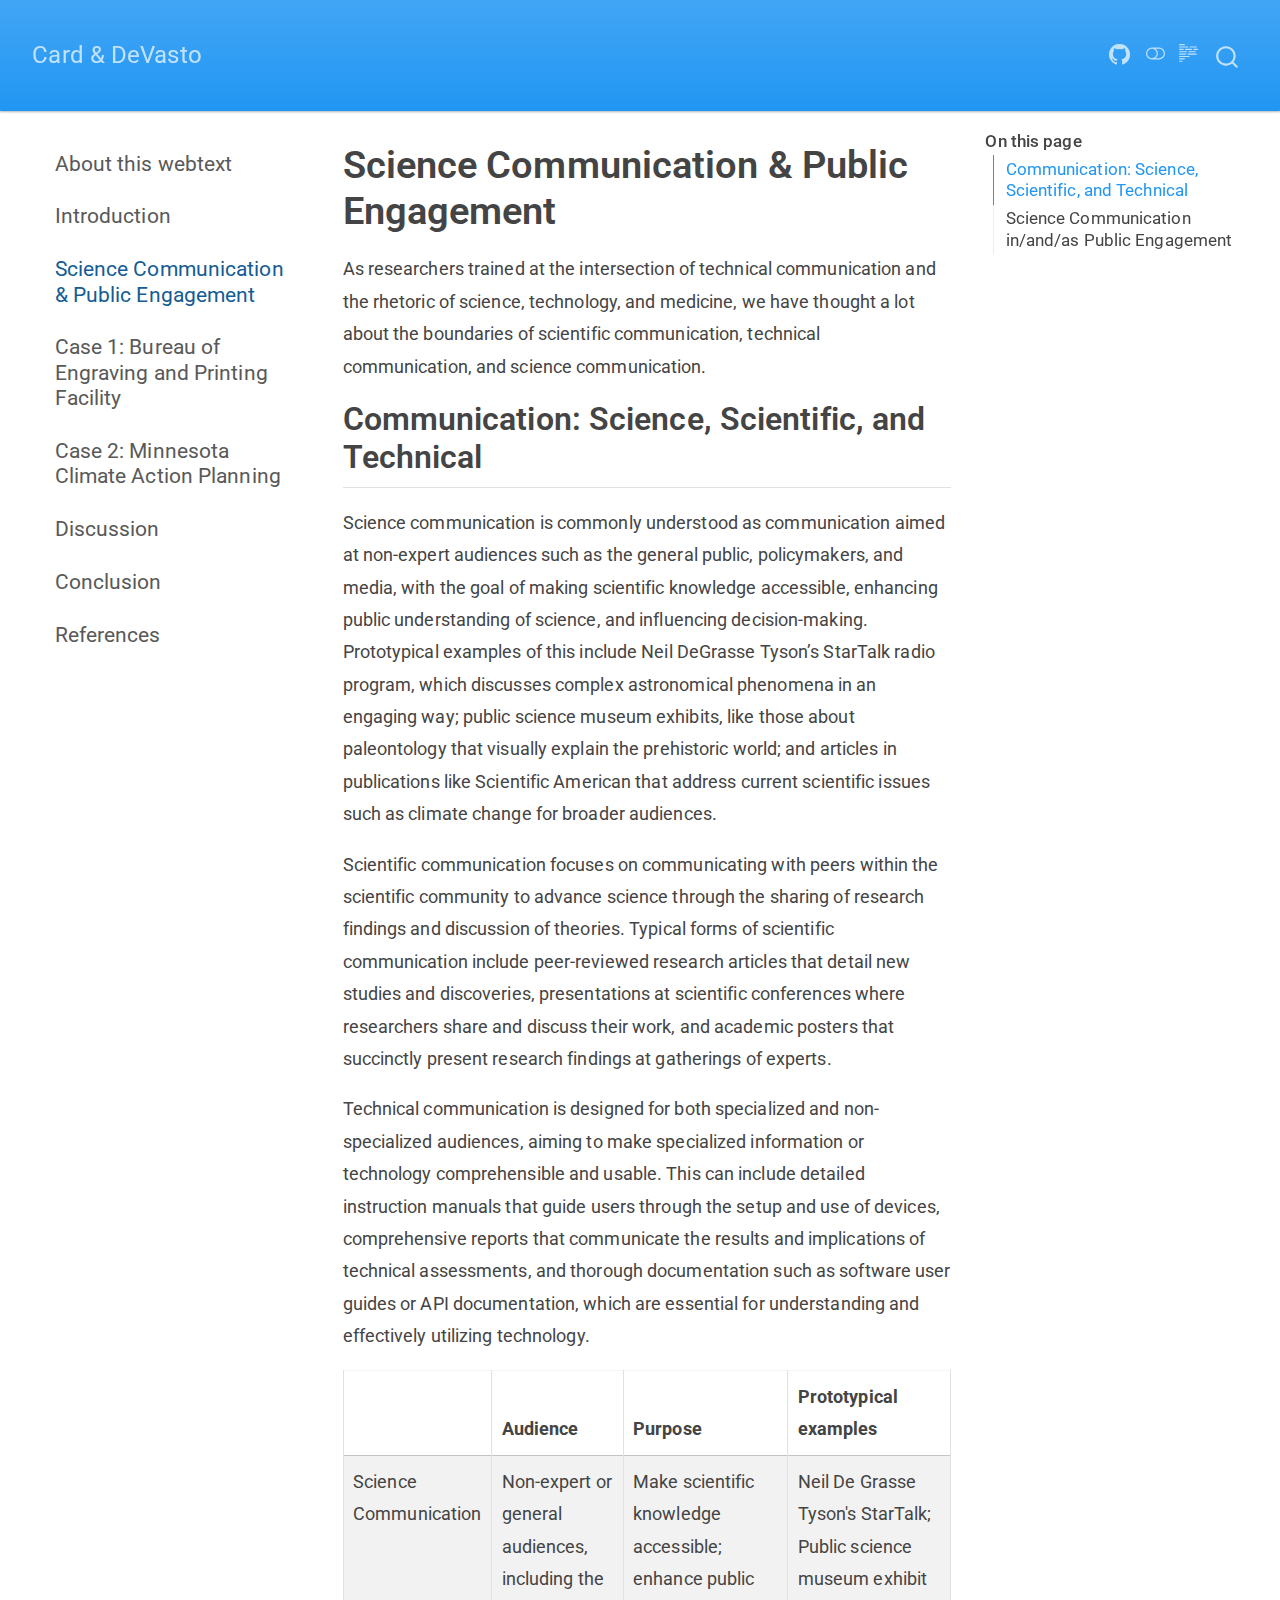
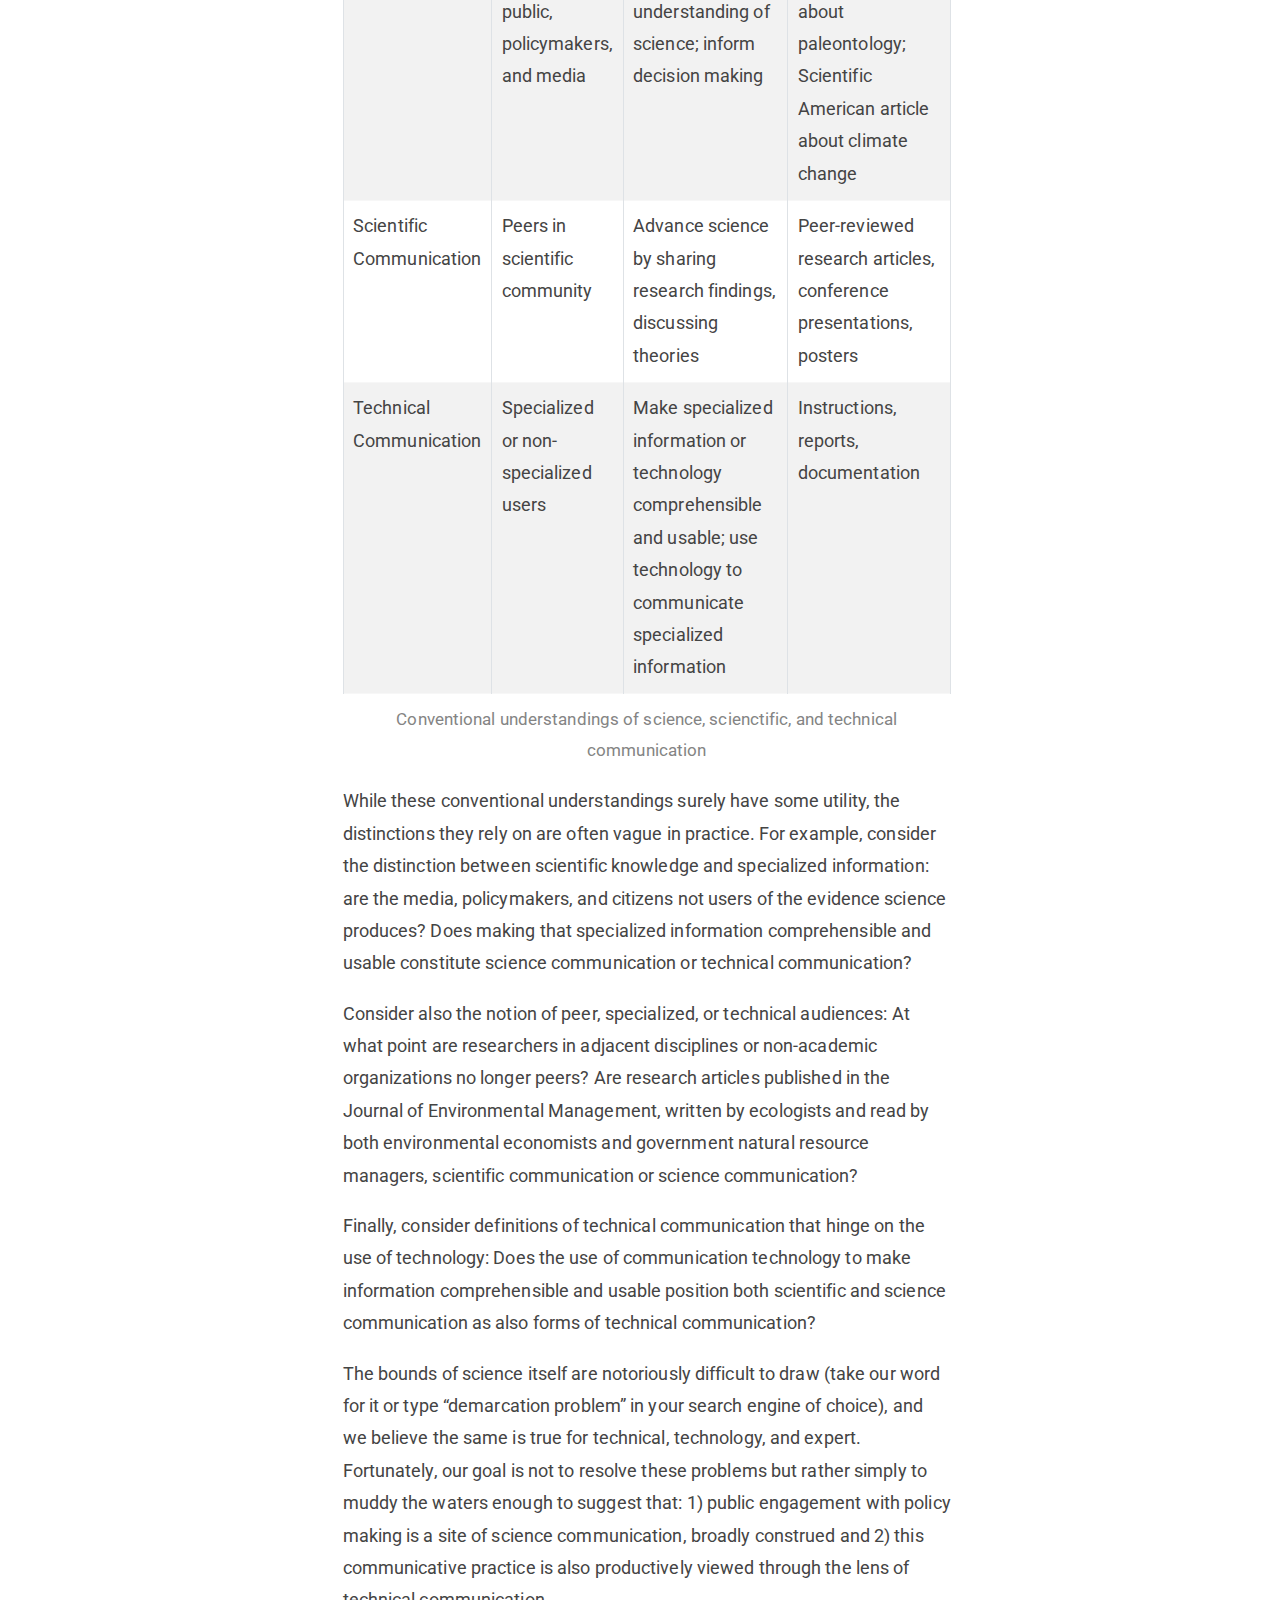
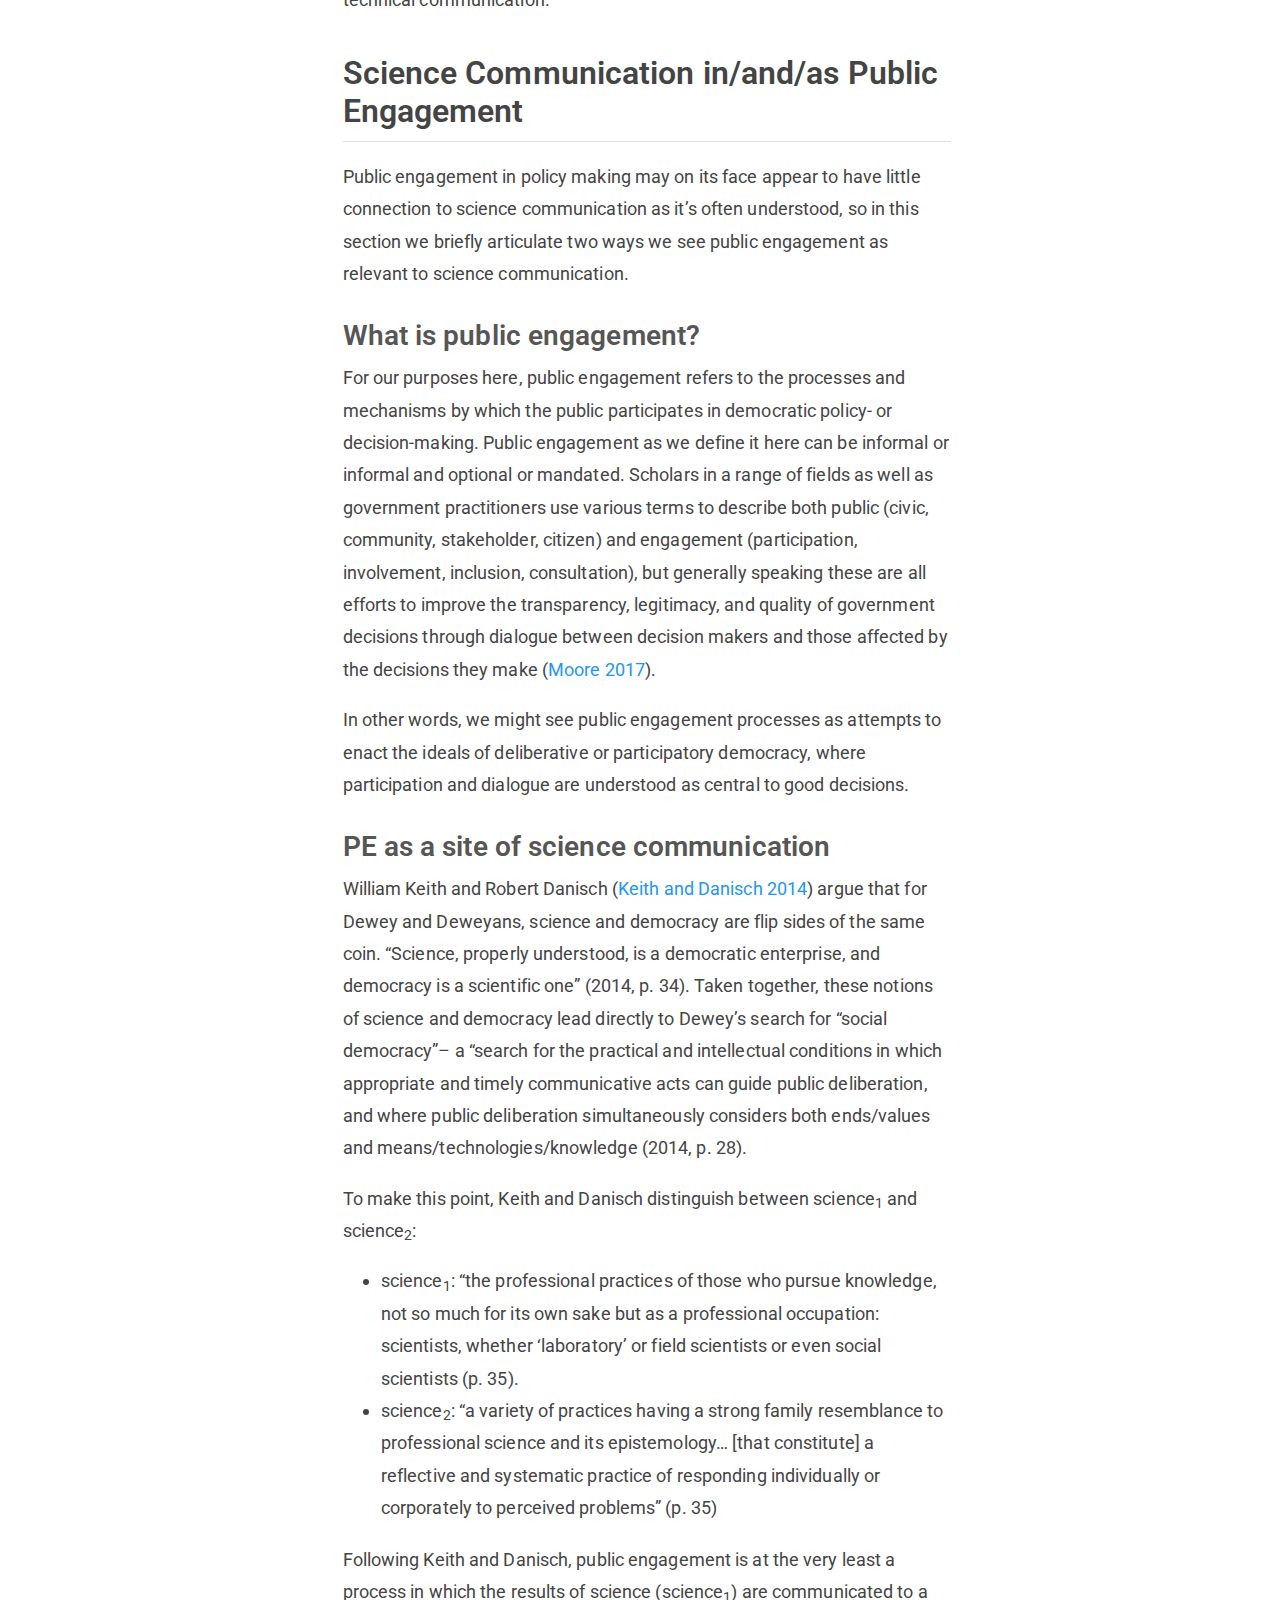
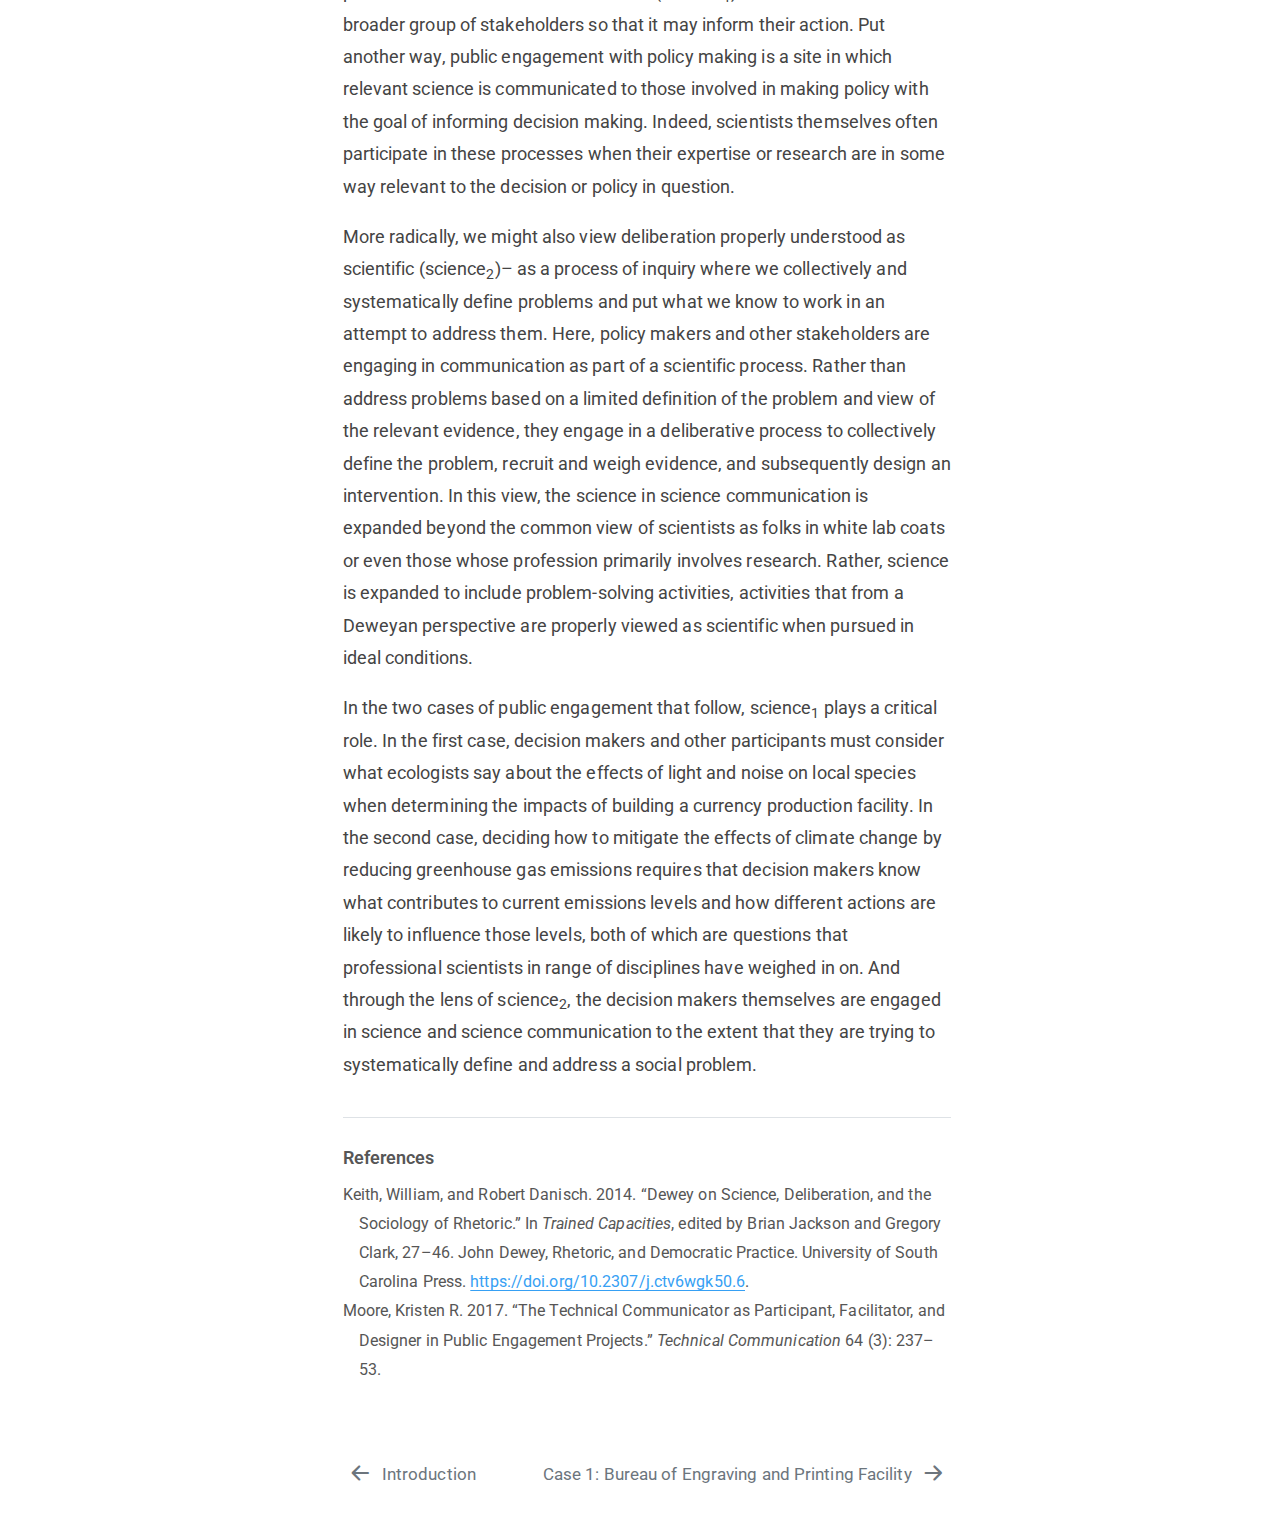
==== docs/article/a02_background.html @ 02004da0 "added docs" ====
<!DOCTYPE html>
<html xmlns="http://www.w3.org/1999/xhtml" lang="en" xml:lang="en"><head>

<meta charset="utf-8">
<meta name="generator" content="quarto-1.4.553">

<meta name="viewport" content="width=device-width, initial-scale=1.0, user-scalable=yes">


<title>Card &amp; DeVasto - Science Communication &amp; Public Engagement</title>
<style>
code{white-space: pre-wrap;}
span.smallcaps{font-variant: small-caps;}
div.columns{display: flex; gap: min(4vw, 1.5em);}
div.column{flex: auto; overflow-x: auto;}
div.hanging-indent{margin-left: 1.5em; text-indent: -1.5em;}
ul.task-list{list-style: none;}
ul.task-list li input[type="checkbox"] {
  width: 0.8em;
  margin: 0 0.8em 0.2em -1em; /* quarto-specific, see https://github.com/quarto-dev/quarto-cli/issues/4556 */ 
  vertical-align: middle;
}
/* CSS for citations */
div.csl-bib-body { }
div.csl-entry {
  clear: both;
  margin-bottom: 0em;
}
.hanging-indent div.csl-entry {
  margin-left:2em;
  text-indent:-2em;
}
div.csl-left-margin {
  min-width:2em;
  float:left;
}
div.csl-right-inline {
  margin-left:2em;
  padding-left:1em;
}
div.csl-indent {
  margin-left: 2em;
}</style>


<script src="../site_libs/quarto-nav/quarto-nav.js"></script>
<script src="../site_libs/clipboard/clipboard.min.js"></script>
<script src="../site_libs/quarto-search/autocomplete.umd.js"></script>
<script src="../site_libs/quarto-search/fuse.min.js"></script>
<script src="../site_libs/quarto-search/quarto-search.js"></script>
<meta name="quarto:offset" content="../">
<link href="../article/a04_case1.html" rel="next">
<link href="../article/a01_intro.html" rel="prev">
<script src="../site_libs/quarto-html/quarto.js"></script>
<script src="../site_libs/quarto-html/popper.min.js"></script>
<script src="../site_libs/quarto-html/tippy.umd.min.js"></script>
<script src="../site_libs/quarto-html/anchor.min.js"></script>
<link href="../site_libs/quarto-html/tippy.css" rel="stylesheet">
<link href="../site_libs/quarto-html/quarto-syntax-highlighting.css" rel="stylesheet" class="quarto-color-scheme" id="quarto-text-highlighting-styles">
<link href="../site_libs/quarto-html/quarto-syntax-highlighting-dark.css" rel="prefetch" class="quarto-color-scheme quarto-color-alternate" id="quarto-text-highlighting-styles">
<script src="../site_libs/bootstrap/bootstrap.min.js"></script>
<link href="../site_libs/bootstrap/bootstrap-icons.css" rel="stylesheet">
<link href="../site_libs/bootstrap/bootstrap.min.css" rel="stylesheet" class="quarto-color-scheme" id="quarto-bootstrap" data-mode="light">
<link href="../site_libs/bootstrap/bootstrap-dark.min.css" rel="prefetch" class="quarto-color-scheme quarto-color-alternate" id="quarto-bootstrap" data-mode="dark">
<script id="quarto-search-options" type="application/json">{
  "location": "navbar",
  "copy-button": false,
  "collapse-after": 3,
  "panel-placement": "end",
  "type": "overlay",
  "limit": 50,
  "keyboard-shortcut": [
    "f",
    "/",
    "s"
  ],
  "show-item-context": false,
  "language": {
    "search-no-results-text": "No results",
    "search-matching-documents-text": "matching documents",
    "search-copy-link-title": "Copy link to search",
    "search-hide-matches-text": "Hide additional matches",
    "search-more-match-text": "more match in this document",
    "search-more-matches-text": "more matches in this document",
    "search-clear-button-title": "Clear",
    "search-text-placeholder": "",
    "search-detached-cancel-button-title": "Cancel",
    "search-submit-button-title": "Submit",
    "search-label": "Search"
  }
}</script>


<link rel="stylesheet" href="../custom.css">
</head>

<body class="nav-sidebar floating nav-fixed">

<div id="quarto-search-results"></div>
  <header id="quarto-header" class="headroom fixed-top">
    <nav class="navbar navbar-expand-lg " data-bs-theme="dark">
      <div class="navbar-container container-fluid">
      <div class="navbar-brand-container mx-auto">
    <a class="navbar-brand" href="../index.html">
    <span class="navbar-title">Card &amp; DeVasto</span>
    </a>
  </div>
            <div id="quarto-search" class="" title="Search"></div>
          <button class="navbar-toggler" type="button" data-bs-toggle="collapse" data-bs-target="#navbarCollapse" aria-controls="navbarCollapse" aria-expanded="false" aria-label="Toggle navigation" onclick="if (window.quartoToggleHeadroom) { window.quartoToggleHeadroom(); }">
  <span class="navbar-toggler-icon"></span>
</button>
          <div class="collapse navbar-collapse" id="navbarCollapse">
            <ul class="navbar-nav navbar-nav-scroll ms-auto">
  <li class="nav-item compact">
    <a class="nav-link" href="https://danieljcard1.github.io/card-devasto_kairos-submission/"> <i class="bi bi-github" role="img" aria-label="Github">
</i> 
<span class="menu-text"></span></a>
  </li>  
</ul>
          </div> <!-- /navcollapse -->
          <div class="quarto-navbar-tools">
  <a href="" class="quarto-color-scheme-toggle quarto-navigation-tool  px-1" onclick="window.quartoToggleColorScheme(); return false;" title="Toggle dark mode"><i class="bi"></i></a>
  <a href="" class="quarto-reader-toggle quarto-navigation-tool px-1" onclick="window.quartoToggleReader(); return false;" title="Toggle reader mode">
  <div class="quarto-reader-toggle-btn">
  <i class="bi"></i>
  </div>
</a>
</div>
      </div> <!-- /container-fluid -->
    </nav>
  <nav class="quarto-secondary-nav">
    <div class="container-fluid d-flex">
      <button type="button" class="quarto-btn-toggle btn" data-bs-toggle="collapse" data-bs-target=".quarto-sidebar-collapse-item" aria-controls="quarto-sidebar" aria-expanded="false" aria-label="Toggle sidebar navigation" onclick="if (window.quartoToggleHeadroom) { window.quartoToggleHeadroom(); }">
        <i class="bi bi-layout-text-sidebar-reverse"></i>
      </button>
        <nav class="quarto-page-breadcrumbs" aria-label="breadcrumb"><ol class="breadcrumb"><li class="breadcrumb-item"><a href="../article/a02_background.html">Science Communication &amp; Public Engagement</a></li></ol></nav>
        <a class="flex-grow-1" role="button" data-bs-toggle="collapse" data-bs-target=".quarto-sidebar-collapse-item" aria-controls="quarto-sidebar" aria-expanded="false" aria-label="Toggle sidebar navigation" onclick="if (window.quartoToggleHeadroom) { window.quartoToggleHeadroom(); }">      
        </a>
    </div>
  </nav>
</header>
<!-- content -->
<div id="quarto-content" class="quarto-container page-columns page-rows-contents page-layout-article page-navbar">
<!-- sidebar -->
  <nav id="quarto-sidebar" class="sidebar collapse collapse-horizontal quarto-sidebar-collapse-item sidebar-navigation floating overflow-auto">
    <div class="sidebar-menu-container"> 
    <ul class="list-unstyled mt-1">
        <li class="sidebar-item">
  <div class="sidebar-item-container"> 
  <a href="../index.html" class="sidebar-item-text sidebar-link">
 <span class="menu-text">About this webtext</span></a>
  </div>
</li>
        <li class="sidebar-item">
  <div class="sidebar-item-container"> 
  <a href="../article/a01_intro.html" class="sidebar-item-text sidebar-link">
 <span class="menu-text">Introduction</span></a>
  </div>
</li>
        <li class="sidebar-item">
  <div class="sidebar-item-container"> 
  <a href="../article/a02_background.html" class="sidebar-item-text sidebar-link active">
 <span class="menu-text">Science Communication &amp; Public Engagement</span></a>
  </div>
</li>
        <li class="sidebar-item">
  <div class="sidebar-item-container"> 
  <a href="../article/a04_case1.html" class="sidebar-item-text sidebar-link">
 <span class="menu-text">Case 1: Bureau of Engraving and Printing Facility</span></a>
  </div>
</li>
        <li class="sidebar-item">
  <div class="sidebar-item-container"> 
  <a href="../article/a05_case2.html" class="sidebar-item-text sidebar-link">
 <span class="menu-text">Case 2: Minnesota Climate Action Planning</span></a>
  </div>
</li>
        <li class="sidebar-item">
  <div class="sidebar-item-container"> 
  <a href="../article/a06_discussion.html" class="sidebar-item-text sidebar-link">
 <span class="menu-text">Discussion</span></a>
  </div>
</li>
        <li class="sidebar-item">
  <div class="sidebar-item-container"> 
  <a href="../article/a07_conclusion.html" class="sidebar-item-text sidebar-link">
 <span class="menu-text">Conclusion</span></a>
  </div>
</li>
        <li class="sidebar-item">
  <div class="sidebar-item-container"> 
  <a href="../article/a08_references.html" class="sidebar-item-text sidebar-link">
 <span class="menu-text">References</span></a>
  </div>
</li>
    </ul>
    </div>
</nav>
<div id="quarto-sidebar-glass" class="quarto-sidebar-collapse-item" data-bs-toggle="collapse" data-bs-target=".quarto-sidebar-collapse-item"></div>
<!-- margin-sidebar -->
    <div id="quarto-margin-sidebar" class="sidebar margin-sidebar">
        <nav id="TOC" role="doc-toc" class="toc-active">
    <h2 id="toc-title">On this page</h2>
   
  <ul>
  <li><a href="#communication-science-scientific-and-technical" id="toc-communication-science-scientific-and-technical" class="nav-link active" data-scroll-target="#communication-science-scientific-and-technical">Communication: Science, Scientific, and Technical</a></li>
  <li><a href="#science-communication-inandas-public-engagement" id="toc-science-communication-inandas-public-engagement" class="nav-link" data-scroll-target="#science-communication-inandas-public-engagement">Science Communication in/and/as Public Engagement</a>
  <ul class="collapse">
  <li><a href="#what-is-public-engagement" id="toc-what-is-public-engagement" class="nav-link" data-scroll-target="#what-is-public-engagement">What is public engagement?</a></li>
  <li><a href="#pe-as-a-site-of-science-communication" id="toc-pe-as-a-site-of-science-communication" class="nav-link" data-scroll-target="#pe-as-a-site-of-science-communication">PE as a site of science communication</a></li>
  </ul></li>
  </ul>
</nav>
    </div>
<!-- main -->
<main class="content" id="quarto-document-content">

<header id="title-block-header" class="quarto-title-block default">
<div class="quarto-title">
<h1 class="title">Science Communication &amp; Public Engagement</h1>
</div>



<div class="quarto-title-meta">

    
  
    
  </div>
  


</header>


<p>As researchers trained at the intersection of technical communication and the rhetoric of science, technology, and medicine, we have thought a lot about the boundaries of scientific communication, technical communication, and science communication.</p>
<section id="communication-science-scientific-and-technical" class="level2">
<h2 class="anchored" data-anchor-id="communication-science-scientific-and-technical">Communication: Science, Scientific, and Technical</h2>
<p>Science communication is commonly understood as communication aimed at non-expert audiences such as the general public, policymakers, and media, with the goal of making scientific knowledge accessible, enhancing public understanding of science, and influencing decision-making. Prototypical examples of this include Neil DeGrasse Tyson’s StarTalk radio program, which discusses complex astronomical phenomena in an engaging way; public science museum exhibits, like those about paleontology that visually explain the prehistoric world; and articles in publications like Scientific American that address current scientific issues such as climate change for broader audiences.</p>
<p>Scientific communication focuses on communicating with peers within the scientific community to advance science through the sharing of research findings and discussion of theories. Typical forms of scientific communication include peer-reviewed research articles that detail new studies and discoveries, presentations at scientific conferences where researchers share and discuss their work, and academic posters that succinctly present research findings at gatherings of experts.</p>
<p>Technical communication is designed for both specialized and non-specialized audiences, aiming to make specialized information or technology comprehensible and usable. This can include detailed instruction manuals that guide users through the setup and use of devices, comprehensive reports that communicate the results and implications of technical assessments, and thorough documentation such as software user guides or API documentation, which are essential for understanding and effectively utilizing technology.</p>
<table class="table-striped table-hover table-bordered table">
<caption>Conventional understandings of science, scienctific, and technical communication</caption>
<colgroup>
<col style="width: 7%">
<col style="width: 21%">
<col style="width: 34%">
<col style="width: 36%">
</colgroup>
<thead>
<tr class="header">
<th></th>
<th>Audience</th>
<th>Purpose</th>
<th>Prototypical examples</th>
</tr>
</thead>
<tbody>
<tr class="odd">
<td>Science Communication</td>
<td>Non-expert or general audiences, including the public, policymakers, and media</td>
<td>Make scientific knowledge accessible; enhance public understanding of science; inform decision making</td>
<td>Neil De Grasse Tyson's StarTalk; Public science museum exhibit about paleontology; Scientific American article about climate change</td>
</tr>
<tr class="even">
<td>Scientific Communication</td>
<td>Peers in scientific community</td>
<td>Advance science by sharing research findings, discussing theories</td>
<td>Peer-reviewed research articles, conference presentations, posters</td>
</tr>
<tr class="odd">
<td>Technical Communication</td>
<td>Specialized or non-specialized users</td>
<td>Make specialized information or technology comprehensible and usable; use technology to communicate specialized information</td>
<td>Instructions, reports, documentation</td>
</tr>
</tbody>
</table>
<p>While these conventional understandings surely have some utility, the distinctions they rely on are often vague in practice. For example, consider the distinction between scientific knowledge and specialized information: are the media, policymakers, and citizens not users of the evidence science produces? Does making that specialized information comprehensible and usable constitute science communication or technical communication?</p>
<p>Consider also the notion of peer, specialized, or technical audiences: At what point are researchers in adjacent disciplines or non-academic organizations no longer peers? Are research articles published in the Journal of Environmental Management, written by ecologists and read by both environmental economists and government natural resource managers, scientific communication or science communication?</p>
<p>Finally, consider definitions of technical communication that hinge on the use of technology: Does the use of communication technology to make information comprehensible and usable position both scientific and science communication as also forms of technical communication?</p>
<p>The bounds of science itself are notoriously difficult to draw (take our word for it or type “demarcation problem” in your search engine of choice), and we believe the same is true for technical, technology, and expert. Fortunately, our goal is not to resolve these problems but rather simply to muddy the waters enough to suggest that: 1) public engagement with policy making is a site of science communication, broadly construed and 2) this communicative practice is also productively viewed through the lens of technical communication.</p>
</section>
<section id="science-communication-inandas-public-engagement" class="level2">
<h2 class="anchored" data-anchor-id="science-communication-inandas-public-engagement">Science Communication in/and/as Public Engagement</h2>
<p>Public engagement in policy making may on its face appear to have little connection to science communication as it’s often understood, so in this section we briefly articulate two ways we see public engagement as relevant to science communication.</p>
<section id="what-is-public-engagement" class="level3">
<h3 class="anchored" data-anchor-id="what-is-public-engagement">What is public engagement?</h3>
<p>For our purposes here, public engagement refers to the processes and mechanisms by which the public participates in democratic policy- or decision-making. Public engagement as we define it here can be informal or informal and optional or mandated. Scholars in a range of fields as well as government practitioners use various terms to describe both public (civic, community, stakeholder, citizen) and engagement (participation, involvement, inclusion, consultation), but generally speaking these are all efforts to improve the transparency, legitimacy, and quality of government decisions through dialogue between decision makers and those affected by the decisions they make <span class="citation" data-cites="moore2017">(<a href="#ref-moore2017" role="doc-biblioref">Moore 2017</a>)</span>.</p>
<p>In other words, we might see public engagement processes as attempts to enact the ideals of deliberative or participatory democracy, where participation and dialogue are understood as central to good decisions.</p>
</section>
<section id="pe-as-a-site-of-science-communication" class="level3">
<h3 class="anchored" data-anchor-id="pe-as-a-site-of-science-communication">PE as a site of science communication</h3>
<p>William Keith and Robert Danisch <span class="citation" data-cites="keith2014">(<a href="#ref-keith2014" role="doc-biblioref">Keith and Danisch 2014</a>)</span> argue that for Dewey and Deweyans, science and democracy are flip sides of the same coin. “Science, properly understood, is a democratic enterprise, and democracy is a scientific one” (2014, p.&nbsp;34). Taken together, these notions of science and democracy lead directly to Dewey’s search for “social democracy”– a “search for the practical and intellectual conditions in which appropriate and timely communicative acts can guide public deliberation, and where public deliberation simultaneously considers both ends/values and means/technologies/knowledge (2014, p.&nbsp;28).</p>
<p>To make this point, Keith and Danisch distinguish between science<sub>1</sub> and science<sub>2</sub>:</p>
<ul>
<li>science<sub>1</sub>: “the professional practices of those who pursue knowledge, not so much for its own sake but as a professional occupation: scientists, whether ‘laboratory’ or field scientists or even social scientists (p.&nbsp;35).</li>
<li>science<sub>2</sub>: “a variety of practices having a strong family resemblance to professional science and its epistemology… [that constitute] a reflective and systematic practice of responding individually or corporately to perceived problems” (p.&nbsp;35)</li>
</ul>
<p>Following Keith and Danisch, public engagement is at the very least a process in which the results of science (science<sub>1</sub>) are communicated to a broader group of stakeholders so that it may inform their action. Put another way, public engagement with policy making is a site in which relevant science is communicated to those involved in making policy with the goal of informing decision making. Indeed, scientists themselves often participate in these processes when their expertise or research are in some way relevant to the decision or policy in question.</p>
<p>More radically, we might also view deliberation properly understood as scientific (science<sub>2</sub>)– as a process of inquiry where we collectively and systematically define problems and put what we know to work in an attempt to address them. Here, policy makers and other stakeholders are engaging in communication as part of a scientific process. Rather than address problems based on a limited definition of the problem and view of the relevant evidence, they engage in a deliberative process to collectively define the problem, recruit and weigh evidence, and subsequently design an intervention. In this view, the science in science communication is expanded beyond the common view of scientists as folks in white lab coats or even those whose profession primarily involves research. Rather, science is expanded to include problem-solving activities, activities that from a Deweyan perspective are properly viewed as scientific when pursued in ideal conditions.</p>
<p>In the two cases of public engagement that follow, science<sub>1</sub> plays a critical role. In the first case, decision makers and other participants must consider what ecologists say about the effects of light and noise on local species when determining the impacts of building a currency production facility. In the second case, deciding how to mitigate the effects of climate change by reducing greenhouse gas emissions requires that decision makers know what contributes to current emissions levels and how different actions are likely to influence those levels, both of which are questions that professional scientists in range of disciplines have weighed in on. And through the lens of science<sub>2</sub>, the decision makers themselves are engaged in science and science communication to the extent that they are trying to systematically define and address a social problem.</p>



</section>
</section>

<div id="quarto-appendix" class="default"><section class="quarto-appendix-contents" role="doc-bibliography" id="quarto-bibliography"><h2 class="anchored quarto-appendix-heading">References</h2><div id="refs" class="references csl-bib-body hanging-indent" data-entry-spacing="0" role="list">
<div id="ref-keith2014" class="csl-entry" role="listitem">
Keith, William, and Robert Danisch. 2014. <span>“Dewey on <span>Science</span>, <span>Deliberation</span>, and the <span>Sociology</span> of <span>Rhetoric</span>.”</span> In <em>Trained <span>Capacities</span></em>, edited by Brian Jackson and Gregory Clark, 27–46. John <span>Dewey</span>, <span>Rhetoric</span>, and <span>Democratic Practice</span>. University of South Carolina Press. <a href="https://doi.org/10.2307/j.ctv6wgk50.6">https://doi.org/10.2307/j.ctv6wgk50.6</a>.
</div>
<div id="ref-moore2017" class="csl-entry" role="listitem">
Moore, Kristen R. 2017. <span>“The <span>Technical Communicator</span> as <span>Participant</span>, <span>Facilitator</span>, and <span>Designer</span> in <span>Public Engagement Projects</span>.”</span> <em>Technical Communication</em> 64 (3): 237–53.
</div>
</div></section></div></main> <!-- /main -->
<script id="quarto-html-after-body" type="application/javascript">
window.document.addEventListener("DOMContentLoaded", function (event) {
  const toggleBodyColorMode = (bsSheetEl) => {
    const mode = bsSheetEl.getAttribute("data-mode");
    const bodyEl = window.document.querySelector("body");
    if (mode === "dark") {
      bodyEl.classList.add("quarto-dark");
      bodyEl.classList.remove("quarto-light");
    } else {
      bodyEl.classList.add("quarto-light");
      bodyEl.classList.remove("quarto-dark");
    }
  }
  const toggleBodyColorPrimary = () => {
    const bsSheetEl = window.document.querySelector("link#quarto-bootstrap");
    if (bsSheetEl) {
      toggleBodyColorMode(bsSheetEl);
    }
  }
  toggleBodyColorPrimary();  
  const disableStylesheet = (stylesheets) => {
    for (let i=0; i < stylesheets.length; i++) {
      const stylesheet = stylesheets[i];
      stylesheet.rel = 'prefetch';
    }
  }
  const enableStylesheet = (stylesheets) => {
    for (let i=0; i < stylesheets.length; i++) {
      const stylesheet = stylesheets[i];
      stylesheet.rel = 'stylesheet';
    }
  }
  const manageTransitions = (selector, allowTransitions) => {
    const els = window.document.querySelectorAll(selector);
    for (let i=0; i < els.length; i++) {
      const el = els[i];
      if (allowTransitions) {
        el.classList.remove('notransition');
      } else {
        el.classList.add('notransition');
      }
    }
  }
  const toggleGiscusIfUsed = (isAlternate, darkModeDefault) => {
    const baseTheme = document.querySelector('#giscus-base-theme')?.value ?? 'light';
    const alternateTheme = document.querySelector('#giscus-alt-theme')?.value ?? 'dark';
    let newTheme = '';
    if(darkModeDefault) {
      newTheme = isAlternate ? baseTheme : alternateTheme;
    } else {
      newTheme = isAlternate ? alternateTheme : baseTheme;
    }
    const changeGiscusTheme = () => {
      // From: https://github.com/giscus/giscus/issues/336
      const sendMessage = (message) => {
        const iframe = document.querySelector('iframe.giscus-frame');
        if (!iframe) return;
        iframe.contentWindow.postMessage({ giscus: message }, 'https://giscus.app');
      }
      sendMessage({
        setConfig: {
          theme: newTheme
        }
      });
    }
    const isGiscussLoaded = window.document.querySelector('iframe.giscus-frame') !== null;
    if (isGiscussLoaded) {
      changeGiscusTheme();
    }
  }
  const toggleColorMode = (alternate) => {
    // Switch the stylesheets
    const alternateStylesheets = window.document.querySelectorAll('link.quarto-color-scheme.quarto-color-alternate');
    manageTransitions('#quarto-margin-sidebar .nav-link', false);
    if (alternate) {
      enableStylesheet(alternateStylesheets);
      for (const sheetNode of alternateStylesheets) {
        if (sheetNode.id === "quarto-bootstrap") {
          toggleBodyColorMode(sheetNode);
        }
      }
    } else {
      disableStylesheet(alternateStylesheets);
      toggleBodyColorPrimary();
    }
    manageTransitions('#quarto-margin-sidebar .nav-link', true);
    // Switch the toggles
    const toggles = window.document.querySelectorAll('.quarto-color-scheme-toggle');
    for (let i=0; i < toggles.length; i++) {
      const toggle = toggles[i];
      if (toggle) {
        if (alternate) {
          toggle.classList.add("alternate");     
        } else {
          toggle.classList.remove("alternate");
        }
      }
    }
    // Hack to workaround the fact that safari doesn't
    // properly recolor the scrollbar when toggling (#1455)
    if (navigator.userAgent.indexOf('Safari') > 0 && navigator.userAgent.indexOf('Chrome') == -1) {
      manageTransitions("body", false);
      window.scrollTo(0, 1);
      setTimeout(() => {
        window.scrollTo(0, 0);
        manageTransitions("body", true);
      }, 40);  
    }
  }
  const isFileUrl = () => { 
    return window.location.protocol === 'file:';
  }
  const hasAlternateSentinel = () => {  
    let styleSentinel = getColorSchemeSentinel();
    if (styleSentinel !== null) {
      return styleSentinel === "alternate";
    } else {
      return false;
    }
  }
  const setStyleSentinel = (alternate) => {
    const value = alternate ? "alternate" : "default";
    if (!isFileUrl()) {
      window.localStorage.setItem("quarto-color-scheme", value);
    } else {
      localAlternateSentinel = value;
    }
  }
  const getColorSchemeSentinel = () => {
    if (!isFileUrl()) {
      const storageValue = window.localStorage.getItem("quarto-color-scheme");
      return storageValue != null ? storageValue : localAlternateSentinel;
    } else {
      return localAlternateSentinel;
    }
  }
  const darkModeDefault = false;
  let localAlternateSentinel = darkModeDefault ? 'alternate' : 'default';
  // Dark / light mode switch
  window.quartoToggleColorScheme = () => {
    // Read the current dark / light value 
    let toAlternate = !hasAlternateSentinel();
    toggleColorMode(toAlternate);
    setStyleSentinel(toAlternate);
    toggleGiscusIfUsed(toAlternate, darkModeDefault);
  };
  // Ensure there is a toggle, if there isn't float one in the top right
  if (window.document.querySelector('.quarto-color-scheme-toggle') === null) {
    const a = window.document.createElement('a');
    a.classList.add('top-right');
    a.classList.add('quarto-color-scheme-toggle');
    a.href = "";
    a.onclick = function() { try { window.quartoToggleColorScheme(); } catch {} return false; };
    const i = window.document.createElement("i");
    i.classList.add('bi');
    a.appendChild(i);
    window.document.body.appendChild(a);
  }
  // Switch to dark mode if need be
  if (hasAlternateSentinel()) {
    toggleColorMode(true);
  } else {
    toggleColorMode(false);
  }
  const icon = "";
  const anchorJS = new window.AnchorJS();
  anchorJS.options = {
    placement: 'right',
    icon: icon
  };
  anchorJS.add('.anchored');
  const isCodeAnnotation = (el) => {
    for (const clz of el.classList) {
      if (clz.startsWith('code-annotation-')) {                     
        return true;
      }
    }
    return false;
  }
  const clipboard = new window.ClipboardJS('.code-copy-button', {
    text: function(trigger) {
      const codeEl = trigger.previousElementSibling.cloneNode(true);
      for (const childEl of codeEl.children) {
        if (isCodeAnnotation(childEl)) {
          childEl.remove();
        }
      }
      return codeEl.innerText;
    }
  });
  clipboard.on('success', function(e) {
    // button target
    const button = e.trigger;
    // don't keep focus
    button.blur();
    // flash "checked"
    button.classList.add('code-copy-button-checked');
    var currentTitle = button.getAttribute("title");
    button.setAttribute("title", "Copied!");
    let tooltip;
    if (window.bootstrap) {
      button.setAttribute("data-bs-toggle", "tooltip");
      button.setAttribute("data-bs-placement", "left");
      button.setAttribute("data-bs-title", "Copied!");
      tooltip = new bootstrap.Tooltip(button, 
        { trigger: "manual", 
          customClass: "code-copy-button-tooltip",
          offset: [0, -8]});
      tooltip.show();    
    }
    setTimeout(function() {
      if (tooltip) {
        tooltip.hide();
        button.removeAttribute("data-bs-title");
        button.removeAttribute("data-bs-toggle");
        button.removeAttribute("data-bs-placement");
      }
      button.setAttribute("title", currentTitle);
      button.classList.remove('code-copy-button-checked');
    }, 1000);
    // clear code selection
    e.clearSelection();
  });
    var localhostRegex = new RegExp(/^(?:http|https):\/\/localhost\:?[0-9]*\//);
    var mailtoRegex = new RegExp(/^mailto:/);
      var filterRegex = new RegExp('/' + window.location.host + '/');
    var isInternal = (href) => {
        return filterRegex.test(href) || localhostRegex.test(href) || mailtoRegex.test(href);
    }
    // Inspect non-navigation links and adorn them if external
 	var links = window.document.querySelectorAll('a[href]:not(.nav-link):not(.navbar-brand):not(.toc-action):not(.sidebar-link):not(.sidebar-item-toggle):not(.pagination-link):not(.no-external):not([aria-hidden]):not(.dropdown-item):not(.quarto-navigation-tool)');
    for (var i=0; i<links.length; i++) {
      const link = links[i];
      if (!isInternal(link.href)) {
        // undo the damage that might have been done by quarto-nav.js in the case of
        // links that we want to consider external
        if (link.dataset.originalHref !== undefined) {
          link.href = link.dataset.originalHref;
        }
      }
    }
  function tippyHover(el, contentFn, onTriggerFn, onUntriggerFn) {
    const config = {
      allowHTML: true,
      maxWidth: 500,
      delay: 100,
      arrow: false,
      appendTo: function(el) {
          return el.parentElement;
      },
      interactive: true,
      interactiveBorder: 10,
      theme: 'quarto',
      placement: 'bottom-start',
    };
    if (contentFn) {
      config.content = contentFn;
    }
    if (onTriggerFn) {
      config.onTrigger = onTriggerFn;
    }
    if (onUntriggerFn) {
      config.onUntrigger = onUntriggerFn;
    }
    window.tippy(el, config); 
  }
  const noterefs = window.document.querySelectorAll('a[role="doc-noteref"]');
  for (var i=0; i<noterefs.length; i++) {
    const ref = noterefs[i];
    tippyHover(ref, function() {
      // use id or data attribute instead here
      let href = ref.getAttribute('data-footnote-href') || ref.getAttribute('href');
      try { href = new URL(href).hash; } catch {}
      const id = href.replace(/^#\/?/, "");
      const note = window.document.getElementById(id);
      if (note) {
        return note.innerHTML;
      } else {
        return "";
      }
    });
  }
  const xrefs = window.document.querySelectorAll('a.quarto-xref');
  const processXRef = (id, note) => {
    // Strip column container classes
    const stripColumnClz = (el) => {
      el.classList.remove("page-full", "page-columns");
      if (el.children) {
        for (const child of el.children) {
          stripColumnClz(child);
        }
      }
    }
    stripColumnClz(note)
    if (id === null || id.startsWith('sec-')) {
      // Special case sections, only their first couple elements
      const container = document.createElement("div");
      if (note.children && note.children.length > 2) {
        container.appendChild(note.children[0].cloneNode(true));
        for (let i = 1; i < note.children.length; i++) {
          const child = note.children[i];
          if (child.tagName === "P" && child.innerText === "") {
            continue;
          } else {
            container.appendChild(child.cloneNode(true));
            break;
          }
        }
        if (window.Quarto?.typesetMath) {
          window.Quarto.typesetMath(container);
        }
        return container.innerHTML
      } else {
        if (window.Quarto?.typesetMath) {
          window.Quarto.typesetMath(note);
        }
        return note.innerHTML;
      }
    } else {
      // Remove any anchor links if they are present
      const anchorLink = note.querySelector('a.anchorjs-link');
      if (anchorLink) {
        anchorLink.remove();
      }
      if (window.Quarto?.typesetMath) {
        window.Quarto.typesetMath(note);
      }
      // TODO in 1.5, we should make sure this works without a callout special case
      if (note.classList.contains("callout")) {
        return note.outerHTML;
      } else {
        return note.innerHTML;
      }
    }
  }
  for (var i=0; i<xrefs.length; i++) {
    const xref = xrefs[i];
    tippyHover(xref, undefined, function(instance) {
      instance.disable();
      let url = xref.getAttribute('href');
      let hash = undefined; 
      if (url.startsWith('#')) {
        hash = url;
      } else {
        try { hash = new URL(url).hash; } catch {}
      }
      if (hash) {
        const id = hash.replace(/^#\/?/, "");
        const note = window.document.getElementById(id);
        if (note !== null) {
          try {
            const html = processXRef(id, note.cloneNode(true));
            instance.setContent(html);
          } finally {
            instance.enable();
            instance.show();
          }
        } else {
          // See if we can fetch this
          fetch(url.split('#')[0])
          .then(res => res.text())
          .then(html => {
            const parser = new DOMParser();
            const htmlDoc = parser.parseFromString(html, "text/html");
            const note = htmlDoc.getElementById(id);
            if (note !== null) {
              const html = processXRef(id, note);
              instance.setContent(html);
            } 
          }).finally(() => {
            instance.enable();
            instance.show();
          });
        }
      } else {
        // See if we can fetch a full url (with no hash to target)
        // This is a special case and we should probably do some content thinning / targeting
        fetch(url)
        .then(res => res.text())
        .then(html => {
          const parser = new DOMParser();
          const htmlDoc = parser.parseFromString(html, "text/html");
          const note = htmlDoc.querySelector('main.content');
          if (note !== null) {
            // This should only happen for chapter cross references
            // (since there is no id in the URL)
            // remove the first header
            if (note.children.length > 0 && note.children[0].tagName === "HEADER") {
              note.children[0].remove();
            }
            const html = processXRef(null, note);
            instance.setContent(html);
          } 
        }).finally(() => {
          instance.enable();
          instance.show();
        });
      }
    }, function(instance) {
    });
  }
      let selectedAnnoteEl;
      const selectorForAnnotation = ( cell, annotation) => {
        let cellAttr = 'data-code-cell="' + cell + '"';
        let lineAttr = 'data-code-annotation="' +  annotation + '"';
        const selector = 'span[' + cellAttr + '][' + lineAttr + ']';
        return selector;
      }
      const selectCodeLines = (annoteEl) => {
        const doc = window.document;
        const targetCell = annoteEl.getAttribute("data-target-cell");
        const targetAnnotation = annoteEl.getAttribute("data-target-annotation");
        const annoteSpan = window.document.querySelector(selectorForAnnotation(targetCell, targetAnnotation));
        const lines = annoteSpan.getAttribute("data-code-lines").split(",");
        const lineIds = lines.map((line) => {
          return targetCell + "-" + line;
        })
        let top = null;
        let height = null;
        let parent = null;
        if (lineIds.length > 0) {
            //compute the position of the single el (top and bottom and make a div)
            const el = window.document.getElementById(lineIds[0]);
            top = el.offsetTop;
            height = el.offsetHeight;
            parent = el.parentElement.parentElement;
          if (lineIds.length > 1) {
            const lastEl = window.document.getElementById(lineIds[lineIds.length - 1]);
            const bottom = lastEl.offsetTop + lastEl.offsetHeight;
            height = bottom - top;
          }
          if (top !== null && height !== null && parent !== null) {
            // cook up a div (if necessary) and position it 
            let div = window.document.getElementById("code-annotation-line-highlight");
            if (div === null) {
              div = window.document.createElement("div");
              div.setAttribute("id", "code-annotation-line-highlight");
              div.style.position = 'absolute';
              parent.appendChild(div);
            }
            div.style.top = top - 2 + "px";
            div.style.height = height + 4 + "px";
            div.style.left = 0;
            let gutterDiv = window.document.getElementById("code-annotation-line-highlight-gutter");
            if (gutterDiv === null) {
              gutterDiv = window.document.createElement("div");
              gutterDiv.setAttribute("id", "code-annotation-line-highlight-gutter");
              gutterDiv.style.position = 'absolute';
              const codeCell = window.document.getElementById(targetCell);
              const gutter = codeCell.querySelector('.code-annotation-gutter');
              gutter.appendChild(gutterDiv);
            }
            gutterDiv.style.top = top - 2 + "px";
            gutterDiv.style.height = height + 4 + "px";
          }
          selectedAnnoteEl = annoteEl;
        }
      };
      const unselectCodeLines = () => {
        const elementsIds = ["code-annotation-line-highlight", "code-annotation-line-highlight-gutter"];
        elementsIds.forEach((elId) => {
          const div = window.document.getElementById(elId);
          if (div) {
            div.remove();
          }
        });
        selectedAnnoteEl = undefined;
      };
        // Handle positioning of the toggle
    window.addEventListener(
      "resize",
      throttle(() => {
        elRect = undefined;
        if (selectedAnnoteEl) {
          selectCodeLines(selectedAnnoteEl);
        }
      }, 10)
    );
    function throttle(fn, ms) {
    let throttle = false;
    let timer;
      return (...args) => {
        if(!throttle) { // first call gets through
            fn.apply(this, args);
            throttle = true;
        } else { // all the others get throttled
            if(timer) clearTimeout(timer); // cancel #2
            timer = setTimeout(() => {
              fn.apply(this, args);
              timer = throttle = false;
            }, ms);
        }
      };
    }
      // Attach click handler to the DT
      const annoteDls = window.document.querySelectorAll('dt[data-target-cell]');
      for (const annoteDlNode of annoteDls) {
        annoteDlNode.addEventListener('click', (event) => {
          const clickedEl = event.target;
          if (clickedEl !== selectedAnnoteEl) {
            unselectCodeLines();
            const activeEl = window.document.querySelector('dt[data-target-cell].code-annotation-active');
            if (activeEl) {
              activeEl.classList.remove('code-annotation-active');
            }
            selectCodeLines(clickedEl);
            clickedEl.classList.add('code-annotation-active');
          } else {
            // Unselect the line
            unselectCodeLines();
            clickedEl.classList.remove('code-annotation-active');
          }
        });
      }
  const findCites = (el) => {
    const parentEl = el.parentElement;
    if (parentEl) {
      const cites = parentEl.dataset.cites;
      if (cites) {
        return {
          el,
          cites: cites.split(' ')
        };
      } else {
        return findCites(el.parentElement)
      }
    } else {
      return undefined;
    }
  };
  var bibliorefs = window.document.querySelectorAll('a[role="doc-biblioref"]');
  for (var i=0; i<bibliorefs.length; i++) {
    const ref = bibliorefs[i];
    const citeInfo = findCites(ref);
    if (citeInfo) {
      tippyHover(citeInfo.el, function() {
        var popup = window.document.createElement('div');
        citeInfo.cites.forEach(function(cite) {
          var citeDiv = window.document.createElement('div');
          citeDiv.classList.add('hanging-indent');
          citeDiv.classList.add('csl-entry');
          var biblioDiv = window.document.getElementById('ref-' + cite);
          if (biblioDiv) {
            citeDiv.innerHTML = biblioDiv.innerHTML;
          }
          popup.appendChild(citeDiv);
        });
        return popup.innerHTML;
      });
    }
  }
});
</script>
<nav class="page-navigation">
  <div class="nav-page nav-page-previous">
      <a href="../article/a01_intro.html" class="pagination-link" aria-label="Introduction">
        <i class="bi bi-arrow-left-short"></i> <span class="nav-page-text">Introduction</span>
      </a>          
  </div>
  <div class="nav-page nav-page-next">
      <a href="../article/a04_case1.html" class="pagination-link" aria-label="Case 1: Bureau of Engraving and Printing Facility">
        <span class="nav-page-text">Case 1: Bureau of Engraving and Printing Facility</span> <i class="bi bi-arrow-right-short"></i>
      </a>
  </div>
</nav>
</div> <!-- /content -->




</body></html>
---- docs/site_libs/quarto-html/tippy.css ----
.tippy-box[data-animation=fade][data-state=hidden]{opacity:0}[data-tippy-root]{max-width:calc(100vw - 10px)}.tippy-box{position:relative;background-color:#333;color:#fff;border-radius:4px;font-size:14px;line-height:1.4;white-space:normal;outline:0;transition-property:transform,visibility,opacity}.tippy-box[data-placement^=top]>.tippy-arrow{bottom:0}.tippy-box[data-placement^=top]>.tippy-arrow:before{bottom:-7px;left:0;border-width:8px 8px 0;border-top-color:initial;transform-origin:center top}.tippy-box[data-placement^=bottom]>.tippy-arrow{top:0}.tippy-box[data-placement^=bottom]>.tippy-arrow:before{top:-7px;left:0;border-width:0 8px 8px;border-bottom-color:initial;transform-origin:center bottom}.tippy-box[data-placement^=left]>.tippy-arrow{right:0}.tippy-box[data-placement^=left]>.tippy-arrow:before{border-width:8px 0 8px 8px;border-left-color:initial;right:-7px;transform-origin:center left}.tippy-box[data-placement^=right]>.tippy-arrow{left:0}.tippy-box[data-placement^=right]>.tippy-arrow:before{left:-7px;border-width:8px 8px 8px 0;border-right-color:initial;transform-origin:center right}.tippy-box[data-inertia][data-state=visible]{transition-timing-function:cubic-bezier(.54,1.5,.38,1.11)}.tippy-arrow{width:16px;height:16px;color:#333}.tippy-arrow:before{content:"";position:absolute;border-color:transparent;border-style:solid}.tippy-content{position:relative;padding:5px 9px;z-index:1}
---- docs/site_libs/quarto-html/quarto-syntax-highlighting.css ----
/* quarto syntax highlight colors */
:root {
  --quarto-hl-ot-color: #003B4F;
  --quarto-hl-at-color: #657422;
  --quarto-hl-ss-color: #20794D;
  --quarto-hl-an-color: #5E5E5E;
  --quarto-hl-fu-color: #4758AB;
  --quarto-hl-st-color: #20794D;
  --quarto-hl-cf-color: #003B4F;
  --quarto-hl-op-color: #5E5E5E;
  --quarto-hl-er-color: #AD0000;
  --quarto-hl-bn-color: #AD0000;
  --quarto-hl-al-color: #AD0000;
  --quarto-hl-va-color: #111111;
  --quarto-hl-bu-color: inherit;
  --quarto-hl-ex-color: inherit;
  --quarto-hl-pp-color: #AD0000;
  --quarto-hl-in-color: #5E5E5E;
  --quarto-hl-vs-color: #20794D;
  --quarto-hl-wa-color: #5E5E5E;
  --quarto-hl-do-color: #5E5E5E;
  --quarto-hl-im-color: #00769E;
  --quarto-hl-ch-color: #20794D;
  --quarto-hl-dt-color: #AD0000;
  --quarto-hl-fl-color: #AD0000;
  --quarto-hl-co-color: #5E5E5E;
  --quarto-hl-cv-color: #5E5E5E;
  --quarto-hl-cn-color: #8f5902;
  --quarto-hl-sc-color: #5E5E5E;
  --quarto-hl-dv-color: #AD0000;
  --quarto-hl-kw-color: #003B4F;
}

/* other quarto variables */
:root {
  --quarto-font-monospace: SFMono-Regular, Menlo, Monaco, Consolas, "Liberation Mono", "Courier New", monospace;
}

pre > code.sourceCode > span {
  color: #003B4F;
}

code span {
  color: #003B4F;
}

code.sourceCode > span {
  color: #003B4F;
}

div.sourceCode,
div.sourceCode pre.sourceCode {
  color: #003B4F;
}

code span.ot {
  color: #003B4F;
  font-style: inherit;
}

code span.at {
  color: #657422;
  font-style: inherit;
}

code span.ss {
  color: #20794D;
  font-style: inherit;
}

code span.an {
  color: #5E5E5E;
  font-style: inherit;
}

code span.fu {
  color: #4758AB;
  font-style: inherit;
}

code span.st {
  color: #20794D;
  font-style: inherit;
}

code span.cf {
  color: #003B4F;
  font-style: inherit;
}

code span.op {
  color: #5E5E5E;
  font-style: inherit;
}

code span.er {
  color: #AD0000;
  font-style: inherit;
}

code span.bn {
  color: #AD0000;
  font-style: inherit;
}

code span.al {
  color: #AD0000;
  font-style: inherit;
}

code span.va {
  color: #111111;
  font-style: inherit;
}

code span.bu {
  font-style: inherit;
}

code span.ex {
  font-style: inherit;
}

code span.pp {
  color: #AD0000;
  font-style: inherit;
}

code span.in {
  color: #5E5E5E;
  font-style: inherit;
}

code span.vs {
  color: #20794D;
  font-style: inherit;
}

code span.wa {
  color: #5E5E5E;
  font-style: italic;
}

code span.do {
  color: #5E5E5E;
  font-style: italic;
}

code span.im {
  color: #00769E;
  font-style: inherit;
}

code span.ch {
  color: #20794D;
  font-style: inherit;
}

code span.dt {
  color: #AD0000;
  font-style: inherit;
}

code span.fl {
  color: #AD0000;
  font-style: inherit;
}

code span.co {
  color: #5E5E5E;
  font-style: inherit;
}

code span.cv {
  color: #5E5E5E;
  font-style: italic;
}

code span.cn {
  color: #8f5902;
  font-style: inherit;
}

code span.sc {
  color: #5E5E5E;
  font-style: inherit;
}

code span.dv {
  color: #AD0000;
  font-style: inherit;
}

code span.kw {
  color: #003B4F;
  font-style: inherit;
}

.prevent-inlining {
  content: "</";
}

/*# sourceMappingURL=debc5d5d77c3f9108843748ff7464032.css.map */
---- docs/site_libs/quarto-html/quarto-syntax-highlighting-dark.css ----
/* quarto syntax highlight colors */
:root {
  --quarto-hl-al-color: #f07178;
  --quarto-hl-an-color: #d4d0ab;
  --quarto-hl-at-color: #00e0e0;
  --quarto-hl-bn-color: #d4d0ab;
  --quarto-hl-bu-color: #abe338;
  --quarto-hl-ch-color: #abe338;
  --quarto-hl-co-color: #f8f8f2;
  --quarto-hl-cv-color: #ffd700;
  --quarto-hl-cn-color: #ffd700;
  --quarto-hl-cf-color: #ffa07a;
  --quarto-hl-dt-color: #ffa07a;
  --quarto-hl-dv-color: #d4d0ab;
  --quarto-hl-do-color: #f8f8f2;
  --quarto-hl-er-color: #f07178;
  --quarto-hl-ex-color: #00e0e0;
  --quarto-hl-fl-color: #d4d0ab;
  --quarto-hl-fu-color: #ffa07a;
  --quarto-hl-im-color: #abe338;
  --quarto-hl-in-color: #d4d0ab;
  --quarto-hl-kw-color: #ffa07a;
  --quarto-hl-op-color: #ffa07a;
  --quarto-hl-ot-color: #00e0e0;
  --quarto-hl-pp-color: #dcc6e0;
  --quarto-hl-re-color: #00e0e0;
  --quarto-hl-sc-color: #abe338;
  --quarto-hl-ss-color: #abe338;
  --quarto-hl-st-color: #abe338;
  --quarto-hl-va-color: #00e0e0;
  --quarto-hl-vs-color: #abe338;
  --quarto-hl-wa-color: #dcc6e0;
}

/* other quarto variables */
:root {
  --quarto-font-monospace: SFMono-Regular, Menlo, Monaco, Consolas, "Liberation Mono", "Courier New", monospace;
}

code span.al {
  background-color: #2a0f15;
  font-weight: bold;
  color: #f07178;
}

code span.an {
  color: #d4d0ab;
}

code span.at {
  color: #00e0e0;
}

code span.bn {
  color: #d4d0ab;
}

code span.bu {
  color: #abe338;
}

code span.ch {
  color: #abe338;
}

code span.co {
  font-style: italic;
  color: #f8f8f2;
}

code span.cv {
  color: #ffd700;
}

code span.cn {
  color: #ffd700;
}

code span.cf {
  font-weight: bold;
  color: #ffa07a;
}

code span.dt {
  color: #ffa07a;
}

code span.dv {
  color: #d4d0ab;
}

code span.do {
  color: #f8f8f2;
}

code span.er {
  color: #f07178;
  text-decoration: underline;
}

code span.ex {
  font-weight: bold;
  color: #00e0e0;
}

code span.fl {
  color: #d4d0ab;
}

code span.fu {
  color: #ffa07a;
}

code span.im {
  color: #abe338;
}

code span.in {
  color: #d4d0ab;
}

code span.kw {
  font-weight: bold;
  color: #ffa07a;
}

pre > code.sourceCode > span {
  color: #f8f8f2;
}

code span {
  color: #f8f8f2;
}

code.sourceCode > span {
  color: #f8f8f2;
}

div.sourceCode,
div.sourceCode pre.sourceCode {
  color: #f8f8f2;
}

code span.op {
  color: #ffa07a;
}

code span.ot {
  color: #00e0e0;
}

code span.pp {
  color: #dcc6e0;
}

code span.re {
  background-color: #f8f8f2;
  color: #00e0e0;
}

code span.sc {
  color: #abe338;
}

code span.ss {
  color: #abe338;
}

code span.st {
  color: #abe338;
}

code span.va {
  color: #00e0e0;
}

code span.vs {
  color: #abe338;
}

code span.wa {
  color: #dcc6e0;
}

.prevent-inlining {
  content: "</";
}

/*# sourceMappingURL=935a306eefa94366c21e1a970dddb765.css.map */
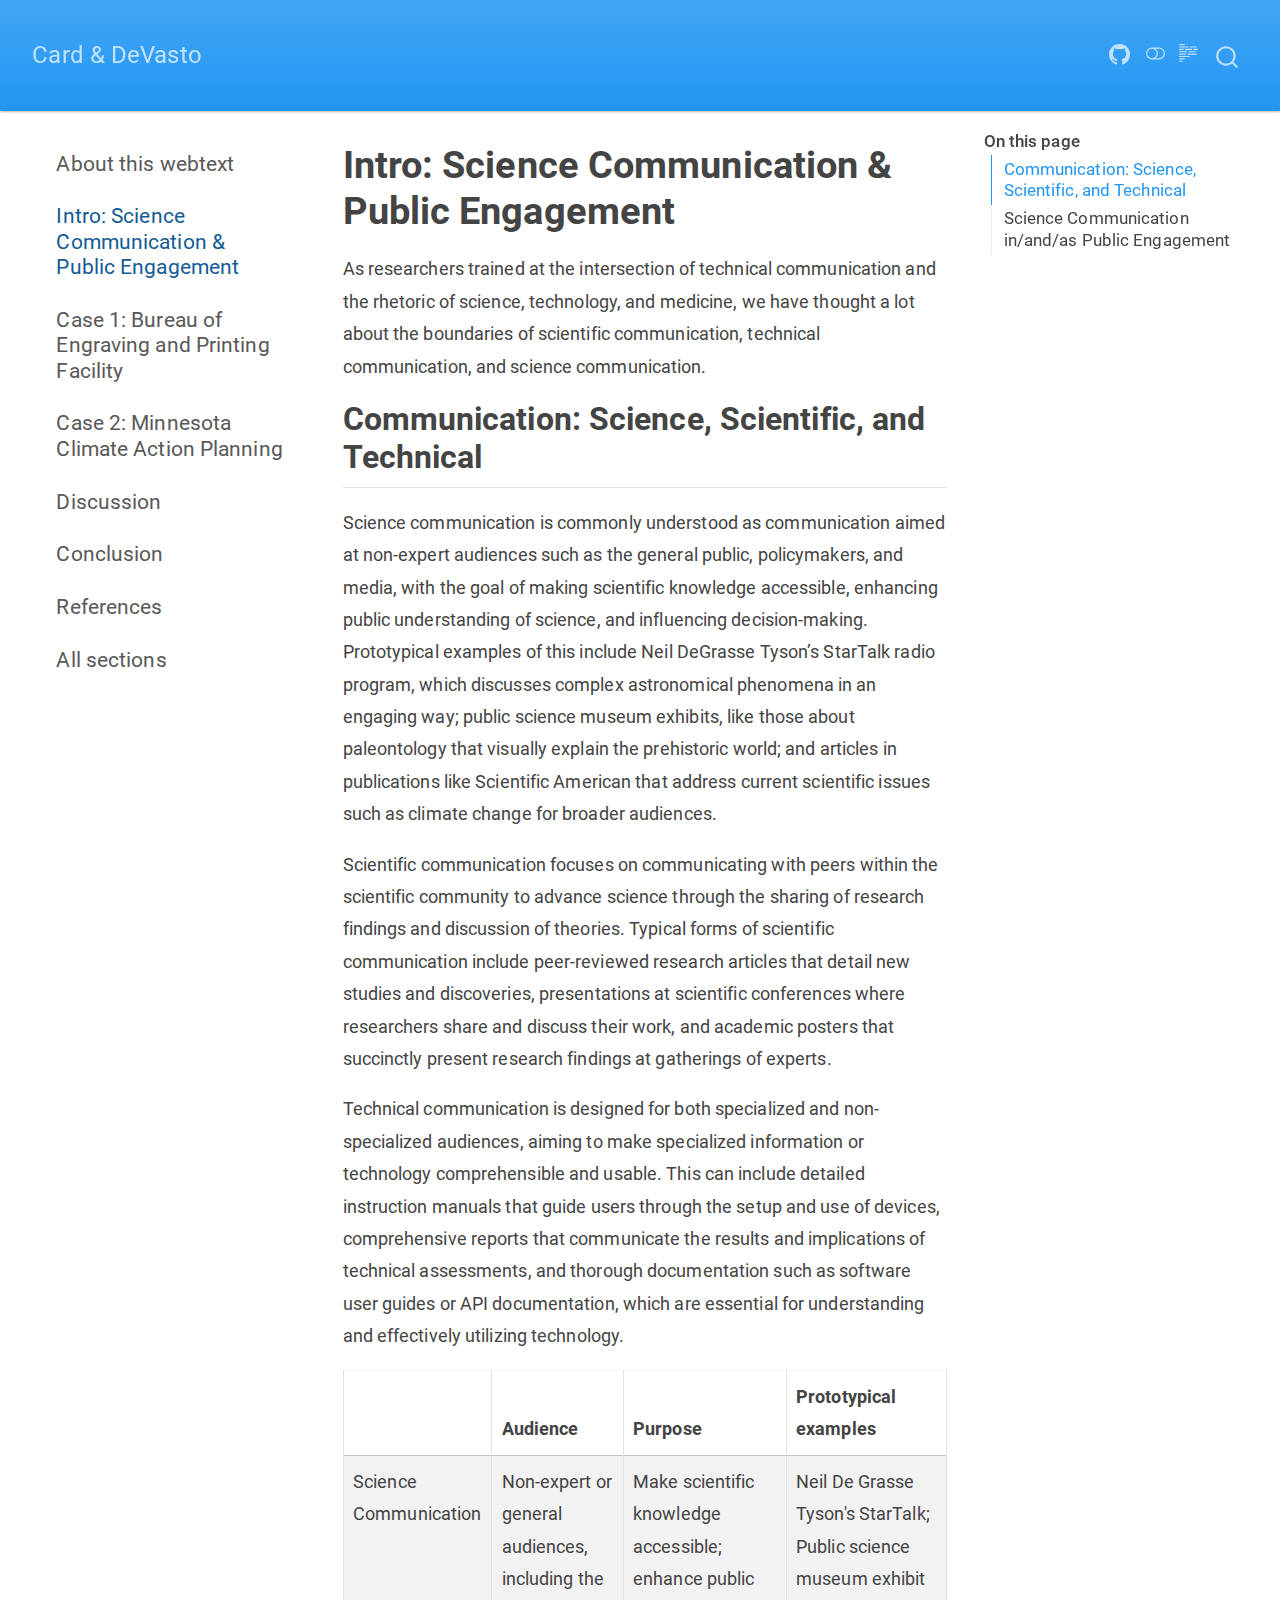
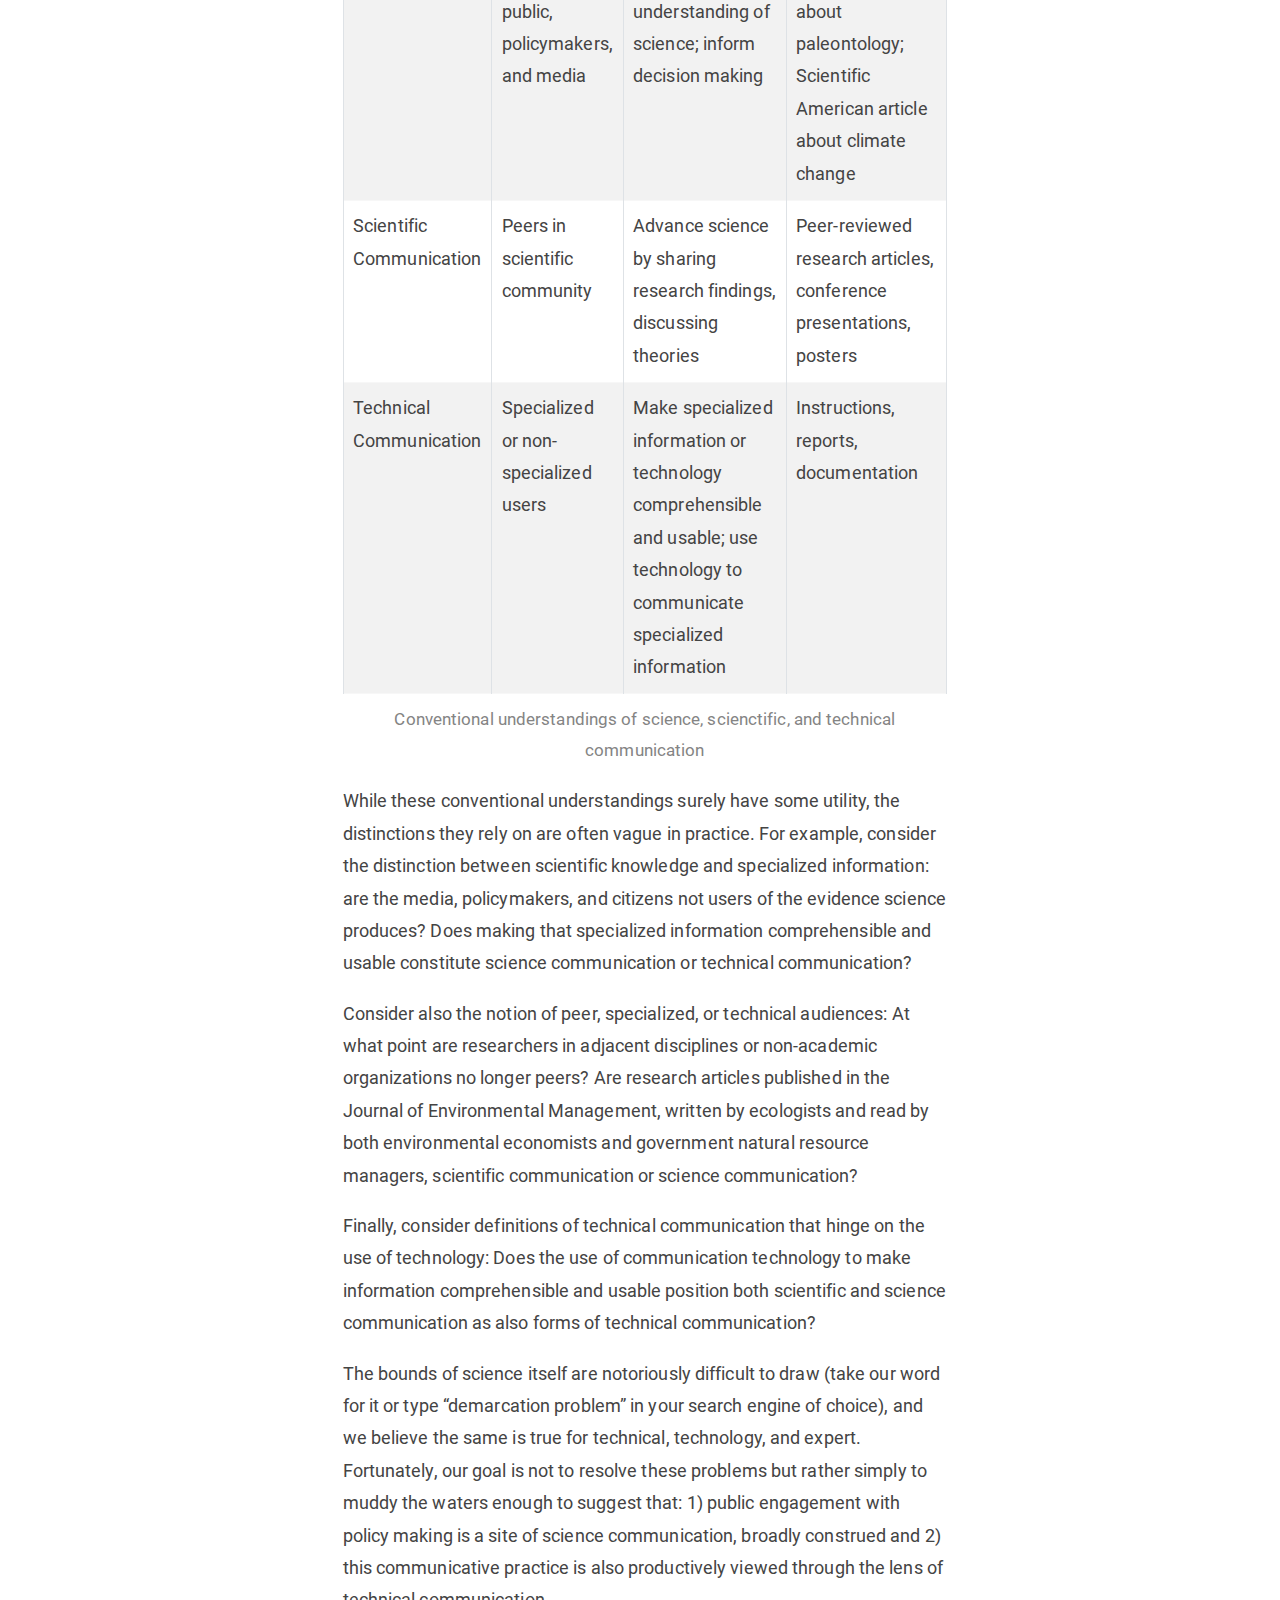
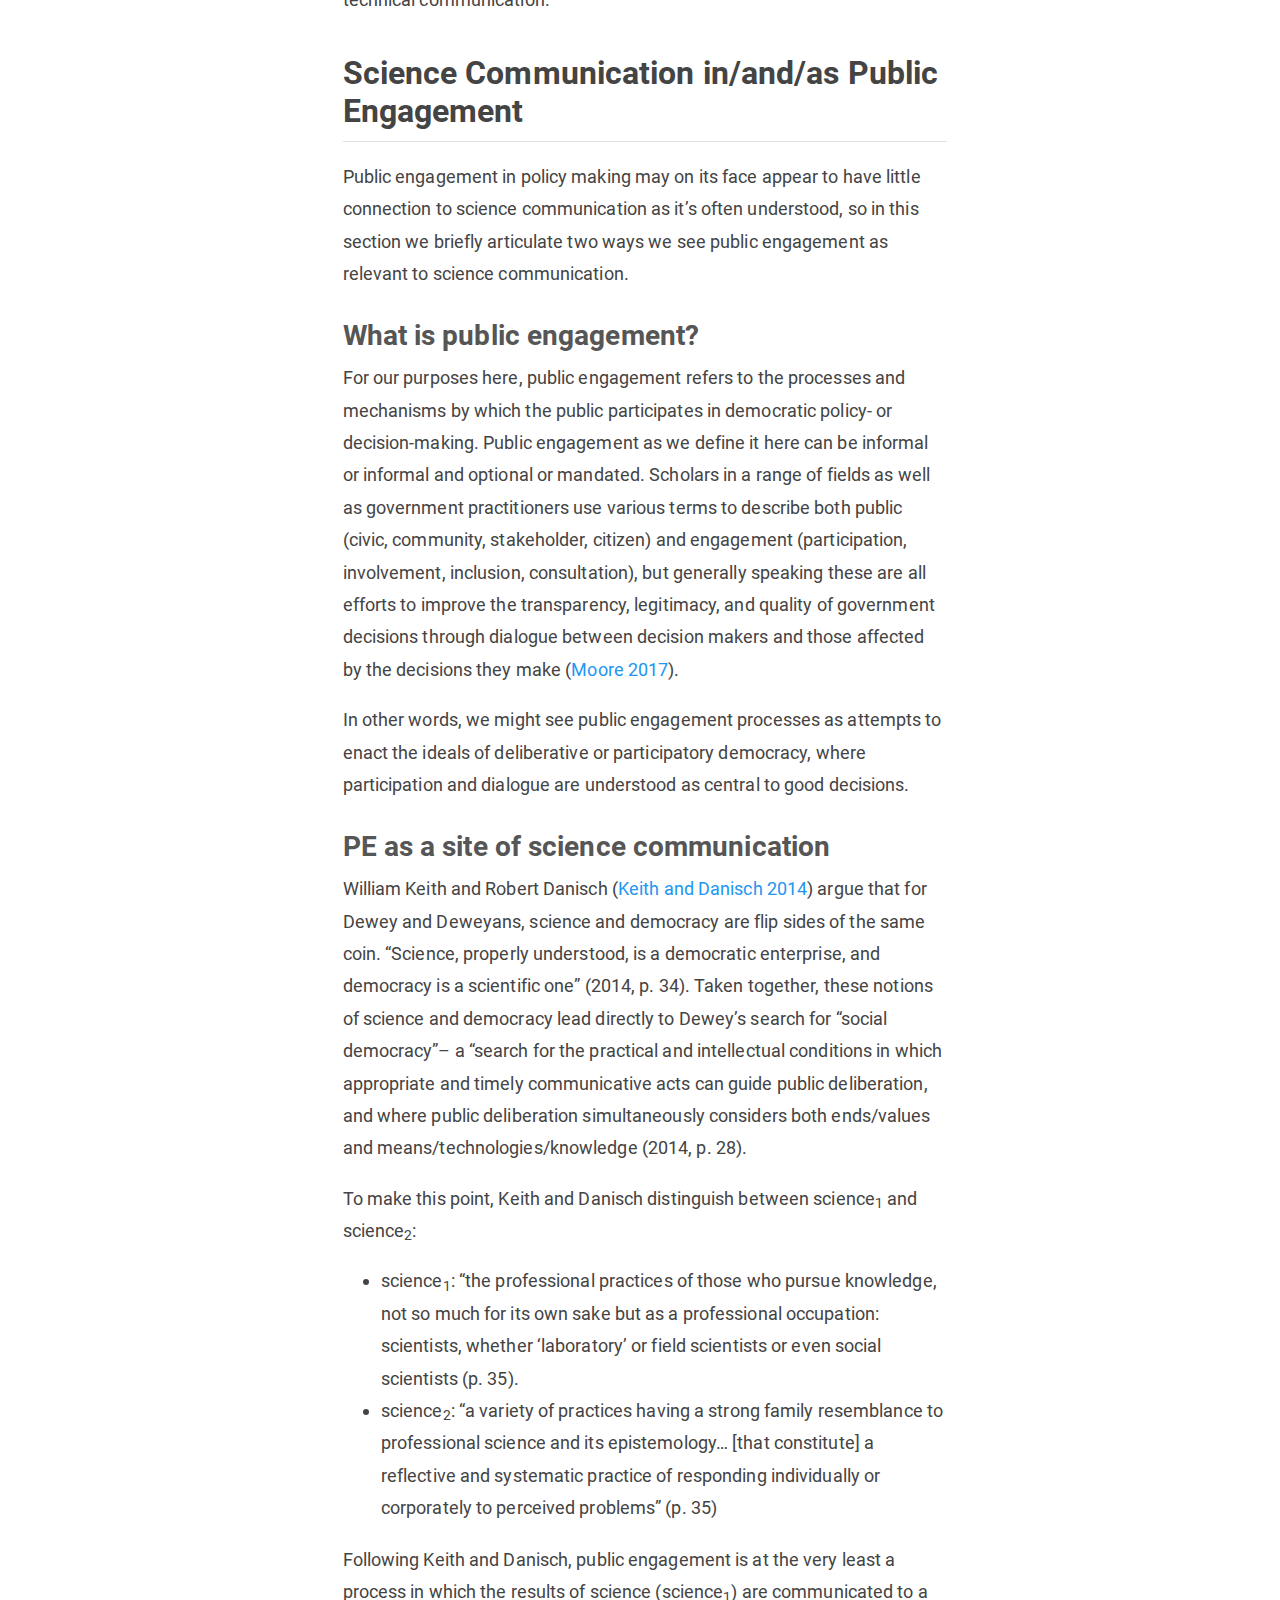
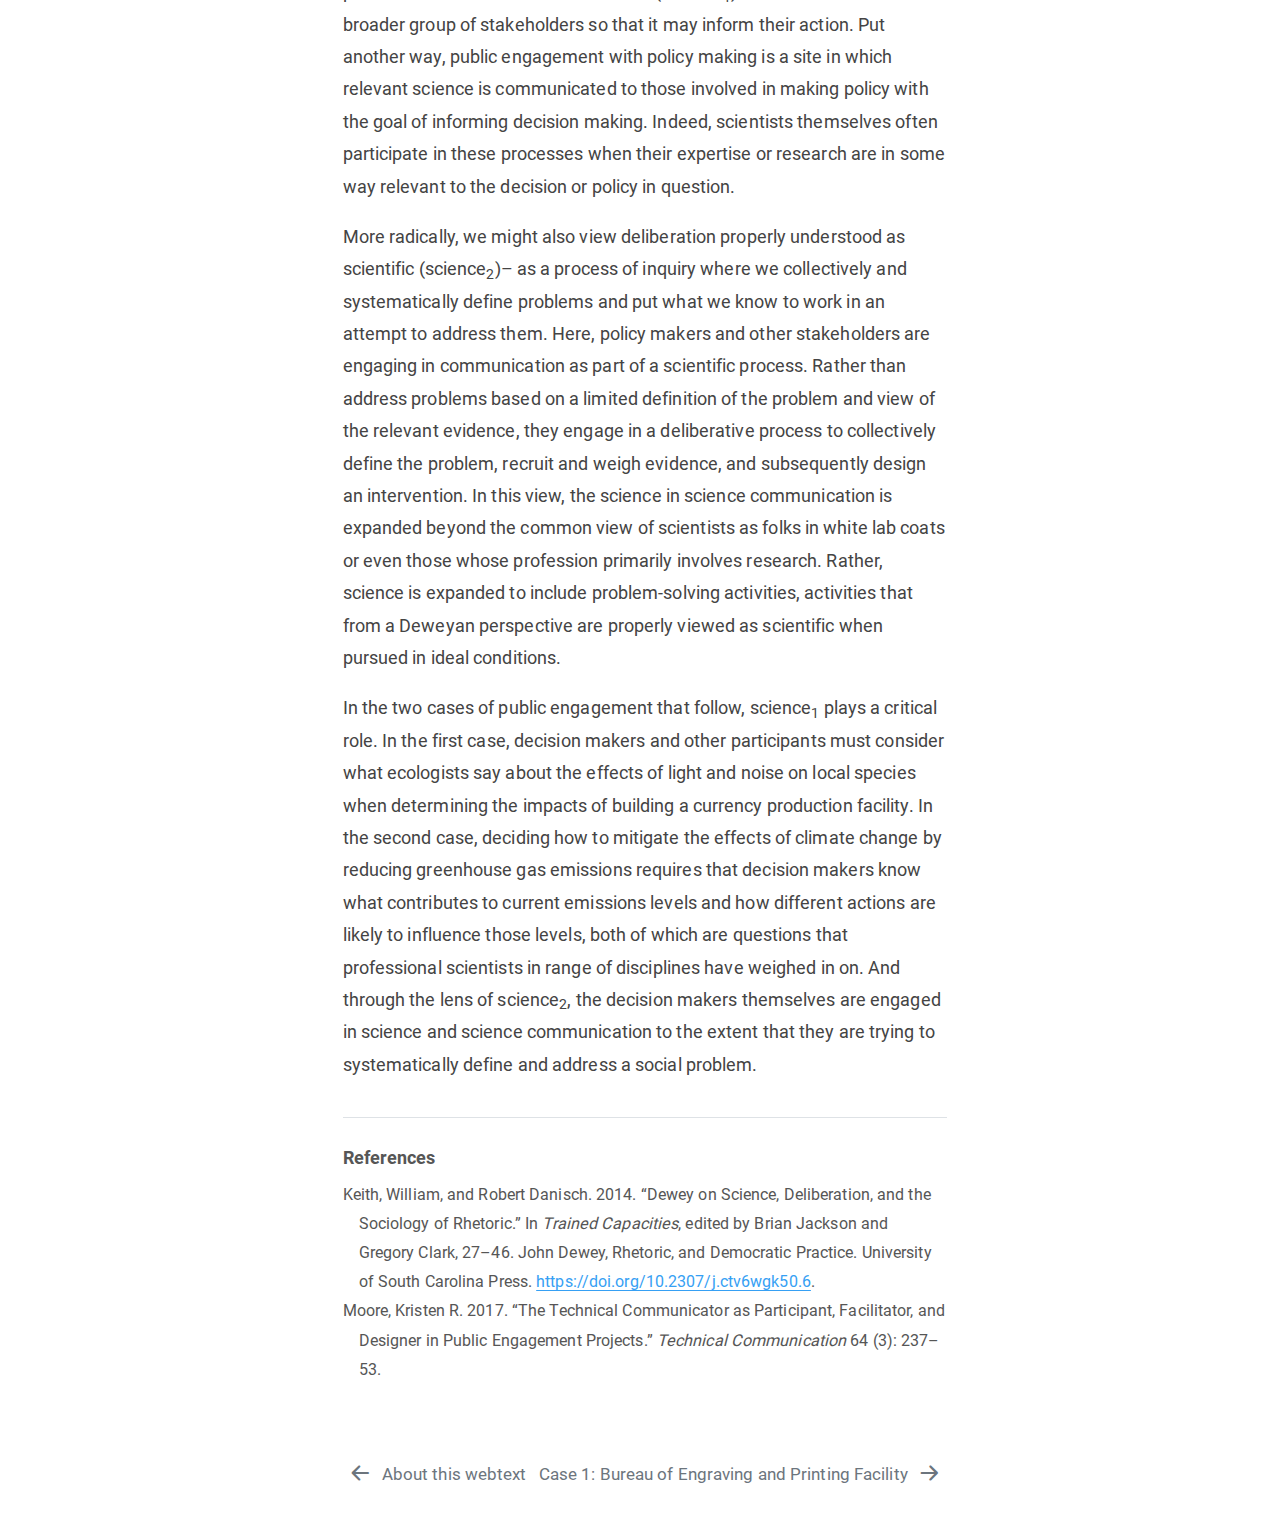
==== commit 1600c1a5: "rebuild 2" ====
--- a/docs/article/a02_background.html
+++ b/docs/article/a02_background.html
@@ -6,8 +6,9 @@
 
 <meta name="viewport" content="width=device-width, initial-scale=1.0, user-scalable=yes">
 
-
-<title>Card &amp; DeVasto - Science Communication &amp; Public Engagement</title>
+<meta name="description" content="What does public engagement have to do with science communication?">
+
+<title>Card &amp; DeVasto - Intro: Science Communication &amp; Public Engagement</title>
 <style>
 code{white-space: pre-wrap;}
 span.smallcaps{font-variant: small-caps;}
@@ -16,52 +17,4634 @@
 div.hanging-indent{margin-left: 1.5em; text-indent: -1.5em;}
 ul.task-list{list-style: none;}
 ul.task-list li input[type="checkbox"] {
-  width: 0.8em;
-  margin: 0 0.8em 0.2em -1em; /* quarto-specific, see https://github.com/quarto-dev/quarto-cli/issues/4556 */ 
-  vertical-align: middle;
+width: 0.8em;
+margin: 0 0.8em 0.2em -1em;  vertical-align: middle;
 }
-/* CSS for citations */
+
 div.csl-bib-body { }
 div.csl-entry {
-  clear: both;
-  margin-bottom: 0em;
+clear: both;
+margin-bottom: 0em;
 }
 .hanging-indent div.csl-entry {
-  margin-left:2em;
-  text-indent:-2em;
+margin-left:2em;
+text-indent:-2em;
 }
 div.csl-left-margin {
-  min-width:2em;
-  float:left;
+min-width:2em;
+float:left;
 }
 div.csl-right-inline {
-  margin-left:2em;
-  padding-left:1em;
+margin-left:2em;
+padding-left:1em;
 }
 div.csl-indent {
-  margin-left: 2em;
+margin-left: 2em;
 }</style>
 
 
-<script src="../site_libs/quarto-nav/quarto-nav.js"></script>
-<script src="../site_libs/clipboard/clipboard.min.js"></script>
-<script src="../site_libs/quarto-search/autocomplete.umd.js"></script>
-<script src="../site_libs/quarto-search/fuse.min.js"></script>
-<script src="../site_libs/quarto-search/quarto-search.js"></script>
+<script>const headroomChanged = new CustomEvent("quarto-hrChanged", {
+  detail: {},
+  bubbles: true,
+  cancelable: false,
+  composed: false,
+});
+
+window.document.addEventListener("DOMContentLoaded", function () {
+  let init = false;
+
+  // Manage the back to top button, if one is present.
+  let lastScrollTop = window.pageYOffset || document.documentElement.scrollTop;
+  const scrollDownBuffer = 5;
+  const scrollUpBuffer = 35;
+  const btn = document.getElementById("quarto-back-to-top");
+  const hideBackToTop = () => {
+    btn.style.display = "none";
+  };
+  const showBackToTop = () => {
+    btn.style.display = "inline-block";
+  };
+  if (btn) {
+    window.document.addEventListener(
+      "scroll",
+      function () {
+        const currentScrollTop =
+          window.pageYOffset || document.documentElement.scrollTop;
+
+        // Shows and hides the button 'intelligently' as the user scrolls
+        if (currentScrollTop - scrollDownBuffer > lastScrollTop) {
+          hideBackToTop();
+          lastScrollTop = currentScrollTop <= 0 ? 0 : currentScrollTop;
+        } else if (currentScrollTop < lastScrollTop - scrollUpBuffer) {
+          showBackToTop();
+          lastScrollTop = currentScrollTop <= 0 ? 0 : currentScrollTop;
+        }
+
+        // Show the button at the bottom, hides it at the top
+        if (currentScrollTop <= 0) {
+          hideBackToTop();
+        } else if (
+          window.innerHeight + currentScrollTop >=
+          document.body.offsetHeight
+        ) {
+          showBackToTop();
+        }
+      },
+      false
+    );
+  }
+
+  function throttle(func, wait) {
+    var timeout;
+    return function () {
+      const context = this;
+      const args = arguments;
+      const later = function () {
+        clearTimeout(timeout);
+        timeout = null;
+        func.apply(context, args);
+      };
+
+      if (!timeout) {
+        timeout = setTimeout(later, wait);
+      }
+    };
+  }
+
+  function headerOffset() {
+    // Set an offset if there is are fixed top navbar
+    const headerEl = window.document.querySelector("header.fixed-top");
+    if (headerEl) {
+      return headerEl.clientHeight;
+    } else {
+      return 0;
+    }
+  }
+
+  function footerOffset() {
+    const footerEl = window.document.querySelector("footer.footer");
+    if (footerEl) {
+      return footerEl.clientHeight;
+    } else {
+      return 0;
+    }
+  }
+
+  function dashboardOffset() {
+    const dashboardNavEl = window.document.getElementById(
+      "quarto-dashboard-header"
+    );
+    if (dashboardNavEl !== null) {
+      return dashboardNavEl.clientHeight;
+    } else {
+      return 0;
+    }
+  }
+
+  function updateDocumentOffsetWithoutAnimation() {
+    updateDocumentOffset(false);
+  }
+
+  function updateDocumentOffset(animated) {
+    // set body offset
+    const topOffset = headerOffset();
+    const bodyOffset = topOffset + footerOffset() + dashboardOffset();
+    const bodyEl = window.document.body;
+    bodyEl.setAttribute("data-bs-offset", topOffset);
+    bodyEl.style.paddingTop = topOffset + "px";
+
+    // deal with sidebar offsets
+    const sidebars = window.document.querySelectorAll(
+      ".sidebar, .headroom-target"
+    );
+    sidebars.forEach((sidebar) => {
+      if (!animated) {
+        sidebar.classList.add("notransition");
+        // Remove the no transition class after the animation has time to complete
+        setTimeout(function () {
+          sidebar.classList.remove("notransition");
+        }, 201);
+      }
+
+      if (window.Headroom && sidebar.classList.contains("sidebar-unpinned")) {
+        sidebar.style.top = "0";
+        sidebar.style.maxHeight = "100vh";
+      } else {
+        sidebar.style.top = topOffset + "px";
+        sidebar.style.maxHeight = "calc(100vh - " + topOffset + "px)";
+      }
+    });
+
+    // allow space for footer
+    const mainContainer = window.document.querySelector(".quarto-container");
+    if (mainContainer) {
+      mainContainer.style.minHeight = "calc(100vh - " + bodyOffset + "px)";
+    }
+
+    // link offset
+    let linkStyle = window.document.querySelector("#quarto-target-style");
+    if (!linkStyle) {
+      linkStyle = window.document.createElement("style");
+      linkStyle.setAttribute("id", "quarto-target-style");
+      window.document.head.appendChild(linkStyle);
+    }
+    while (linkStyle.firstChild) {
+      linkStyle.removeChild(linkStyle.firstChild);
+    }
+    if (topOffset > 0) {
+      linkStyle.appendChild(
+        window.document.createTextNode(`
+      section:target::before {
+        content: "";
+        display: block;
+        height: ${topOffset}px;
+        margin: -${topOffset}px 0 0;
+      }`)
+      );
+    }
+    if (init) {
+      window.dispatchEvent(headroomChanged);
+    }
+    init = true;
+  }
+
+  // initialize headroom
+  var header = window.document.querySelector("#quarto-header");
+  if (header && window.Headroom) {
+    const headroom = new window.Headroom(header, {
+      tolerance: 5,
+      onPin: function () {
+        const sidebars = window.document.querySelectorAll(
+          ".sidebar, .headroom-target"
+        );
+        sidebars.forEach((sidebar) => {
+          sidebar.classList.remove("sidebar-unpinned");
+        });
+        updateDocumentOffset();
+      },
+      onUnpin: function () {
+        const sidebars = window.document.querySelectorAll(
+          ".sidebar, .headroom-target"
+        );
+        sidebars.forEach((sidebar) => {
+          sidebar.classList.add("sidebar-unpinned");
+        });
+        updateDocumentOffset();
+      },
+    });
+    headroom.init();
+
+    let frozen = false;
+    window.quartoToggleHeadroom = function () {
+      if (frozen) {
+        headroom.unfreeze();
+        frozen = false;
+      } else {
+        headroom.freeze();
+        frozen = true;
+      }
+    };
+  }
+
+  window.addEventListener(
+    "hashchange",
+    function (e) {
+      if (
+        getComputedStyle(document.documentElement).scrollBehavior !== "smooth"
+      ) {
+        window.scrollTo(0, window.pageYOffset - headerOffset());
+      }
+    },
+    false
+  );
+
+  // Observe size changed for the header
+  const headerEl = window.document.querySelector("header.fixed-top");
+  if (headerEl && window.ResizeObserver) {
+    const observer = new window.ResizeObserver(() => {
+      setTimeout(updateDocumentOffsetWithoutAnimation, 0);
+    });
+    observer.observe(headerEl, {
+      attributes: true,
+      childList: true,
+      characterData: true,
+    });
+  } else {
+    window.addEventListener(
+      "resize",
+      throttle(updateDocumentOffsetWithoutAnimation, 50)
+    );
+  }
+  setTimeout(updateDocumentOffsetWithoutAnimation, 250);
+
+  // fixup index.html links if we aren't on the filesystem
+  if (window.location.protocol !== "file:") {
+    const links = window.document.querySelectorAll("a");
+    for (let i = 0; i < links.length; i++) {
+      if (links[i].href) {
+        links[i].dataset.originalHref = links[i].href;
+        links[i].href = links[i].href.replace(/\/index\.html/, "/");
+      }
+    }
+
+    // Fixup any sharing links that require urls
+    // Append url to any sharing urls
+    const sharingLinks = window.document.querySelectorAll(
+      "a.sidebar-tools-main-item, a.quarto-navigation-tool, a.quarto-navbar-tools, a.quarto-navbar-tools-item"
+    );
+    for (let i = 0; i < sharingLinks.length; i++) {
+      const sharingLink = sharingLinks[i];
+      const href = sharingLink.getAttribute("href");
+      if (href) {
+        sharingLink.setAttribute(
+          "href",
+          href.replace("|url|", window.location.href)
+        );
+      }
+    }
+
+    // Scroll the active navigation item into view, if necessary
+    const navSidebar = window.document.querySelector("nav#quarto-sidebar");
+    if (navSidebar) {
+      // Find the active item
+      const activeItem = navSidebar.querySelector("li.sidebar-item a.active");
+      if (activeItem) {
+        // Wait for the scroll height and height to resolve by observing size changes on the
+        // nav element that is scrollable
+        const resizeObserver = new ResizeObserver((_entries) => {
+          // The bottom of the element
+          const elBottom = activeItem.offsetTop;
+          const viewBottom = navSidebar.scrollTop + navSidebar.clientHeight;
+
+          // The element height and scroll height are the same, then we are still loading
+          if (viewBottom !== navSidebar.scrollHeight) {
+            // Determine if the item isn't visible and scroll to it
+            if (elBottom >= viewBottom) {
+              navSidebar.scrollTop = elBottom;
+            }
+
+            // stop observing now since we've completed the scroll
+            resizeObserver.unobserve(navSidebar);
+          }
+        });
+        resizeObserver.observe(navSidebar);
+      }
+    }
+  }
+});
+</script>
+<script>/*!
+ * clipboard.js v2.0.11
+ * https://clipboardjs.com/
+ *
+ * Licensed MIT © Zeno Rocha
+ */
+!function(t,e){"object"==typeof exports&&"object"==typeof module?module.exports=e():"function"==typeof define&&define.amd?define([],e):"object"==typeof exports?exports.ClipboardJS=e():t.ClipboardJS=e()}(this,function(){return n={686:function(t,e,n){"use strict";n.d(e,{default:function(){return b}});var e=n(279),i=n.n(e),e=n(370),u=n.n(e),e=n(817),r=n.n(e);function c(t){try{return document.execCommand(t)}catch(t){return}}var a=function(t){t=r()(t);return c("cut"),t};function o(t,e){var n,o,t=(n=t,o="rtl"===document.documentElement.getAttribute("dir"),(t=document.createElement("textarea")).style.fontSize="12pt",t.style.border="0",t.style.padding="0",t.style.margin="0",t.style.position="absolute",t.style[o?"right":"left"]="-9999px",o=window.pageYOffset||document.documentElement.scrollTop,t.style.top="".concat(o,"px"),t.setAttribute("readonly",""),t.value=n,t);return e.container.appendChild(t),e=r()(t),c("copy"),t.remove(),e}var f=function(t){var e=1<arguments.length&&void 0!==arguments[1]?arguments[1]:{container:document.body},n="";return"string"==typeof t?n=o(t,e):t instanceof HTMLInputElement&&!["text","search","url","tel","password"].includes(null==t?void 0:t.type)?n=o(t.value,e):(n=r()(t),c("copy")),n};function l(t){return(l="function"==typeof Symbol&&"symbol"==typeof Symbol.iterator?function(t){return typeof t}:function(t){return t&&"function"==typeof Symbol&&t.constructor===Symbol&&t!==Symbol.prototype?"symbol":typeof t})(t)}var s=function(){var t=0<arguments.length&&void 0!==arguments[0]?arguments[0]:{},e=t.action,n=void 0===e?"copy":e,o=t.container,e=t.target,t=t.text;if("copy"!==n&&"cut"!==n)throw new Error('Invalid "action" value, use either "copy" or "cut"');if(void 0!==e){if(!e||"object"!==l(e)||1!==e.nodeType)throw new Error('Invalid "target" value, use a valid Element');if("copy"===n&&e.hasAttribute("disabled"))throw new Error('Invalid "target" attribute. Please use "readonly" instead of "disabled" attribute');if("cut"===n&&(e.hasAttribute("readonly")||e.hasAttribute("disabled")))throw new Error('Invalid "target" attribute. You can\'t cut text from elements with "readonly" or "disabled" attributes')}return t?f(t,{container:o}):e?"cut"===n?a(e):f(e,{container:o}):void 0};function p(t){return(p="function"==typeof Symbol&&"symbol"==typeof Symbol.iterator?function(t){return typeof t}:function(t){return t&&"function"==typeof Symbol&&t.constructor===Symbol&&t!==Symbol.prototype?"symbol":typeof t})(t)}function d(t,e){for(var n=0;n<e.length;n++){var o=e[n];o.enumerable=o.enumerable||!1,o.configurable=!0,"value"in o&&(o.writable=!0),Object.defineProperty(t,o.key,o)}}function y(t,e){return(y=Object.setPrototypeOf||function(t,e){return t.__proto__=e,t})(t,e)}function h(n){var o=function(){if("undefined"==typeof Reflect||!Reflect.construct)return!1;if(Reflect.construct.sham)return!1;if("function"==typeof Proxy)return!0;try{return Date.prototype.toString.call(Reflect.construct(Date,[],function(){})),!0}catch(t){return!1}}();return function(){var t,e=v(n);return t=o?(t=v(this).constructor,Reflect.construct(e,arguments,t)):e.apply(this,arguments),e=this,!(t=t)||"object"!==p(t)&&"function"!=typeof t?function(t){if(void 0!==t)return t;throw new ReferenceError("this hasn't been initialised - super() hasn't been called")}(e):t}}function v(t){return(v=Object.setPrototypeOf?Object.getPrototypeOf:function(t){return t.__proto__||Object.getPrototypeOf(t)})(t)}function m(t,e){t="data-clipboard-".concat(t);if(e.hasAttribute(t))return e.getAttribute(t)}var b=function(){!function(t,e){if("function"!=typeof e&&null!==e)throw new TypeError("Super expression must either be null or a function");t.prototype=Object.create(e&&e.prototype,{constructor:{value:t,writable:!0,configurable:!0}}),e&&y(t,e)}(r,i());var t,e,n,o=h(r);function r(t,e){var n;return function(t){if(!(t instanceof r))throw new TypeError("Cannot call a class as a function")}(this),(n=o.call(this)).resolveOptions(e),n.listenClick(t),n}return t=r,n=[{key:"copy",value:function(t){var e=1<arguments.length&&void 0!==arguments[1]?arguments[1]:{container:document.body};return f(t,e)}},{key:"cut",value:function(t){return a(t)}},{key:"isSupported",value:function(){var t=0<arguments.length&&void 0!==arguments[0]?arguments[0]:["copy","cut"],t="string"==typeof t?[t]:t,e=!!document.queryCommandSupported;return t.forEach(function(t){e=e&&!!document.queryCommandSupported(t)}),e}}],(e=[{key:"resolveOptions",value:function(){var t=0<arguments.length&&void 0!==arguments[0]?arguments[0]:{};this.action="function"==typeof t.action?t.action:this.defaultAction,this.target="function"==typeof t.target?t.target:this.defaultTarget,this.text="function"==typeof t.text?t.text:this.defaultText,this.container="object"===p(t.container)?t.container:document.body}},{key:"listenClick",value:function(t){var e=this;this.listener=u()(t,"click",function(t){return e.onClick(t)})}},{key:"onClick",value:function(t){var e=t.delegateTarget||t.currentTarget,n=this.action(e)||"copy",t=s({action:n,container:this.container,target:this.target(e),text:this.text(e)});this.emit(t?"success":"error",{action:n,text:t,trigger:e,clearSelection:function(){e&&e.focus(),window.getSelection().removeAllRanges()}})}},{key:"defaultAction",value:function(t){return m("action",t)}},{key:"defaultTarget",value:function(t){t=m("target",t);if(t)return document.querySelector(t)}},{key:"defaultText",value:function(t){return m("text",t)}},{key:"destroy",value:function(){this.listener.destroy()}}])&&d(t.prototype,e),n&&d(t,n),r}()},828:function(t){var e;"undefined"==typeof Element||Element.prototype.matches||((e=Element.prototype).matches=e.matchesSelector||e.mozMatchesSelector||e.msMatchesSelector||e.oMatchesSelector||e.webkitMatchesSelector),t.exports=function(t,e){for(;t&&9!==t.nodeType;){if("function"==typeof t.matches&&t.matches(e))return t;t=t.parentNode}}},438:function(t,e,n){var u=n(828);function i(t,e,n,o,r){var i=function(e,n,t,o){return function(t){t.delegateTarget=u(t.target,n),t.delegateTarget&&o.call(e,t)}}.apply(this,arguments);return t.addEventListener(n,i,r),{destroy:function(){t.removeEventListener(n,i,r)}}}t.exports=function(t,e,n,o,r){return"function"==typeof t.addEventListener?i.apply(null,arguments):"function"==typeof n?i.bind(null,document).apply(null,arguments):("string"==typeof t&&(t=document.querySelectorAll(t)),Array.prototype.map.call(t,function(t){return i(t,e,n,o,r)}))}},879:function(t,n){n.node=function(t){return void 0!==t&&t instanceof HTMLElement&&1===t.nodeType},n.nodeList=function(t){var e=Object.prototype.toString.call(t);return void 0!==t&&("[object NodeList]"===e||"[object HTMLCollection]"===e)&&"length"in t&&(0===t.length||n.node(t[0]))},n.string=function(t){return"string"==typeof t||t instanceof String},n.fn=function(t){return"[object Function]"===Object.prototype.toString.call(t)}},370:function(t,e,n){var f=n(879),l=n(438);t.exports=function(t,e,n){if(!t&&!e&&!n)throw new Error("Missing required arguments");if(!f.string(e))throw new TypeError("Second argument must be a String");if(!f.fn(n))throw new TypeError("Third argument must be a Function");if(f.node(t))return c=e,a=n,(u=t).addEventListener(c,a),{destroy:function(){u.removeEventListener(c,a)}};if(f.nodeList(t))return o=t,r=e,i=n,Array.prototype.forEach.call(o,function(t){t.addEventListener(r,i)}),{destroy:function(){Array.prototype.forEach.call(o,function(t){t.removeEventListener(r,i)})}};if(f.string(t))return t=t,e=e,n=n,l(document.body,t,e,n);throw new TypeError("First argument must be a String, HTMLElement, HTMLCollection, or NodeList");var o,r,i,u,c,a}},817:function(t){t.exports=function(t){var e,n="SELECT"===t.nodeName?(t.focus(),t.value):"INPUT"===t.nodeName||"TEXTAREA"===t.nodeName?((e=t.hasAttribute("readonly"))||t.setAttribute("readonly",""),t.select(),t.setSelectionRange(0,t.value.length),e||t.removeAttribute("readonly"),t.value):(t.hasAttribute("contenteditable")&&t.focus(),n=window.getSelection(),(e=document.createRange()).selectNodeContents(t),n.removeAllRanges(),n.addRange(e),n.toString());return n}},279:function(t){function e(){}e.prototype={on:function(t,e,n){var o=this.e||(this.e={});return(o[t]||(o[t]=[])).push({fn:e,ctx:n}),this},once:function(t,e,n){var o=this;function r(){o.off(t,r),e.apply(n,arguments)}return r._=e,this.on(t,r,n)},emit:function(t){for(var e=[].slice.call(arguments,1),n=((this.e||(this.e={}))[t]||[]).slice(),o=0,r=n.length;o<r;o++)n[o].fn.apply(n[o].ctx,e);return this},off:function(t,e){var n=this.e||(this.e={}),o=n[t],r=[];if(o&&e)for(var i=0,u=o.length;i<u;i++)o[i].fn!==e&&o[i].fn._!==e&&r.push(o[i]);return r.length?n[t]=r:delete n[t],this}},t.exports=e,t.exports.TinyEmitter=e}},r={},o.n=function(t){var e=t&&t.__esModule?function(){return t.default}:function(){return t};return o.d(e,{a:e}),e},o.d=function(t,e){for(var n in e)o.o(e,n)&&!o.o(t,n)&&Object.defineProperty(t,n,{enumerable:!0,get:e[n]})},o.o=function(t,e){return Object.prototype.hasOwnProperty.call(t,e)},o(686).default;function o(t){if(r[t])return r[t].exports;var e=r[t]={exports:{}};return n[t](e,e.exports,o),e.exports}var n,r});</script>
+<script>/*! @algolia/autocomplete-js 1.11.1 | MIT License | © Algolia, Inc. and contributors | https://github.com/algolia/autocomplete */
+!function(e,t){"object"==typeof exports&&"undefined"!=typeof module?t(exports):"function"==typeof define&&define.amd?define(["exports"],t):t((e="undefined"!=typeof globalThis?globalThis:e||self)["@algolia/autocomplete-js"]={})}(this,(function(e){"use strict";function t(e,t){var n=Object.keys(e);if(Object.getOwnPropertySymbols){var r=Object.getOwnPropertySymbols(e);t&&(r=r.filter((function(t){return Object.getOwnPropertyDescriptor(e,t).enumerable}))),n.push.apply(n,r)}return n}function n(e){for(var n=1;n<arguments.length;n++){var r=null!=arguments[n]?arguments[n]:{};n%2?t(Object(r),!0).forEach((function(t){o(e,t,r[t])})):Object.getOwnPropertyDescriptors?Object.defineProperties(e,Object.getOwnPropertyDescriptors(r)):t(Object(r)).forEach((function(t){Object.defineProperty(e,t,Object.getOwnPropertyDescriptor(r,t))}))}return e}function r(e){return r="function"==typeof Symbol&&"symbol"==typeof Symbol.iterator?function(e){return typeof e}:function(e){return e&&"function"==typeof Symbol&&e.constructor===Symbol&&e!==Symbol.prototype?"symbol":typeof e},r(e)}function o(e,t,n){return(t=function(e){var t=function(e,t){if("object"!=typeof e||null===e)return e;var n=e[Symbol.toPrimitive];if(void 0!==n){var r=n.call(e,t||"default");if("object"!=typeof r)return r;throw new TypeError("@@toPrimitive must return a primitive value.")}return("string"===t?String:Number)(e)}(e,"string");return"symbol"==typeof t?t:String(t)}(t))in e?Object.defineProperty(e,t,{value:n,enumerable:!0,configurable:!0,writable:!0}):e[t]=n,e}function i(){return i=Object.assign?Object.assign.bind():function(e){for(var t=1;t<arguments.length;t++){var n=arguments[t];for(var r in n)Object.prototype.hasOwnProperty.call(n,r)&&(e[r]=n[r])}return e},i.apply(this,arguments)}function u(e,t){if(null==e)return{};var n,r,o=function(e,t){if(null==e)return{};var n,r,o={},i=Object.keys(e);for(r=0;r<i.length;r++)n=i[r],t.indexOf(n)>=0||(o[n]=e[n]);return o}(e,t);if(Object.getOwnPropertySymbols){var i=Object.getOwnPropertySymbols(e);for(r=0;r<i.length;r++)n=i[r],t.indexOf(n)>=0||Object.prototype.propertyIsEnumerable.call(e,n)&&(o[n]=e[n])}return o}function a(e,t){return function(e){if(Array.isArray(e))return e}(e)||function(e,t){var n=null==e?null:"undefined"!=typeof Symbol&&e[Symbol.iterator]||e["@@iterator"];if(null!=n){var r,o,i,u,a=[],l=!0,c=!1;try{if(i=(n=n.call(e)).next,0===t){if(Object(n)!==n)return;l=!1}else for(;!(l=(r=i.call(n)).done)&&(a.push(r.value),a.length!==t);l=!0);}catch(e){c=!0,o=e}finally{try{if(!l&&null!=n.return&&(u=n.return(),Object(u)!==u))return}finally{if(c)throw o}}return a}}(e,t)||c(e,t)||function(){throw new TypeError("Invalid attempt to destructure non-iterable instance.\nIn order to be iterable, non-array objects must have a [Symbol.iterator]() method.")}()}function l(e){return function(e){if(Array.isArray(e))return s(e)}(e)||function(e){if("undefined"!=typeof Symbol&&null!=e[Symbol.iterator]||null!=e["@@iterator"])return Array.from(e)}(e)||c(e)||function(){throw new TypeError("Invalid attempt to spread non-iterable instance.\nIn order to be iterable, non-array objects must have a [Symbol.iterator]() method.")}()}function c(e,t){if(e){if("string"==typeof e)return s(e,t);var n=Object.prototype.toString.call(e).slice(8,-1);return"Object"===n&&e.constructor&&(n=e.constructor.name),"Map"===n||"Set"===n?Array.from(e):"Arguments"===n||/^(?:Ui|I)nt(?:8|16|32)(?:Clamped)?Array$/.test(n)?s(e,t):void 0}}function s(e,t){(null==t||t>e.length)&&(t=e.length);for(var n=0,r=new Array(t);n<t;n++)r[n]=e[n];return r}function f(e){return{current:e}}function p(e,t){var n=void 0;return function(){for(var r=arguments.length,o=new Array(r),i=0;i<r;i++)o[i]=arguments[i];n&&clearTimeout(n),n=setTimeout((function(){return e.apply(void 0,o)}),t)}}function m(e){return e.reduce((function(e,t){return e.concat(t)}),[])}var v=0;function d(){return"autocomplete-".concat(v++)}function y(e,t){return t.reduce((function(e,t){return e&&e[t]}),e)}function b(e){return 0===e.collections.length?0:e.collections.reduce((function(e,t){return e+t.items.length}),0)}function g(e){return e!==Object(e)}function h(e,t){if(e===t)return!0;if(g(e)||g(t)||"function"==typeof e||"function"==typeof t)return e===t;if(Object.keys(e).length!==Object.keys(t).length)return!1;for(var n=0,r=Object.keys(e);n<r.length;n++){var o=r[n];if(!(o in t))return!1;if(!h(e[o],t[o]))return!1}return!0}var O=function(){};var _="1.11.1",S=[{segment:"autocomplete-core",version:_}];function j(e){var t=e.item,n=e.items,r=void 0===n?[]:n;return{index:t.__autocomplete_indexName,items:[t],positions:[1+r.findIndex((function(e){return e.objectID===t.objectID}))],queryID:t.__autocomplete_queryID,algoliaSource:["autocomplete"]}}function P(e,t){return function(e){if(Array.isArray(e))return e}(e)||function(e,t){var n=null==e?null:"undefined"!=typeof Symbol&&e[Symbol.iterator]||e["@@iterator"];if(null!=n){var r,o,i,u,a=[],l=!0,c=!1;try{if(i=(n=n.call(e)).next,0===t){if(Object(n)!==n)return;l=!1}else for(;!(l=(r=i.call(n)).done)&&(a.push(r.value),a.length!==t);l=!0);}catch(e){c=!0,o=e}finally{try{if(!l&&null!=n.return&&(u=n.return(),Object(u)!==u))return}finally{if(c)throw o}}return a}}(e,t)||function(e,t){if(!e)return;if("string"==typeof e)return w(e,t);var n=Object.prototype.toString.call(e).slice(8,-1);"Object"===n&&e.constructor&&(n=e.constructor.name);if("Map"===n||"Set"===n)return Array.from(e);if("Arguments"===n||/^(?:Ui|I)nt(?:8|16|32)(?:Clamped)?Array$/.test(n))return w(e,t)}(e,t)||function(){throw new TypeError("Invalid attempt to destructure non-iterable instance.\nIn order to be iterable, non-array objects must have a [Symbol.iterator]() method.")}()}function w(e,t){(null==t||t>e.length)&&(t=e.length);for(var n=0,r=new Array(t);n<t;n++)r[n]=e[n];return r}var I=["items"],A=["items"];function E(e){return E="function"==typeof Symbol&&"symbol"==typeof Symbol.iterator?function(e){return typeof e}:function(e){return e&&"function"==typeof Symbol&&e.constructor===Symbol&&e!==Symbol.prototype?"symbol":typeof e},E(e)}function D(e){return function(e){if(Array.isArray(e))return C(e)}(e)||function(e){if("undefined"!=typeof Symbol&&null!=e[Symbol.iterator]||null!=e["@@iterator"])return Array.from(e)}(e)||function(e,t){if(!e)return;if("string"==typeof e)return C(e,t);var n=Object.prototype.toString.call(e).slice(8,-1);"Object"===n&&e.constructor&&(n=e.constructor.name);if("Map"===n||"Set"===n)return Array.from(e);if("Arguments"===n||/^(?:Ui|I)nt(?:8|16|32)(?:Clamped)?Array$/.test(n))return C(e,t)}(e)||function(){throw new TypeError("Invalid attempt to spread non-iterable instance.\nIn order to be iterable, non-array objects must have a [Symbol.iterator]() method.")}()}function C(e,t){(null==t||t>e.length)&&(t=e.length);for(var n=0,r=new Array(t);n<t;n++)r[n]=e[n];return r}function k(e,t){if(null==e)return{};var n,r,o=function(e,t){if(null==e)return{};var n,r,o={},i=Object.keys(e);for(r=0;r<i.length;r++)n=i[r],t.indexOf(n)>=0||(o[n]=e[n]);return o}(e,t);if(Object.getOwnPropertySymbols){var i=Object.getOwnPropertySymbols(e);for(r=0;r<i.length;r++)n=i[r],t.indexOf(n)>=0||Object.prototype.propertyIsEnumerable.call(e,n)&&(o[n]=e[n])}return o}function x(e,t){var n=Object.keys(e);if(Object.getOwnPropertySymbols){var r=Object.getOwnPropertySymbols(e);t&&(r=r.filter((function(t){return Object.getOwnPropertyDescriptor(e,t).enumerable}))),n.push.apply(n,r)}return n}function N(e){for(var t=1;t<arguments.length;t++){var n=null!=arguments[t]?arguments[t]:{};t%2?x(Object(n),!0).forEach((function(t){T(e,t,n[t])})):Object.getOwnPropertyDescriptors?Object.defineProperties(e,Object.getOwnPropertyDescriptors(n)):x(Object(n)).forEach((function(t){Object.defineProperty(e,t,Object.getOwnPropertyDescriptor(n,t))}))}return e}function T(e,t,n){return(t=function(e){var t=function(e,t){if("object"!==E(e)||null===e)return e;var n=e[Symbol.toPrimitive];if(void 0!==n){var r=n.call(e,t||"default");if("object"!==E(r))return r;throw new TypeError("@@toPrimitive must return a primitive value.")}return("string"===t?String:Number)(e)}(e,"string");return"symbol"===E(t)?t:String(t)}(t))in e?Object.defineProperty(e,t,{value:n,enumerable:!0,configurable:!0,writable:!0}):e[t]=n,e}function q(e){for(var t=arguments.length>1&&void 0!==arguments[1]?arguments[1]:20,n=[],r=0;r<e.objectIDs.length;r+=t)n.push(N(N({},e),{},{objectIDs:e.objectIDs.slice(r,r+t)}));return n}function B(e){return e.map((function(e){var t=e.items,n=k(e,I);return N(N({},n),{},{objectIDs:(null==t?void 0:t.map((function(e){return e.objectID})))||n.objectIDs})}))}function R(e){var t,n,r,o=(t=P((e.version||"").split(".").map(Number),2),n=t[0],r=t[1],n>=3||2===n&&r>=4||1===n&&r>=10);function i(t,n,r){if(o&&void 0!==r){var i=r[0].__autocomplete_algoliaCredentials,u={"X-Algolia-Application-Id":i.appId,"X-Algolia-API-Key":i.apiKey};e.apply(void 0,[t].concat(D(n),[{headers:u}]))}else e.apply(void 0,[t].concat(D(n)))}return{init:function(t,n){e("init",{appId:t,apiKey:n})},setUserToken:function(t){e("setUserToken",t)},clickedObjectIDsAfterSearch:function(){for(var e=arguments.length,t=new Array(e),n=0;n<e;n++)t[n]=arguments[n];t.length>0&&i("clickedObjectIDsAfterSearch",B(t),t[0].items)},clickedObjectIDs:function(){for(var e=arguments.length,t=new Array(e),n=0;n<e;n++)t[n]=arguments[n];t.length>0&&i("clickedObjectIDs",B(t),t[0].items)},clickedFilters:function(){for(var t=arguments.length,n=new Array(t),r=0;r<t;r++)n[r]=arguments[r];n.length>0&&e.apply(void 0,["clickedFilters"].concat(n))},convertedObjectIDsAfterSearch:function(){for(var e=arguments.length,t=new Array(e),n=0;n<e;n++)t[n]=arguments[n];t.length>0&&i("convertedObjectIDsAfterSearch",B(t),t[0].items)},convertedObjectIDs:function(){for(var e=arguments.length,t=new Array(e),n=0;n<e;n++)t[n]=arguments[n];t.length>0&&i("convertedObjectIDs",B(t),t[0].items)},convertedFilters:function(){for(var t=arguments.length,n=new Array(t),r=0;r<t;r++)n[r]=arguments[r];n.length>0&&e.apply(void 0,["convertedFilters"].concat(n))},viewedObjectIDs:function(){for(var e=arguments.length,t=new Array(e),n=0;n<e;n++)t[n]=arguments[n];t.length>0&&t.reduce((function(e,t){var n=t.items,r=k(t,A);return[].concat(D(e),D(q(N(N({},r),{},{objectIDs:(null==n?void 0:n.map((function(e){return e.objectID})))||r.objectIDs})).map((function(e){return{items:n,payload:e}}))))}),[]).forEach((function(e){var t=e.items;return i("viewedObjectIDs",[e.payload],t)}))},viewedFilters:function(){for(var t=arguments.length,n=new Array(t),r=0;r<t;r++)n[r]=arguments[r];n.length>0&&e.apply(void 0,["viewedFilters"].concat(n))}}}function F(e){var t=e.items.reduce((function(e,t){var n;return e[t.__autocomplete_indexName]=(null!==(n=e[t.__autocomplete_indexName])&&void 0!==n?n:[]).concat(t),e}),{});return Object.keys(t).map((function(e){return{index:e,items:t[e],algoliaSource:["autocomplete"]}}))}function L(e){return e.objectID&&e.__autocomplete_indexName&&e.__autocomplete_queryID}function U(e){return U="function"==typeof Symbol&&"symbol"==typeof Symbol.iterator?function(e){return typeof e}:function(e){return e&&"function"==typeof Symbol&&e.constructor===Symbol&&e!==Symbol.prototype?"symbol":typeof e},U(e)}function M(e){return function(e){if(Array.isArray(e))return H(e)}(e)||function(e){if("undefined"!=typeof Symbol&&null!=e[Symbol.iterator]||null!=e["@@iterator"])return Array.from(e)}(e)||function(e,t){if(!e)return;if("string"==typeof e)return H(e,t);var n=Object.prototype.toString.call(e).slice(8,-1);"Object"===n&&e.constructor&&(n=e.constructor.name);if("Map"===n||"Set"===n)return Array.from(e);if("Arguments"===n||/^(?:Ui|I)nt(?:8|16|32)(?:Clamped)?Array$/.test(n))return H(e,t)}(e)||function(){throw new TypeError("Invalid attempt to spread non-iterable instance.\nIn order to be iterable, non-array objects must have a [Symbol.iterator]() method.")}()}function H(e,t){(null==t||t>e.length)&&(t=e.length);for(var n=0,r=new Array(t);n<t;n++)r[n]=e[n];return r}function V(e,t){var n=Object.keys(e);if(Object.getOwnPropertySymbols){var r=Object.getOwnPropertySymbols(e);t&&(r=r.filter((function(t){return Object.getOwnPropertyDescriptor(e,t).enumerable}))),n.push.apply(n,r)}return n}function W(e){for(var t=1;t<arguments.length;t++){var n=null!=arguments[t]?arguments[t]:{};t%2?V(Object(n),!0).forEach((function(t){K(e,t,n[t])})):Object.getOwnPropertyDescriptors?Object.defineProperties(e,Object.getOwnPropertyDescriptors(n)):V(Object(n)).forEach((function(t){Object.defineProperty(e,t,Object.getOwnPropertyDescriptor(n,t))}))}return e}function K(e,t,n){return(t=function(e){var t=function(e,t){if("object"!==U(e)||null===e)return e;var n=e[Symbol.toPrimitive];if(void 0!==n){var r=n.call(e,t||"default");if("object"!==U(r))return r;throw new TypeError("@@toPrimitive must return a primitive value.")}return("string"===t?String:Number)(e)}(e,"string");return"symbol"===U(t)?t:String(t)}(t))in e?Object.defineProperty(e,t,{value:n,enumerable:!0,configurable:!0,writable:!0}):e[t]=n,e}var Q="2.6.0",$="https://cdn.jsdelivr.net/npm/search-insights@".concat(Q,"/dist/search-insights.min.js"),z=p((function(e){var t=e.onItemsChange,n=e.items,r=e.insights,o=e.state;t({insights:r,insightsEvents:F({items:n}).map((function(e){return W({eventName:"Items Viewed"},e)})),state:o})}),400);function G(e){var t=function(e){return W({onItemsChange:function(e){var t=e.insights,n=e.insightsEvents;t.viewedObjectIDs.apply(t,M(n.map((function(e){return W(W({},e),{},{algoliaSource:[].concat(M(e.algoliaSource||[]),["autocomplete-internal"])})}))))},onSelect:function(e){var t=e.insights,n=e.insightsEvents;t.clickedObjectIDsAfterSearch.apply(t,M(n.map((function(e){return W(W({},e),{},{algoliaSource:[].concat(M(e.algoliaSource||[]),["autocomplete-internal"])})}))))},onActive:O},e)}(e),n=t.insightsClient,r=t.onItemsChange,o=t.onSelect,i=t.onActive,u=n;n||function(e){if("undefined"!=typeof window)e({window:window})}((function(e){var t=e.window,n=t.AlgoliaAnalyticsObject||"aa";"string"==typeof n&&(u=t[n]),u||(t.AlgoliaAnalyticsObject=n,t[n]||(t[n]=function(){t[n].queue||(t[n].queue=[]);for(var e=arguments.length,r=new Array(e),o=0;o<e;o++)r[o]=arguments[o];t[n].queue.push(r)}),t[n].version=Q,u=t[n],function(e){var t="[Autocomplete]: Could not load search-insights.js. Please load it manually following https://alg.li/insights-autocomplete";try{var n=e.document.createElement("script");n.async=!0,n.src=$,n.onerror=function(){console.error(t)},document.body.appendChild(n)}catch(e){console.error(t)}}(t))}));var a=R(u),l=f([]),c=p((function(e){var t=e.state;if(t.isOpen){var n=t.collections.reduce((function(e,t){return[].concat(M(e),M(t.items))}),[]).filter(L);h(l.current.map((function(e){return e.objectID})),n.map((function(e){return e.objectID})))||(l.current=n,n.length>0&&z({onItemsChange:r,items:n,insights:a,state:t}))}}),0);return{name:"aa.algoliaInsightsPlugin",subscribe:function(e){var t=e.setContext,n=e.onSelect,r=e.onActive;function l(e){t({algoliaInsightsPlugin:{__algoliaSearchParameters:W({clickAnalytics:!0},e?{userToken:e}:{}),insights:a}})}u("addAlgoliaAgent","insights-plugin"),l(),u("onUserTokenChange",l),u("getUserToken",null,(function(e,t){l(t)})),n((function(e){var t=e.item,n=e.state,r=e.event,i=e.source;L(t)&&o({state:n,event:r,insights:a,item:t,insightsEvents:[W({eventName:"Item Selected"},j({item:t,items:i.getItems().filter(L)}))]})})),r((function(e){var t=e.item,n=e.source,r=e.state,o=e.event;L(t)&&i({state:r,event:o,insights:a,item:t,insightsEvents:[W({eventName:"Item Active"},j({item:t,items:n.getItems().filter(L)}))]})}))},onStateChange:function(e){var t=e.state;c({state:t})},__autocomplete_pluginOptions:e}}function J(e,t){var n=t;return{then:function(t,r){return J(e.then(Y(t,n,e),Y(r,n,e)),n)},catch:function(t){return J(e.catch(Y(t,n,e)),n)},finally:function(t){return t&&n.onCancelList.push(t),J(e.finally(Y(t&&function(){return n.onCancelList=[],t()},n,e)),n)},cancel:function(){n.isCanceled=!0;var e=n.onCancelList;n.onCancelList=[],e.forEach((function(e){e()}))},isCanceled:function(){return!0===n.isCanceled}}}function X(e){return J(e,{isCanceled:!1,onCancelList:[]})}function Y(e,t,n){return e?function(n){return t.isCanceled?n:e(n)}:n}function Z(e,t,n,r){if(!n)return null;if(e<0&&(null===t||null!==r&&0===t))return n+e;var o=(null===t?-1:t)+e;return o<=-1||o>=n?null===r?null:0:o}function ee(e,t){var n=Object.keys(e);if(Object.getOwnPropertySymbols){var r=Object.getOwnPropertySymbols(e);t&&(r=r.filter((function(t){return Object.getOwnPropertyDescriptor(e,t).enumerable}))),n.push.apply(n,r)}return n}function te(e){for(var t=1;t<arguments.length;t++){var n=null!=arguments[t]?arguments[t]:{};t%2?ee(Object(n),!0).forEach((function(t){ne(e,t,n[t])})):Object.getOwnPropertyDescriptors?Object.defineProperties(e,Object.getOwnPropertyDescriptors(n)):ee(Object(n)).forEach((function(t){Object.defineProperty(e,t,Object.getOwnPropertyDescriptor(n,t))}))}return e}function ne(e,t,n){return(t=function(e){var t=function(e,t){if("object"!==re(e)||null===e)return e;var n=e[Symbol.toPrimitive];if(void 0!==n){var r=n.call(e,t||"default");if("object"!==re(r))return r;throw new TypeError("@@toPrimitive must return a primitive value.")}return("string"===t?String:Number)(e)}(e,"string");return"symbol"===re(t)?t:String(t)}(t))in e?Object.defineProperty(e,t,{value:n,enumerable:!0,configurable:!0,writable:!0}):e[t]=n,e}function re(e){return re="function"==typeof Symbol&&"symbol"==typeof Symbol.iterator?function(e){return typeof e}:function(e){return e&&"function"==typeof Symbol&&e.constructor===Symbol&&e!==Symbol.prototype?"symbol":typeof e},re(e)}function oe(e){var t=function(e){var t=e.collections.map((function(e){return e.items.length})).reduce((function(e,t,n){var r=(e[n-1]||0)+t;return e.push(r),e}),[]).reduce((function(t,n){return n<=e.activeItemId?t+1:t}),0);return e.collections[t]}(e);if(!t)return null;var n=t.items[function(e){for(var t=e.state,n=e.collection,r=!1,o=0,i=0;!1===r;){var u=t.collections[o];if(u===n){r=!0;break}i+=u.items.length,o++}return t.activeItemId-i}({state:e,collection:t})],r=t.source;return{item:n,itemInputValue:r.getItemInputValue({item:n,state:e}),itemUrl:r.getItemUrl({item:n,state:e}),source:r}}function ie(e,t,n){return[e,null==n?void 0:n.sourceId,t].filter(Boolean).join("-").replace(/\s/g,"")}var ue=/((gt|sm)-|galaxy nexus)|samsung[- ]|samsungbrowser/i;function ae(e){return ae="function"==typeof Symbol&&"symbol"==typeof Symbol.iterator?function(e){return typeof e}:function(e){return e&&"function"==typeof Symbol&&e.constructor===Symbol&&e!==Symbol.prototype?"symbol":typeof e},ae(e)}function le(e,t){var n=Object.keys(e);if(Object.getOwnPropertySymbols){var r=Object.getOwnPropertySymbols(e);t&&(r=r.filter((function(t){return Object.getOwnPropertyDescriptor(e,t).enumerable}))),n.push.apply(n,r)}return n}function ce(e,t,n){return(t=function(e){var t=function(e,t){if("object"!==ae(e)||null===e)return e;var n=e[Symbol.toPrimitive];if(void 0!==n){var r=n.call(e,t||"default");if("object"!==ae(r))return r;throw new TypeError("@@toPrimitive must return a primitive value.")}return("string"===t?String:Number)(e)}(e,"string");return"symbol"===ae(t)?t:String(t)}(t))in e?Object.defineProperty(e,t,{value:n,enumerable:!0,configurable:!0,writable:!0}):e[t]=n,e}function se(e,t,n){var r,o=t.initialState;return{getState:function(){return o},dispatch:function(r,i){var u=function(e){for(var t=1;t<arguments.length;t++){var n=null!=arguments[t]?arguments[t]:{};t%2?le(Object(n),!0).forEach((function(t){ce(e,t,n[t])})):Object.getOwnPropertyDescriptors?Object.defineProperties(e,Object.getOwnPropertyDescriptors(n)):le(Object(n)).forEach((function(t){Object.defineProperty(e,t,Object.getOwnPropertyDescriptor(n,t))}))}return e}({},o);o=e(o,{type:r,props:t,payload:i}),n({state:o,prevState:u})},pendingRequests:(r=[],{add:function(e){return r.push(e),e.finally((function(){r=r.filter((function(t){return t!==e}))}))},cancelAll:function(){r.forEach((function(e){return e.cancel()}))},isEmpty:function(){return 0===r.length}})}}function fe(e){return fe="function"==typeof Symbol&&"symbol"==typeof Symbol.iterator?function(e){return typeof e}:function(e){return e&&"function"==typeof Symbol&&e.constructor===Symbol&&e!==Symbol.prototype?"symbol":typeof e},fe(e)}function pe(e,t){var n=Object.keys(e);if(Object.getOwnPropertySymbols){var r=Object.getOwnPropertySymbols(e);t&&(r=r.filter((function(t){return Object.getOwnPropertyDescriptor(e,t).enumerable}))),n.push.apply(n,r)}return n}function me(e){for(var t=1;t<arguments.length;t++){var n=null!=arguments[t]?arguments[t]:{};t%2?pe(Object(n),!0).forEach((function(t){ve(e,t,n[t])})):Object.getOwnPropertyDescriptors?Object.defineProperties(e,Object.getOwnPropertyDescriptors(n)):pe(Object(n)).forEach((function(t){Object.defineProperty(e,t,Object.getOwnPropertyDescriptor(n,t))}))}return e}function ve(e,t,n){return(t=function(e){var t=function(e,t){if("object"!==fe(e)||null===e)return e;var n=e[Symbol.toPrimitive];if(void 0!==n){var r=n.call(e,t||"default");if("object"!==fe(r))return r;throw new TypeError("@@toPrimitive must return a primitive value.")}return("string"===t?String:Number)(e)}(e,"string");return"symbol"===fe(t)?t:String(t)}(t))in e?Object.defineProperty(e,t,{value:n,enumerable:!0,configurable:!0,writable:!0}):e[t]=n,e}function de(e){return de="function"==typeof Symbol&&"symbol"==typeof Symbol.iterator?function(e){return typeof e}:function(e){return e&&"function"==typeof Symbol&&e.constructor===Symbol&&e!==Symbol.prototype?"symbol":typeof e},de(e)}function ye(e){return function(e){if(Array.isArray(e))return be(e)}(e)||function(e){if("undefined"!=typeof Symbol&&null!=e[Symbol.iterator]||null!=e["@@iterator"])return Array.from(e)}(e)||function(e,t){if(!e)return;if("string"==typeof e)return be(e,t);var n=Object.prototype.toString.call(e).slice(8,-1);"Object"===n&&e.constructor&&(n=e.constructor.name);if("Map"===n||"Set"===n)return Array.from(e);if("Arguments"===n||/^(?:Ui|I)nt(?:8|16|32)(?:Clamped)?Array$/.test(n))return be(e,t)}(e)||function(){throw new TypeError("Invalid attempt to spread non-iterable instance.\nIn order to be iterable, non-array objects must have a [Symbol.iterator]() method.")}()}function be(e,t){(null==t||t>e.length)&&(t=e.length);for(var n=0,r=new Array(t);n<t;n++)r[n]=e[n];return r}function ge(e,t){var n=Object.keys(e);if(Object.getOwnPropertySymbols){var r=Object.getOwnPropertySymbols(e);t&&(r=r.filter((function(t){return Object.getOwnPropertyDescriptor(e,t).enumerable}))),n.push.apply(n,r)}return n}function he(e){for(var t=1;t<arguments.length;t++){var n=null!=arguments[t]?arguments[t]:{};t%2?ge(Object(n),!0).forEach((function(t){Oe(e,t,n[t])})):Object.getOwnPropertyDescriptors?Object.defineProperties(e,Object.getOwnPropertyDescriptors(n)):ge(Object(n)).forEach((function(t){Object.defineProperty(e,t,Object.getOwnPropertyDescriptor(n,t))}))}return e}function Oe(e,t,n){return(t=function(e){var t=function(e,t){if("object"!==de(e)||null===e)return e;var n=e[Symbol.toPrimitive];if(void 0!==n){var r=n.call(e,t||"default");if("object"!==de(r))return r;throw new TypeError("@@toPrimitive must return a primitive value.")}return("string"===t?String:Number)(e)}(e,"string");return"symbol"===de(t)?t:String(t)}(t))in e?Object.defineProperty(e,t,{value:n,enumerable:!0,configurable:!0,writable:!0}):e[t]=n,e}function _e(e,t){var n,r="undefined"!=typeof window?window:{},o=e.plugins||[];return he(he({debug:!1,openOnFocus:!1,enterKeyHint:void 0,placeholder:"",autoFocus:!1,defaultActiveItemId:null,stallThreshold:300,insights:!1,environment:r,shouldPanelOpen:function(e){return b(e.state)>0},reshape:function(e){return e.sources}},e),{},{id:null!==(n=e.id)&&void 0!==n?n:d(),plugins:o,initialState:he({activeItemId:null,query:"",completion:null,collections:[],isOpen:!1,status:"idle",context:{}},e.initialState),onStateChange:function(t){var n;null===(n=e.onStateChange)||void 0===n||n.call(e,t),o.forEach((function(e){var n;return null===(n=e.onStateChange)||void 0===n?void 0:n.call(e,t)}))},onSubmit:function(t){var n;null===(n=e.onSubmit)||void 0===n||n.call(e,t),o.forEach((function(e){var n;return null===(n=e.onSubmit)||void 0===n?void 0:n.call(e,t)}))},onReset:function(t){var n;null===(n=e.onReset)||void 0===n||n.call(e,t),o.forEach((function(e){var n;return null===(n=e.onReset)||void 0===n?void 0:n.call(e,t)}))},getSources:function(n){return Promise.all([].concat(ye(o.map((function(e){return e.getSources}))),[e.getSources]).filter(Boolean).map((function(e){return function(e,t){var n=[];return Promise.resolve(e(t)).then((function(e){return Promise.all(e.filter((function(e){return Boolean(e)})).map((function(e){if(e.sourceId,n.includes(e.sourceId))throw new Error("[Autocomplete] The `sourceId` ".concat(JSON.stringify(e.sourceId)," is not unique."));n.push(e.sourceId);var t={getItemInputValue:function(e){return e.state.query},getItemUrl:function(){},onSelect:function(e){(0,e.setIsOpen)(!1)},onActive:O,onResolve:O};Object.keys(t).forEach((function(e){t[e].__default=!0}));var r=te(te({},t),e);return Promise.resolve(r)})))}))}(e,n)}))).then((function(e){return m(e)})).then((function(e){return e.map((function(e){return he(he({},e),{},{onSelect:function(n){e.onSelect(n),t.forEach((function(e){var t;return null===(t=e.onSelect)||void 0===t?void 0:t.call(e,n)}))},onActive:function(n){e.onActive(n),t.forEach((function(e){var t;return null===(t=e.onActive)||void 0===t?void 0:t.call(e,n)}))},onResolve:function(n){e.onResolve(n),t.forEach((function(e){var t;return null===(t=e.onResolve)||void 0===t?void 0:t.call(e,n)}))}})}))}))},navigator:he({navigate:function(e){var t=e.itemUrl;r.location.assign(t)},navigateNewTab:function(e){var t=e.itemUrl,n=r.open(t,"_blank","noopener");null==n||n.focus()},navigateNewWindow:function(e){var t=e.itemUrl;r.open(t,"_blank","noopener")}},e.navigator)})}function Se(e){return Se="function"==typeof Symbol&&"symbol"==typeof Symbol.iterator?function(e){return typeof e}:function(e){return e&&"function"==typeof Symbol&&e.constructor===Symbol&&e!==Symbol.prototype?"symbol":typeof e},Se(e)}function je(e,t){var n=Object.keys(e);if(Object.getOwnPropertySymbols){var r=Object.getOwnPropertySymbols(e);t&&(r=r.filter((function(t){return Object.getOwnPropertyDescriptor(e,t).enumerable}))),n.push.apply(n,r)}return n}function Pe(e){for(var t=1;t<arguments.length;t++){var n=null!=arguments[t]?arguments[t]:{};t%2?je(Object(n),!0).forEach((function(t){we(e,t,n[t])})):Object.getOwnPropertyDescriptors?Object.defineProperties(e,Object.getOwnPropertyDescriptors(n)):je(Object(n)).forEach((function(t){Object.defineProperty(e,t,Object.getOwnPropertyDescriptor(n,t))}))}return e}function we(e,t,n){return(t=function(e){var t=function(e,t){if("object"!==Se(e)||null===e)return e;var n=e[Symbol.toPrimitive];if(void 0!==n){var r=n.call(e,t||"default");if("object"!==Se(r))return r;throw new TypeError("@@toPrimitive must return a primitive value.")}return("string"===t?String:Number)(e)}(e,"string");return"symbol"===Se(t)?t:String(t)}(t))in e?Object.defineProperty(e,t,{value:n,enumerable:!0,configurable:!0,writable:!0}):e[t]=n,e}function Ie(e){return Ie="function"==typeof Symbol&&"symbol"==typeof Symbol.iterator?function(e){return typeof e}:function(e){return e&&"function"==typeof Symbol&&e.constructor===Symbol&&e!==Symbol.prototype?"symbol":typeof e},Ie(e)}function Ae(e,t){var n=Object.keys(e);if(Object.getOwnPropertySymbols){var r=Object.getOwnPropertySymbols(e);t&&(r=r.filter((function(t){return Object.getOwnPropertyDescriptor(e,t).enumerable}))),n.push.apply(n,r)}return n}function Ee(e){for(var t=1;t<arguments.length;t++){var n=null!=arguments[t]?arguments[t]:{};t%2?Ae(Object(n),!0).forEach((function(t){De(e,t,n[t])})):Object.getOwnPropertyDescriptors?Object.defineProperties(e,Object.getOwnPropertyDescriptors(n)):Ae(Object(n)).forEach((function(t){Object.defineProperty(e,t,Object.getOwnPropertyDescriptor(n,t))}))}return e}function De(e,t,n){return(t=function(e){var t=function(e,t){if("object"!==Ie(e)||null===e)return e;var n=e[Symbol.toPrimitive];if(void 0!==n){var r=n.call(e,t||"default");if("object"!==Ie(r))return r;throw new TypeError("@@toPrimitive must return a primitive value.")}return("string"===t?String:Number)(e)}(e,"string");return"symbol"===Ie(t)?t:String(t)}(t))in e?Object.defineProperty(e,t,{value:n,enumerable:!0,configurable:!0,writable:!0}):e[t]=n,e}function Ce(e){return function(e){if(Array.isArray(e))return ke(e)}(e)||function(e){if("undefined"!=typeof Symbol&&null!=e[Symbol.iterator]||null!=e["@@iterator"])return Array.from(e)}(e)||function(e,t){if(!e)return;if("string"==typeof e)return ke(e,t);var n=Object.prototype.toString.call(e).slice(8,-1);"Object"===n&&e.constructor&&(n=e.constructor.name);if("Map"===n||"Set"===n)return Array.from(e);if("Arguments"===n||/^(?:Ui|I)nt(?:8|16|32)(?:Clamped)?Array$/.test(n))return ke(e,t)}(e)||function(){throw new TypeError("Invalid attempt to spread non-iterable instance.\nIn order to be iterable, non-array objects must have a [Symbol.iterator]() method.")}()}function ke(e,t){(null==t||t>e.length)&&(t=e.length);for(var n=0,r=new Array(t);n<t;n++)r[n]=e[n];return r}function xe(e){return Boolean(e.execute)}function Ne(e,t,n){if(o=e,Boolean(null==o?void 0:o.execute)){var r="algolia"===e.requesterId?Object.assign.apply(Object,[{}].concat(Ce(Object.keys(n.context).map((function(e){var t;return null===(t=n.context[e])||void 0===t?void 0:t.__algoliaSearchParameters}))))):{};return Ee(Ee({},e),{},{requests:e.queries.map((function(n){return{query:"algolia"===e.requesterId?Ee(Ee({},n),{},{params:Ee(Ee({},r),n.params)}):n,sourceId:t,transformResponse:e.transformResponse}}))})}var o;return{items:e,sourceId:t}}function Te(e){var t=e.reduce((function(e,t){if(!xe(t))return e.push(t),e;var n=t.searchClient,r=t.execute,o=t.requesterId,i=t.requests,u=e.find((function(e){return xe(t)&&xe(e)&&e.searchClient===n&&Boolean(o)&&e.requesterId===o}));if(u){var a;(a=u.items).push.apply(a,Ce(i))}else{var l={execute:r,requesterId:o,items:i,searchClient:n};e.push(l)}return e}),[]).map((function(e){if(!xe(e))return Promise.resolve(e);var t=e,n=t.execute,r=t.items;return n({searchClient:t.searchClient,requests:r})}));return Promise.all(t).then((function(e){return m(e)}))}function qe(e,t,n){return t.map((function(t){var r,o=e.filter((function(e){return e.sourceId===t.sourceId})),i=o.map((function(e){return e.items})),u=o[0].transformResponse,a=u?u({results:r=i,hits:r.map((function(e){return e.hits})).filter(Boolean),facetHits:r.map((function(e){var t;return null===(t=e.facetHits)||void 0===t?void 0:t.map((function(e){return{label:e.value,count:e.count,_highlightResult:{label:{value:e.highlighted}}}}))})).filter(Boolean)}):i;return t.onResolve({source:t,results:i,items:a,state:n.getState()}),a.every(Boolean),'The `getItems` function from source "'.concat(t.sourceId,'" must return an array of items but returned ').concat(JSON.stringify(void 0),".\n\nDid you forget to return items?\n\nSee: https://www.algolia.com/doc/ui-libraries/autocomplete/core-concepts/sources/#param-getitems"),{source:t,items:a}}))}function Be(e){return Be="function"==typeof Symbol&&"symbol"==typeof Symbol.iterator?function(e){return typeof e}:function(e){return e&&"function"==typeof Symbol&&e.constructor===Symbol&&e!==Symbol.prototype?"symbol":typeof e},Be(e)}var Re=["event","nextState","props","query","refresh","store"];function Fe(e,t){var n=Object.keys(e);if(Object.getOwnPropertySymbols){var r=Object.getOwnPropertySymbols(e);t&&(r=r.filter((function(t){return Object.getOwnPropertyDescriptor(e,t).enumerable}))),n.push.apply(n,r)}return n}function Le(e){for(var t=1;t<arguments.length;t++){var n=null!=arguments[t]?arguments[t]:{};t%2?Fe(Object(n),!0).forEach((function(t){Ue(e,t,n[t])})):Object.getOwnPropertyDescriptors?Object.defineProperties(e,Object.getOwnPropertyDescriptors(n)):Fe(Object(n)).forEach((function(t){Object.defineProperty(e,t,Object.getOwnPropertyDescriptor(n,t))}))}return e}function Ue(e,t,n){return(t=function(e){var t=function(e,t){if("object"!==Be(e)||null===e)return e;var n=e[Symbol.toPrimitive];if(void 0!==n){var r=n.call(e,t||"default");if("object"!==Be(r))return r;throw new TypeError("@@toPrimitive must return a primitive value.")}return("string"===t?String:Number)(e)}(e,"string");return"symbol"===Be(t)?t:String(t)}(t))in e?Object.defineProperty(e,t,{value:n,enumerable:!0,configurable:!0,writable:!0}):e[t]=n,e}function Me(e,t){if(null==e)return{};var n,r,o=function(e,t){if(null==e)return{};var n,r,o={},i=Object.keys(e);for(r=0;r<i.length;r++)n=i[r],t.indexOf(n)>=0||(o[n]=e[n]);return o}(e,t);if(Object.getOwnPropertySymbols){var i=Object.getOwnPropertySymbols(e);for(r=0;r<i.length;r++)n=i[r],t.indexOf(n)>=0||Object.prototype.propertyIsEnumerable.call(e,n)&&(o[n]=e[n])}return o}var He,Ve,We,Ke=null,Qe=(He=-1,Ve=-1,We=void 0,function(e){var t=++He;return Promise.resolve(e).then((function(e){return We&&t<Ve?We:(Ve=t,We=e,e)}))});function $e(e){var t=e.event,n=e.nextState,r=void 0===n?{}:n,o=e.props,i=e.query,u=e.refresh,a=e.store,l=Me(e,Re);Ke&&o.environment.clearTimeout(Ke);var c=l.setCollections,s=l.setIsOpen,f=l.setQuery,p=l.setActiveItemId,v=l.setStatus;if(f(i),p(o.defaultActiveItemId),!i&&!1===o.openOnFocus){var d,y=a.getState().collections.map((function(e){return Le(Le({},e),{},{items:[]})}));v("idle"),c(y),s(null!==(d=r.isOpen)&&void 0!==d?d:o.shouldPanelOpen({state:a.getState()}));var b=X(Qe(y).then((function(){return Promise.resolve()})));return a.pendingRequests.add(b)}v("loading"),Ke=o.environment.setTimeout((function(){v("stalled")}),o.stallThreshold);var g=X(Qe(o.getSources(Le({query:i,refresh:u,state:a.getState()},l)).then((function(e){return Promise.all(e.map((function(e){return Promise.resolve(e.getItems(Le({query:i,refresh:u,state:a.getState()},l))).then((function(t){return Ne(t,e.sourceId,a.getState())}))}))).then(Te).then((function(t){return qe(t,e,a)})).then((function(e){return function(e){var t=e.collections,n=e.props,r=e.state,o=t.reduce((function(e,t){return Pe(Pe({},e),{},we({},t.source.sourceId,Pe(Pe({},t.source),{},{getItems:function(){return m(t.items)}})))}),{}),i=n.plugins.reduce((function(e,t){return t.reshape?t.reshape(e):e}),{sourcesBySourceId:o,state:r}).sourcesBySourceId;return m(n.reshape({sourcesBySourceId:i,sources:Object.values(i),state:r})).filter(Boolean).map((function(e){return{source:e,items:e.getItems()}}))}({collections:e,props:o,state:a.getState()})}))})))).then((function(e){var n;v("idle"),c(e);var f=o.shouldPanelOpen({state:a.getState()});s(null!==(n=r.isOpen)&&void 0!==n?n:o.openOnFocus&&!i&&f||f);var p=oe(a.getState());if(null!==a.getState().activeItemId&&p){var m=p.item,d=p.itemInputValue,y=p.itemUrl,b=p.source;b.onActive(Le({event:t,item:m,itemInputValue:d,itemUrl:y,refresh:u,source:b,state:a.getState()},l))}})).finally((function(){v("idle"),Ke&&o.environment.clearTimeout(Ke)}));return a.pendingRequests.add(g)}function ze(e){return ze="function"==typeof Symbol&&"symbol"==typeof Symbol.iterator?function(e){return typeof e}:function(e){return e&&"function"==typeof Symbol&&e.constructor===Symbol&&e!==Symbol.prototype?"symbol":typeof e},ze(e)}var Ge=["event","props","refresh","store"];function Je(e,t){var n=Object.keys(e);if(Object.getOwnPropertySymbols){var r=Object.getOwnPropertySymbols(e);t&&(r=r.filter((function(t){return Object.getOwnPropertyDescriptor(e,t).enumerable}))),n.push.apply(n,r)}return n}function Xe(e){for(var t=1;t<arguments.length;t++){var n=null!=arguments[t]?arguments[t]:{};t%2?Je(Object(n),!0).forEach((function(t){Ye(e,t,n[t])})):Object.getOwnPropertyDescriptors?Object.defineProperties(e,Object.getOwnPropertyDescriptors(n)):Je(Object(n)).forEach((function(t){Object.defineProperty(e,t,Object.getOwnPropertyDescriptor(n,t))}))}return e}function Ye(e,t,n){return(t=function(e){var t=function(e,t){if("object"!==ze(e)||null===e)return e;var n=e[Symbol.toPrimitive];if(void 0!==n){var r=n.call(e,t||"default");if("object"!==ze(r))return r;throw new TypeError("@@toPrimitive must return a primitive value.")}return("string"===t?String:Number)(e)}(e,"string");return"symbol"===ze(t)?t:String(t)}(t))in e?Object.defineProperty(e,t,{value:n,enumerable:!0,configurable:!0,writable:!0}):e[t]=n,e}function Ze(e,t){if(null==e)return{};var n,r,o=function(e,t){if(null==e)return{};var n,r,o={},i=Object.keys(e);for(r=0;r<i.length;r++)n=i[r],t.indexOf(n)>=0||(o[n]=e[n]);return o}(e,t);if(Object.getOwnPropertySymbols){var i=Object.getOwnPropertySymbols(e);for(r=0;r<i.length;r++)n=i[r],t.indexOf(n)>=0||Object.prototype.propertyIsEnumerable.call(e,n)&&(o[n]=e[n])}return o}function et(e){return et="function"==typeof Symbol&&"symbol"==typeof Symbol.iterator?function(e){return typeof e}:function(e){return e&&"function"==typeof Symbol&&e.constructor===Symbol&&e!==Symbol.prototype?"symbol":typeof e},et(e)}var tt=["props","refresh","store"],nt=["inputElement","formElement","panelElement"],rt=["inputElement"],ot=["inputElement","maxLength"],it=["source"],ut=["item","source"];function at(e,t){var n=Object.keys(e);if(Object.getOwnPropertySymbols){var r=Object.getOwnPropertySymbols(e);t&&(r=r.filter((function(t){return Object.getOwnPropertyDescriptor(e,t).enumerable}))),n.push.apply(n,r)}return n}function lt(e){for(var t=1;t<arguments.length;t++){var n=null!=arguments[t]?arguments[t]:{};t%2?at(Object(n),!0).forEach((function(t){ct(e,t,n[t])})):Object.getOwnPropertyDescriptors?Object.defineProperties(e,Object.getOwnPropertyDescriptors(n)):at(Object(n)).forEach((function(t){Object.defineProperty(e,t,Object.getOwnPropertyDescriptor(n,t))}))}return e}function ct(e,t,n){return(t=function(e){var t=function(e,t){if("object"!==et(e)||null===e)return e;var n=e[Symbol.toPrimitive];if(void 0!==n){var r=n.call(e,t||"default");if("object"!==et(r))return r;throw new TypeError("@@toPrimitive must return a primitive value.")}return("string"===t?String:Number)(e)}(e,"string");return"symbol"===et(t)?t:String(t)}(t))in e?Object.defineProperty(e,t,{value:n,enumerable:!0,configurable:!0,writable:!0}):e[t]=n,e}function st(e,t){if(null==e)return{};var n,r,o=function(e,t){if(null==e)return{};var n,r,o={},i=Object.keys(e);for(r=0;r<i.length;r++)n=i[r],t.indexOf(n)>=0||(o[n]=e[n]);return o}(e,t);if(Object.getOwnPropertySymbols){var i=Object.getOwnPropertySymbols(e);for(r=0;r<i.length;r++)n=i[r],t.indexOf(n)>=0||Object.prototype.propertyIsEnumerable.call(e,n)&&(o[n]=e[n])}return o}function ft(e){var t=e.props,n=e.refresh,r=e.store,o=st(e,tt);return{getEnvironmentProps:function(e){var n=e.inputElement,o=e.formElement,i=e.panelElement;function u(e){!r.getState().isOpen&&r.pendingRequests.isEmpty()||e.target===n||!1===[o,i].some((function(t){return n=t,r=e.target,n===r||n.contains(r);var n,r}))&&(r.dispatch("blur",null),t.debug||r.pendingRequests.cancelAll())}return lt({onTouchStart:u,onMouseDown:u,onTouchMove:function(e){!1!==r.getState().isOpen&&n===t.environment.document.activeElement&&e.target!==n&&n.blur()}},st(e,nt))},getRootProps:function(e){return lt({role:"combobox","aria-expanded":r.getState().isOpen,"aria-haspopup":"listbox","aria-owns":r.getState().isOpen?r.getState().collections.map((function(e){var n=e.source;return ie(t.id,"list",n)})).join(" "):void 0,"aria-labelledby":ie(t.id,"label")},e)},getFormProps:function(e){return e.inputElement,lt({action:"",noValidate:!0,role:"search",onSubmit:function(i){var u;i.preventDefault(),t.onSubmit(lt({event:i,refresh:n,state:r.getState()},o)),r.dispatch("submit",null),null===(u=e.inputElement)||void 0===u||u.blur()},onReset:function(i){var u;i.preventDefault(),t.onReset(lt({event:i,refresh:n,state:r.getState()},o)),r.dispatch("reset",null),null===(u=e.inputElement)||void 0===u||u.focus()}},st(e,rt))},getLabelProps:function(e){return lt({htmlFor:ie(t.id,"input"),id:ie(t.id,"label")},e)},getInputProps:function(e){var i;function u(e){(t.openOnFocus||Boolean(r.getState().query))&&$e(lt({event:e,props:t,query:r.getState().completion||r.getState().query,refresh:n,store:r},o)),r.dispatch("focus",null)}var a=e||{};a.inputElement;var l=a.maxLength,c=void 0===l?512:l,s=st(a,ot),f=oe(r.getState()),p=function(e){return Boolean(e&&e.match(ue))}((null===(i=t.environment.navigator)||void 0===i?void 0:i.userAgent)||""),m=t.enterKeyHint||(null!=f&&f.itemUrl&&!p?"go":"search");return lt({"aria-autocomplete":"both","aria-activedescendant":r.getState().isOpen&&null!==r.getState().activeItemId?ie(t.id,"item-".concat(r.getState().activeItemId),null==f?void 0:f.source):void 0,"aria-controls":r.getState().isOpen?r.getState().collections.map((function(e){var n=e.source;return ie(t.id,"list",n)})).join(" "):void 0,"aria-labelledby":ie(t.id,"label"),value:r.getState().completion||r.getState().query,id:ie(t.id,"input"),autoComplete:"off",autoCorrect:"off",autoCapitalize:"off",enterKeyHint:m,spellCheck:"false",autoFocus:t.autoFocus,placeholder:t.placeholder,maxLength:c,type:"search",onChange:function(e){$e(lt({event:e,props:t,query:e.currentTarget.value.slice(0,c),refresh:n,store:r},o))},onKeyDown:function(e){!function(e){var t=e.event,n=e.props,r=e.refresh,o=e.store,i=Ze(e,Ge);if("ArrowUp"===t.key||"ArrowDown"===t.key){var u=function(){var e=oe(o.getState()),t=n.environment.document.getElementById(ie(n.id,"item-".concat(o.getState().activeItemId),null==e?void 0:e.source));t&&(t.scrollIntoViewIfNeeded?t.scrollIntoViewIfNeeded(!1):t.scrollIntoView(!1))},a=function(){var e=oe(o.getState());if(null!==o.getState().activeItemId&&e){var n=e.item,u=e.itemInputValue,a=e.itemUrl,l=e.source;l.onActive(Xe({event:t,item:n,itemInputValue:u,itemUrl:a,refresh:r,source:l,state:o.getState()},i))}};t.preventDefault(),!1===o.getState().isOpen&&(n.openOnFocus||Boolean(o.getState().query))?$e(Xe({event:t,props:n,query:o.getState().query,refresh:r,store:o},i)).then((function(){o.dispatch(t.key,{nextActiveItemId:n.defaultActiveItemId}),a(),setTimeout(u,0)})):(o.dispatch(t.key,{}),a(),u())}else if("Escape"===t.key)t.preventDefault(),o.dispatch(t.key,null),o.pendingRequests.cancelAll();else if("Tab"===t.key)o.dispatch("blur",null),o.pendingRequests.cancelAll();else if("Enter"===t.key){if(null===o.getState().activeItemId||o.getState().collections.every((function(e){return 0===e.items.length})))return void(n.debug||o.pendingRequests.cancelAll());t.preventDefault();var l=oe(o.getState()),c=l.item,s=l.itemInputValue,f=l.itemUrl,p=l.source;if(t.metaKey||t.ctrlKey)void 0!==f&&(p.onSelect(Xe({event:t,item:c,itemInputValue:s,itemUrl:f,refresh:r,source:p,state:o.getState()},i)),n.navigator.navigateNewTab({itemUrl:f,item:c,state:o.getState()}));else if(t.shiftKey)void 0!==f&&(p.onSelect(Xe({event:t,item:c,itemInputValue:s,itemUrl:f,refresh:r,source:p,state:o.getState()},i)),n.navigator.navigateNewWindow({itemUrl:f,item:c,state:o.getState()}));else if(t.altKey);else{if(void 0!==f)return p.onSelect(Xe({event:t,item:c,itemInputValue:s,itemUrl:f,refresh:r,source:p,state:o.getState()},i)),void n.navigator.navigate({itemUrl:f,item:c,state:o.getState()});$e(Xe({event:t,nextState:{isOpen:!1},props:n,query:s,refresh:r,store:o},i)).then((function(){p.onSelect(Xe({event:t,item:c,itemInputValue:s,itemUrl:f,refresh:r,source:p,state:o.getState()},i))}))}}}(lt({event:e,props:t,refresh:n,store:r},o))},onFocus:u,onBlur:O,onClick:function(n){e.inputElement!==t.environment.document.activeElement||r.getState().isOpen||u(n)}},s)},getPanelProps:function(e){return lt({onMouseDown:function(e){e.preventDefault()},onMouseLeave:function(){r.dispatch("mouseleave",null)}},e)},getListProps:function(e){var n=e||{},r=n.source,o=st(n,it);return lt({role:"listbox","aria-labelledby":ie(t.id,"label"),id:ie(t.id,"list",r)},o)},getItemProps:function(e){var i=e.item,u=e.source,a=st(e,ut);return lt({id:ie(t.id,"item-".concat(i.__autocomplete_id),u),role:"option","aria-selected":r.getState().activeItemId===i.__autocomplete_id,onMouseMove:function(e){if(i.__autocomplete_id!==r.getState().activeItemId){r.dispatch("mousemove",i.__autocomplete_id);var t=oe(r.getState());if(null!==r.getState().activeItemId&&t){var u=t.item,a=t.itemInputValue,l=t.itemUrl,c=t.source;c.onActive(lt({event:e,item:u,itemInputValue:a,itemUrl:l,refresh:n,source:c,state:r.getState()},o))}}},onMouseDown:function(e){e.preventDefault()},onClick:function(e){var a=u.getItemInputValue({item:i,state:r.getState()}),l=u.getItemUrl({item:i,state:r.getState()});(l?Promise.resolve():$e(lt({event:e,nextState:{isOpen:!1},props:t,query:a,refresh:n,store:r},o))).then((function(){u.onSelect(lt({event:e,item:i,itemInputValue:a,itemUrl:l,refresh:n,source:u,state:r.getState()},o))}))}},a)}}}function pt(e){return pt="function"==typeof Symbol&&"symbol"==typeof Symbol.iterator?function(e){return typeof e}:function(e){return e&&"function"==typeof Symbol&&e.constructor===Symbol&&e!==Symbol.prototype?"symbol":typeof e},pt(e)}function mt(e,t){var n=Object.keys(e);if(Object.getOwnPropertySymbols){var r=Object.getOwnPropertySymbols(e);t&&(r=r.filter((function(t){return Object.getOwnPropertyDescriptor(e,t).enumerable}))),n.push.apply(n,r)}return n}function vt(e){for(var t=1;t<arguments.length;t++){var n=null!=arguments[t]?arguments[t]:{};t%2?mt(Object(n),!0).forEach((function(t){dt(e,t,n[t])})):Object.getOwnPropertyDescriptors?Object.defineProperties(e,Object.getOwnPropertyDescriptors(n)):mt(Object(n)).forEach((function(t){Object.defineProperty(e,t,Object.getOwnPropertyDescriptor(n,t))}))}return e}function dt(e,t,n){return(t=function(e){var t=function(e,t){if("object"!==pt(e)||null===e)return e;var n=e[Symbol.toPrimitive];if(void 0!==n){var r=n.call(e,t||"default");if("object"!==pt(r))return r;throw new TypeError("@@toPrimitive must return a primitive value.")}return("string"===t?String:Number)(e)}(e,"string");return"symbol"===pt(t)?t:String(t)}(t))in e?Object.defineProperty(e,t,{value:n,enumerable:!0,configurable:!0,writable:!0}):e[t]=n,e}function yt(e){var t,n,r,o,i=e.plugins,u=e.options,a=null===(t=((null===(n=u.__autocomplete_metadata)||void 0===n?void 0:n.userAgents)||[])[0])||void 0===t?void 0:t.segment,l=a?dt({},a,Object.keys((null===(r=u.__autocomplete_metadata)||void 0===r?void 0:r.options)||{})):{};return{plugins:i.map((function(e){return{name:e.name,options:Object.keys(e.__autocomplete_pluginOptions||[])}})),options:vt({"autocomplete-core":Object.keys(u)},l),ua:S.concat((null===(o=u.__autocomplete_metadata)||void 0===o?void 0:o.userAgents)||[])}}function bt(e){var t,n=e.state;return!1===n.isOpen||null===n.activeItemId?null:(null===(t=oe(n))||void 0===t?void 0:t.itemInputValue)||null}function gt(e){return gt="function"==typeof Symbol&&"symbol"==typeof Symbol.iterator?function(e){return typeof e}:function(e){return e&&"function"==typeof Symbol&&e.constructor===Symbol&&e!==Symbol.prototype?"symbol":typeof e},gt(e)}function ht(e,t){var n=Object.keys(e);if(Object.getOwnPropertySymbols){var r=Object.getOwnPropertySymbols(e);t&&(r=r.filter((function(t){return Object.getOwnPropertyDescriptor(e,t).enumerable}))),n.push.apply(n,r)}return n}function Ot(e){for(var t=1;t<arguments.length;t++){var n=null!=arguments[t]?arguments[t]:{};t%2?ht(Object(n),!0).forEach((function(t){_t(e,t,n[t])})):Object.getOwnPropertyDescriptors?Object.defineProperties(e,Object.getOwnPropertyDescriptors(n)):ht(Object(n)).forEach((function(t){Object.defineProperty(e,t,Object.getOwnPropertyDescriptor(n,t))}))}return e}function _t(e,t,n){return(t=function(e){var t=function(e,t){if("object"!==gt(e)||null===e)return e;var n=e[Symbol.toPrimitive];if(void 0!==n){var r=n.call(e,t||"default");if("object"!==gt(r))return r;throw new TypeError("@@toPrimitive must return a primitive value.")}return("string"===t?String:Number)(e)}(e,"string");return"symbol"===gt(t)?t:String(t)}(t))in e?Object.defineProperty(e,t,{value:n,enumerable:!0,configurable:!0,writable:!0}):e[t]=n,e}var St=function(e,t){switch(t.type){case"setActiveItemId":case"mousemove":return Ot(Ot({},e),{},{activeItemId:t.payload});case"setQuery":return Ot(Ot({},e),{},{query:t.payload,completion:null});case"setCollections":return Ot(Ot({},e),{},{collections:t.payload});case"setIsOpen":return Ot(Ot({},e),{},{isOpen:t.payload});case"setStatus":return Ot(Ot({},e),{},{status:t.payload});case"setContext":return Ot(Ot({},e),{},{context:Ot(Ot({},e.context),t.payload)});case"ArrowDown":var n=Ot(Ot({},e),{},{activeItemId:t.payload.hasOwnProperty("nextActiveItemId")?t.payload.nextActiveItemId:Z(1,e.activeItemId,b(e),t.props.defaultActiveItemId)});return Ot(Ot({},n),{},{completion:bt({state:n})});case"ArrowUp":var r=Ot(Ot({},e),{},{activeItemId:Z(-1,e.activeItemId,b(e),t.props.defaultActiveItemId)});return Ot(Ot({},r),{},{completion:bt({state:r})});case"Escape":return e.isOpen?Ot(Ot({},e),{},{activeItemId:null,isOpen:!1,completion:null}):Ot(Ot({},e),{},{activeItemId:null,query:"",status:"idle",collections:[]});case"submit":return Ot(Ot({},e),{},{activeItemId:null,isOpen:!1,status:"idle"});case"reset":return Ot(Ot({},e),{},{activeItemId:!0===t.props.openOnFocus?t.props.defaultActiveItemId:null,status:"idle",query:""});case"focus":return Ot(Ot({},e),{},{activeItemId:t.props.defaultActiveItemId,isOpen:(t.props.openOnFocus||Boolean(e.query))&&t.props.shouldPanelOpen({state:e})});case"blur":return t.props.debug?e:Ot(Ot({},e),{},{isOpen:!1,activeItemId:null});case"mouseleave":return Ot(Ot({},e),{},{activeItemId:t.props.defaultActiveItemId});default:return"The reducer action ".concat(JSON.stringify(t.type)," is not supported."),e}};function jt(e){return jt="function"==typeof Symbol&&"symbol"==typeof Symbol.iterator?function(e){return typeof e}:function(e){return e&&"function"==typeof Symbol&&e.constructor===Symbol&&e!==Symbol.prototype?"symbol":typeof e},jt(e)}function Pt(e,t){var n=Object.keys(e);if(Object.getOwnPropertySymbols){var r=Object.getOwnPropertySymbols(e);t&&(r=r.filter((function(t){return Object.getOwnPropertyDescriptor(e,t).enumerable}))),n.push.apply(n,r)}return n}function wt(e){for(var t=1;t<arguments.length;t++){var n=null!=arguments[t]?arguments[t]:{};t%2?Pt(Object(n),!0).forEach((function(t){It(e,t,n[t])})):Object.getOwnPropertyDescriptors?Object.defineProperties(e,Object.getOwnPropertyDescriptors(n)):Pt(Object(n)).forEach((function(t){Object.defineProperty(e,t,Object.getOwnPropertyDescriptor(n,t))}))}return e}function It(e,t,n){return(t=function(e){var t=function(e,t){if("object"!==jt(e)||null===e)return e;var n=e[Symbol.toPrimitive];if(void 0!==n){var r=n.call(e,t||"default");if("object"!==jt(r))return r;throw new TypeError("@@toPrimitive must return a primitive value.")}return("string"===t?String:Number)(e)}(e,"string");return"symbol"===jt(t)?t:String(t)}(t))in e?Object.defineProperty(e,t,{value:n,enumerable:!0,configurable:!0,writable:!0}):e[t]=n,e}function At(e){var t=[],n=_e(e,t),r=se(St,n,(function(e){var t=e.prevState,r=e.state;n.onStateChange(wt({prevState:t,state:r,refresh:u,navigator:n.navigator},o))})),o=function(e){var t=e.store;return{setActiveItemId:function(e){t.dispatch("setActiveItemId",e)},setQuery:function(e){t.dispatch("setQuery",e)},setCollections:function(e){var n=0,r=e.map((function(e){return me(me({},e),{},{items:m(e.items).map((function(e){return me(me({},e),{},{__autocomplete_id:n++})}))})}));t.dispatch("setCollections",r)},setIsOpen:function(e){t.dispatch("setIsOpen",e)},setStatus:function(e){t.dispatch("setStatus",e)},setContext:function(e){t.dispatch("setContext",e)}}}({store:r}),i=ft(wt({props:n,refresh:u,store:r,navigator:n.navigator},o));function u(){return $e(wt({event:new Event("input"),nextState:{isOpen:r.getState().isOpen},props:n,navigator:n.navigator,query:r.getState().query,refresh:u,store:r},o))}if(e.insights&&!n.plugins.some((function(e){return"aa.algoliaInsightsPlugin"===e.name}))){var a="boolean"==typeof e.insights?{}:e.insights;n.plugins.push(G(a))}return n.plugins.forEach((function(e){var r;return null===(r=e.subscribe)||void 0===r?void 0:r.call(e,wt(wt({},o),{},{navigator:n.navigator,refresh:u,onSelect:function(e){t.push({onSelect:e})},onActive:function(e){t.push({onActive:e})},onResolve:function(e){t.push({onResolve:e})}}))})),function(e){var t,n,r=e.metadata,o=e.environment;if(null===(t=o.navigator)||void 0===t||null===(n=t.userAgent)||void 0===n?void 0:n.includes("Algolia Crawler")){var i=o.document.createElement("meta"),u=o.document.querySelector("head");i.name="algolia:metadata",setTimeout((function(){i.content=JSON.stringify(r),u.appendChild(i)}),0)}}({metadata:yt({plugins:n.plugins,options:e}),environment:n.environment}),wt(wt({refresh:u,navigator:n.navigator},i),o)}var Et=function(e,t,n,r){var o;t[0]=0;for(var i=1;i<t.length;i++){var u=t[i++],a=t[i]?(t[0]|=u?1:2,n[t[i++]]):t[++i];3===u?r[0]=a:4===u?r[1]=Object.assign(r[1]||{},a):5===u?(r[1]=r[1]||{})[t[++i]]=a:6===u?r[1][t[++i]]+=a+"":u?(o=e.apply(a,Et(e,a,n,["",null])),r.push(o),a[0]?t[0]|=2:(t[i-2]=0,t[i]=o)):r.push(a)}return r},Dt=new Map;function Ct(e){var t=Dt.get(this);return t||(t=new Map,Dt.set(this,t)),(t=Et(this,t.get(e)||(t.set(e,t=function(e){for(var t,n,r=1,o="",i="",u=[0],a=function(e){1===r&&(e||(o=o.replace(/^\s*\n\s*|\s*\n\s*$/g,"")))?u.push(0,e,o):3===r&&(e||o)?(u.push(3,e,o),r=2):2===r&&"..."===o&&e?u.push(4,e,0):2===r&&o&&!e?u.push(5,0,!0,o):r>=5&&((o||!e&&5===r)&&(u.push(r,0,o,n),r=6),e&&(u.push(r,e,0,n),r=6)),o=""},l=0;l<e.length;l++){l&&(1===r&&a(),a(l));for(var c=0;c<e[l].length;c++)t=e[l][c],1===r?"<"===t?(a(),u=[u],r=3):o+=t:4===r?"--"===o&&">"===t?(r=1,o=""):o=t+o[0]:i?t===i?i="":o+=t:'"'===t||"'"===t?i=t:">"===t?(a(),r=1):r&&("="===t?(r=5,n=o,o=""):"/"===t&&(r<5||">"===e[l][c+1])?(a(),3===r&&(u=u[0]),r=u,(u=u[0]).push(2,0,r),r=0):" "===t||"\t"===t||"\n"===t||"\r"===t?(a(),r=2):o+=t),3===r&&"!--"===o&&(r=4,u=u[0])}return a(),u}(e)),t),arguments,[])).length>1?t:t[0]}var kt=function(e){var t=e.environment,n=t.document.createElementNS("http://www.w3.org/2000/svg","svg");n.setAttribute("class","aa-ClearIcon"),n.setAttribute("viewBox","0 0 24 24"),n.setAttribute("width","18"),n.setAttribute("height","18"),n.setAttribute("fill","currentColor");var r=t.document.createElementNS("http://www.w3.org/2000/svg","path");return r.setAttribute("d","M5.293 6.707l5.293 5.293-5.293 5.293c-0.391 0.391-0.391 1.024 0 1.414s1.024 0.391 1.414 0l5.293-5.293 5.293 5.293c0.391 0.391 1.024 0.391 1.414 0s0.391-1.024 0-1.414l-5.293-5.293 5.293-5.293c0.391-0.391 0.391-1.024 0-1.414s-1.024-0.391-1.414 0l-5.293 5.293-5.293-5.293c-0.391-0.391-1.024-0.391-1.414 0s-0.391 1.024 0 1.414z"),n.appendChild(r),n};function xt(e,t){if("string"==typeof t){var n=e.document.querySelector(t);return"The element ".concat(JSON.stringify(t)," is not in the document."),n}return t}function Nt(){for(var e=arguments.length,t=new Array(e),n=0;n<e;n++)t[n]=arguments[n];return t.reduce((function(e,t){return Object.keys(t).forEach((function(n){var r=e[n],o=t[n];r!==o&&(e[n]=[r,o].filter(Boolean).join(" "))})),e}),{})}var Tt=function(e){return e&&"object"===r(e)&&"[object Object]"===Object.prototype.toString.call(e)};function qt(){for(var e=arguments.length,t=new Array(e),n=0;n<e;n++)t[n]=arguments[n];return t.reduce((function(e,t){return Object.keys(t).forEach((function(n){var r=e[n],o=t[n];Array.isArray(r)&&Array.isArray(o)?e[n]=r.concat.apply(r,l(o)):Tt(r)&&Tt(o)?e[n]=qt(r,o):e[n]=o})),e}),{})}function Bt(e,t){return Object.entries(e).reduce((function(e,r){var i=a(r,2),u=i[0],l=i[1];return t({key:u,value:l})?n(n({},e),{},o({},u,l)):e}),{})}var Rt=["ontouchstart","ontouchend","ontouchmove","ontouchcancel"];function Ft(e,t,n){e[t]=null===n?"":"number"!=typeof n?n:n+"px"}function Lt(e){this._listeners[e.type](e)}function Ut(e,t,n){var r,o,i=e[t];if("style"===t)if("string"==typeof n)e.style=n;else if(null===n)e.style="";else for(t in n)i&&n[t]===i[t]||Ft(e.style,t,n[t]);else"o"===t[0]&&"n"===t[1]?(r=t!==(t=t.replace(/Capture$/,"")),((o=t.toLowerCase())in e||Rt.includes(o))&&(t=o),t=t.slice(2),e._listeners||(e._listeners={}),e._listeners[t]=n,n?i||e.addEventListener(t,Lt,r):e.removeEventListener(t,Lt,r)):"list"!==t&&"tagName"!==t&&"form"!==t&&"type"!==t&&"size"!==t&&"download"!==t&&"href"!==t&&t in e?e[t]=null==n?"":n:"function"!=typeof n&&"dangerouslySetInnerHTML"!==t&&(null==n||!1===n&&!/^ar/.test(t)?e.removeAttribute(t):e.setAttribute(t,n))}function Mt(e){return"onChange"===e?"onInput":e}function Ht(e,t){for(var n in t)Ut(e,Mt(n),t[n])}function Vt(e,t){for(var n in t)"o"===n[0]&&"n"===n[1]||Ut(e,Mt(n),t[n])}var Wt=["children"];function Kt(e){return function(t,n){var r=n.children,o=void 0===r?[]:r,i=u(n,Wt),a=e.document.createElement(t);return Ht(a,i),a.append.apply(a,l(o)),a}}var Qt=["autocompleteScopeApi","environment","classNames","getInputProps","getInputPropsCore","isDetached","state"],$t=function(e){var t=e.environment.document.createElementNS("http://www.w3.org/2000/svg","svg");return t.setAttribute("class","aa-LoadingIcon"),t.setAttribute("viewBox","0 0 100 100"),t.setAttribute("width","20"),t.setAttribute("height","20"),t.innerHTML='<circle\n  cx="50"\n  cy="50"\n  fill="none"\n  r="35"\n  stroke="currentColor"\n  stroke-dasharray="164.93361431346415 56.97787143782138"\n  stroke-width="6"\n>\n  <animateTransform\n    attributeName="transform"\n    type="rotate"\n    repeatCount="indefinite"\n    dur="1s"\n    values="0 50 50;90 50 50;180 50 50;360 50 50"\n    keyTimes="0;0.40;0.65;1"\n  />\n</circle>',t},zt=function(e){var t=e.environment,n=t.document.createElementNS("http://www.w3.org/2000/svg","svg");n.setAttribute("class","aa-SubmitIcon"),n.setAttribute("viewBox","0 0 24 24"),n.setAttribute("width","20"),n.setAttribute("height","20"),n.setAttribute("fill","currentColor");var r=t.document.createElementNS("http://www.w3.org/2000/svg","path");return r.setAttribute("d","M16.041 15.856c-0.034 0.026-0.067 0.055-0.099 0.087s-0.060 0.064-0.087 0.099c-1.258 1.213-2.969 1.958-4.855 1.958-1.933 0-3.682-0.782-4.95-2.050s-2.050-3.017-2.050-4.95 0.782-3.682 2.050-4.95 3.017-2.050 4.95-2.050 3.682 0.782 4.95 2.050 2.050 3.017 2.050 4.95c0 1.886-0.745 3.597-1.959 4.856zM21.707 20.293l-3.675-3.675c1.231-1.54 1.968-3.493 1.968-5.618 0-2.485-1.008-4.736-2.636-6.364s-3.879-2.636-6.364-2.636-4.736 1.008-6.364 2.636-2.636 3.879-2.636 6.364 1.008 4.736 2.636 6.364 3.879 2.636 6.364 2.636c2.125 0 4.078-0.737 5.618-1.968l3.675 3.675c0.391 0.391 1.024 0.391 1.414 0s0.391-1.024 0-1.414z"),n.appendChild(r),n};function Gt(e){var t=e.autocomplete,r=e.autocompleteScopeApi,o=e.classNames,i=e.environment,a=e.isDetached,l=e.placeholder,c=void 0===l?"Search":l,s=e.propGetters,f=e.setIsModalOpen,p=e.state,m=e.translations,v=Kt(i),d=s.getRootProps(n({state:p,props:t.getRootProps({})},r)),y=v("div",n({class:o.root},d)),b=v("div",{class:o.detachedContainer,onMouseDown:function(e){e.stopPropagation()}}),g=v("div",{class:o.detachedOverlay,children:[b],onMouseDown:function(){f(!1),t.setIsOpen(!1)}}),h=s.getLabelProps(n({state:p,props:t.getLabelProps({})},r)),O=v("button",{class:o.submitButton,type:"submit",title:m.submitButtonTitle,children:[zt({environment:i})]}),_=v("label",n({class:o.label,children:[O]},h)),S=v("button",{class:o.clearButton,type:"reset",title:m.clearButtonTitle,children:[kt({environment:i})]}),j=v("div",{class:o.loadingIndicator,children:[$t({environment:i})]}),P=function(e){var t=e.autocompleteScopeApi,r=e.environment;e.classNames;var o=e.getInputProps,i=e.getInputPropsCore,a=e.isDetached,l=e.state,c=u(e,Qt),s=Kt(r)("input",c),f=o(n({state:l,props:i({inputElement:s}),inputElement:s},t));return Ht(s,n(n({},f),{},{onKeyDown:function(e){a&&"Tab"===e.key||f.onKeyDown(e)}})),s}({class:o.input,environment:i,state:p,getInputProps:s.getInputProps,getInputPropsCore:t.getInputProps,autocompleteScopeApi:r,isDetached:a}),w=v("div",{class:o.inputWrapperPrefix,children:[_,j]}),I=v("div",{class:o.inputWrapperSuffix,children:[S]}),A=v("div",{class:o.inputWrapper,children:[P]}),E=s.getFormProps(n({state:p,props:t.getFormProps({inputElement:P})},r)),D=v("form",n({class:o.form,children:[w,A,I]},E)),C=s.getPanelProps(n({state:p,props:t.getPanelProps({})},r)),k=v("div",n({class:o.panel},C)),x=v("div",{class:o.detachedSearchButtonQuery,textContent:p.query}),N=v("div",{class:o.detachedSearchButtonPlaceholder,hidden:Boolean(p.query),textContent:c});if(a){var T=v("div",{class:o.detachedSearchButtonIcon,children:[zt({environment:i})]}),q=v("button",{type:"button",class:o.detachedSearchButton,onClick:function(){f(!0)},children:[T,N,x]}),B=v("button",{type:"button",class:o.detachedCancelButton,textContent:m.detachedCancelButtonText,onTouchStart:function(e){e.stopPropagation()},onClick:function(){t.setIsOpen(!1),f(!1)}}),R=v("div",{class:o.detachedFormContainer,children:[D,B]});b.appendChild(R),y.appendChild(q)}else y.appendChild(D);return{detachedContainer:b,detachedOverlay:g,detachedSearchButtonQuery:x,detachedSearchButtonPlaceholder:N,inputWrapper:A,input:P,root:y,form:D,label:_,submitButton:O,clearButton:S,loadingIndicator:j,panel:k}}var Jt,Xt,Yt,Zt,en,tn,nn,rn={},on=[],un=/acit|ex(?:s|g|n|p|$)|rph|grid|ows|mnc|ntw|ine[ch]|zoo|^ord|itera/i;function an(e,t){for(var n in t)e[n]=t[n];return e}function ln(e){var t=e.parentNode;t&&t.removeChild(e)}function cn(e,t,n){var r,o,i,u={};for(i in t)"key"==i?r=t[i]:"ref"==i?o=t[i]:u[i]=t[i];if(arguments.length>2&&(u.children=arguments.length>3?Jt.call(arguments,2):n),"function"==typeof e&&null!=e.defaultProps)for(i in e.defaultProps)void 0===u[i]&&(u[i]=e.defaultProps[i]);return sn(e,u,r,o,null)}function sn(e,t,n,r,o){var i={type:e,props:t,key:n,ref:r,__k:null,__:null,__b:0,__e:null,__d:void 0,__c:null,__h:null,constructor:void 0,__v:null==o?++Yt:o};return null==o&&null!=Xt.vnode&&Xt.vnode(i),i}function fn(e){return e.children}function pn(e,t){this.props=e,this.context=t}function mn(e,t){if(null==t)return e.__?mn(e.__,e.__.__k.indexOf(e)+1):null;for(var n;t<e.__k.length;t++)if(null!=(n=e.__k[t])&&null!=n.__e)return n.__e;return"function"==typeof e.type?mn(e):null}function vn(e){var t,n;if(null!=(e=e.__)&&null!=e.__c){for(e.__e=e.__c.base=null,t=0;t<e.__k.length;t++)if(null!=(n=e.__k[t])&&null!=n.__e){e.__e=e.__c.base=n.__e;break}return vn(e)}}function dn(e){(!e.__d&&(e.__d=!0)&&Zt.push(e)&&!yn.__r++||en!==Xt.debounceRendering)&&((en=Xt.debounceRendering)||tn)(yn)}function yn(){var e,t,n,r,o,i,u,a;for(Zt.sort(nn);e=Zt.shift();)e.__d&&(t=Zt.length,r=void 0,o=void 0,u=(i=(n=e).__v).__e,(a=n.__P)&&(r=[],(o=an({},i)).__v=i.__v+1,wn(a,i,o,n.__n,void 0!==a.ownerSVGElement,null!=i.__h?[u]:null,r,null==u?mn(i):u,i.__h),In(r,i),i.__e!=u&&vn(i)),Zt.length>t&&Zt.sort(nn));yn.__r=0}function bn(e,t,n,r,o,i,u,a,l,c){var s,f,p,m,v,d,y,b=r&&r.__k||on,g=b.length;for(n.__k=[],s=0;s<t.length;s++)if(null!=(m=n.__k[s]=null==(m=t[s])||"boolean"==typeof m||"function"==typeof m?null:"string"==typeof m||"number"==typeof m||"bigint"==typeof m?sn(null,m,null,null,m):Array.isArray(m)?sn(fn,{children:m},null,null,null):m.__b>0?sn(m.type,m.props,m.key,m.ref?m.ref:null,m.__v):m)){if(m.__=n,m.__b=n.__b+1,null===(p=b[s])||p&&m.key==p.key&&m.type===p.type)b[s]=void 0;else for(f=0;f<g;f++){if((p=b[f])&&m.key==p.key&&m.type===p.type){b[f]=void 0;break}p=null}wn(e,m,p=p||rn,o,i,u,a,l,c),v=m.__e,(f=m.ref)&&p.ref!=f&&(y||(y=[]),p.ref&&y.push(p.ref,null,m),y.push(f,m.__c||v,m)),null!=v?(null==d&&(d=v),"function"==typeof m.type&&m.__k===p.__k?m.__d=l=gn(m,l,e):l=hn(e,m,p,b,v,l),"function"==typeof n.type&&(n.__d=l)):l&&p.__e==l&&l.parentNode!=e&&(l=mn(p))}for(n.__e=d,s=g;s--;)null!=b[s]&&("function"==typeof n.type&&null!=b[s].__e&&b[s].__e==n.__d&&(n.__d=On(r).nextSibling),Dn(b[s],b[s]));if(y)for(s=0;s<y.length;s++)En(y[s],y[++s],y[++s])}function gn(e,t,n){for(var r,o=e.__k,i=0;o&&i<o.length;i++)(r=o[i])&&(r.__=e,t="function"==typeof r.type?gn(r,t,n):hn(n,r,r,o,r.__e,t));return t}function hn(e,t,n,r,o,i){var u,a,l;if(void 0!==t.__d)u=t.__d,t.__d=void 0;else if(null==n||o!=i||null==o.parentNode)e:if(null==i||i.parentNode!==e)e.appendChild(o),u=null;else{for(a=i,l=0;(a=a.nextSibling)&&l<r.length;l+=1)if(a==o)break e;e.insertBefore(o,i),u=i}return void 0!==u?u:o.nextSibling}function On(e){var t,n,r;if(null==e.type||"string"==typeof e.type)return e.__e;if(e.__k)for(t=e.__k.length-1;t>=0;t--)if((n=e.__k[t])&&(r=On(n)))return r;return null}function _n(e,t,n){"-"===t[0]?e.setProperty(t,null==n?"":n):e[t]=null==n?"":"number"!=typeof n||un.test(t)?n:n+"px"}function Sn(e,t,n,r,o){var i;e:if("style"===t)if("string"==typeof n)e.style.cssText=n;else{if("string"==typeof r&&(e.style.cssText=r=""),r)for(t in r)n&&t in n||_n(e.style,t,"");if(n)for(t in n)r&&n[t]===r[t]||_n(e.style,t,n[t])}else if("o"===t[0]&&"n"===t[1])i=t!==(t=t.replace(/Capture$/,"")),t=t.toLowerCase()in e?t.toLowerCase().slice(2):t.slice(2),e.l||(e.l={}),e.l[t+i]=n,n?r||e.addEventListener(t,i?Pn:jn,i):e.removeEventListener(t,i?Pn:jn,i);else if("dangerouslySetInnerHTML"!==t){if(o)t=t.replace(/xlink(H|:h)/,"h").replace(/sName$/,"s");else if("width"!==t&&"height"!==t&&"href"!==t&&"list"!==t&&"form"!==t&&"tabIndex"!==t&&"download"!==t&&t in e)try{e[t]=null==n?"":n;break e}catch(e){}"function"==typeof n||(null==n||!1===n&&"-"!==t[4]?e.removeAttribute(t):e.setAttribute(t,n))}}function jn(e){return this.l[e.type+!1](Xt.event?Xt.event(e):e)}function Pn(e){return this.l[e.type+!0](Xt.event?Xt.event(e):e)}function wn(e,t,n,r,o,i,u,a,l){var c,s,f,p,m,v,d,y,b,g,h,O,_,S,j,P=t.type;if(void 0!==t.constructor)return null;null!=n.__h&&(l=n.__h,a=t.__e=n.__e,t.__h=null,i=[a]),(c=Xt.__b)&&c(t);try{e:if("function"==typeof P){if(y=t.props,b=(c=P.contextType)&&r[c.__c],g=c?b?b.props.value:c.__:r,n.__c?d=(s=t.__c=n.__c).__=s.__E:("prototype"in P&&P.prototype.render?t.__c=s=new P(y,g):(t.__c=s=new pn(y,g),s.constructor=P,s.render=Cn),b&&b.sub(s),s.props=y,s.state||(s.state={}),s.context=g,s.__n=r,f=s.__d=!0,s.__h=[],s._sb=[]),null==s.__s&&(s.__s=s.state),null!=P.getDerivedStateFromProps&&(s.__s==s.state&&(s.__s=an({},s.__s)),an(s.__s,P.getDerivedStateFromProps(y,s.__s))),p=s.props,m=s.state,s.__v=t,f)null==P.getDerivedStateFromProps&&null!=s.componentWillMount&&s.componentWillMount(),null!=s.componentDidMount&&s.__h.push(s.componentDidMount);else{if(null==P.getDerivedStateFromProps&&y!==p&&null!=s.componentWillReceiveProps&&s.componentWillReceiveProps(y,g),!s.__e&&null!=s.shouldComponentUpdate&&!1===s.shouldComponentUpdate(y,s.__s,g)||t.__v===n.__v){for(t.__v!==n.__v&&(s.props=y,s.state=s.__s,s.__d=!1),s.__e=!1,t.__e=n.__e,t.__k=n.__k,t.__k.forEach((function(e){e&&(e.__=t)})),h=0;h<s._sb.length;h++)s.__h.push(s._sb[h]);s._sb=[],s.__h.length&&u.push(s);break e}null!=s.componentWillUpdate&&s.componentWillUpdate(y,s.__s,g),null!=s.componentDidUpdate&&s.__h.push((function(){s.componentDidUpdate(p,m,v)}))}if(s.context=g,s.props=y,s.__P=e,O=Xt.__r,_=0,"prototype"in P&&P.prototype.render){for(s.state=s.__s,s.__d=!1,O&&O(t),c=s.render(s.props,s.state,s.context),S=0;S<s._sb.length;S++)s.__h.push(s._sb[S]);s._sb=[]}else do{s.__d=!1,O&&O(t),c=s.render(s.props,s.state,s.context),s.state=s.__s}while(s.__d&&++_<25);s.state=s.__s,null!=s.getChildContext&&(r=an(an({},r),s.getChildContext())),f||null==s.getSnapshotBeforeUpdate||(v=s.getSnapshotBeforeUpdate(p,m)),j=null!=c&&c.type===fn&&null==c.key?c.props.children:c,bn(e,Array.isArray(j)?j:[j],t,n,r,o,i,u,a,l),s.base=t.__e,t.__h=null,s.__h.length&&u.push(s),d&&(s.__E=s.__=null),s.__e=!1}else null==i&&t.__v===n.__v?(t.__k=n.__k,t.__e=n.__e):t.__e=An(n.__e,t,n,r,o,i,u,l);(c=Xt.diffed)&&c(t)}catch(e){t.__v=null,(l||null!=i)&&(t.__e=a,t.__h=!!l,i[i.indexOf(a)]=null),Xt.__e(e,t,n)}}function In(e,t){Xt.__c&&Xt.__c(t,e),e.some((function(t){try{e=t.__h,t.__h=[],e.some((function(e){e.call(t)}))}catch(e){Xt.__e(e,t.__v)}}))}function An(e,t,n,r,o,i,u,a){var l,c,s,f=n.props,p=t.props,m=t.type,v=0;if("svg"===m&&(o=!0),null!=i)for(;v<i.length;v++)if((l=i[v])&&"setAttribute"in l==!!m&&(m?l.localName===m:3===l.nodeType)){e=l,i[v]=null;break}if(null==e){if(null===m)return document.createTextNode(p);e=o?document.createElementNS("http://www.w3.org/2000/svg",m):document.createElement(m,p.is&&p),i=null,a=!1}if(null===m)f===p||a&&e.data===p||(e.data=p);else{if(i=i&&Jt.call(e.childNodes),c=(f=n.props||rn).dangerouslySetInnerHTML,s=p.dangerouslySetInnerHTML,!a){if(null!=i)for(f={},v=0;v<e.attributes.length;v++)f[e.attributes[v].name]=e.attributes[v].value;(s||c)&&(s&&(c&&s.__html==c.__html||s.__html===e.innerHTML)||(e.innerHTML=s&&s.__html||""))}if(function(e,t,n,r,o){var i;for(i in n)"children"===i||"key"===i||i in t||Sn(e,i,null,n[i],r);for(i in t)o&&"function"!=typeof t[i]||"children"===i||"key"===i||"value"===i||"checked"===i||n[i]===t[i]||Sn(e,i,t[i],n[i],r)}(e,p,f,o,a),s)t.__k=[];else if(v=t.props.children,bn(e,Array.isArray(v)?v:[v],t,n,r,o&&"foreignObject"!==m,i,u,i?i[0]:n.__k&&mn(n,0),a),null!=i)for(v=i.length;v--;)null!=i[v]&&ln(i[v]);a||("value"in p&&void 0!==(v=p.value)&&(v!==e.value||"progress"===m&&!v||"option"===m&&v!==f.value)&&Sn(e,"value",v,f.value,!1),"checked"in p&&void 0!==(v=p.checked)&&v!==e.checked&&Sn(e,"checked",v,f.checked,!1))}return e}function En(e,t,n){try{"function"==typeof e?e(t):e.current=t}catch(e){Xt.__e(e,n)}}function Dn(e,t,n){var r,o;if(Xt.unmount&&Xt.unmount(e),(r=e.ref)&&(r.current&&r.current!==e.__e||En(r,null,t)),null!=(r=e.__c)){if(r.componentWillUnmount)try{r.componentWillUnmount()}catch(e){Xt.__e(e,t)}r.base=r.__P=null,e.__c=void 0}if(r=e.__k)for(o=0;o<r.length;o++)r[o]&&Dn(r[o],t,n||"function"!=typeof e.type);n||null==e.__e||ln(e.__e),e.__=e.__e=e.__d=void 0}function Cn(e,t,n){return this.constructor(e,n)}Jt=on.slice,Xt={__e:function(e,t,n,r){for(var o,i,u;t=t.__;)if((o=t.__c)&&!o.__)try{if((i=o.constructor)&&null!=i.getDerivedStateFromError&&(o.setState(i.getDerivedStateFromError(e)),u=o.__d),null!=o.componentDidCatch&&(o.componentDidCatch(e,r||{}),u=o.__d),u)return o.__E=o}catch(t){e=t}throw e}},Yt=0,pn.prototype.setState=function(e,t){var n;n=null!=this.__s&&this.__s!==this.state?this.__s:this.__s=an({},this.state),"function"==typeof e&&(e=e(an({},n),this.props)),e&&an(n,e),null!=e&&this.__v&&(t&&this._sb.push(t),dn(this))},pn.prototype.forceUpdate=function(e){this.__v&&(this.__e=!0,e&&this.__h.push(e),dn(this))},pn.prototype.render=fn,Zt=[],tn="function"==typeof Promise?Promise.prototype.then.bind(Promise.resolve()):setTimeout,nn=function(e,t){return e.__v.__b-t.__v.__b},yn.__r=0;var kn="__aa-highlight__",xn="__/aa-highlight__";function Nn(e){var t=e.highlightedValue.split(kn),n=t.shift(),r=function(){var e=arguments.length>0&&void 0!==arguments[0]?arguments[0]:[];return{get:function(){return e},add:function(t){var n=e[e.length-1];(null==n?void 0:n.isHighlighted)===t.isHighlighted?e[e.length-1]={value:n.value+t.value,isHighlighted:n.isHighlighted}:e.push(t)}}}(n?[{value:n,isHighlighted:!1}]:[]);return t.forEach((function(e){var t=e.split(xn);r.add({value:t[0],isHighlighted:!0}),""!==t[1]&&r.add({value:t[1],isHighlighted:!1})})),r.get()}function Tn(e){return function(e){if(Array.isArray(e))return qn(e)}(e)||function(e){if("undefined"!=typeof Symbol&&null!=e[Symbol.iterator]||null!=e["@@iterator"])return Array.from(e)}(e)||function(e,t){if(!e)return;if("string"==typeof e)return qn(e,t);var n=Object.prototype.toString.call(e).slice(8,-1);"Object"===n&&e.constructor&&(n=e.constructor.name);if("Map"===n||"Set"===n)return Array.from(e);if("Arguments"===n||/^(?:Ui|I)nt(?:8|16|32)(?:Clamped)?Array$/.test(n))return qn(e,t)}(e)||function(){throw new TypeError("Invalid attempt to spread non-iterable instance.\nIn order to be iterable, non-array objects must have a [Symbol.iterator]() method.")}()}function qn(e,t){(null==t||t>e.length)&&(t=e.length);for(var n=0,r=new Array(t);n<t;n++)r[n]=e[n];return r}function Bn(e){var t=e.hit,n=e.attribute,r=Array.isArray(n)?n:[n],o=y(t,["_highlightResult"].concat(Tn(r),["value"]));return"string"!=typeof o&&(o=y(t,r)||""),Nn({highlightedValue:o})}var Rn={"&amp;":"&","&lt;":"<","&gt;":">","&quot;":'"',"&#39;":"'"},Fn=new RegExp(/\w/i),Ln=/&(amp|quot|lt|gt|#39);/g,Un=RegExp(Ln.source);function Mn(e,t){var n,r,o,i=e[t],u=(null===(n=e[t+1])||void 0===n?void 0:n.isHighlighted)||!0,a=(null===(r=e[t-1])||void 0===r?void 0:r.isHighlighted)||!0;return Fn.test((o=i.value)&&Un.test(o)?o.replace(Ln,(function(e){return Rn[e]})):o)||a!==u?i.isHighlighted:a}function Hn(e){return Hn="function"==typeof Symbol&&"symbol"==typeof Symbol.iterator?function(e){return typeof e}:function(e){return e&&"function"==typeof Symbol&&e.constructor===Symbol&&e!==Symbol.prototype?"symbol":typeof e},Hn(e)}function Vn(e,t){var n=Object.keys(e);if(Object.getOwnPropertySymbols){var r=Object.getOwnPropertySymbols(e);t&&(r=r.filter((function(t){return Object.getOwnPropertyDescriptor(e,t).enumerable}))),n.push.apply(n,r)}return n}function Wn(e){for(var t=1;t<arguments.length;t++){var n=null!=arguments[t]?arguments[t]:{};t%2?Vn(Object(n),!0).forEach((function(t){Kn(e,t,n[t])})):Object.getOwnPropertyDescriptors?Object.defineProperties(e,Object.getOwnPropertyDescriptors(n)):Vn(Object(n)).forEach((function(t){Object.defineProperty(e,t,Object.getOwnPropertyDescriptor(n,t))}))}return e}function Kn(e,t,n){return(t=function(e){var t=function(e,t){if("object"!==Hn(e)||null===e)return e;var n=e[Symbol.toPrimitive];if(void 0!==n){var r=n.call(e,t||"default");if("object"!==Hn(r))return r;throw new TypeError("@@toPrimitive must return a primitive value.")}return("string"===t?String:Number)(e)}(e,"string");return"symbol"===Hn(t)?t:String(t)}(t))in e?Object.defineProperty(e,t,{value:n,enumerable:!0,configurable:!0,writable:!0}):e[t]=n,e}function Qn(e){return e.some((function(e){return e.isHighlighted}))?e.map((function(t,n){return Wn(Wn({},t),{},{isHighlighted:!Mn(e,n)})})):e.map((function(e){return Wn(Wn({},e),{},{isHighlighted:!1})}))}function $n(e){return function(e){if(Array.isArray(e))return zn(e)}(e)||function(e){if("undefined"!=typeof Symbol&&null!=e[Symbol.iterator]||null!=e["@@iterator"])return Array.from(e)}(e)||function(e,t){if(!e)return;if("string"==typeof e)return zn(e,t);var n=Object.prototype.toString.call(e).slice(8,-1);"Object"===n&&e.constructor&&(n=e.constructor.name);if("Map"===n||"Set"===n)return Array.from(e);if("Arguments"===n||/^(?:Ui|I)nt(?:8|16|32)(?:Clamped)?Array$/.test(n))return zn(e,t)}(e)||function(){throw new TypeError("Invalid attempt to spread non-iterable instance.\nIn order to be iterable, non-array objects must have a [Symbol.iterator]() method.")}()}function zn(e,t){(null==t||t>e.length)&&(t=e.length);for(var n=0,r=new Array(t);n<t;n++)r[n]=e[n];return r}function Gn(e){var t=e.hit,n=e.attribute,r=Array.isArray(n)?n:[n],o=y(t,["_snippetResult"].concat($n(r),["value"]));return"string"!=typeof o&&(o=y(t,r)||""),Nn({highlightedValue:o})}function Jn(e){return Jn="function"==typeof Symbol&&"symbol"==typeof Symbol.iterator?function(e){return typeof e}:function(e){return e&&"function"==typeof Symbol&&e.constructor===Symbol&&e!==Symbol.prototype?"symbol":typeof e},Jn(e)}function Xn(e,t){var n=Object.keys(e);if(Object.getOwnPropertySymbols){var r=Object.getOwnPropertySymbols(e);t&&(r=r.filter((function(t){return Object.getOwnPropertyDescriptor(e,t).enumerable}))),n.push.apply(n,r)}return n}function Yn(e){for(var t=1;t<arguments.length;t++){var n=null!=arguments[t]?arguments[t]:{};t%2?Xn(Object(n),!0).forEach((function(t){Zn(e,t,n[t])})):Object.getOwnPropertyDescriptors?Object.defineProperties(e,Object.getOwnPropertyDescriptors(n)):Xn(Object(n)).forEach((function(t){Object.defineProperty(e,t,Object.getOwnPropertyDescriptor(n,t))}))}return e}function Zn(e,t,n){return(t=function(e){var t=function(e,t){if("object"!==Jn(e)||null===e)return e;var n=e[Symbol.toPrimitive];if(void 0!==n){var r=n.call(e,t||"default");if("object"!==Jn(r))return r;throw new TypeError("@@toPrimitive must return a primitive value.")}return("string"===t?String:Number)(e)}(e,"string");return"symbol"===Jn(t)?t:String(t)}(t))in e?Object.defineProperty(e,t,{value:n,enumerable:!0,configurable:!0,writable:!0}):e[t]=n,e}function er(e){return er="function"==typeof Symbol&&"symbol"==typeof Symbol.iterator?function(e){return typeof e}:function(e){return e&&"function"==typeof Symbol&&e.constructor===Symbol&&e!==Symbol.prototype?"symbol":typeof e},er(e)}var tr=["params"];function nr(e,t){var n=Object.keys(e);if(Object.getOwnPropertySymbols){var r=Object.getOwnPropertySymbols(e);t&&(r=r.filter((function(t){return Object.getOwnPropertyDescriptor(e,t).enumerable}))),n.push.apply(n,r)}return n}function rr(e){for(var t=1;t<arguments.length;t++){var n=null!=arguments[t]?arguments[t]:{};t%2?nr(Object(n),!0).forEach((function(t){or(e,t,n[t])})):Object.getOwnPropertyDescriptors?Object.defineProperties(e,Object.getOwnPropertyDescriptors(n)):nr(Object(n)).forEach((function(t){Object.defineProperty(e,t,Object.getOwnPropertyDescriptor(n,t))}))}return e}function or(e,t,n){return(t=function(e){var t=function(e,t){if("object"!==er(e)||null===e)return e;var n=e[Symbol.toPrimitive];if(void 0!==n){var r=n.call(e,t||"default");if("object"!==er(r))return r;throw new TypeError("@@toPrimitive must return a primitive value.")}return("string"===t?String:Number)(e)}(e,"string");return"symbol"===er(t)?t:String(t)}(t))in e?Object.defineProperty(e,t,{value:n,enumerable:!0,configurable:!0,writable:!0}):e[t]=n,e}function ir(e,t){if(null==e)return{};var n,r,o=function(e,t){if(null==e)return{};var n,r,o={},i=Object.keys(e);for(r=0;r<i.length;r++)n=i[r],t.indexOf(n)>=0||(o[n]=e[n]);return o}(e,t);if(Object.getOwnPropertySymbols){var i=Object.getOwnPropertySymbols(e);for(r=0;r<i.length;r++)n=i[r],t.indexOf(n)>=0||Object.prototype.propertyIsEnumerable.call(e,n)&&(o[n]=e[n])}return o}function ur(e){return function(e){if(Array.isArray(e))return ar(e)}(e)||function(e){if("undefined"!=typeof Symbol&&null!=e[Symbol.iterator]||null!=e["@@iterator"])return Array.from(e)}(e)||function(e,t){if(!e)return;if("string"==typeof e)return ar(e,t);var n=Object.prototype.toString.call(e).slice(8,-1);"Object"===n&&e.constructor&&(n=e.constructor.name);if("Map"===n||"Set"===n)return Array.from(e);if("Arguments"===n||/^(?:Ui|I)nt(?:8|16|32)(?:Clamped)?Array$/.test(n))return ar(e,t)}(e)||function(){throw new TypeError("Invalid attempt to spread non-iterable instance.\nIn order to be iterable, non-array objects must have a [Symbol.iterator]() method.")}()}function ar(e,t){(null==t||t>e.length)&&(t=e.length);for(var n=0,r=new Array(t);n<t;n++)r[n]=e[n];return r}function lr(e){var t=e.createElement,n=e.Fragment;function r(e){var r=e.hit,o=e.attribute,i=e.tagName,u=void 0===i?"mark":i;return t(n,{},Bn({hit:r,attribute:o}).map((function(e,n){return e.isHighlighted?t(u,{key:n},e.value):e.value})))}return r.__autocomplete_componentName="Highlight",r}function cr(e){var t=e.createElement,n=e.Fragment;function r(e){var r,o=e.hit,i=e.attribute,u=e.tagName,a=void 0===u?"mark":u;return t(n,{},(r={hit:o,attribute:i},Qn(Bn(r))).map((function(e,n){return e.isHighlighted?t(a,{key:n},e.value):e.value})))}return r.__autocomplete_componentName="ReverseHighlight",r}function sr(e){var t=e.createElement,n=e.Fragment;function r(e){var r,o=e.hit,i=e.attribute,u=e.tagName,a=void 0===u?"mark":u;return t(n,{},(r={hit:o,attribute:i},Qn(Gn(r))).map((function(e,n){return e.isHighlighted?t(a,{key:n},e.value):e.value})))}return r.__autocomplete_componentName="ReverseSnippet",r}function fr(e){var t=e.createElement,n=e.Fragment;function r(e){var r=e.hit,o=e.attribute,i=e.tagName,u=void 0===i?"mark":i;return t(n,{},Gn({hit:r,attribute:o}).map((function(e,n){return e.isHighlighted?t(u,{key:n},e.value):e.value})))}return r.__autocomplete_componentName="Snippet",r}var pr=["classNames","container","getEnvironmentProps","getFormProps","getInputProps","getItemProps","getLabelProps","getListProps","getPanelProps","getRootProps","panelContainer","panelPlacement","render","renderNoResults","renderer","detachedMediaQuery","components","translations"],mr={clearButton:"aa-ClearButton",detachedCancelButton:"aa-DetachedCancelButton",detachedContainer:"aa-DetachedContainer",detachedFormContainer:"aa-DetachedFormContainer",detachedOverlay:"aa-DetachedOverlay",detachedSearchButton:"aa-DetachedSearchButton",detachedSearchButtonIcon:"aa-DetachedSearchButtonIcon",detachedSearchButtonPlaceholder:"aa-DetachedSearchButtonPlaceholder",detachedSearchButtonQuery:"aa-DetachedSearchButtonQuery",form:"aa-Form",input:"aa-Input",inputWrapper:"aa-InputWrapper",inputWrapperPrefix:"aa-InputWrapperPrefix",inputWrapperSuffix:"aa-InputWrapperSuffix",item:"aa-Item",label:"aa-Label",list:"aa-List",loadingIndicator:"aa-LoadingIndicator",panel:"aa-Panel",panelLayout:"aa-PanelLayout aa-Panel--scrollable",root:"aa-Autocomplete",source:"aa-Source",sourceFooter:"aa-SourceFooter",sourceHeader:"aa-SourceHeader",sourceNoResults:"aa-SourceNoResults",submitButton:"aa-SubmitButton"},vr=function(e,t){var n=e.children;(0,e.render)(n,t)},dr={createElement:cn,Fragment:fn,render:function(e,t,n){var r,o,i;Xt.__&&Xt.__(e,t),o=(r="function"==typeof n)?null:n&&n.__k||t.__k,i=[],wn(t,e=(!r&&n||t).__k=cn(fn,null,[e]),o||rn,rn,void 0!==t.ownerSVGElement,!r&&n?[n]:o?null:t.firstChild?Jt.call(t.childNodes):null,i,!r&&n?n:o?o.__e:t.firstChild,r),In(i,e)}};function yr(e){var t=e.panelPlacement,n=e.container,r=e.form,o=e.environment,i=n.getBoundingClientRect(),u=(o.pageYOffset||o.document.documentElement.scrollTop||o.document.body.scrollTop||0)+i.top+i.height;switch(t){case"start":return{top:u,left:i.left};case"end":return{top:u,right:o.document.documentElement.clientWidth-(i.left+i.width)};case"full-width":return{top:u,left:0,right:0,width:"unset",maxWidth:"unset"};case"input-wrapper-width":var a=r.getBoundingClientRect();return{top:u,left:a.left,right:o.document.documentElement.clientWidth-(a.left+a.width),width:"unset",maxWidth:"unset"};default:throw new Error("[Autocomplete] The `panelPlacement` value ".concat(JSON.stringify(t)," is not valid."))}}var br=[{segment:"autocomplete-js",version:_}],gr=["components"];var hr=function(e,t){function n(t){return e({searchClient:t.searchClient,queries:t.requests.map((function(e){return e.query}))}).then((function(e){return e.map((function(e,n){var r=t.requests[n];return{items:e,sourceId:r.sourceId,transformResponse:r.transformResponse}}))}))}return function(e){return function(r){return Yn(Yn({requesterId:t,execute:n},e),r)}}}((function(e){return function(e){var t=e.searchClient,n=e.queries,r=e.userAgents,o=void 0===r?[]:r;"function"==typeof t.addAlgoliaAgent&&[].concat(ur(S),ur(o)).forEach((function(e){var n=e.segment,r=e.version;t.addAlgoliaAgent(n,r)}));var i=function(e){var t=e.transporter||{},n=t.headers,r=void 0===n?{}:n,o=t.queryParameters,i=void 0===o?{}:o,u="x-algolia-application-id",a="x-algolia-api-key";return{appId:r[u]||i[u],apiKey:r[a]||i[a]}}(t),u=i.appId,a=i.apiKey;return t.search(n.map((function(e){var t=e.params;return rr(rr({},ir(e,tr)),{},{params:rr({hitsPerPage:5,highlightPreTag:kn,highlightPostTag:xn},t)})}))).then((function(e){return e.results.map((function(e,t){var r;return rr(rr({},e),{},{hits:null===(r=e.hits)||void 0===r?void 0:r.map((function(r){return rr(rr({},r),{},{__autocomplete_indexName:e.index||n[t].indexName,__autocomplete_queryID:e.queryID,__autocomplete_algoliaCredentials:{appId:u,apiKey:a}})}))})}))}))}(n(n({},e),{},{userAgents:br}))}),"algolia");var Or=hr({transformResponse:function(e){return e.hits}});e.autocomplete=function(e){var t,r=function(){var e=[],t=[];function n(n){e.push(n);var r=n();t.push(r)}return{runEffect:n,cleanupEffects:function(){var e=t;t=[],e.forEach((function(e){e()}))},runEffects:function(){var t=e;e=[],t.forEach((function(e){n(e)}))}}}(),a=r.runEffect,l=r.cleanupEffects,c=r.runEffects,s=(t=[],{reactive:function(e){var n=e(),r={_fn:e,_ref:{current:n},get value(){return this._ref.current},set value(e){this._ref.current=e}};return t.push(r),r},runReactives:function(){t.forEach((function(e){e._ref.current=e._fn()}))}}),m=s.reactive,v=s.runReactives,y=f(!1),g=f(e),h=f(void 0),O=m((function(){return function(e){var t,r=e.classNames,o=e.container,i=e.getEnvironmentProps,a=e.getFormProps,l=e.getInputProps,c=e.getItemProps,s=e.getLabelProps,f=e.getListProps,p=e.getPanelProps,m=e.getRootProps,v=e.panelContainer,y=e.panelPlacement,b=e.render,g=e.renderNoResults,h=e.renderer,O=e.detachedMediaQuery,_=e.components,S=e.translations,j=u(e,pr),P="undefined"!=typeof window?window:{},w=xt(P,o);w.tagName;var I=n(n({},dr),h),A={Highlight:lr(I),ReverseHighlight:cr(I),ReverseSnippet:sr(I),Snippet:fr(I)};return{renderer:{classNames:Nt(mr,null!=r?r:{}),container:w,getEnvironmentProps:null!=i?i:function(e){return e.props},getFormProps:null!=a?a:function(e){return e.props},getInputProps:null!=l?l:function(e){return e.props},getItemProps:null!=c?c:function(e){return e.props},getLabelProps:null!=s?s:function(e){return e.props},getListProps:null!=f?f:function(e){return e.props},getPanelProps:null!=p?p:function(e){return e.props},getRootProps:null!=m?m:function(e){return e.props},panelContainer:v?xt(P,v):P.document.body,panelPlacement:null!=y?y:"input-wrapper-width",render:null!=b?b:vr,renderNoResults:g,renderer:I,detachedMediaQuery:null!=O?O:getComputedStyle(P.document.documentElement).getPropertyValue("--aa-detached-media-query"),components:n(n({},A),_),translations:n(n({},{clearButtonTitle:"Clear",detachedCancelButtonText:"Cancel",submitButtonTitle:"Submit"}),S)},core:n(n({},j),{},{id:null!==(t=j.id)&&void 0!==t?t:d(),environment:P})}}(g.current)})),_=m((function(){return O.value.core.environment.matchMedia(O.value.renderer.detachedMediaQuery).matches})),S=m((function(){return At(n(n({},O.value.core),{},{onStateChange:function(e){var t,n,r;y.current=e.state.collections.some((function(e){return e.source.templates.noResults})),null===(t=h.current)||void 0===t||t.call(h,e),null===(n=(r=O.value.core).onStateChange)||void 0===n||n.call(r,e)},shouldPanelOpen:g.current.shouldPanelOpen||function(e){var t=e.state;if(_.value)return!0;var n=b(t)>0;if(!O.value.core.openOnFocus&&!t.query)return n;var r=Boolean(y.current||O.value.renderer.renderNoResults);return!n&&r||n},__autocomplete_metadata:{userAgents:br,options:e}}))})),j=f(n({collections:[],completion:null,context:{},isOpen:!1,query:"",activeItemId:null,status:"idle"},O.value.core.initialState)),P={getEnvironmentProps:O.value.renderer.getEnvironmentProps,getFormProps:O.value.renderer.getFormProps,getInputProps:O.value.renderer.getInputProps,getItemProps:O.value.renderer.getItemProps,getLabelProps:O.value.renderer.getLabelProps,getListProps:O.value.renderer.getListProps,getPanelProps:O.value.renderer.getPanelProps,getRootProps:O.value.renderer.getRootProps},w={setActiveItemId:S.value.setActiveItemId,setQuery:S.value.setQuery,setCollections:S.value.setCollections,setIsOpen:S.value.setIsOpen,setStatus:S.value.setStatus,setContext:S.value.setContext,refresh:S.value.refresh,navigator:S.value.navigator},I=m((function(){return Ct.bind(O.value.renderer.renderer.createElement)})),A=m((function(){return Gt({autocomplete:S.value,autocompleteScopeApi:w,classNames:O.value.renderer.classNames,environment:O.value.core.environment,isDetached:_.value,placeholder:O.value.core.placeholder,propGetters:P,setIsModalOpen:k,state:j.current,translations:O.value.renderer.translations})}));function E(){Ht(A.value.panel,{style:_.value?{}:yr({panelPlacement:O.value.renderer.panelPlacement,container:A.value.root,form:A.value.form,environment:O.value.core.environment})})}function D(e){j.current=e;var t={autocomplete:S.value,autocompleteScopeApi:w,classNames:O.value.renderer.classNames,components:O.value.renderer.components,container:O.value.renderer.container,html:I.value,dom:A.value,panelContainer:_.value?A.value.detachedContainer:O.value.renderer.panelContainer,propGetters:P,state:j.current,renderer:O.value.renderer.renderer},r=!b(e)&&!y.current&&O.value.renderer.renderNoResults||O.value.renderer.render;!function(e){var t=e.autocomplete,r=e.autocompleteScopeApi,o=e.dom,i=e.propGetters,u=e.state;Vt(o.root,i.getRootProps(n({state:u,props:t.getRootProps({})},r))),Vt(o.input,i.getInputProps(n({state:u,props:t.getInputProps({inputElement:o.input}),inputElement:o.input},r))),Ht(o.label,{hidden:"stalled"===u.status}),Ht(o.loadingIndicator,{hidden:"stalled"!==u.status}),Ht(o.clearButton,{hidden:!u.query}),Ht(o.detachedSearchButtonQuery,{textContent:u.query}),Ht(o.detachedSearchButtonPlaceholder,{hidden:Boolean(u.query)})}(t),function(e,t){var r=t.autocomplete,o=t.autocompleteScopeApi,u=t.classNames,a=t.html,l=t.dom,c=t.panelContainer,s=t.propGetters,f=t.state,p=t.components,m=t.renderer;if(f.isOpen){c.contains(l.panel)||"loading"===f.status||c.appendChild(l.panel),l.panel.classList.toggle("aa-Panel--stalled","stalled"===f.status);var v=f.collections.filter((function(e){var t=e.source,n=e.items;return t.templates.noResults||n.length>0})).map((function(e,t){var l=e.source,c=e.items;return m.createElement("section",{key:t,className:u.source,"data-autocomplete-source-id":l.sourceId},l.templates.header&&m.createElement("div",{className:u.sourceHeader},l.templates.header({components:p,createElement:m.createElement,Fragment:m.Fragment,items:c,source:l,state:f,html:a})),l.templates.noResults&&0===c.length?m.createElement("div",{className:u.sourceNoResults},l.templates.noResults({components:p,createElement:m.createElement,Fragment:m.Fragment,source:l,state:f,html:a})):m.createElement("ul",i({className:u.list},s.getListProps(n({state:f,props:r.getListProps({source:l})},o))),c.map((function(e){var t=r.getItemProps({item:e,source:l});return m.createElement("li",i({key:t.id,className:u.item},s.getItemProps(n({state:f,props:t},o))),l.templates.item({components:p,createElement:m.createElement,Fragment:m.Fragment,item:e,state:f,html:a}))}))),l.templates.footer&&m.createElement("div",{className:u.sourceFooter},l.templates.footer({components:p,createElement:m.createElement,Fragment:m.Fragment,items:c,source:l,state:f,html:a})))})),d=m.createElement(m.Fragment,null,m.createElement("div",{className:u.panelLayout},v),m.createElement("div",{className:"aa-GradientBottom"})),y=v.reduce((function(e,t){return e[t.props["data-autocomplete-source-id"]]=t,e}),{});e(n(n({children:d,state:f,sections:v,elements:y},m),{},{components:p,html:a},o),l.panel)}else c.contains(l.panel)&&c.removeChild(l.panel)}(r,t)}function C(){var e=arguments.length>0&&void 0!==arguments[0]?arguments[0]:{};l();var t=O.value.renderer,n=t.components,r=u(t,gr);g.current=qt(r,O.value.core,{components:Bt(n,(function(e){return!e.value.hasOwnProperty("__autocomplete_componentName")})),initialState:j.current},e),v(),c(),S.value.refresh().then((function(){D(j.current)}))}function k(e){requestAnimationFrame((function(){var t=O.value.core.environment.document.body.contains(A.value.detachedOverlay);e!==t&&(e?(O.value.core.environment.document.body.appendChild(A.value.detachedOverlay),O.value.core.environment.document.body.classList.add("aa-Detached"),A.value.input.focus()):(O.value.core.environment.document.body.removeChild(A.value.detachedOverlay),O.value.core.environment.document.body.classList.remove("aa-Detached")))}))}return a((function(){var e=S.value.getEnvironmentProps({formElement:A.value.form,panelElement:A.value.panel,inputElement:A.value.input});return Ht(O.value.core.environment,e),function(){Ht(O.value.core.environment,Object.keys(e).reduce((function(e,t){return n(n({},e),{},o({},t,void 0))}),{}))}})),a((function(){var e=_.value?O.value.core.environment.document.body:O.value.renderer.panelContainer,t=_.value?A.value.detachedOverlay:A.value.panel;return _.value&&j.current.isOpen&&k(!0),D(j.current),function(){e.contains(t)&&e.removeChild(t)}})),a((function(){var e=O.value.renderer.container;return e.appendChild(A.value.root),function(){e.removeChild(A.value.root)}})),a((function(){var e=p((function(e){D(e.state)}),0);return h.current=function(t){var n=t.state,r=t.prevState;(_.value&&r.isOpen!==n.isOpen&&k(n.isOpen),_.value||!n.isOpen||r.isOpen||E(),n.query!==r.query)&&O.value.core.environment.document.querySelectorAll(".aa-Panel--scrollable").forEach((function(e){0!==e.scrollTop&&(e.scrollTop=0)}));e({state:n})},function(){h.current=void 0}})),a((function(){var e=p((function(){var e=_.value;_.value=O.value.core.environment.matchMedia(O.value.renderer.detachedMediaQuery).matches,e!==_.value?C({}):requestAnimationFrame(E)}),20);return O.value.core.environment.addEventListener("resize",e),function(){O.value.core.environment.removeEventListener("resize",e)}})),a((function(){if(!_.value)return function(){};function e(e){A.value.detachedContainer.classList.toggle("aa-DetachedContainer--modal",e)}function t(t){e(t.matches)}var n=O.value.core.environment.matchMedia(getComputedStyle(O.value.core.environment.document.documentElement).getPropertyValue("--aa-detached-modal-media-query"));e(n.matches);var r=Boolean(n.addEventListener);return r?n.addEventListener("change",t):n.addListener(t),function(){r?n.removeEventListener("change",t):n.removeListener(t)}})),a((function(){return requestAnimationFrame(E),function(){}})),n(n({},w),{},{update:C,destroy:function(){l()}})},e.getAlgoliaFacets=function(e){var t=hr({transformResponse:function(e){return e.facetHits}}),r=e.queries.map((function(e){return n(n({},e),{},{type:"facet"})}));return t(n(n({},e),{},{queries:r}))},e.getAlgoliaResults=Or,Object.defineProperty(e,"__esModule",{value:!0})}));
+
+</script>
+<script>/**
+ * Fuse.js v6.6.2 - Lightweight fuzzy-search (http://fusejs.io)
+ *
+ * Copyright (c) 2022 Kiro Risk (http://kiro.me)
+ * All Rights Reserved. Apache Software License 2.0
+ *
+ * http://www.apache.org/licenses/LICENSE-2.0
+ */
+var e,t;e=this,t=function(){"use strict";function e(e,t){var n=Object.keys(e);if(Object.getOwnPropertySymbols){var r=Object.getOwnPropertySymbols(e);t&&(r=r.filter((function(t){return Object.getOwnPropertyDescriptor(e,t).enumerable}))),n.push.apply(n,r)}return n}function t(t){for(var n=1;n<arguments.length;n++){var r=null!=arguments[n]?arguments[n]:{};n%2?e(Object(r),!0).forEach((function(e){c(t,e,r[e])})):Object.getOwnPropertyDescriptors?Object.defineProperties(t,Object.getOwnPropertyDescriptors(r)):e(Object(r)).forEach((function(e){Object.defineProperty(t,e,Object.getOwnPropertyDescriptor(r,e))}))}return t}function n(e){return n="function"==typeof Symbol&&"symbol"==typeof Symbol.iterator?function(e){return typeof e}:function(e){return e&&"function"==typeof Symbol&&e.constructor===Symbol&&e!==Symbol.prototype?"symbol":typeof e},n(e)}function r(e,t){if(!(e instanceof t))throw new TypeError("Cannot call a class as a function")}function i(e,t){for(var n=0;n<t.length;n++){var r=t[n];r.enumerable=r.enumerable||!1,r.configurable=!0,"value"in r&&(r.writable=!0),Object.defineProperty(e,r.key,r)}}function o(e,t,n){return t&&i(e.prototype,t),n&&i(e,n),Object.defineProperty(e,"prototype",{writable:!1}),e}function c(e,t,n){return t in e?Object.defineProperty(e,t,{value:n,enumerable:!0,configurable:!0,writable:!0}):e[t]=n,e}function a(e,t){if("function"!=typeof t&&null!==t)throw new TypeError("Super expression must either be null or a function");Object.defineProperty(e,"prototype",{value:Object.create(t&&t.prototype,{constructor:{value:e,writable:!0,configurable:!0}}),writable:!1}),t&&u(e,t)}function s(e){return s=Object.setPrototypeOf?Object.getPrototypeOf:function(e){return e.__proto__||Object.getPrototypeOf(e)},s(e)}function u(e,t){return u=Object.setPrototypeOf||function(e,t){return e.__proto__=t,e},u(e,t)}function h(e,t){if(t&&("object"==typeof t||"function"==typeof t))return t;if(void 0!==t)throw new TypeError("Derived constructors may only return object or undefined");return function(e){if(void 0===e)throw new ReferenceError("this hasn't been initialised - super() hasn't been called");return e}(e)}function l(e){var t=function(){if("undefined"==typeof Reflect||!Reflect.construct)return!1;if(Reflect.construct.sham)return!1;if("function"==typeof Proxy)return!0;try{return Boolean.prototype.valueOf.call(Reflect.construct(Boolean,[],(function(){}))),!0}catch(e){return!1}}();return function(){var n,r=s(e);if(t){var i=s(this).constructor;n=Reflect.construct(r,arguments,i)}else n=r.apply(this,arguments);return h(this,n)}}function f(e){return function(e){if(Array.isArray(e))return d(e)}(e)||function(e){if("undefined"!=typeof Symbol&&null!=e[Symbol.iterator]||null!=e["@@iterator"])return Array.from(e)}(e)||function(e,t){if(e){if("string"==typeof e)return d(e,t);var n=Object.prototype.toString.call(e).slice(8,-1);return"Object"===n&&e.constructor&&(n=e.constructor.name),"Map"===n||"Set"===n?Array.from(e):"Arguments"===n||/^(?:Ui|I)nt(?:8|16|32)(?:Clamped)?Array$/.test(n)?d(e,t):void 0}}(e)||function(){throw new TypeError("Invalid attempt to spread non-iterable instance.\nIn order to be iterable, non-array objects must have a [Symbol.iterator]() method.")}()}function d(e,t){(null==t||t>e.length)&&(t=e.length);for(var n=0,r=new Array(t);n<t;n++)r[n]=e[n];return r}function v(e){return Array.isArray?Array.isArray(e):"[object Array]"===b(e)}function g(e){return"string"==typeof e}function y(e){return"number"==typeof e}function p(e){return!0===e||!1===e||function(e){return m(e)&&null!==e}(e)&&"[object Boolean]"==b(e)}function m(e){return"object"===n(e)}function k(e){return null!=e}function M(e){return!e.trim().length}function b(e){return null==e?void 0===e?"[object Undefined]":"[object Null]":Object.prototype.toString.call(e)}var x=function(e){return"Invalid value for key ".concat(e)},w=function(e){return"Pattern length exceeds max of ".concat(e,".")},L=Object.prototype.hasOwnProperty,S=function(){function e(t){var n=this;r(this,e),this._keys=[],this._keyMap={};var i=0;t.forEach((function(e){var t=_(e);i+=t.weight,n._keys.push(t),n._keyMap[t.id]=t,i+=t.weight})),this._keys.forEach((function(e){e.weight/=i}))}return o(e,[{key:"get",value:function(e){return this._keyMap[e]}},{key:"keys",value:function(){return this._keys}},{key:"toJSON",value:function(){return JSON.stringify(this._keys)}}]),e}();function _(e){var t=null,n=null,r=null,i=1,o=null;if(g(e)||v(e))r=e,t=O(e),n=j(e);else{if(!L.call(e,"name"))throw new Error(function(e){return"Missing ".concat(e," property in key")}("name"));var c=e.name;if(r=c,L.call(e,"weight")&&(i=e.weight)<=0)throw new Error(function(e){return"Property 'weight' in key '".concat(e,"' must be a positive integer")}(c));t=O(c),n=j(c),o=e.getFn}return{path:t,id:n,weight:i,src:r,getFn:o}}function O(e){return v(e)?e:e.split(".")}function j(e){return v(e)?e.join("."):e}var A={useExtendedSearch:!1,getFn:function(e,t){var n=[],r=!1;return function e(t,i,o){if(k(t))if(i[o]){var c=t[i[o]];if(!k(c))return;if(o===i.length-1&&(g(c)||y(c)||p(c)))n.push(function(e){return null==e?"":function(e){if("string"==typeof e)return e;var t=e+"";return"0"==t&&1/e==-1/0?"-0":t}(e)}(c));else if(v(c)){r=!0;for(var a=0,s=c.length;a<s;a+=1)e(c[a],i,o+1)}else i.length&&e(c,i,o+1)}else n.push(t)}(e,g(t)?t.split("."):t,0),r?n:n[0]},ignoreLocation:!1,ignoreFieldNorm:!1,fieldNormWeight:1},I=t(t(t(t({},{isCaseSensitive:!1,includeScore:!1,keys:[],shouldSort:!0,sortFn:function(e,t){return e.score===t.score?e.idx<t.idx?-1:1:e.score<t.score?-1:1}}),{includeMatches:!1,findAllMatches:!1,minMatchCharLength:1}),{location:0,threshold:.6,distance:100}),A),C=/[^ ]+/g;function E(){var e=arguments.length>0&&void 0!==arguments[0]?arguments[0]:1,t=arguments.length>1&&void 0!==arguments[1]?arguments[1]:3,n=new Map,r=Math.pow(10,t);return{get:function(t){var i=t.match(C).length;if(n.has(i))return n.get(i);var o=1/Math.pow(i,.5*e),c=parseFloat(Math.round(o*r)/r);return n.set(i,c),c},clear:function(){n.clear()}}}var $=function(){function e(){var t=arguments.length>0&&void 0!==arguments[0]?arguments[0]:{},n=t.getFn,i=void 0===n?I.getFn:n,o=t.fieldNormWeight,c=void 0===o?I.fieldNormWeight:o;r(this,e),this.norm=E(c,3),this.getFn=i,this.isCreated=!1,this.setIndexRecords()}return o(e,[{key:"setSources",value:function(){var e=arguments.length>0&&void 0!==arguments[0]?arguments[0]:[];this.docs=e}},{key:"setIndexRecords",value:function(){var e=arguments.length>0&&void 0!==arguments[0]?arguments[0]:[];this.records=e}},{key:"setKeys",value:function(){var e=this,t=arguments.length>0&&void 0!==arguments[0]?arguments[0]:[];this.keys=t,this._keysMap={},t.forEach((function(t,n){e._keysMap[t.id]=n}))}},{key:"create",value:function(){var e=this;!this.isCreated&&this.docs.length&&(this.isCreated=!0,g(this.docs[0])?this.docs.forEach((function(t,n){e._addString(t,n)})):this.docs.forEach((function(t,n){e._addObject(t,n)})),this.norm.clear())}},{key:"add",value:function(e){var t=this.size();g(e)?this._addString(e,t):this._addObject(e,t)}},{key:"removeAt",value:function(e){this.records.splice(e,1);for(var t=e,n=this.size();t<n;t+=1)this.records[t].i-=1}},{key:"getValueForItemAtKeyId",value:function(e,t){return e[this._keysMap[t]]}},{key:"size",value:function(){return this.records.length}},{key:"_addString",value:function(e,t){if(k(e)&&!M(e)){var n={v:e,i:t,n:this.norm.get(e)};this.records.push(n)}}},{key:"_addObject",value:function(e,t){var n=this,r={i:t,$:{}};this.keys.forEach((function(t,i){var o=t.getFn?t.getFn(e):n.getFn(e,t.path);if(k(o))if(v(o))!function(){for(var e=[],t=[{nestedArrIndex:-1,value:o}];t.length;){var c=t.pop(),a=c.nestedArrIndex,s=c.value;if(k(s))if(g(s)&&!M(s)){var u={v:s,i:a,n:n.norm.get(s)};e.push(u)}else v(s)&&s.forEach((function(e,n){t.push({nestedArrIndex:n,value:e})}))}r.$[i]=e}();else if(g(o)&&!M(o)){var c={v:o,n:n.norm.get(o)};r.$[i]=c}})),this.records.push(r)}},{key:"toJSON",value:function(){return{keys:this.keys,records:this.records}}}]),e}();function F(e,t){var n=arguments.length>2&&void 0!==arguments[2]?arguments[2]:{},r=n.getFn,i=void 0===r?I.getFn:r,o=n.fieldNormWeight,c=void 0===o?I.fieldNormWeight:o,a=new $({getFn:i,fieldNormWeight:c});return a.setKeys(e.map(_)),a.setSources(t),a.create(),a}function R(e){var t=arguments.length>1&&void 0!==arguments[1]?arguments[1]:{},n=t.errors,r=void 0===n?0:n,i=t.currentLocation,o=void 0===i?0:i,c=t.expectedLocation,a=void 0===c?0:c,s=t.distance,u=void 0===s?I.distance:s,h=t.ignoreLocation,l=void 0===h?I.ignoreLocation:h,f=r/e.length;if(l)return f;var d=Math.abs(a-o);return u?f+d/u:d?1:f}function N(){for(var e=arguments.length>0&&void 0!==arguments[0]?arguments[0]:[],t=arguments.length>1&&void 0!==arguments[1]?arguments[1]:I.minMatchCharLength,n=[],r=-1,i=-1,o=0,c=e.length;o<c;o+=1){var a=e[o];a&&-1===r?r=o:a||-1===r||((i=o-1)-r+1>=t&&n.push([r,i]),r=-1)}return e[o-1]&&o-r>=t&&n.push([r,o-1]),n}var P=32;function W(e){for(var t={},n=0,r=e.length;n<r;n+=1){var i=e.charAt(n);t[i]=(t[i]||0)|1<<r-n-1}return t}var T=function(){function e(t){var n=this,i=arguments.length>1&&void 0!==arguments[1]?arguments[1]:{},o=i.location,c=void 0===o?I.location:o,a=i.threshold,s=void 0===a?I.threshold:a,u=i.distance,h=void 0===u?I.distance:u,l=i.includeMatches,f=void 0===l?I.includeMatches:l,d=i.findAllMatches,v=void 0===d?I.findAllMatches:d,g=i.minMatchCharLength,y=void 0===g?I.minMatchCharLength:g,p=i.isCaseSensitive,m=void 0===p?I.isCaseSensitive:p,k=i.ignoreLocation,M=void 0===k?I.ignoreLocation:k;if(r(this,e),this.options={location:c,threshold:s,distance:h,includeMatches:f,findAllMatches:v,minMatchCharLength:y,isCaseSensitive:m,ignoreLocation:M},this.pattern=m?t:t.toLowerCase(),this.chunks=[],this.pattern.length){var b=function(e,t){n.chunks.push({pattern:e,alphabet:W(e),startIndex:t})},x=this.pattern.length;if(x>P){for(var w=0,L=x%P,S=x-L;w<S;)b(this.pattern.substr(w,P),w),w+=P;if(L){var _=x-P;b(this.pattern.substr(_),_)}}else b(this.pattern,0)}}return o(e,[{key:"searchIn",value:function(e){var t=this.options,n=t.isCaseSensitive,r=t.includeMatches;if(n||(e=e.toLowerCase()),this.pattern===e){var i={isMatch:!0,score:0};return r&&(i.indices=[[0,e.length-1]]),i}var o=this.options,c=o.location,a=o.distance,s=o.threshold,u=o.findAllMatches,h=o.minMatchCharLength,l=o.ignoreLocation,d=[],v=0,g=!1;this.chunks.forEach((function(t){var n=t.pattern,i=t.alphabet,o=t.startIndex,y=function(e,t,n){var r=arguments.length>3&&void 0!==arguments[3]?arguments[3]:{},i=r.location,o=void 0===i?I.location:i,c=r.distance,a=void 0===c?I.distance:c,s=r.threshold,u=void 0===s?I.threshold:s,h=r.findAllMatches,l=void 0===h?I.findAllMatches:h,f=r.minMatchCharLength,d=void 0===f?I.minMatchCharLength:f,v=r.includeMatches,g=void 0===v?I.includeMatches:v,y=r.ignoreLocation,p=void 0===y?I.ignoreLocation:y;if(t.length>P)throw new Error(w(P));for(var m,k=t.length,M=e.length,b=Math.max(0,Math.min(o,M)),x=u,L=b,S=d>1||g,_=S?Array(M):[];(m=e.indexOf(t,L))>-1;){var O=R(t,{currentLocation:m,expectedLocation:b,distance:a,ignoreLocation:p});if(x=Math.min(O,x),L=m+k,S)for(var j=0;j<k;)_[m+j]=1,j+=1}L=-1;for(var A=[],C=1,E=k+M,$=1<<k-1,F=0;F<k;F+=1){for(var W=0,T=E;W<T;)R(t,{errors:F,currentLocation:b+T,expectedLocation:b,distance:a,ignoreLocation:p})<=x?W=T:E=T,T=Math.floor((E-W)/2+W);E=T;var z=Math.max(1,b-T+1),D=l?M:Math.min(b+T,M)+k,K=Array(D+2);K[D+1]=(1<<F)-1;for(var q=D;q>=z;q-=1){var B=q-1,J=n[e.charAt(B)];if(S&&(_[B]=+!!J),K[q]=(K[q+1]<<1|1)&J,F&&(K[q]|=(A[q+1]|A[q])<<1|1|A[q+1]),K[q]&$&&(C=R(t,{errors:F,currentLocation:B,expectedLocation:b,distance:a,ignoreLocation:p}))<=x){if(x=C,(L=B)<=b)break;z=Math.max(1,2*b-L)}}if(R(t,{errors:F+1,currentLocation:b,expectedLocation:b,distance:a,ignoreLocation:p})>x)break;A=K}var U={isMatch:L>=0,score:Math.max(.001,C)};if(S){var V=N(_,d);V.length?g&&(U.indices=V):U.isMatch=!1}return U}(e,n,i,{location:c+o,distance:a,threshold:s,findAllMatches:u,minMatchCharLength:h,includeMatches:r,ignoreLocation:l}),p=y.isMatch,m=y.score,k=y.indices;p&&(g=!0),v+=m,p&&k&&(d=[].concat(f(d),f(k)))}));var y={isMatch:g,score:g?v/this.chunks.length:1};return g&&r&&(y.indices=d),y}}]),e}(),z=function(){function e(t){r(this,e),this.pattern=t}return o(e,[{key:"search",value:function(){}}],[{key:"isMultiMatch",value:function(e){return D(e,this.multiRegex)}},{key:"isSingleMatch",value:function(e){return D(e,this.singleRegex)}}]),e}();function D(e,t){var n=e.match(t);return n?n[1]:null}var K=function(e){a(n,e);var t=l(n);function n(e){return r(this,n),t.call(this,e)}return o(n,[{key:"search",value:function(e){var t=e===this.pattern;return{isMatch:t,score:t?0:1,indices:[0,this.pattern.length-1]}}}],[{key:"type",get:function(){return"exact"}},{key:"multiRegex",get:function(){return/^="(.*)"$/}},{key:"singleRegex",get:function(){return/^=(.*)$/}}]),n}(z),q=function(e){a(n,e);var t=l(n);function n(e){return r(this,n),t.call(this,e)}return o(n,[{key:"search",value:function(e){var t=-1===e.indexOf(this.pattern);return{isMatch:t,score:t?0:1,indices:[0,e.length-1]}}}],[{key:"type",get:function(){return"inverse-exact"}},{key:"multiRegex",get:function(){return/^!"(.*)"$/}},{key:"singleRegex",get:function(){return/^!(.*)$/}}]),n}(z),B=function(e){a(n,e);var t=l(n);function n(e){return r(this,n),t.call(this,e)}return o(n,[{key:"search",value:function(e){var t=e.startsWith(this.pattern);return{isMatch:t,score:t?0:1,indices:[0,this.pattern.length-1]}}}],[{key:"type",get:function(){return"prefix-exact"}},{key:"multiRegex",get:function(){return/^\^"(.*)"$/}},{key:"singleRegex",get:function(){return/^\^(.*)$/}}]),n}(z),J=function(e){a(n,e);var t=l(n);function n(e){return r(this,n),t.call(this,e)}return o(n,[{key:"search",value:function(e){var t=!e.startsWith(this.pattern);return{isMatch:t,score:t?0:1,indices:[0,e.length-1]}}}],[{key:"type",get:function(){return"inverse-prefix-exact"}},{key:"multiRegex",get:function(){return/^!\^"(.*)"$/}},{key:"singleRegex",get:function(){return/^!\^(.*)$/}}]),n}(z),U=function(e){a(n,e);var t=l(n);function n(e){return r(this,n),t.call(this,e)}return o(n,[{key:"search",value:function(e){var t=e.endsWith(this.pattern);return{isMatch:t,score:t?0:1,indices:[e.length-this.pattern.length,e.length-1]}}}],[{key:"type",get:function(){return"suffix-exact"}},{key:"multiRegex",get:function(){return/^"(.*)"\$$/}},{key:"singleRegex",get:function(){return/^(.*)\$$/}}]),n}(z),V=function(e){a(n,e);var t=l(n);function n(e){return r(this,n),t.call(this,e)}return o(n,[{key:"search",value:function(e){var t=!e.endsWith(this.pattern);return{isMatch:t,score:t?0:1,indices:[0,e.length-1]}}}],[{key:"type",get:function(){return"inverse-suffix-exact"}},{key:"multiRegex",get:function(){return/^!"(.*)"\$$/}},{key:"singleRegex",get:function(){return/^!(.*)\$$/}}]),n}(z),G=function(e){a(n,e);var t=l(n);function n(e){var i,o=arguments.length>1&&void 0!==arguments[1]?arguments[1]:{},c=o.location,a=void 0===c?I.location:c,s=o.threshold,u=void 0===s?I.threshold:s,h=o.distance,l=void 0===h?I.distance:h,f=o.includeMatches,d=void 0===f?I.includeMatches:f,v=o.findAllMatches,g=void 0===v?I.findAllMatches:v,y=o.minMatchCharLength,p=void 0===y?I.minMatchCharLength:y,m=o.isCaseSensitive,k=void 0===m?I.isCaseSensitive:m,M=o.ignoreLocation,b=void 0===M?I.ignoreLocation:M;return r(this,n),(i=t.call(this,e))._bitapSearch=new T(e,{location:a,threshold:u,distance:l,includeMatches:d,findAllMatches:g,minMatchCharLength:p,isCaseSensitive:k,ignoreLocation:b}),i}return o(n,[{key:"search",value:function(e){return this._bitapSearch.searchIn(e)}}],[{key:"type",get:function(){return"fuzzy"}},{key:"multiRegex",get:function(){return/^"(.*)"$/}},{key:"singleRegex",get:function(){return/^(.*)$/}}]),n}(z),H=function(e){a(n,e);var t=l(n);function n(e){return r(this,n),t.call(this,e)}return o(n,[{key:"search",value:function(e){for(var t,n=0,r=[],i=this.pattern.length;(t=e.indexOf(this.pattern,n))>-1;)n=t+i,r.push([t,n-1]);var o=!!r.length;return{isMatch:o,score:o?0:1,indices:r}}}],[{key:"type",get:function(){return"include"}},{key:"multiRegex",get:function(){return/^'"(.*)"$/}},{key:"singleRegex",get:function(){return/^'(.*)$/}}]),n}(z),Q=[K,H,B,J,V,U,q,G],X=Q.length,Y=/ +(?=(?:[^\"]*\"[^\"]*\")*[^\"]*$)/;function Z(e){var t=arguments.length>1&&void 0!==arguments[1]?arguments[1]:{};return e.split("|").map((function(e){for(var n=e.trim().split(Y).filter((function(e){return e&&!!e.trim()})),r=[],i=0,o=n.length;i<o;i+=1){for(var c=n[i],a=!1,s=-1;!a&&++s<X;){var u=Q[s],h=u.isMultiMatch(c);h&&(r.push(new u(h,t)),a=!0)}if(!a)for(s=-1;++s<X;){var l=Q[s],f=l.isSingleMatch(c);if(f){r.push(new l(f,t));break}}}return r}))}var ee=new Set([G.type,H.type]),te=function(){function e(t){var n=arguments.length>1&&void 0!==arguments[1]?arguments[1]:{},i=n.isCaseSensitive,o=void 0===i?I.isCaseSensitive:i,c=n.includeMatches,a=void 0===c?I.includeMatches:c,s=n.minMatchCharLength,u=void 0===s?I.minMatchCharLength:s,h=n.ignoreLocation,l=void 0===h?I.ignoreLocation:h,f=n.findAllMatches,d=void 0===f?I.findAllMatches:f,v=n.location,g=void 0===v?I.location:v,y=n.threshold,p=void 0===y?I.threshold:y,m=n.distance,k=void 0===m?I.distance:m;r(this,e),this.query=null,this.options={isCaseSensitive:o,includeMatches:a,minMatchCharLength:u,findAllMatches:d,ignoreLocation:l,location:g,threshold:p,distance:k},this.pattern=o?t:t.toLowerCase(),this.query=Z(this.pattern,this.options)}return o(e,[{key:"searchIn",value:function(e){var t=this.query;if(!t)return{isMatch:!1,score:1};var n=this.options,r=n.includeMatches;e=n.isCaseSensitive?e:e.toLowerCase();for(var i=0,o=[],c=0,a=0,s=t.length;a<s;a+=1){var u=t[a];o.length=0,i=0;for(var h=0,l=u.length;h<l;h+=1){var d=u[h],v=d.search(e),g=v.isMatch,y=v.indices,p=v.score;if(!g){c=0,i=0,o.length=0;break}if(i+=1,c+=p,r){var m=d.constructor.type;ee.has(m)?o=[].concat(f(o),f(y)):o.push(y)}}if(i){var k={isMatch:!0,score:c/i};return r&&(k.indices=o),k}}return{isMatch:!1,score:1}}}],[{key:"condition",value:function(e,t){return t.useExtendedSearch}}]),e}(),ne=[];function re(e,t){for(var n=0,r=ne.length;n<r;n+=1){var i=ne[n];if(i.condition(e,t))return new i(e,t)}return new T(e,t)}var ie="$and",oe="$or",ce="$path",ae="$val",se=function(e){return!(!e[ie]&&!e[oe])},ue=function(e){return!!e[ce]},he=function(e){return!v(e)&&m(e)&&!se(e)},le=function(e){return c({},ie,Object.keys(e).map((function(t){return c({},t,e[t])})))};function fe(e,t){var n=t.ignoreFieldNorm,r=void 0===n?I.ignoreFieldNorm:n;e.forEach((function(e){var t=1;e.matches.forEach((function(e){var n=e.key,i=e.norm,o=e.score,c=n?n.weight:null;t*=Math.pow(0===o&&c?Number.EPSILON:o,(c||1)*(r?1:i))})),e.score=t}))}function de(e,t){var n=e.matches;t.matches=[],k(n)&&n.forEach((function(e){if(k(e.indices)&&e.indices.length){var n={indices:e.indices,value:e.value};e.key&&(n.key=e.key.src),e.idx>-1&&(n.refIndex=e.idx),t.matches.push(n)}}))}function ve(e,t){t.score=e.score}function ge(e,t){var n=arguments.length>2&&void 0!==arguments[2]?arguments[2]:{},r=n.includeMatches,i=void 0===r?I.includeMatches:r,o=n.includeScore,c=void 0===o?I.includeScore:o,a=[];return i&&a.push(de),c&&a.push(ve),e.map((function(e){var n=e.idx,r={item:t[n],refIndex:n};return a.length&&a.forEach((function(t){t(e,r)})),r}))}var ye=function(){function e(n){var i=arguments.length>1&&void 0!==arguments[1]?arguments[1]:{},o=arguments.length>2?arguments[2]:void 0;r(this,e),this.options=t(t({},I),i),this.options.useExtendedSearch,this._keyStore=new S(this.options.keys),this.setCollection(n,o)}return o(e,[{key:"setCollection",value:function(e,t){if(this._docs=e,t&&!(t instanceof $))throw new Error("Incorrect 'index' type");this._myIndex=t||F(this.options.keys,this._docs,{getFn:this.options.getFn,fieldNormWeight:this.options.fieldNormWeight})}},{key:"add",value:function(e){k(e)&&(this._docs.push(e),this._myIndex.add(e))}},{key:"remove",value:function(){for(var e=arguments.length>0&&void 0!==arguments[0]?arguments[0]:function(){return!1},t=[],n=0,r=this._docs.length;n<r;n+=1){var i=this._docs[n];e(i,n)&&(this.removeAt(n),n-=1,r-=1,t.push(i))}return t}},{key:"removeAt",value:function(e){this._docs.splice(e,1),this._myIndex.removeAt(e)}},{key:"getIndex",value:function(){return this._myIndex}},{key:"search",value:function(e){var t=arguments.length>1&&void 0!==arguments[1]?arguments[1]:{},n=t.limit,r=void 0===n?-1:n,i=this.options,o=i.includeMatches,c=i.includeScore,a=i.shouldSort,s=i.sortFn,u=i.ignoreFieldNorm,h=g(e)?g(this._docs[0])?this._searchStringList(e):this._searchObjectList(e):this._searchLogical(e);return fe(h,{ignoreFieldNorm:u}),a&&h.sort(s),y(r)&&r>-1&&(h=h.slice(0,r)),ge(h,this._docs,{includeMatches:o,includeScore:c})}},{key:"_searchStringList",value:function(e){var t=re(e,this.options),n=this._myIndex.records,r=[];return n.forEach((function(e){var n=e.v,i=e.i,o=e.n;if(k(n)){var c=t.searchIn(n),a=c.isMatch,s=c.score,u=c.indices;a&&r.push({item:n,idx:i,matches:[{score:s,value:n,norm:o,indices:u}]})}})),r}},{key:"_searchLogical",value:function(e){var t=this,n=function(e,t){var n=(arguments.length>2&&void 0!==arguments[2]?arguments[2]:{}).auto,r=void 0===n||n,i=function e(n){var i=Object.keys(n),o=ue(n);if(!o&&i.length>1&&!se(n))return e(le(n));if(he(n)){var c=o?n[ce]:i[0],a=o?n[ae]:n[c];if(!g(a))throw new Error(x(c));var s={keyId:j(c),pattern:a};return r&&(s.searcher=re(a,t)),s}var u={children:[],operator:i[0]};return i.forEach((function(t){var r=n[t];v(r)&&r.forEach((function(t){u.children.push(e(t))}))})),u};return se(e)||(e=le(e)),i(e)}(e,this.options),r=function e(n,r,i){if(!n.children){var o=n.keyId,c=n.searcher,a=t._findMatches({key:t._keyStore.get(o),value:t._myIndex.getValueForItemAtKeyId(r,o),searcher:c});return a&&a.length?[{idx:i,item:r,matches:a}]:[]}for(var s=[],u=0,h=n.children.length;u<h;u+=1){var l=e(n.children[u],r,i);if(l.length)s.push.apply(s,f(l));else if(n.operator===ie)return[]}return s},i=this._myIndex.records,o={},c=[];return i.forEach((function(e){var t=e.$,i=e.i;if(k(t)){var a=r(n,t,i);a.length&&(o[i]||(o[i]={idx:i,item:t,matches:[]},c.push(o[i])),a.forEach((function(e){var t,n=e.matches;(t=o[i].matches).push.apply(t,f(n))})))}})),c}},{key:"_searchObjectList",value:function(e){var t=this,n=re(e,this.options),r=this._myIndex,i=r.keys,o=r.records,c=[];return o.forEach((function(e){var r=e.$,o=e.i;if(k(r)){var a=[];i.forEach((function(e,i){a.push.apply(a,f(t._findMatches({key:e,value:r[i],searcher:n})))})),a.length&&c.push({idx:o,item:r,matches:a})}})),c}},{key:"_findMatches",value:function(e){var t=e.key,n=e.value,r=e.searcher;if(!k(n))return[];var i=[];if(v(n))n.forEach((function(e){var n=e.v,o=e.i,c=e.n;if(k(n)){var a=r.searchIn(n),s=a.isMatch,u=a.score,h=a.indices;s&&i.push({score:u,key:t,value:n,idx:o,norm:c,indices:h})}}));else{var o=n.v,c=n.n,a=r.searchIn(o),s=a.isMatch,u=a.score,h=a.indices;s&&i.push({score:u,key:t,value:o,norm:c,indices:h})}return i}}]),e}();return ye.version="6.6.2",ye.createIndex=F,ye.parseIndex=function(e){var t=arguments.length>1&&void 0!==arguments[1]?arguments[1]:{},n=t.getFn,r=void 0===n?I.getFn:n,i=t.fieldNormWeight,o=void 0===i?I.fieldNormWeight:i,c=e.keys,a=e.records,s=new $({getFn:r,fieldNormWeight:o});return s.setKeys(c),s.setIndexRecords(a),s},ye.config=I,function(){ne.push.apply(ne,arguments)}(te),ye},"object"==typeof exports&&"undefined"!=typeof module?module.exports=t():"function"==typeof define&&define.amd?define(t):(e="undefined"!=typeof globalThis?globalThis:e||self).Fuse=t();</script>
+<script>const kQueryArg = "q";
+const kResultsArg = "show-results";
+
+// If items don't provide a URL, then both the navigator and the onSelect
+// function aren't called (and therefore, the default implementation is used)
+//
+// We're using this sentinel URL to signal to those handlers that this
+// item is a more item (along with the type) and can be handled appropriately
+const kItemTypeMoreHref = "0767FDFD-0422-4E5A-BC8A-3BE11E5BBA05";
+
+window.document.addEventListener("DOMContentLoaded", function (_event) {
+  // Ensure that search is available on this page. If it isn't,
+  // should return early and not do anything
+  var searchEl = window.document.getElementById("quarto-search");
+  if (!searchEl) return;
+
+  const { autocomplete } = window["@algolia/autocomplete-js"];
+
+  let quartoSearchOptions = {};
+  let language = {};
+  const searchOptionEl = window.document.getElementById(
+    "quarto-search-options"
+  );
+  if (searchOptionEl) {
+    const jsonStr = searchOptionEl.textContent;
+    quartoSearchOptions = JSON.parse(jsonStr);
+    language = quartoSearchOptions.language;
+  }
+
+  // note the search mode
+  if (quartoSearchOptions.type === "overlay") {
+    searchEl.classList.add("type-overlay");
+  } else {
+    searchEl.classList.add("type-textbox");
+  }
+
+  // Used to determine highlighting behavior for this page
+  // A `q` query param is expected when the user follows a search
+  // to this page
+  const currentUrl = new URL(window.location);
+  const query = currentUrl.searchParams.get(kQueryArg);
+  const showSearchResults = currentUrl.searchParams.get(kResultsArg);
+  const mainEl = window.document.querySelector("main");
+
+  // highlight matches on the page
+  if (query && mainEl) {
+    // perform any highlighting
+    highlight(escapeRegExp(query), mainEl);
+
+    // fix up the URL to remove the q query param
+    const replacementUrl = new URL(window.location);
+    replacementUrl.searchParams.delete(kQueryArg);
+    window.history.replaceState({}, "", replacementUrl);
+  }
+
+  // function to clear highlighting on the page when the search query changes
+  // (e.g. if the user edits the query or clears it)
+  let highlighting = true;
+  const resetHighlighting = (searchTerm) => {
+    if (mainEl && highlighting && query && searchTerm !== query) {
+      clearHighlight(query, mainEl);
+      highlighting = false;
+    }
+  };
+
+  // Clear search highlighting when the user scrolls sufficiently
+  const resetFn = () => {
+    resetHighlighting("");
+    window.removeEventListener("quarto-hrChanged", resetFn);
+    window.removeEventListener("quarto-sectionChanged", resetFn);
+  };
+
+  // Register this event after the initial scrolling and settling of events
+  // on the page
+  window.addEventListener("quarto-hrChanged", resetFn);
+  window.addEventListener("quarto-sectionChanged", resetFn);
+
+  // Responsively switch to overlay mode if the search is present on the navbar
+  // Note that switching the sidebar to overlay mode requires more coordinate (not just
+  // the media query since we generate different HTML for sidebar overlays than we do
+  // for sidebar input UI)
+  const detachedMediaQuery =
+    quartoSearchOptions.type === "overlay" ? "all" : "(max-width: 991px)";
+
+  // If configured, include the analytics client to send insights
+  const plugins = configurePlugins(quartoSearchOptions);
+
+  let lastState = null;
+  const { setIsOpen, setQuery, setCollections } = autocomplete({
+    container: searchEl,
+    detachedMediaQuery: detachedMediaQuery,
+    defaultActiveItemId: 0,
+    panelContainer: "#quarto-search-results",
+    panelPlacement: quartoSearchOptions["panel-placement"],
+    debug: false,
+    openOnFocus: true,
+    plugins,
+    classNames: {
+      form: "d-flex",
+    },
+    placeholder: language["search-text-placeholder"],
+    translations: {
+      clearButtonTitle: language["search-clear-button-title"],
+      detachedCancelButtonText: language["search-detached-cancel-button-title"],
+      submitButtonTitle: language["search-submit-button-title"],
+    },
+    initialState: {
+      query,
+    },
+    getItemUrl({ item }) {
+      return item.href;
+    },
+    onStateChange({ state }) {
+      // If this is a file URL, note that
+
+      // Perhaps reset highlighting
+      resetHighlighting(state.query);
+
+      // If the panel just opened, ensure the panel is positioned properly
+      if (state.isOpen) {
+        if (lastState && !lastState.isOpen) {
+          setTimeout(() => {
+            positionPanel(quartoSearchOptions["panel-placement"]);
+          }, 150);
+        }
+      }
+
+      // Perhaps show the copy link
+      showCopyLink(state.query, quartoSearchOptions);
+
+      lastState = state;
+    },
+    reshape({ sources, state }) {
+      return sources.map((source) => {
+        try {
+          const items = source.getItems();
+
+          // Validate the items
+          validateItems(items);
+
+          // group the items by document
+          const groupedItems = new Map();
+          items.forEach((item) => {
+            const hrefParts = item.href.split("#");
+            const baseHref = hrefParts[0];
+            const isDocumentItem = hrefParts.length === 1;
+
+            const items = groupedItems.get(baseHref);
+            if (!items) {
+              groupedItems.set(baseHref, [item]);
+            } else {
+              // If the href for this item matches the document
+              // exactly, place this item first as it is the item that represents
+              // the document itself
+              if (isDocumentItem) {
+                items.unshift(item);
+              } else {
+                items.push(item);
+              }
+              groupedItems.set(baseHref, items);
+            }
+          });
+
+          const reshapedItems = [];
+          let count = 1;
+          for (const [_key, value] of groupedItems) {
+            const firstItem = value[0];
+            reshapedItems.push({
+              ...firstItem,
+              type: kItemTypeDoc,
+            });
+
+            const collapseMatches = quartoSearchOptions["collapse-after"];
+            const collapseCount =
+              typeof collapseMatches === "number" ? collapseMatches : 1;
+
+            if (value.length > 1) {
+              const target = `search-more-${count}`;
+              const isExpanded =
+                state.context.expanded &&
+                state.context.expanded.includes(target);
+
+              const remainingCount = value.length - collapseCount;
+
+              for (let i = 1; i < value.length; i++) {
+                if (collapseMatches && i === collapseCount) {
+                  reshapedItems.push({
+                    target,
+                    title: isExpanded
+                      ? language["search-hide-matches-text"]
+                      : remainingCount === 1
+                      ? `${remainingCount} ${language["search-more-match-text"]}`
+                      : `${remainingCount} ${language["search-more-matches-text"]}`,
+                    type: kItemTypeMore,
+                    href: kItemTypeMoreHref,
+                  });
+                }
+
+                if (isExpanded || !collapseMatches || i < collapseCount) {
+                  reshapedItems.push({
+                    ...value[i],
+                    type: kItemTypeItem,
+                    target,
+                  });
+                }
+              }
+            }
+            count += 1;
+          }
+
+          return {
+            ...source,
+            getItems() {
+              return reshapedItems;
+            },
+          };
+        } catch (error) {
+          // Some form of error occurred
+          return {
+            ...source,
+            getItems() {
+              return [
+                {
+                  title: error.name || "An Error Occurred While Searching",
+                  text:
+                    error.message ||
+                    "An unknown error occurred while attempting to perform the requested search.",
+                  type: kItemTypeError,
+                },
+              ];
+            },
+          };
+        }
+      });
+    },
+    navigator: {
+      navigate({ itemUrl }) {
+        if (itemUrl !== offsetURL(kItemTypeMoreHref)) {
+          window.location.assign(itemUrl);
+        }
+      },
+      navigateNewTab({ itemUrl }) {
+        if (itemUrl !== offsetURL(kItemTypeMoreHref)) {
+          const windowReference = window.open(itemUrl, "_blank", "noopener");
+          if (windowReference) {
+            windowReference.focus();
+          }
+        }
+      },
+      navigateNewWindow({ itemUrl }) {
+        if (itemUrl !== offsetURL(kItemTypeMoreHref)) {
+          window.open(itemUrl, "_blank", "noopener");
+        }
+      },
+    },
+    getSources({ state, setContext, setActiveItemId, refresh }) {
+      return [
+        {
+          sourceId: "documents",
+          getItemUrl({ item }) {
+            if (item.href) {
+              return offsetURL(item.href);
+            } else {
+              return undefined;
+            }
+          },
+          onSelect({
+            item,
+            state,
+            setContext,
+            setIsOpen,
+            setActiveItemId,
+            refresh,
+          }) {
+            if (item.type === kItemTypeMore) {
+              toggleExpanded(item, state, setContext, setActiveItemId, refresh);
+
+              // Toggle more
+              setIsOpen(true);
+            }
+          },
+          getItems({ query }) {
+            if (query === null || query === "") {
+              return [];
+            }
+
+            const limit = quartoSearchOptions.limit;
+            if (quartoSearchOptions.algolia) {
+              return algoliaSearch(query, limit, quartoSearchOptions.algolia);
+            } else {
+              // Fuse search options
+              const fuseSearchOptions = {
+                isCaseSensitive: false,
+                shouldSort: true,
+                minMatchCharLength: 2,
+                limit: limit,
+              };
+
+              return readSearchData().then(function (fuse) {
+                return fuseSearch(query, fuse, fuseSearchOptions);
+              });
+            }
+          },
+          templates: {
+            noResults({ createElement }) {
+              const hasQuery = lastState.query;
+
+              return createElement(
+                "div",
+                {
+                  class: `quarto-search-no-results${
+                    hasQuery ? "" : " no-query"
+                  }`,
+                },
+                language["search-no-results-text"]
+              );
+            },
+            header({ items, createElement }) {
+              // count the documents
+              const count = items.filter((item) => {
+                return item.type === kItemTypeDoc;
+              }).length;
+
+              if (count > 0) {
+                return createElement(
+                  "div",
+                  { class: "search-result-header" },
+                  `${count} ${language["search-matching-documents-text"]}`
+                );
+              } else {
+                return createElement(
+                  "div",
+                  { class: "search-result-header-no-results" },
+                  ``
+                );
+              }
+            },
+            footer({ _items, createElement }) {
+              if (
+                quartoSearchOptions.algolia &&
+                quartoSearchOptions.algolia["show-logo"]
+              ) {
+                const libDir = quartoSearchOptions.algolia["libDir"];
+                const logo = createElement("img", {
+                  src: offsetURL(
+                    `${libDir}/quarto-search/search-by-algolia.svg`
+                  ),
+                  class: "algolia-search-logo",
+                });
+                return createElement(
+                  "a",
+                  { href: "http://www.algolia.com/" },
+                  logo
+                );
+              }
+            },
+
+            item({ item, createElement }) {
+              return renderItem(
+                item,
+                createElement,
+                state,
+                setActiveItemId,
+                setContext,
+                refresh,
+                quartoSearchOptions
+              );
+            },
+          },
+        },
+      ];
+    },
+  });
+
+  window.quartoOpenSearch = () => {
+    setIsOpen(false);
+    setIsOpen(true);
+    focusSearchInput();
+  };
+
+  document.addEventListener("keyup", (event) => {
+    const { key } = event;
+    const kbds = quartoSearchOptions["keyboard-shortcut"];
+    const focusedEl = document.activeElement;
+
+    const isFormElFocused = [
+      "input",
+      "select",
+      "textarea",
+      "button",
+      "option",
+    ].find((tag) => {
+      return focusedEl.tagName.toLowerCase() === tag;
+    });
+
+    if (
+      kbds &&
+      kbds.includes(key) &&
+      !isFormElFocused &&
+      !document.activeElement.isContentEditable
+    ) {
+      event.preventDefault();
+      window.quartoOpenSearch();
+    }
+  });
+
+  // Remove the labeleledby attribute since it is pointing
+  // to a non-existent label
+  if (quartoSearchOptions.type === "overlay") {
+    const inputEl = window.document.querySelector(
+      "#quarto-search .aa-Autocomplete"
+    );
+    if (inputEl) {
+      inputEl.removeAttribute("aria-labelledby");
+    }
+  }
+
+  function throttle(func, wait) {
+    let waiting = false;
+    return function () {
+      if (!waiting) {
+        func.apply(this, arguments);
+        waiting = true;
+        setTimeout(function () {
+          waiting = false;
+        }, wait);
+      }
+    };
+  }
+
+  // If the main document scrolls dismiss the search results
+  // (otherwise, since they're floating in the document they can scroll with the document)
+  window.document.body.onscroll = throttle(() => {
+    // Only do this if we're not detached
+    // Bug #7117
+    // This will happen when the keyboard is shown on ios (resulting in a scroll)
+    // which then closed the search UI
+    if (!window.matchMedia(detachedMediaQuery).matches) {
+      setIsOpen(false);
+    }
+  }, 50);
+
+  if (showSearchResults) {
+    setIsOpen(true);
+    focusSearchInput();
+  }
+});
+
+function configurePlugins(quartoSearchOptions) {
+  const autocompletePlugins = [];
+  const algoliaOptions = quartoSearchOptions.algolia;
+  if (
+    algoliaOptions &&
+    algoliaOptions["analytics-events"] &&
+    algoliaOptions["search-only-api-key"] &&
+    algoliaOptions["application-id"]
+  ) {
+    const apiKey = algoliaOptions["search-only-api-key"];
+    const appId = algoliaOptions["application-id"];
+
+    // Aloglia insights may not be loaded because they require cookie consent
+    // Use deferred loading so events will start being recorded when/if consent
+    // is granted.
+    const algoliaInsightsDeferredPlugin = deferredLoadPlugin(() => {
+      if (
+        window.aa &&
+        window["@algolia/autocomplete-plugin-algolia-insights"]
+      ) {
+        window.aa("init", {
+          appId,
+          apiKey,
+          useCookie: true,
+        });
+
+        const { createAlgoliaInsightsPlugin } =
+          window["@algolia/autocomplete-plugin-algolia-insights"];
+        // Register the insights client
+        const algoliaInsightsPlugin = createAlgoliaInsightsPlugin({
+          insightsClient: window.aa,
+          onItemsChange({ insights, insightsEvents }) {
+            const events = insightsEvents.flatMap((event) => {
+              // This API limits the number of items per event to 20
+              const chunkSize = 20;
+              const itemChunks = [];
+              const eventItems = event.items;
+              for (let i = 0; i < eventItems.length; i += chunkSize) {
+                itemChunks.push(eventItems.slice(i, i + chunkSize));
+              }
+              // Split the items into multiple events that can be sent
+              const events = itemChunks.map((items) => {
+                return {
+                  ...event,
+                  items,
+                };
+              });
+              return events;
+            });
+
+            for (const event of events) {
+              insights.viewedObjectIDs(event);
+            }
+          },
+        });
+        return algoliaInsightsPlugin;
+      }
+    });
+
+    // Add the plugin
+    autocompletePlugins.push(algoliaInsightsDeferredPlugin);
+    return autocompletePlugins;
+  }
+}
+
+// For plugins that may not load immediately, create a wrapper
+// plugin and forward events and plugin data once the plugin
+// is initialized. This is useful for cases like cookie consent
+// which may prevent the analytics insights event plugin from initializing
+// immediately.
+function deferredLoadPlugin(createPlugin) {
+  let plugin = undefined;
+  let subscribeObj = undefined;
+  const wrappedPlugin = () => {
+    if (!plugin && subscribeObj) {
+      plugin = createPlugin();
+      if (plugin && plugin.subscribe) {
+        plugin.subscribe(subscribeObj);
+      }
+    }
+    return plugin;
+  };
+
+  return {
+    subscribe: (obj) => {
+      subscribeObj = obj;
+    },
+    onStateChange: (obj) => {
+      const plugin = wrappedPlugin();
+      if (plugin && plugin.onStateChange) {
+        plugin.onStateChange(obj);
+      }
+    },
+    onSubmit: (obj) => {
+      const plugin = wrappedPlugin();
+      if (plugin && plugin.onSubmit) {
+        plugin.onSubmit(obj);
+      }
+    },
+    onReset: (obj) => {
+      const plugin = wrappedPlugin();
+      if (plugin && plugin.onReset) {
+        plugin.onReset(obj);
+      }
+    },
+    getSources: (obj) => {
+      const plugin = wrappedPlugin();
+      if (plugin && plugin.getSources) {
+        return plugin.getSources(obj);
+      } else {
+        return Promise.resolve([]);
+      }
+    },
+    data: (obj) => {
+      const plugin = wrappedPlugin();
+      if (plugin && plugin.data) {
+        plugin.data(obj);
+      }
+    },
+  };
+}
+
+function validateItems(items) {
+  // Validate the first item
+  if (items.length > 0) {
+    const item = items[0];
+    const missingFields = [];
+    if (item.href == undefined) {
+      missingFields.push("href");
+    }
+    if (!item.title == undefined) {
+      missingFields.push("title");
+    }
+    if (!item.text == undefined) {
+      missingFields.push("text");
+    }
+
+    if (missingFields.length === 1) {
+      throw {
+        name: `Error: Search index is missing the <code>${missingFields[0]}</code> field.`,
+        message: `The items being returned for this search do not include all the required fields. Please ensure that your index items include the <code>${missingFields[0]}</code> field or use <code>index-fields</code> in your <code>_quarto.yml</code> file to specify the field names.`,
+      };
+    } else if (missingFields.length > 1) {
+      const missingFieldList = missingFields
+        .map((field) => {
+          return `<code>${field}</code>`;
+        })
+        .join(", ");
+
+      throw {
+        name: `Error: Search index is missing the following fields: ${missingFieldList}.`,
+        message: `The items being returned for this search do not include all the required fields. Please ensure that your index items includes the following fields: ${missingFieldList}, or use <code>index-fields</code> in your <code>_quarto.yml</code> file to specify the field names.`,
+      };
+    }
+  }
+}
+
+let lastQuery = null;
+function showCopyLink(query, options) {
+  const language = options.language;
+  lastQuery = query;
+  // Insert share icon
+  const inputSuffixEl = window.document.body.querySelector(
+    ".aa-Form .aa-InputWrapperSuffix"
+  );
+
+  if (inputSuffixEl) {
+    let copyButtonEl = window.document.body.querySelector(
+      ".aa-Form .aa-InputWrapperSuffix .aa-CopyButton"
+    );
+
+    if (copyButtonEl === null) {
+      copyButtonEl = window.document.createElement("button");
+      copyButtonEl.setAttribute("class", "aa-CopyButton");
+      copyButtonEl.setAttribute("type", "button");
+      copyButtonEl.setAttribute("title", language["search-copy-link-title"]);
+      copyButtonEl.onmousedown = (e) => {
+        e.preventDefault();
+        e.stopPropagation();
+      };
+
+      const linkIcon = "bi-clipboard";
+      const checkIcon = "bi-check2";
+
+      const shareIconEl = window.document.createElement("i");
+      shareIconEl.setAttribute("class", `bi ${linkIcon}`);
+      copyButtonEl.appendChild(shareIconEl);
+      inputSuffixEl.prepend(copyButtonEl);
+
+      const clipboard = new window.ClipboardJS(".aa-CopyButton", {
+        text: function (_trigger) {
+          const copyUrl = new URL(window.location);
+          copyUrl.searchParams.set(kQueryArg, lastQuery);
+          copyUrl.searchParams.set(kResultsArg, "1");
+          return copyUrl.toString();
+        },
+      });
+      clipboard.on("success", function (e) {
+        // Focus the input
+
+        // button target
+        const button = e.trigger;
+        const icon = button.querySelector("i.bi");
+
+        // flash "checked"
+        icon.classList.add(checkIcon);
+        icon.classList.remove(linkIcon);
+        setTimeout(function () {
+          icon.classList.remove(checkIcon);
+          icon.classList.add(linkIcon);
+        }, 1000);
+      });
+    }
+
+    // If there is a query, show the link icon
+    if (copyButtonEl) {
+      if (lastQuery && options["copy-button"]) {
+        copyButtonEl.style.display = "flex";
+      } else {
+        copyButtonEl.style.display = "none";
+      }
+    }
+  }
+}
+
+/* Search Index Handling */
+// create the index
+var fuseIndex = undefined;
+var shownWarning = false;
+
+// fuse index options
+const kFuseIndexOptions = {
+  keys: [
+    { name: "title", weight: 20 },
+    { name: "section", weight: 20 },
+    { name: "text", weight: 10 },
+  ],
+  ignoreLocation: true,
+  threshold: 0.1,
+};
+
+async function readSearchData() {
+  // Initialize the search index on demand
+  if (fuseIndex === undefined) {
+    if (window.location.protocol === "file:" && !shownWarning) {
+      window.alert(
+        "Search requires JavaScript features disabled when running in file://... URLs. In order to use search, please run this document in a web server."
+      );
+      shownWarning = true;
+      return;
+    }
+    const fuse = new window.Fuse([], kFuseIndexOptions);
+
+    // fetch the main search.json
+    const response = await fetch(offsetURL("search.json"));
+    if (response.status == 200) {
+      return response.json().then(function (searchDocs) {
+        searchDocs.forEach(function (searchDoc) {
+          fuse.add(searchDoc);
+        });
+        fuseIndex = fuse;
+        return fuseIndex;
+      });
+    } else {
+      return Promise.reject(
+        new Error(
+          "Unexpected status from search index request: " + response.status
+        )
+      );
+    }
+  }
+
+  return fuseIndex;
+}
+
+function inputElement() {
+  return window.document.body.querySelector(".aa-Form .aa-Input");
+}
+
+function focusSearchInput() {
+  setTimeout(() => {
+    const inputEl = inputElement();
+    if (inputEl) {
+      inputEl.focus();
+    }
+  }, 50);
+}
+
+/* Panels */
+const kItemTypeDoc = "document";
+const kItemTypeMore = "document-more";
+const kItemTypeItem = "document-item";
+const kItemTypeError = "error";
+
+function renderItem(
+  item,
+  createElement,
+  state,
+  setActiveItemId,
+  setContext,
+  refresh,
+  quartoSearchOptions
+) {
+  switch (item.type) {
+    case kItemTypeDoc:
+      return createDocumentCard(
+        createElement,
+        "file-richtext",
+        item.title,
+        item.section,
+        item.text,
+        item.href,
+        item.crumbs,
+        quartoSearchOptions
+      );
+    case kItemTypeMore:
+      return createMoreCard(
+        createElement,
+        item,
+        state,
+        setActiveItemId,
+        setContext,
+        refresh
+      );
+    case kItemTypeItem:
+      return createSectionCard(
+        createElement,
+        item.section,
+        item.text,
+        item.href
+      );
+    case kItemTypeError:
+      return createErrorCard(createElement, item.title, item.text);
+    default:
+      return undefined;
+  }
+}
+
+function createDocumentCard(
+  createElement,
+  icon,
+  title,
+  section,
+  text,
+  href,
+  crumbs,
+  quartoSearchOptions
+) {
+  const iconEl = createElement("i", {
+    class: `bi bi-${icon} search-result-icon`,
+  });
+  const titleEl = createElement("p", { class: "search-result-title" }, title);
+  const titleContents = [iconEl, titleEl];
+  const showParent = quartoSearchOptions["show-item-context"];
+  if (crumbs && showParent) {
+    let crumbsOut = undefined;
+    const crumbClz = ["search-result-crumbs"];
+    if (showParent === "root") {
+      crumbsOut = crumbs.length > 1 ? crumbs[0] : undefined;
+    } else if (showParent === "parent") {
+      crumbsOut = crumbs.length > 1 ? crumbs[crumbs.length - 2] : undefined;
+    } else {
+      crumbsOut = crumbs.length > 1 ? crumbs.join(" > ") : undefined;
+      crumbClz.push("search-result-crumbs-wrap");
+    }
+
+    const crumbEl = createElement(
+      "p",
+      { class: crumbClz.join(" ") },
+      crumbsOut
+    );
+    titleContents.push(crumbEl);
+  }
+
+  const titleContainerEl = createElement(
+    "div",
+    { class: "search-result-title-container" },
+    titleContents
+  );
+
+  const textEls = [];
+  if (section) {
+    const sectionEl = createElement(
+      "p",
+      { class: "search-result-section" },
+      section
+    );
+    textEls.push(sectionEl);
+  }
+  const descEl = createElement("p", {
+    class: "search-result-text",
+    dangerouslySetInnerHTML: {
+      __html: text,
+    },
+  });
+  textEls.push(descEl);
+
+  const textContainerEl = createElement(
+    "div",
+    { class: "search-result-text-container" },
+    textEls
+  );
+
+  const containerEl = createElement(
+    "div",
+    {
+      class: "search-result-container",
+    },
+    [titleContainerEl, textContainerEl]
+  );
+
+  const linkEl = createElement(
+    "a",
+    {
+      href: offsetURL(href),
+      class: "search-result-link",
+    },
+    containerEl
+  );
+
+  const classes = ["search-result-doc", "search-item"];
+  if (!section) {
+    classes.push("document-selectable");
+  }
+
+  return createElement(
+    "div",
+    {
+      class: classes.join(" "),
+    },
+    linkEl
+  );
+}
+
+function createMoreCard(
+  createElement,
+  item,
+  state,
+  setActiveItemId,
+  setContext,
+  refresh
+) {
+  const moreCardEl = createElement(
+    "div",
+    {
+      class: "search-result-more search-item",
+      onClick: (e) => {
+        // Handle expanding the sections by adding the expanded
+        // section to the list of expanded sections
+        toggleExpanded(item, state, setContext, setActiveItemId, refresh);
+        e.stopPropagation();
+      },
+    },
+    item.title
+  );
+
+  return moreCardEl;
+}
+
+function toggleExpanded(item, state, setContext, setActiveItemId, refresh) {
+  const expanded = state.context.expanded || [];
+  if (expanded.includes(item.target)) {
+    setContext({
+      expanded: expanded.filter((target) => target !== item.target),
+    });
+  } else {
+    setContext({ expanded: [...expanded, item.target] });
+  }
+
+  refresh();
+  setActiveItemId(item.__autocomplete_id);
+}
+
+function createSectionCard(createElement, section, text, href) {
+  const sectionEl = createSection(createElement, section, text, href);
+  return createElement(
+    "div",
+    {
+      class: "search-result-doc-section search-item",
+    },
+    sectionEl
+  );
+}
+
+function createSection(createElement, title, text, href) {
+  const descEl = createElement("p", {
+    class: "search-result-text",
+    dangerouslySetInnerHTML: {
+      __html: text,
+    },
+  });
+
+  const titleEl = createElement("p", { class: "search-result-section" }, title);
+  const linkEl = createElement(
+    "a",
+    {
+      href: offsetURL(href),
+      class: "search-result-link",
+    },
+    [titleEl, descEl]
+  );
+  return linkEl;
+}
+
+function createErrorCard(createElement, title, text) {
+  const descEl = createElement("p", {
+    class: "search-error-text",
+    dangerouslySetInnerHTML: {
+      __html: text,
+    },
+  });
+
+  const titleEl = createElement("p", {
+    class: "search-error-title",
+    dangerouslySetInnerHTML: {
+      __html: `<i class="bi bi-exclamation-circle search-error-icon"></i> ${title}`,
+    },
+  });
+  const errorEl = createElement("div", { class: "search-error" }, [
+    titleEl,
+    descEl,
+  ]);
+  return errorEl;
+}
+
+function positionPanel(pos) {
+  const panelEl = window.document.querySelector(
+    "#quarto-search-results .aa-Panel"
+  );
+  const inputEl = window.document.querySelector(
+    "#quarto-search .aa-Autocomplete"
+  );
+
+  if (panelEl && inputEl) {
+    panelEl.style.top = `${Math.round(panelEl.offsetTop)}px`;
+    if (pos === "start") {
+      panelEl.style.left = `${Math.round(inputEl.left)}px`;
+    } else {
+      panelEl.style.right = `${Math.round(inputEl.offsetRight)}px`;
+    }
+  }
+}
+
+/* Highlighting */
+// highlighting functions
+function highlightMatch(query, text) {
+  if (text) {
+    const start = text.toLowerCase().indexOf(query.toLowerCase());
+    if (start !== -1) {
+      const startMark = "<mark class='search-match'>";
+      const endMark = "</mark>";
+
+      const end = start + query.length;
+      text =
+        text.slice(0, start) +
+        startMark +
+        text.slice(start, end) +
+        endMark +
+        text.slice(end);
+      const startInfo = clipStart(text, start);
+      const endInfo = clipEnd(
+        text,
+        startInfo.position + startMark.length + endMark.length
+      );
+      text =
+        startInfo.prefix +
+        text.slice(startInfo.position, endInfo.position) +
+        endInfo.suffix;
+
+      return text;
+    } else {
+      return text;
+    }
+  } else {
+    return text;
+  }
+}
+
+function clipStart(text, pos) {
+  const clipStart = pos - 50;
+  if (clipStart < 0) {
+    // This will just return the start of the string
+    return {
+      position: 0,
+      prefix: "",
+    };
+  } else {
+    // We're clipping before the start of the string, walk backwards to the first space.
+    const spacePos = findSpace(text, pos, -1);
+    return {
+      position: spacePos.position,
+      prefix: "",
+    };
+  }
+}
+
+function clipEnd(text, pos) {
+  const clipEnd = pos + 200;
+  if (clipEnd > text.length) {
+    return {
+      position: text.length,
+      suffix: "",
+    };
+  } else {
+    const spacePos = findSpace(text, clipEnd, 1);
+    return {
+      position: spacePos.position,
+      suffix: spacePos.clipped ? "…" : "",
+    };
+  }
+}
+
+function findSpace(text, start, step) {
+  let stepPos = start;
+  while (stepPos > -1 && stepPos < text.length) {
+    const char = text[stepPos];
+    if (char === " " || char === "," || char === ":") {
+      return {
+        position: step === 1 ? stepPos : stepPos - step,
+        clipped: stepPos > 1 && stepPos < text.length,
+      };
+    }
+    stepPos = stepPos + step;
+  }
+
+  return {
+    position: stepPos - step,
+    clipped: false,
+  };
+}
+
+// removes highlighting as implemented by the mark tag
+function clearHighlight(searchterm, el) {
+  const childNodes = el.childNodes;
+  for (let i = childNodes.length - 1; i >= 0; i--) {
+    const node = childNodes[i];
+    if (node.nodeType === Node.ELEMENT_NODE) {
+      if (
+        node.tagName === "MARK" &&
+        node.innerText.toLowerCase() === searchterm.toLowerCase()
+      ) {
+        el.replaceChild(document.createTextNode(node.innerText), node);
+      } else {
+        clearHighlight(searchterm, node);
+      }
+    }
+  }
+}
+
+function escapeRegExp(string) {
+  return string.replace(/[.*+?^${}()|[\]\\]/g, "\\$&"); // $& means the whole matched string
+}
+
+// highlight matches
+function highlight(term, el) {
+  const termRegex = new RegExp(term, "ig");
+  const childNodes = el.childNodes;
+
+  // walk back to front avoid mutating elements in front of us
+  for (let i = childNodes.length - 1; i >= 0; i--) {
+    const node = childNodes[i];
+
+    if (node.nodeType === Node.TEXT_NODE) {
+      // Search text nodes for text to highlight
+      const text = node.nodeValue;
+
+      let startIndex = 0;
+      let matchIndex = text.search(termRegex);
+      if (matchIndex > -1) {
+        const markFragment = document.createDocumentFragment();
+        while (matchIndex > -1) {
+          const prefix = text.slice(startIndex, matchIndex);
+          markFragment.appendChild(document.createTextNode(prefix));
+
+          const mark = document.createElement("mark");
+          mark.appendChild(
+            document.createTextNode(
+              text.slice(matchIndex, matchIndex + term.length)
+            )
+          );
+          markFragment.appendChild(mark);
+
+          startIndex = matchIndex + term.length;
+          matchIndex = text.slice(startIndex).search(new RegExp(term, "ig"));
+          if (matchIndex > -1) {
+            matchIndex = startIndex + matchIndex;
+          }
+        }
+        if (startIndex < text.length) {
+          markFragment.appendChild(
+            document.createTextNode(text.slice(startIndex, text.length))
+          );
+        }
+
+        el.replaceChild(markFragment, node);
+      }
+    } else if (node.nodeType === Node.ELEMENT_NODE) {
+      // recurse through elements
+      highlight(term, node);
+    }
+  }
+}
+
+/* Link Handling */
+// get the offset from this page for a given site root relative url
+function offsetURL(url) {
+  var offset = getMeta("quarto:offset");
+  return offset ? offset + url : url;
+}
+
+// read a meta tag value
+function getMeta(metaName) {
+  var metas = window.document.getElementsByTagName("meta");
+  for (let i = 0; i < metas.length; i++) {
+    if (metas[i].getAttribute("name") === metaName) {
+      return metas[i].getAttribute("content");
+    }
+  }
+  return "";
+}
+
+function algoliaSearch(query, limit, algoliaOptions) {
+  const { getAlgoliaResults } = window["@algolia/autocomplete-preset-algolia"];
+
+  const applicationId = algoliaOptions["application-id"];
+  const searchOnlyApiKey = algoliaOptions["search-only-api-key"];
+  const indexName = algoliaOptions["index-name"];
+  const indexFields = algoliaOptions["index-fields"];
+  const searchClient = window.algoliasearch(applicationId, searchOnlyApiKey);
+  const searchParams = algoliaOptions["params"];
+  const searchAnalytics = !!algoliaOptions["analytics-events"];
+
+  return getAlgoliaResults({
+    searchClient,
+    queries: [
+      {
+        indexName: indexName,
+        query,
+        params: {
+          hitsPerPage: limit,
+          clickAnalytics: searchAnalytics,
+          ...searchParams,
+        },
+      },
+    ],
+    transformResponse: (response) => {
+      if (!indexFields) {
+        return response.hits.map((hit) => {
+          return hit.map((item) => {
+            return {
+              ...item,
+              text: highlightMatch(query, item.text),
+            };
+          });
+        });
+      } else {
+        const remappedHits = response.hits.map((hit) => {
+          return hit.map((item) => {
+            const newItem = { ...item };
+            ["href", "section", "title", "text", "crumbs"].forEach(
+              (keyName) => {
+                const mappedName = indexFields[keyName];
+                if (
+                  mappedName &&
+                  item[mappedName] !== undefined &&
+                  mappedName !== keyName
+                ) {
+                  newItem[keyName] = item[mappedName];
+                  delete newItem[mappedName];
+                }
+              }
+            );
+            newItem.text = highlightMatch(query, newItem.text);
+            return newItem;
+          });
+        });
+        return remappedHits;
+      }
+    },
+  });
+}
+
+let subSearchTerm = undefined;
+let subSearchFuse = undefined;
+const kFuseMaxWait = 125;
+
+async function fuseSearch(query, fuse, fuseOptions) {
+  let index = fuse;
+  // Fuse.js using the Bitap algorithm for text matching which runs in
+  // O(nm) time (no matter the structure of the text). In our case this
+  // means that long search terms mixed with large index gets very slow
+  //
+  // This injects a subIndex that will be used once the terms get long enough
+  // Usually making this subindex is cheap since there will typically be
+  // a subset of results matching the existing query
+  if (subSearchFuse !== undefined && query.startsWith(subSearchTerm)) {
+    // Use the existing subSearchFuse
+    index = subSearchFuse;
+  } else if (subSearchFuse !== undefined) {
+    // The term changed, discard the existing fuse
+    subSearchFuse = undefined;
+    subSearchTerm = undefined;
+  }
+
+  // Search using the active fuse
+  const then = performance.now();
+  const resultsRaw = await index.search(query, fuseOptions);
+  const now = performance.now();
+
+  const results = resultsRaw.map((result) => {
+    const addParam = (url, name, value) => {
+      const anchorParts = url.split("#");
+      const baseUrl = anchorParts[0];
+      const sep = baseUrl.search("\\?") > 0 ? "&" : "?";
+      anchorParts[0] = baseUrl + sep + name + "=" + value;
+      return anchorParts.join("#");
+    };
+
+    return {
+      title: result.item.title,
+      section: result.item.section,
+      href: addParam(result.item.href, kQueryArg, query),
+      text: highlightMatch(query, result.item.text),
+      crumbs: result.item.crumbs,
+    };
+  });
+
+  // If we don't have a subfuse and the query is long enough, go ahead
+  // and create a subfuse to use for subsequent queries
+  if (now - then > kFuseMaxWait && subSearchFuse === undefined) {
+    subSearchTerm = query;
+    subSearchFuse = new window.Fuse([], kFuseIndexOptions);
+    resultsRaw.forEach((rr) => {
+      subSearchFuse.add(rr.item);
+    });
+  }
+  return results;
+}
+</script>
 <meta name="quarto:offset" content="../">
 <link href="../article/a04_case1.html" rel="next">
-<link href="../article/a01_intro.html" rel="prev">
-<script src="../site_libs/quarto-html/quarto.js"></script>
-<script src="../site_libs/quarto-html/popper.min.js"></script>
-<script src="../site_libs/quarto-html/tippy.umd.min.js"></script>
-<script src="../site_libs/quarto-html/anchor.min.js"></script>
-<link href="../site_libs/quarto-html/tippy.css" rel="stylesheet">
-<link href="../site_libs/quarto-html/quarto-syntax-highlighting.css" rel="stylesheet" class="quarto-color-scheme" id="quarto-text-highlighting-styles">
-<link href="../site_libs/quarto-html/quarto-syntax-highlighting-dark.css" rel="prefetch" class="quarto-color-scheme quarto-color-alternate" id="quarto-text-highlighting-styles">
-<script src="../site_libs/bootstrap/bootstrap.min.js"></script>
-<link href="../site_libs/bootstrap/bootstrap-icons.css" rel="stylesheet">
-<link href="../site_libs/bootstrap/bootstrap.min.css" rel="stylesheet" class="quarto-color-scheme" id="quarto-bootstrap" data-mode="light">
-<link href="../site_libs/bootstrap/bootstrap-dark.min.css" rel="prefetch" class="quarto-color-scheme quarto-color-alternate" id="quarto-bootstrap" data-mode="dark">
+<link href="../index.html" rel="prev">
+<script>const sectionChanged = new CustomEvent("quarto-sectionChanged", {
+  detail: {},
+  bubbles: true,
+  cancelable: false,
+  composed: false,
+});
+
+const layoutMarginEls = () => {
+  // Find any conflicting margin elements and add margins to the
+  // top to prevent overlap
+  const marginChildren = window.document.querySelectorAll(
+    ".column-margin.column-container > *, .margin-caption, .aside"
+  );
+
+  let lastBottom = 0;
+  for (const marginChild of marginChildren) {
+    if (marginChild.offsetParent !== null) {
+      // clear the top margin so we recompute it
+      marginChild.style.marginTop = null;
+      const top = marginChild.getBoundingClientRect().top + window.scrollY;
+      if (top < lastBottom) {
+        const marginChildStyle = window.getComputedStyle(marginChild);
+        const marginBottom = parseFloat(marginChildStyle["marginBottom"]);
+        const margin = lastBottom - top + marginBottom;
+        marginChild.style.marginTop = `${margin}px`;
+      }
+      const styles = window.getComputedStyle(marginChild);
+      const marginTop = parseFloat(styles["marginTop"]);
+      lastBottom = top + marginChild.getBoundingClientRect().height + marginTop;
+    }
+  }
+};
+
+window.document.addEventListener("DOMContentLoaded", function (_event) {
+  // Recompute the position of margin elements anytime the body size changes
+  if (window.ResizeObserver) {
+    const resizeObserver = new window.ResizeObserver(
+      throttle(() => {
+        layoutMarginEls();
+        if (
+          window.document.body.getBoundingClientRect().width < 990 &&
+          isReaderMode()
+        ) {
+          quartoToggleReader();
+        }
+      }, 50)
+    );
+    resizeObserver.observe(window.document.body);
+  }
+
+  const tocEl = window.document.querySelector('nav.toc-active[role="doc-toc"]');
+  const sidebarEl = window.document.getElementById("quarto-sidebar");
+  const leftTocEl = window.document.getElementById("quarto-sidebar-toc-left");
+  const marginSidebarEl = window.document.getElementById(
+    "quarto-margin-sidebar"
+  );
+  // function to determine whether the element has a previous sibling that is active
+  const prevSiblingIsActiveLink = (el) => {
+    const sibling = el.previousElementSibling;
+    if (sibling && sibling.tagName === "A") {
+      return sibling.classList.contains("active");
+    } else {
+      return false;
+    }
+  };
+
+  // fire slideEnter for bootstrap tab activations (for htmlwidget resize behavior)
+  function fireSlideEnter(e) {
+    const event = window.document.createEvent("Event");
+    event.initEvent("slideenter", true, true);
+    window.document.dispatchEvent(event);
+  }
+  const tabs = window.document.querySelectorAll('a[data-bs-toggle="tab"]');
+  tabs.forEach((tab) => {
+    tab.addEventListener("shown.bs.tab", fireSlideEnter);
+  });
+
+  // fire slideEnter for tabby tab activations (for htmlwidget resize behavior)
+  document.addEventListener("tabby", fireSlideEnter, false);
+
+  // Track scrolling and mark TOC links as active
+  // get table of contents and sidebar (bail if we don't have at least one)
+  const tocLinks = tocEl
+    ? [...tocEl.querySelectorAll("a[data-scroll-target]")]
+    : [];
+  const makeActive = (link) => tocLinks[link].classList.add("active");
+  const removeActive = (link) => tocLinks[link].classList.remove("active");
+  const removeAllActive = () =>
+    [...Array(tocLinks.length).keys()].forEach((link) => removeActive(link));
+
+  // activate the anchor for a section associated with this TOC entry
+  tocLinks.forEach((link) => {
+    link.addEventListener("click", () => {
+      if (link.href.indexOf("#") !== -1) {
+        const anchor = link.href.split("#")[1];
+        const heading = window.document.querySelector(
+          `[data-anchor-id=${anchor}]`
+        );
+        if (heading) {
+          // Add the class
+          heading.classList.add("reveal-anchorjs-link");
+
+          // function to show the anchor
+          const handleMouseout = () => {
+            heading.classList.remove("reveal-anchorjs-link");
+            heading.removeEventListener("mouseout", handleMouseout);
+          };
+
+          // add a function to clear the anchor when the user mouses out of it
+          heading.addEventListener("mouseout", handleMouseout);
+        }
+      }
+    });
+  });
+
+  const sections = tocLinks.map((link) => {
+    const target = link.getAttribute("data-scroll-target");
+    if (target.startsWith("#")) {
+      return window.document.getElementById(decodeURI(`${target.slice(1)}`));
+    } else {
+      return window.document.querySelector(decodeURI(`${target}`));
+    }
+  });
+
+  const sectionMargin = 200;
+  let currentActive = 0;
+  // track whether we've initialized state the first time
+  let init = false;
+
+  const updateActiveLink = () => {
+    // The index from bottom to top (e.g. reversed list)
+    let sectionIndex = -1;
+    if (
+      window.innerHeight + window.pageYOffset >=
+      window.document.body.offsetHeight
+    ) {
+      sectionIndex = 0;
+    } else {
+      sectionIndex = [...sections].reverse().findIndex((section) => {
+        if (section) {
+          return window.pageYOffset >= section.offsetTop - sectionMargin;
+        } else {
+          return false;
+        }
+      });
+    }
+    if (sectionIndex > -1) {
+      const current = sections.length - sectionIndex - 1;
+      if (current !== currentActive) {
+        removeAllActive();
+        currentActive = current;
+        makeActive(current);
+        if (init) {
+          window.dispatchEvent(sectionChanged);
+        }
+        init = true;
+      }
+    }
+  };
+
+  const inHiddenRegion = (top, bottom, hiddenRegions) => {
+    for (const region of hiddenRegions) {
+      if (top <= region.bottom && bottom >= region.top) {
+        return true;
+      }
+    }
+    return false;
+  };
+
+  const categorySelector = "header.quarto-title-block .quarto-category";
+  const activateCategories = (href) => {
+    // Find any categories
+    // Surround them with a link pointing back to:
+    // #category=Authoring
+    try {
+      const categoryEls = window.document.querySelectorAll(categorySelector);
+      for (const categoryEl of categoryEls) {
+        const categoryText = categoryEl.textContent;
+        if (categoryText) {
+          const link = `${href}#category=${encodeURIComponent(categoryText)}`;
+          const linkEl = window.document.createElement("a");
+          linkEl.setAttribute("href", link);
+          for (const child of categoryEl.childNodes) {
+            linkEl.append(child);
+          }
+          categoryEl.appendChild(linkEl);
+        }
+      }
+    } catch {
+      // Ignore errors
+    }
+  };
+  function hasTitleCategories() {
+    return window.document.querySelector(categorySelector) !== null;
+  }
+
+  function offsetRelativeUrl(url) {
+    const offset = getMeta("quarto:offset");
+    return offset ? offset + url : url;
+  }
+
+  function offsetAbsoluteUrl(url) {
+    const offset = getMeta("quarto:offset");
+    const baseUrl = new URL(offset, window.location);
+
+    const projRelativeUrl = url.replace(baseUrl, "");
+    if (projRelativeUrl.startsWith("/")) {
+      return projRelativeUrl;
+    } else {
+      return "/" + projRelativeUrl;
+    }
+  }
+
+  // read a meta tag value
+  function getMeta(metaName) {
+    const metas = window.document.getElementsByTagName("meta");
+    for (let i = 0; i < metas.length; i++) {
+      if (metas[i].getAttribute("name") === metaName) {
+        return metas[i].getAttribute("content");
+      }
+    }
+    return "";
+  }
+
+  async function findAndActivateCategories() {
+    const currentPagePath = offsetAbsoluteUrl(window.location.href);
+    const response = await fetch(offsetRelativeUrl("listings.json"));
+    if (response.status == 200) {
+      return response.json().then(function (listingPaths) {
+        const listingHrefs = [];
+        for (const listingPath of listingPaths) {
+          const pathWithoutLeadingSlash = listingPath.listing.substring(1);
+          for (const item of listingPath.items) {
+            if (
+              item === currentPagePath ||
+              item === currentPagePath + "index.html"
+            ) {
+              // Resolve this path against the offset to be sure
+              // we already are using the correct path to the listing
+              // (this adjusts the listing urls to be rooted against
+              // whatever root the page is actually running against)
+              const relative = offsetRelativeUrl(pathWithoutLeadingSlash);
+              const baseUrl = window.location;
+              const resolvedPath = new URL(relative, baseUrl);
+              listingHrefs.push(resolvedPath.pathname);
+              break;
+            }
+          }
+        }
+
+        // Look up the tree for a nearby linting and use that if we find one
+        const nearestListing = findNearestParentListing(
+          offsetAbsoluteUrl(window.location.pathname),
+          listingHrefs
+        );
+        if (nearestListing) {
+          activateCategories(nearestListing);
+        } else {
+          // See if the referrer is a listing page for this item
+          const referredRelativePath = offsetAbsoluteUrl(document.referrer);
+          const referrerListing = listingHrefs.find((listingHref) => {
+            const isListingReferrer =
+              listingHref === referredRelativePath ||
+              listingHref === referredRelativePath + "index.html";
+            return isListingReferrer;
+          });
+
+          if (referrerListing) {
+            // Try to use the referrer if possible
+            activateCategories(referrerListing);
+          } else if (listingHrefs.length > 0) {
+            // Otherwise, just fall back to the first listing
+            activateCategories(listingHrefs[0]);
+          }
+        }
+      });
+    }
+  }
+  if (hasTitleCategories()) {
+    findAndActivateCategories();
+  }
+
+  const findNearestParentListing = (href, listingHrefs) => {
+    if (!href || !listingHrefs) {
+      return undefined;
+    }
+    // Look up the tree for a nearby linting and use that if we find one
+    const relativeParts = href.substring(1).split("/");
+    while (relativeParts.length > 0) {
+      const path = relativeParts.join("/");
+      for (const listingHref of listingHrefs) {
+        if (listingHref.startsWith(path)) {
+          return listingHref;
+        }
+      }
+      relativeParts.pop();
+    }
+
+    return undefined;
+  };
+
+  const manageSidebarVisiblity = (el, placeholderDescriptor) => {
+    let isVisible = true;
+    let elRect;
+
+    return (hiddenRegions) => {
+      if (el === null) {
+        return;
+      }
+
+      // Find the last element of the TOC
+      const lastChildEl = el.lastElementChild;
+
+      if (lastChildEl) {
+        // Converts the sidebar to a menu
+        const convertToMenu = () => {
+          for (const child of el.children) {
+            child.style.opacity = 0;
+            child.style.overflow = "hidden";
+          }
+
+          nexttick(() => {
+            const toggleContainer = window.document.createElement("div");
+            toggleContainer.style.width = "100%";
+            toggleContainer.classList.add("zindex-over-content");
+            toggleContainer.classList.add("quarto-sidebar-toggle");
+            toggleContainer.classList.add("headroom-target"); // Marks this to be managed by headeroom
+            toggleContainer.id = placeholderDescriptor.id;
+            toggleContainer.style.position = "fixed";
+
+            const toggleIcon = window.document.createElement("i");
+            toggleIcon.classList.add("quarto-sidebar-toggle-icon");
+            toggleIcon.classList.add("bi");
+            toggleIcon.classList.add("bi-caret-down-fill");
+
+            const toggleTitle = window.document.createElement("div");
+            const titleEl = window.document.body.querySelector(
+              placeholderDescriptor.titleSelector
+            );
+            if (titleEl) {
+              toggleTitle.append(
+                titleEl.textContent || titleEl.innerText,
+                toggleIcon
+              );
+            }
+            toggleTitle.classList.add("zindex-over-content");
+            toggleTitle.classList.add("quarto-sidebar-toggle-title");
+            toggleContainer.append(toggleTitle);
+
+            const toggleContents = window.document.createElement("div");
+            toggleContents.classList = el.classList;
+            toggleContents.classList.add("zindex-over-content");
+            toggleContents.classList.add("quarto-sidebar-toggle-contents");
+            for (const child of el.children) {
+              if (child.id === "toc-title") {
+                continue;
+              }
+
+              const clone = child.cloneNode(true);
+              clone.style.opacity = 1;
+              clone.style.display = null;
+              toggleContents.append(clone);
+            }
+            toggleContents.style.height = "0px";
+            const positionToggle = () => {
+              // position the element (top left of parent, same width as parent)
+              if (!elRect) {
+                elRect = el.getBoundingClientRect();
+              }
+              toggleContainer.style.left = `${elRect.left}px`;
+              toggleContainer.style.top = `${elRect.top}px`;
+              toggleContainer.style.width = `${elRect.width}px`;
+            };
+            positionToggle();
+
+            toggleContainer.append(toggleContents);
+            el.parentElement.prepend(toggleContainer);
+
+            // Process clicks
+            let tocShowing = false;
+            // Allow the caller to control whether this is dismissed
+            // when it is clicked (e.g. sidebar navigation supports
+            // opening and closing the nav tree, so don't dismiss on click)
+            const clickEl = placeholderDescriptor.dismissOnClick
+              ? toggleContainer
+              : toggleTitle;
+
+            const closeToggle = () => {
+              if (tocShowing) {
+                toggleContainer.classList.remove("expanded");
+                toggleContents.style.height = "0px";
+                tocShowing = false;
+              }
+            };
+
+            // Get rid of any expanded toggle if the user scrolls
+            window.document.addEventListener(
+              "scroll",
+              throttle(() => {
+                closeToggle();
+              }, 50)
+            );
+
+            // Handle positioning of the toggle
+            window.addEventListener(
+              "resize",
+              throttle(() => {
+                elRect = undefined;
+                positionToggle();
+              }, 50)
+            );
+
+            window.addEventListener("quarto-hrChanged", () => {
+              elRect = undefined;
+            });
+
+            // Process the click
+            clickEl.onclick = () => {
+              if (!tocShowing) {
+                toggleContainer.classList.add("expanded");
+                toggleContents.style.height = null;
+                tocShowing = true;
+              } else {
+                closeToggle();
+              }
+            };
+          });
+        };
+
+        // Converts a sidebar from a menu back to a sidebar
+        const convertToSidebar = () => {
+          for (const child of el.children) {
+            child.style.opacity = 1;
+            child.style.overflow = null;
+          }
+
+          const placeholderEl = window.document.getElementById(
+            placeholderDescriptor.id
+          );
+          if (placeholderEl) {
+            placeholderEl.remove();
+          }
+
+          el.classList.remove("rollup");
+        };
+
+        if (isReaderMode()) {
+          convertToMenu();
+          isVisible = false;
+        } else {
+          // Find the top and bottom o the element that is being managed
+          const elTop = el.offsetTop;
+          const elBottom =
+            elTop + lastChildEl.offsetTop + lastChildEl.offsetHeight;
+
+          if (!isVisible) {
+            // If the element is current not visible reveal if there are
+            // no conflicts with overlay regions
+            if (!inHiddenRegion(elTop, elBottom, hiddenRegions)) {
+              convertToSidebar();
+              isVisible = true;
+            }
+          } else {
+            // If the element is visible, hide it if it conflicts with overlay regions
+            // and insert a placeholder toggle (or if we're in reader mode)
+            if (inHiddenRegion(elTop, elBottom, hiddenRegions)) {
+              convertToMenu();
+              isVisible = false;
+            }
+          }
+        }
+      }
+    };
+  };
+
+  const tabEls = document.querySelectorAll('a[data-bs-toggle="tab"]');
+  for (const tabEl of tabEls) {
+    const id = tabEl.getAttribute("data-bs-target");
+    if (id) {
+      const columnEl = document.querySelector(
+        `${id} .column-margin, .tabset-margin-content`
+      );
+      if (columnEl)
+        tabEl.addEventListener("shown.bs.tab", function (event) {
+          const el = event.srcElement;
+          if (el) {
+            const visibleCls = `${el.id}-margin-content`;
+            // walk up until we find a parent tabset
+            let panelTabsetEl = el.parentElement;
+            while (panelTabsetEl) {
+              if (panelTabsetEl.classList.contains("panel-tabset")) {
+                break;
+              }
+              panelTabsetEl = panelTabsetEl.parentElement;
+            }
+
+            if (panelTabsetEl) {
+              const prevSib = panelTabsetEl.previousElementSibling;
+              if (
+                prevSib &&
+                prevSib.classList.contains("tabset-margin-container")
+              ) {
+                const childNodes = prevSib.querySelectorAll(
+                  ".tabset-margin-content"
+                );
+                for (const childEl of childNodes) {
+                  if (childEl.classList.contains(visibleCls)) {
+                    childEl.classList.remove("collapse");
+                  } else {
+                    childEl.classList.add("collapse");
+                  }
+                }
+              }
+            }
+          }
+
+          layoutMarginEls();
+        });
+    }
+  }
+
+  // Manage the visibility of the toc and the sidebar
+  const marginScrollVisibility = manageSidebarVisiblity(marginSidebarEl, {
+    id: "quarto-toc-toggle",
+    titleSelector: "#toc-title",
+    dismissOnClick: true,
+  });
+  const sidebarScrollVisiblity = manageSidebarVisiblity(sidebarEl, {
+    id: "quarto-sidebarnav-toggle",
+    titleSelector: ".title",
+    dismissOnClick: false,
+  });
+  let tocLeftScrollVisibility;
+  if (leftTocEl) {
+    tocLeftScrollVisibility = manageSidebarVisiblity(leftTocEl, {
+      id: "quarto-lefttoc-toggle",
+      titleSelector: "#toc-title",
+      dismissOnClick: true,
+    });
+  }
+
+  // Find the first element that uses formatting in special columns
+  const conflictingEls = window.document.body.querySelectorAll(
+    '[class^="column-"], [class*=" column-"], aside, [class*="margin-caption"], [class*=" margin-caption"], [class*="margin-ref"], [class*=" margin-ref"]'
+  );
+
+  // Filter all the possibly conflicting elements into ones
+  // the do conflict on the left or ride side
+  const arrConflictingEls = Array.from(conflictingEls);
+  const leftSideConflictEls = arrConflictingEls.filter((el) => {
+    if (el.tagName === "ASIDE") {
+      return false;
+    }
+    return Array.from(el.classList).find((className) => {
+      return (
+        className !== "column-body" &&
+        className.startsWith("column-") &&
+        !className.endsWith("right") &&
+        !className.endsWith("container") &&
+        className !== "column-margin"
+      );
+    });
+  });
+  const rightSideConflictEls = arrConflictingEls.filter((el) => {
+    if (el.tagName === "ASIDE") {
+      return true;
+    }
+
+    const hasMarginCaption = Array.from(el.classList).find((className) => {
+      return className == "margin-caption";
+    });
+    if (hasMarginCaption) {
+      return true;
+    }
+
+    return Array.from(el.classList).find((className) => {
+      return (
+        className !== "column-body" &&
+        !className.endsWith("container") &&
+        className.startsWith("column-") &&
+        !className.endsWith("left")
+      );
+    });
+  });
+
+  const kOverlapPaddingSize = 10;
+  function toRegions(els) {
+    return els.map((el) => {
+      const boundRect = el.getBoundingClientRect();
+      const top =
+        boundRect.top +
+        document.documentElement.scrollTop -
+        kOverlapPaddingSize;
+      return {
+        top,
+        bottom: top + el.scrollHeight + 2 * kOverlapPaddingSize,
+      };
+    });
+  }
+
+  let hasObserved = false;
+  const visibleItemObserver = (els) => {
+    let visibleElements = [...els];
+    const intersectionObserver = new IntersectionObserver(
+      (entries, _observer) => {
+        entries.forEach((entry) => {
+          if (entry.isIntersecting) {
+            if (visibleElements.indexOf(entry.target) === -1) {
+              visibleElements.push(entry.target);
+            }
+          } else {
+            visibleElements = visibleElements.filter((visibleEntry) => {
+              return visibleEntry !== entry;
+            });
+          }
+        });
+
+        if (!hasObserved) {
+          hideOverlappedSidebars();
+        }
+        hasObserved = true;
+      },
+      {}
+    );
+    els.forEach((el) => {
+      intersectionObserver.observe(el);
+    });
+
+    return {
+      getVisibleEntries: () => {
+        return visibleElements;
+      },
+    };
+  };
+
+  const rightElementObserver = visibleItemObserver(rightSideConflictEls);
+  const leftElementObserver = visibleItemObserver(leftSideConflictEls);
+
+  const hideOverlappedSidebars = () => {
+    marginScrollVisibility(toRegions(rightElementObserver.getVisibleEntries()));
+    sidebarScrollVisiblity(toRegions(leftElementObserver.getVisibleEntries()));
+    if (tocLeftScrollVisibility) {
+      tocLeftScrollVisibility(
+        toRegions(leftElementObserver.getVisibleEntries())
+      );
+    }
+  };
+
+  window.quartoToggleReader = () => {
+    // Applies a slow class (or removes it)
+    // to update the transition speed
+    const slowTransition = (slow) => {
+      const manageTransition = (id, slow) => {
+        const el = document.getElementById(id);
+        if (el) {
+          if (slow) {
+            el.classList.add("slow");
+          } else {
+            el.classList.remove("slow");
+          }
+        }
+      };
+
+      manageTransition("TOC", slow);
+      manageTransition("quarto-sidebar", slow);
+    };
+    const readerMode = !isReaderMode();
+    setReaderModeValue(readerMode);
+
+    // If we're entering reader mode, slow the transition
+    if (readerMode) {
+      slowTransition(readerMode);
+    }
+    highlightReaderToggle(readerMode);
+    hideOverlappedSidebars();
+
+    // If we're exiting reader mode, restore the non-slow transition
+    if (!readerMode) {
+      slowTransition(!readerMode);
+    }
+  };
+
+  const highlightReaderToggle = (readerMode) => {
+    const els = document.querySelectorAll(".quarto-reader-toggle");
+    if (els) {
+      els.forEach((el) => {
+        if (readerMode) {
+          el.classList.add("reader");
+        } else {
+          el.classList.remove("reader");
+        }
+      });
+    }
+  };
+
+  const setReaderModeValue = (val) => {
+    if (window.location.protocol !== "file:") {
+      window.localStorage.setItem("quarto-reader-mode", val);
+    } else {
+      localReaderMode = val;
+    }
+  };
+
+  const isReaderMode = () => {
+    if (window.location.protocol !== "file:") {
+      return window.localStorage.getItem("quarto-reader-mode") === "true";
+    } else {
+      return localReaderMode;
+    }
+  };
+  let localReaderMode = null;
+
+  const tocOpenDepthStr = tocEl?.getAttribute("data-toc-expanded");
+  const tocOpenDepth = tocOpenDepthStr ? Number(tocOpenDepthStr) : 1;
+
+  // Walk the TOC and collapse/expand nodes
+  // Nodes are expanded if:
+  // - they are top level
+  // - they have children that are 'active' links
+  // - they are directly below an link that is 'active'
+  const walk = (el, depth) => {
+    // Tick depth when we enter a UL
+    if (el.tagName === "UL") {
+      depth = depth + 1;
+    }
+
+    // It this is active link
+    let isActiveNode = false;
+    if (el.tagName === "A" && el.classList.contains("active")) {
+      isActiveNode = true;
+    }
+
+    // See if there is an active child to this element
+    let hasActiveChild = false;
+    for (child of el.children) {
+      hasActiveChild = walk(child, depth) || hasActiveChild;
+    }
+
+    // Process the collapse state if this is an UL
+    if (el.tagName === "UL") {
+      if (tocOpenDepth === -1 && depth > 1) {
+        el.classList.add("collapse");
+      } else if (
+        depth <= tocOpenDepth ||
+        hasActiveChild ||
+        prevSiblingIsActiveLink(el)
+      ) {
+        el.classList.remove("collapse");
+      } else {
+        el.classList.add("collapse");
+      }
+
+      // untick depth when we leave a UL
+      depth = depth - 1;
+    }
+    return hasActiveChild || isActiveNode;
+  };
+
+  // walk the TOC and expand / collapse any items that should be shown
+
+  if (tocEl) {
+    walk(tocEl, 0);
+    updateActiveLink();
+  }
+
+  // Throttle the scroll event and walk peridiocally
+  window.document.addEventListener(
+    "scroll",
+    throttle(() => {
+      if (tocEl) {
+        updateActiveLink();
+        walk(tocEl, 0);
+      }
+      if (!isReaderMode()) {
+        hideOverlappedSidebars();
+      }
+    }, 5)
+  );
+  window.addEventListener(
+    "resize",
+    throttle(() => {
+      if (!isReaderMode()) {
+        hideOverlappedSidebars();
+      }
+    }, 10)
+  );
+  hideOverlappedSidebars();
+  highlightReaderToggle(isReaderMode());
+});
+
+// grouped tabsets
+window.addEventListener("pageshow", (_event) => {
+  function getTabSettings() {
+    const data = localStorage.getItem("quarto-persistent-tabsets-data");
+    if (!data) {
+      localStorage.setItem("quarto-persistent-tabsets-data", "{}");
+      return {};
+    }
+    if (data) {
+      return JSON.parse(data);
+    }
+  }
+
+  function setTabSettings(data) {
+    localStorage.setItem(
+      "quarto-persistent-tabsets-data",
+      JSON.stringify(data)
+    );
+  }
+
+  function setTabState(groupName, groupValue) {
+    const data = getTabSettings();
+    data[groupName] = groupValue;
+    setTabSettings(data);
+  }
+
+  function toggleTab(tab, active) {
+    const tabPanelId = tab.getAttribute("aria-controls");
+    const tabPanel = document.getElementById(tabPanelId);
+    if (active) {
+      tab.classList.add("active");
+      tabPanel.classList.add("active");
+    } else {
+      tab.classList.remove("active");
+      tabPanel.classList.remove("active");
+    }
+  }
+
+  function toggleAll(selectedGroup, selectorsToSync) {
+    for (const [thisGroup, tabs] of Object.entries(selectorsToSync)) {
+      const active = selectedGroup === thisGroup;
+      for (const tab of tabs) {
+        toggleTab(tab, active);
+      }
+    }
+  }
+
+  function findSelectorsToSyncByLanguage() {
+    const result = {};
+    const tabs = Array.from(
+      document.querySelectorAll(`div[data-group] a[id^='tabset-']`)
+    );
+    for (const item of tabs) {
+      const div = item.parentElement.parentElement.parentElement;
+      const group = div.getAttribute("data-group");
+      if (!result[group]) {
+        result[group] = {};
+      }
+      const selectorsToSync = result[group];
+      const value = item.innerHTML;
+      if (!selectorsToSync[value]) {
+        selectorsToSync[value] = [];
+      }
+      selectorsToSync[value].push(item);
+    }
+    return result;
+  }
+
+  function setupSelectorSync() {
+    const selectorsToSync = findSelectorsToSyncByLanguage();
+    Object.entries(selectorsToSync).forEach(([group, tabSetsByValue]) => {
+      Object.entries(tabSetsByValue).forEach(([value, items]) => {
+        items.forEach((item) => {
+          item.addEventListener("click", (_event) => {
+            setTabState(group, value);
+            toggleAll(value, selectorsToSync[group]);
+          });
+        });
+      });
+    });
+    return selectorsToSync;
+  }
+
+  const selectorsToSync = setupSelectorSync();
+  for (const [group, selectedName] of Object.entries(getTabSettings())) {
+    const selectors = selectorsToSync[group];
+    // it's possible that stale state gives us empty selections, so we explicitly check here.
+    if (selectors) {
+      toggleAll(selectedName, selectors);
+    }
+  }
+});
+
+function throttle(func, wait) {
+  let waiting = false;
+  return function () {
+    if (!waiting) {
+      func.apply(this, arguments);
+      waiting = true;
+      setTimeout(function () {
+        waiting = false;
+      }, wait);
+    }
+  };
+}
+
+function nexttick(func) {
+  return setTimeout(func, 0);
+}
+</script>
+<script>/**
+ * @popperjs/core v2.11.7 - MIT License
+ */
+
+!function(e,t){"object"==typeof exports&&"undefined"!=typeof module?t(exports):"function"==typeof define&&define.amd?define(["exports"],t):t((e="undefined"!=typeof globalThis?globalThis:e||self).Popper={})}(this,(function(e){"use strict";function t(e){if(null==e)return window;if("[object Window]"!==e.toString()){var t=e.ownerDocument;return t&&t.defaultView||window}return e}function n(e){return e instanceof t(e).Element||e instanceof Element}function r(e){return e instanceof t(e).HTMLElement||e instanceof HTMLElement}function o(e){return"undefined"!=typeof ShadowRoot&&(e instanceof t(e).ShadowRoot||e instanceof ShadowRoot)}var i=Math.max,a=Math.min,s=Math.round;function f(){var e=navigator.userAgentData;return null!=e&&e.brands&&Array.isArray(e.brands)?e.brands.map((function(e){return e.brand+"/"+e.version})).join(" "):navigator.userAgent}function c(){return!/^((?!chrome|android).)*safari/i.test(f())}function p(e,o,i){void 0===o&&(o=!1),void 0===i&&(i=!1);var a=e.getBoundingClientRect(),f=1,p=1;o&&r(e)&&(f=e.offsetWidth>0&&s(a.width)/e.offsetWidth||1,p=e.offsetHeight>0&&s(a.height)/e.offsetHeight||1);var u=(n(e)?t(e):window).visualViewport,l=!c()&&i,d=(a.left+(l&&u?u.offsetLeft:0))/f,h=(a.top+(l&&u?u.offsetTop:0))/p,m=a.width/f,v=a.height/p;return{width:m,height:v,top:h,right:d+m,bottom:h+v,left:d,x:d,y:h}}function u(e){var n=t(e);return{scrollLeft:n.pageXOffset,scrollTop:n.pageYOffset}}function l(e){return e?(e.nodeName||"").toLowerCase():null}function d(e){return((n(e)?e.ownerDocument:e.document)||window.document).documentElement}function h(e){return p(d(e)).left+u(e).scrollLeft}function m(e){return t(e).getComputedStyle(e)}function v(e){var t=m(e),n=t.overflow,r=t.overflowX,o=t.overflowY;return/auto|scroll|overlay|hidden/.test(n+o+r)}function y(e,n,o){void 0===o&&(o=!1);var i,a,f=r(n),c=r(n)&&function(e){var t=e.getBoundingClientRect(),n=s(t.width)/e.offsetWidth||1,r=s(t.height)/e.offsetHeight||1;return 1!==n||1!==r}(n),m=d(n),y=p(e,c,o),g={scrollLeft:0,scrollTop:0},b={x:0,y:0};return(f||!f&&!o)&&(("body"!==l(n)||v(m))&&(g=(i=n)!==t(i)&&r(i)?{scrollLeft:(a=i).scrollLeft,scrollTop:a.scrollTop}:u(i)),r(n)?((b=p(n,!0)).x+=n.clientLeft,b.y+=n.clientTop):m&&(b.x=h(m))),{x:y.left+g.scrollLeft-b.x,y:y.top+g.scrollTop-b.y,width:y.width,height:y.height}}function g(e){var t=p(e),n=e.offsetWidth,r=e.offsetHeight;return Math.abs(t.width-n)<=1&&(n=t.width),Math.abs(t.height-r)<=1&&(r=t.height),{x:e.offsetLeft,y:e.offsetTop,width:n,height:r}}function b(e){return"html"===l(e)?e:e.assignedSlot||e.parentNode||(o(e)?e.host:null)||d(e)}function x(e){return["html","body","#document"].indexOf(l(e))>=0?e.ownerDocument.body:r(e)&&v(e)?e:x(b(e))}function w(e,n){var r;void 0===n&&(n=[]);var o=x(e),i=o===(null==(r=e.ownerDocument)?void 0:r.body),a=t(o),s=i?[a].concat(a.visualViewport||[],v(o)?o:[]):o,f=n.concat(s);return i?f:f.concat(w(b(s)))}function O(e){return["table","td","th"].indexOf(l(e))>=0}function j(e){return r(e)&&"fixed"!==m(e).position?e.offsetParent:null}function E(e){for(var n=t(e),i=j(e);i&&O(i)&&"static"===m(i).position;)i=j(i);return i&&("html"===l(i)||"body"===l(i)&&"static"===m(i).position)?n:i||function(e){var t=/firefox/i.test(f());if(/Trident/i.test(f())&&r(e)&&"fixed"===m(e).position)return null;var n=b(e);for(o(n)&&(n=n.host);r(n)&&["html","body"].indexOf(l(n))<0;){var i=m(n);if("none"!==i.transform||"none"!==i.perspective||"paint"===i.contain||-1!==["transform","perspective"].indexOf(i.willChange)||t&&"filter"===i.willChange||t&&i.filter&&"none"!==i.filter)return n;n=n.parentNode}return null}(e)||n}var D="top",A="bottom",L="right",P="left",M="auto",k=[D,A,L,P],W="start",B="end",H="viewport",T="popper",R=k.reduce((function(e,t){return e.concat([t+"-"+W,t+"-"+B])}),[]),S=[].concat(k,[M]).reduce((function(e,t){return e.concat([t,t+"-"+W,t+"-"+B])}),[]),V=["beforeRead","read","afterRead","beforeMain","main","afterMain","beforeWrite","write","afterWrite"];function q(e){var t=new Map,n=new Set,r=[];function o(e){n.add(e.name),[].concat(e.requires||[],e.requiresIfExists||[]).forEach((function(e){if(!n.has(e)){var r=t.get(e);r&&o(r)}})),r.push(e)}return e.forEach((function(e){t.set(e.name,e)})),e.forEach((function(e){n.has(e.name)||o(e)})),r}function C(e){return e.split("-")[0]}function N(e,t){var n=t.getRootNode&&t.getRootNode();if(e.contains(t))return!0;if(n&&o(n)){var r=t;do{if(r&&e.isSameNode(r))return!0;r=r.parentNode||r.host}while(r)}return!1}function I(e){return Object.assign({},e,{left:e.x,top:e.y,right:e.x+e.width,bottom:e.y+e.height})}function _(e,r,o){return r===H?I(function(e,n){var r=t(e),o=d(e),i=r.visualViewport,a=o.clientWidth,s=o.clientHeight,f=0,p=0;if(i){a=i.width,s=i.height;var u=c();(u||!u&&"fixed"===n)&&(f=i.offsetLeft,p=i.offsetTop)}return{width:a,height:s,x:f+h(e),y:p}}(e,o)):n(r)?function(e,t){var n=p(e,!1,"fixed"===t);return n.top=n.top+e.clientTop,n.left=n.left+e.clientLeft,n.bottom=n.top+e.clientHeight,n.right=n.left+e.clientWidth,n.width=e.clientWidth,n.height=e.clientHeight,n.x=n.left,n.y=n.top,n}(r,o):I(function(e){var t,n=d(e),r=u(e),o=null==(t=e.ownerDocument)?void 0:t.body,a=i(n.scrollWidth,n.clientWidth,o?o.scrollWidth:0,o?o.clientWidth:0),s=i(n.scrollHeight,n.clientHeight,o?o.scrollHeight:0,o?o.clientHeight:0),f=-r.scrollLeft+h(e),c=-r.scrollTop;return"rtl"===m(o||n).direction&&(f+=i(n.clientWidth,o?o.clientWidth:0)-a),{width:a,height:s,x:f,y:c}}(d(e)))}function F(e,t,o,s){var f="clippingParents"===t?function(e){var t=w(b(e)),o=["absolute","fixed"].indexOf(m(e).position)>=0&&r(e)?E(e):e;return n(o)?t.filter((function(e){return n(e)&&N(e,o)&&"body"!==l(e)})):[]}(e):[].concat(t),c=[].concat(f,[o]),p=c[0],u=c.reduce((function(t,n){var r=_(e,n,s);return t.top=i(r.top,t.top),t.right=a(r.right,t.right),t.bottom=a(r.bottom,t.bottom),t.left=i(r.left,t.left),t}),_(e,p,s));return u.width=u.right-u.left,u.height=u.bottom-u.top,u.x=u.left,u.y=u.top,u}function U(e){return e.split("-")[1]}function z(e){return["top","bottom"].indexOf(e)>=0?"x":"y"}function X(e){var t,n=e.reference,r=e.element,o=e.placement,i=o?C(o):null,a=o?U(o):null,s=n.x+n.width/2-r.width/2,f=n.y+n.height/2-r.height/2;switch(i){case D:t={x:s,y:n.y-r.height};break;case A:t={x:s,y:n.y+n.height};break;case L:t={x:n.x+n.width,y:f};break;case P:t={x:n.x-r.width,y:f};break;default:t={x:n.x,y:n.y}}var c=i?z(i):null;if(null!=c){var p="y"===c?"height":"width";switch(a){case W:t[c]=t[c]-(n[p]/2-r[p]/2);break;case B:t[c]=t[c]+(n[p]/2-r[p]/2)}}return t}function Y(e){return Object.assign({},{top:0,right:0,bottom:0,left:0},e)}function G(e,t){return t.reduce((function(t,n){return t[n]=e,t}),{})}function J(e,t){void 0===t&&(t={});var r=t,o=r.placement,i=void 0===o?e.placement:o,a=r.strategy,s=void 0===a?e.strategy:a,f=r.boundary,c=void 0===f?"clippingParents":f,u=r.rootBoundary,l=void 0===u?H:u,h=r.elementContext,m=void 0===h?T:h,v=r.altBoundary,y=void 0!==v&&v,g=r.padding,b=void 0===g?0:g,x=Y("number"!=typeof b?b:G(b,k)),w=m===T?"reference":T,O=e.rects.popper,j=e.elements[y?w:m],E=F(n(j)?j:j.contextElement||d(e.elements.popper),c,l,s),P=p(e.elements.reference),M=X({reference:P,element:O,strategy:"absolute",placement:i}),W=I(Object.assign({},O,M)),B=m===T?W:P,R={top:E.top-B.top+x.top,bottom:B.bottom-E.bottom+x.bottom,left:E.left-B.left+x.left,right:B.right-E.right+x.right},S=e.modifiersData.offset;if(m===T&&S){var V=S[i];Object.keys(R).forEach((function(e){var t=[L,A].indexOf(e)>=0?1:-1,n=[D,A].indexOf(e)>=0?"y":"x";R[e]+=V[n]*t}))}return R}var K={placement:"bottom",modifiers:[],strategy:"absolute"};function Q(){for(var e=arguments.length,t=new Array(e),n=0;n<e;n++)t[n]=arguments[n];return!t.some((function(e){return!(e&&"function"==typeof e.getBoundingClientRect)}))}function Z(e){void 0===e&&(e={});var t=e,r=t.defaultModifiers,o=void 0===r?[]:r,i=t.defaultOptions,a=void 0===i?K:i;return function(e,t,r){void 0===r&&(r=a);var i,s,f={placement:"bottom",orderedModifiers:[],options:Object.assign({},K,a),modifiersData:{},elements:{reference:e,popper:t},attributes:{},styles:{}},c=[],p=!1,u={state:f,setOptions:function(r){var i="function"==typeof r?r(f.options):r;l(),f.options=Object.assign({},a,f.options,i),f.scrollParents={reference:n(e)?w(e):e.contextElement?w(e.contextElement):[],popper:w(t)};var s,p,d=function(e){var t=q(e);return V.reduce((function(e,n){return e.concat(t.filter((function(e){return e.phase===n})))}),[])}((s=[].concat(o,f.options.modifiers),p=s.reduce((function(e,t){var n=e[t.name];return e[t.name]=n?Object.assign({},n,t,{options:Object.assign({},n.options,t.options),data:Object.assign({},n.data,t.data)}):t,e}),{}),Object.keys(p).map((function(e){return p[e]}))));return f.orderedModifiers=d.filter((function(e){return e.enabled})),f.orderedModifiers.forEach((function(e){var t=e.name,n=e.options,r=void 0===n?{}:n,o=e.effect;if("function"==typeof o){var i=o({state:f,name:t,instance:u,options:r}),a=function(){};c.push(i||a)}})),u.update()},forceUpdate:function(){if(!p){var e=f.elements,t=e.reference,n=e.popper;if(Q(t,n)){f.rects={reference:y(t,E(n),"fixed"===f.options.strategy),popper:g(n)},f.reset=!1,f.placement=f.options.placement,f.orderedModifiers.forEach((function(e){return f.modifiersData[e.name]=Object.assign({},e.data)}));for(var r=0;r<f.orderedModifiers.length;r++)if(!0!==f.reset){var o=f.orderedModifiers[r],i=o.fn,a=o.options,s=void 0===a?{}:a,c=o.name;"function"==typeof i&&(f=i({state:f,options:s,name:c,instance:u})||f)}else f.reset=!1,r=-1}}},update:(i=function(){return new Promise((function(e){u.forceUpdate(),e(f)}))},function(){return s||(s=new Promise((function(e){Promise.resolve().then((function(){s=void 0,e(i())}))}))),s}),destroy:function(){l(),p=!0}};if(!Q(e,t))return u;function l(){c.forEach((function(e){return e()})),c=[]}return u.setOptions(r).then((function(e){!p&&r.onFirstUpdate&&r.onFirstUpdate(e)})),u}}var $={passive:!0};var ee={name:"eventListeners",enabled:!0,phase:"write",fn:function(){},effect:function(e){var n=e.state,r=e.instance,o=e.options,i=o.scroll,a=void 0===i||i,s=o.resize,f=void 0===s||s,c=t(n.elements.popper),p=[].concat(n.scrollParents.reference,n.scrollParents.popper);return a&&p.forEach((function(e){e.addEventListener("scroll",r.update,$)})),f&&c.addEventListener("resize",r.update,$),function(){a&&p.forEach((function(e){e.removeEventListener("scroll",r.update,$)})),f&&c.removeEventListener("resize",r.update,$)}},data:{}};var te={name:"popperOffsets",enabled:!0,phase:"read",fn:function(e){var t=e.state,n=e.name;t.modifiersData[n]=X({reference:t.rects.reference,element:t.rects.popper,strategy:"absolute",placement:t.placement})},data:{}},ne={top:"auto",right:"auto",bottom:"auto",left:"auto"};function re(e){var n,r=e.popper,o=e.popperRect,i=e.placement,a=e.variation,f=e.offsets,c=e.position,p=e.gpuAcceleration,u=e.adaptive,l=e.roundOffsets,h=e.isFixed,v=f.x,y=void 0===v?0:v,g=f.y,b=void 0===g?0:g,x="function"==typeof l?l({x:y,y:b}):{x:y,y:b};y=x.x,b=x.y;var w=f.hasOwnProperty("x"),O=f.hasOwnProperty("y"),j=P,M=D,k=window;if(u){var W=E(r),H="clientHeight",T="clientWidth";if(W===t(r)&&"static"!==m(W=d(r)).position&&"absolute"===c&&(H="scrollHeight",T="scrollWidth"),W=W,i===D||(i===P||i===L)&&a===B)M=A,b-=(h&&W===k&&k.visualViewport?k.visualViewport.height:W[H])-o.height,b*=p?1:-1;if(i===P||(i===D||i===A)&&a===B)j=L,y-=(h&&W===k&&k.visualViewport?k.visualViewport.width:W[T])-o.width,y*=p?1:-1}var R,S=Object.assign({position:c},u&&ne),V=!0===l?function(e,t){var n=e.x,r=e.y,o=t.devicePixelRatio||1;return{x:s(n*o)/o||0,y:s(r*o)/o||0}}({x:y,y:b},t(r)):{x:y,y:b};return y=V.x,b=V.y,p?Object.assign({},S,((R={})[M]=O?"0":"",R[j]=w?"0":"",R.transform=(k.devicePixelRatio||1)<=1?"translate("+y+"px, "+b+"px)":"translate3d("+y+"px, "+b+"px, 0)",R)):Object.assign({},S,((n={})[M]=O?b+"px":"",n[j]=w?y+"px":"",n.transform="",n))}var oe={name:"computeStyles",enabled:!0,phase:"beforeWrite",fn:function(e){var t=e.state,n=e.options,r=n.gpuAcceleration,o=void 0===r||r,i=n.adaptive,a=void 0===i||i,s=n.roundOffsets,f=void 0===s||s,c={placement:C(t.placement),variation:U(t.placement),popper:t.elements.popper,popperRect:t.rects.popper,gpuAcceleration:o,isFixed:"fixed"===t.options.strategy};null!=t.modifiersData.popperOffsets&&(t.styles.popper=Object.assign({},t.styles.popper,re(Object.assign({},c,{offsets:t.modifiersData.popperOffsets,position:t.options.strategy,adaptive:a,roundOffsets:f})))),null!=t.modifiersData.arrow&&(t.styles.arrow=Object.assign({},t.styles.arrow,re(Object.assign({},c,{offsets:t.modifiersData.arrow,position:"absolute",adaptive:!1,roundOffsets:f})))),t.attributes.popper=Object.assign({},t.attributes.popper,{"data-popper-placement":t.placement})},data:{}};var ie={name:"applyStyles",enabled:!0,phase:"write",fn:function(e){var t=e.state;Object.keys(t.elements).forEach((function(e){var n=t.styles[e]||{},o=t.attributes[e]||{},i=t.elements[e];r(i)&&l(i)&&(Object.assign(i.style,n),Object.keys(o).forEach((function(e){var t=o[e];!1===t?i.removeAttribute(e):i.setAttribute(e,!0===t?"":t)})))}))},effect:function(e){var t=e.state,n={popper:{position:t.options.strategy,left:"0",top:"0",margin:"0"},arrow:{position:"absolute"},reference:{}};return Object.assign(t.elements.popper.style,n.popper),t.styles=n,t.elements.arrow&&Object.assign(t.elements.arrow.style,n.arrow),function(){Object.keys(t.elements).forEach((function(e){var o=t.elements[e],i=t.attributes[e]||{},a=Object.keys(t.styles.hasOwnProperty(e)?t.styles[e]:n[e]).reduce((function(e,t){return e[t]="",e}),{});r(o)&&l(o)&&(Object.assign(o.style,a),Object.keys(i).forEach((function(e){o.removeAttribute(e)})))}))}},requires:["computeStyles"]};var ae={name:"offset",enabled:!0,phase:"main",requires:["popperOffsets"],fn:function(e){var t=e.state,n=e.options,r=e.name,o=n.offset,i=void 0===o?[0,0]:o,a=S.reduce((function(e,n){return e[n]=function(e,t,n){var r=C(e),o=[P,D].indexOf(r)>=0?-1:1,i="function"==typeof n?n(Object.assign({},t,{placement:e})):n,a=i[0],s=i[1];return a=a||0,s=(s||0)*o,[P,L].indexOf(r)>=0?{x:s,y:a}:{x:a,y:s}}(n,t.rects,i),e}),{}),s=a[t.placement],f=s.x,c=s.y;null!=t.modifiersData.popperOffsets&&(t.modifiersData.popperOffsets.x+=f,t.modifiersData.popperOffsets.y+=c),t.modifiersData[r]=a}},se={left:"right",right:"left",bottom:"top",top:"bottom"};function fe(e){return e.replace(/left|right|bottom|top/g,(function(e){return se[e]}))}var ce={start:"end",end:"start"};function pe(e){return e.replace(/start|end/g,(function(e){return ce[e]}))}function ue(e,t){void 0===t&&(t={});var n=t,r=n.placement,o=n.boundary,i=n.rootBoundary,a=n.padding,s=n.flipVariations,f=n.allowedAutoPlacements,c=void 0===f?S:f,p=U(r),u=p?s?R:R.filter((function(e){return U(e)===p})):k,l=u.filter((function(e){return c.indexOf(e)>=0}));0===l.length&&(l=u);var d=l.reduce((function(t,n){return t[n]=J(e,{placement:n,boundary:o,rootBoundary:i,padding:a})[C(n)],t}),{});return Object.keys(d).sort((function(e,t){return d[e]-d[t]}))}var le={name:"flip",enabled:!0,phase:"main",fn:function(e){var t=e.state,n=e.options,r=e.name;if(!t.modifiersData[r]._skip){for(var o=n.mainAxis,i=void 0===o||o,a=n.altAxis,s=void 0===a||a,f=n.fallbackPlacements,c=n.padding,p=n.boundary,u=n.rootBoundary,l=n.altBoundary,d=n.flipVariations,h=void 0===d||d,m=n.allowedAutoPlacements,v=t.options.placement,y=C(v),g=f||(y===v||!h?[fe(v)]:function(e){if(C(e)===M)return[];var t=fe(e);return[pe(e),t,pe(t)]}(v)),b=[v].concat(g).reduce((function(e,n){return e.concat(C(n)===M?ue(t,{placement:n,boundary:p,rootBoundary:u,padding:c,flipVariations:h,allowedAutoPlacements:m}):n)}),[]),x=t.rects.reference,w=t.rects.popper,O=new Map,j=!0,E=b[0],k=0;k<b.length;k++){var B=b[k],H=C(B),T=U(B)===W,R=[D,A].indexOf(H)>=0,S=R?"width":"height",V=J(t,{placement:B,boundary:p,rootBoundary:u,altBoundary:l,padding:c}),q=R?T?L:P:T?A:D;x[S]>w[S]&&(q=fe(q));var N=fe(q),I=[];if(i&&I.push(V[H]<=0),s&&I.push(V[q]<=0,V[N]<=0),I.every((function(e){return e}))){E=B,j=!1;break}O.set(B,I)}if(j)for(var _=function(e){var t=b.find((function(t){var n=O.get(t);if(n)return n.slice(0,e).every((function(e){return e}))}));if(t)return E=t,"break"},F=h?3:1;F>0;F--){if("break"===_(F))break}t.placement!==E&&(t.modifiersData[r]._skip=!0,t.placement=E,t.reset=!0)}},requiresIfExists:["offset"],data:{_skip:!1}};function de(e,t,n){return i(e,a(t,n))}var he={name:"preventOverflow",enabled:!0,phase:"main",fn:function(e){var t=e.state,n=e.options,r=e.name,o=n.mainAxis,s=void 0===o||o,f=n.altAxis,c=void 0!==f&&f,p=n.boundary,u=n.rootBoundary,l=n.altBoundary,d=n.padding,h=n.tether,m=void 0===h||h,v=n.tetherOffset,y=void 0===v?0:v,b=J(t,{boundary:p,rootBoundary:u,padding:d,altBoundary:l}),x=C(t.placement),w=U(t.placement),O=!w,j=z(x),M="x"===j?"y":"x",k=t.modifiersData.popperOffsets,B=t.rects.reference,H=t.rects.popper,T="function"==typeof y?y(Object.assign({},t.rects,{placement:t.placement})):y,R="number"==typeof T?{mainAxis:T,altAxis:T}:Object.assign({mainAxis:0,altAxis:0},T),S=t.modifiersData.offset?t.modifiersData.offset[t.placement]:null,V={x:0,y:0};if(k){if(s){var q,N="y"===j?D:P,I="y"===j?A:L,_="y"===j?"height":"width",F=k[j],X=F+b[N],Y=F-b[I],G=m?-H[_]/2:0,K=w===W?B[_]:H[_],Q=w===W?-H[_]:-B[_],Z=t.elements.arrow,$=m&&Z?g(Z):{width:0,height:0},ee=t.modifiersData["arrow#persistent"]?t.modifiersData["arrow#persistent"].padding:{top:0,right:0,bottom:0,left:0},te=ee[N],ne=ee[I],re=de(0,B[_],$[_]),oe=O?B[_]/2-G-re-te-R.mainAxis:K-re-te-R.mainAxis,ie=O?-B[_]/2+G+re+ne+R.mainAxis:Q+re+ne+R.mainAxis,ae=t.elements.arrow&&E(t.elements.arrow),se=ae?"y"===j?ae.clientTop||0:ae.clientLeft||0:0,fe=null!=(q=null==S?void 0:S[j])?q:0,ce=F+ie-fe,pe=de(m?a(X,F+oe-fe-se):X,F,m?i(Y,ce):Y);k[j]=pe,V[j]=pe-F}if(c){var ue,le="x"===j?D:P,he="x"===j?A:L,me=k[M],ve="y"===M?"height":"width",ye=me+b[le],ge=me-b[he],be=-1!==[D,P].indexOf(x),xe=null!=(ue=null==S?void 0:S[M])?ue:0,we=be?ye:me-B[ve]-H[ve]-xe+R.altAxis,Oe=be?me+B[ve]+H[ve]-xe-R.altAxis:ge,je=m&&be?function(e,t,n){var r=de(e,t,n);return r>n?n:r}(we,me,Oe):de(m?we:ye,me,m?Oe:ge);k[M]=je,V[M]=je-me}t.modifiersData[r]=V}},requiresIfExists:["offset"]};var me={name:"arrow",enabled:!0,phase:"main",fn:function(e){var t,n=e.state,r=e.name,o=e.options,i=n.elements.arrow,a=n.modifiersData.popperOffsets,s=C(n.placement),f=z(s),c=[P,L].indexOf(s)>=0?"height":"width";if(i&&a){var p=function(e,t){return Y("number"!=typeof(e="function"==typeof e?e(Object.assign({},t.rects,{placement:t.placement})):e)?e:G(e,k))}(o.padding,n),u=g(i),l="y"===f?D:P,d="y"===f?A:L,h=n.rects.reference[c]+n.rects.reference[f]-a[f]-n.rects.popper[c],m=a[f]-n.rects.reference[f],v=E(i),y=v?"y"===f?v.clientHeight||0:v.clientWidth||0:0,b=h/2-m/2,x=p[l],w=y-u[c]-p[d],O=y/2-u[c]/2+b,j=de(x,O,w),M=f;n.modifiersData[r]=((t={})[M]=j,t.centerOffset=j-O,t)}},effect:function(e){var t=e.state,n=e.options.element,r=void 0===n?"[data-popper-arrow]":n;null!=r&&("string"!=typeof r||(r=t.elements.popper.querySelector(r)))&&N(t.elements.popper,r)&&(t.elements.arrow=r)},requires:["popperOffsets"],requiresIfExists:["preventOverflow"]};function ve(e,t,n){return void 0===n&&(n={x:0,y:0}),{top:e.top-t.height-n.y,right:e.right-t.width+n.x,bottom:e.bottom-t.height+n.y,left:e.left-t.width-n.x}}function ye(e){return[D,L,A,P].some((function(t){return e[t]>=0}))}var ge={name:"hide",enabled:!0,phase:"main",requiresIfExists:["preventOverflow"],fn:function(e){var t=e.state,n=e.name,r=t.rects.reference,o=t.rects.popper,i=t.modifiersData.preventOverflow,a=J(t,{elementContext:"reference"}),s=J(t,{altBoundary:!0}),f=ve(a,r),c=ve(s,o,i),p=ye(f),u=ye(c);t.modifiersData[n]={referenceClippingOffsets:f,popperEscapeOffsets:c,isReferenceHidden:p,hasPopperEscaped:u},t.attributes.popper=Object.assign({},t.attributes.popper,{"data-popper-reference-hidden":p,"data-popper-escaped":u})}},be=Z({defaultModifiers:[ee,te,oe,ie]}),xe=[ee,te,oe,ie,ae,le,he,me,ge],we=Z({defaultModifiers:xe});e.applyStyles=ie,e.arrow=me,e.computeStyles=oe,e.createPopper=we,e.createPopperLite=be,e.defaultModifiers=xe,e.detectOverflow=J,e.eventListeners=ee,e.flip=le,e.hide=ge,e.offset=ae,e.popperGenerator=Z,e.popperOffsets=te,e.preventOverflow=he,Object.defineProperty(e,"__esModule",{value:!0})}));
+
+</script>
+<script>!function(e,t){"object"==typeof exports&&"undefined"!=typeof module?module.exports=t(require("@popperjs/core")):"function"==typeof define&&define.amd?define(["@popperjs/core"],t):(e=e||self).tippy=t(e.Popper)}(this,(function(e){"use strict";var t={passive:!0,capture:!0},n=function(){return document.body};function r(e,t,n){if(Array.isArray(e)){var r=e[t];return null==r?Array.isArray(n)?n[t]:n:r}return e}function o(e,t){var n={}.toString.call(e);return 0===n.indexOf("[object")&&n.indexOf(t+"]")>-1}function i(e,t){return"function"==typeof e?e.apply(void 0,t):e}function a(e,t){return 0===t?e:function(r){clearTimeout(n),n=setTimeout((function(){e(r)}),t)};var n}function s(e,t){var n=Object.assign({},e);return t.forEach((function(e){delete n[e]})),n}function u(e){return[].concat(e)}function c(e,t){-1===e.indexOf(t)&&e.push(t)}function p(e){return e.split("-")[0]}function f(e){return[].slice.call(e)}function l(e){return Object.keys(e).reduce((function(t,n){return void 0!==e[n]&&(t[n]=e[n]),t}),{})}function d(){return document.createElement("div")}function v(e){return["Element","Fragment"].some((function(t){return o(e,t)}))}function m(e){return o(e,"MouseEvent")}function g(e){return!(!e||!e._tippy||e._tippy.reference!==e)}function h(e){return v(e)?[e]:function(e){return o(e,"NodeList")}(e)?f(e):Array.isArray(e)?e:f(document.querySelectorAll(e))}function b(e,t){e.forEach((function(e){e&&(e.style.transitionDuration=t+"ms")}))}function y(e,t){e.forEach((function(e){e&&e.setAttribute("data-state",t)}))}function w(e){var t,n=u(e)[0];return null!=n&&null!=(t=n.ownerDocument)&&t.body?n.ownerDocument:document}function E(e,t,n){var r=t+"EventListener";["transitionend","webkitTransitionEnd"].forEach((function(t){e[r](t,n)}))}function O(e,t){for(var n=t;n;){var r;if(e.contains(n))return!0;n=null==n.getRootNode||null==(r=n.getRootNode())?void 0:r.host}return!1}var x={isTouch:!1},C=0;function T(){x.isTouch||(x.isTouch=!0,window.performance&&document.addEventListener("mousemove",A))}function A(){var e=performance.now();e-C<20&&(x.isTouch=!1,document.removeEventListener("mousemove",A)),C=e}function L(){var e=document.activeElement;if(g(e)){var t=e._tippy;e.blur&&!t.state.isVisible&&e.blur()}}var D=!!("undefined"!=typeof window&&"undefined"!=typeof document)&&!!window.msCrypto,R=Object.assign({appendTo:n,aria:{content:"auto",expanded:"auto"},delay:0,duration:[300,250],getReferenceClientRect:null,hideOnClick:!0,ignoreAttributes:!1,interactive:!1,interactiveBorder:2,interactiveDebounce:0,moveTransition:"",offset:[0,10],onAfterUpdate:function(){},onBeforeUpdate:function(){},onCreate:function(){},onDestroy:function(){},onHidden:function(){},onHide:function(){},onMount:function(){},onShow:function(){},onShown:function(){},onTrigger:function(){},onUntrigger:function(){},onClickOutside:function(){},placement:"top",plugins:[],popperOptions:{},render:null,showOnCreate:!1,touch:!0,trigger:"mouseenter focus",triggerTarget:null},{animateFill:!1,followCursor:!1,inlinePositioning:!1,sticky:!1},{allowHTML:!1,animation:"fade",arrow:!0,content:"",inertia:!1,maxWidth:350,role:"tooltip",theme:"",zIndex:9999}),k=Object.keys(R);function P(e){var t=(e.plugins||[]).reduce((function(t,n){var r,o=n.name,i=n.defaultValue;o&&(t[o]=void 0!==e[o]?e[o]:null!=(r=R[o])?r:i);return t}),{});return Object.assign({},e,t)}function j(e,t){var n=Object.assign({},t,{content:i(t.content,[e])},t.ignoreAttributes?{}:function(e,t){return(t?Object.keys(P(Object.assign({},R,{plugins:t}))):k).reduce((function(t,n){var r=(e.getAttribute("data-tippy-"+n)||"").trim();if(!r)return t;if("content"===n)t[n]=r;else try{t[n]=JSON.parse(r)}catch(e){t[n]=r}return t}),{})}(e,t.plugins));return n.aria=Object.assign({},R.aria,n.aria),n.aria={expanded:"auto"===n.aria.expanded?t.interactive:n.aria.expanded,content:"auto"===n.aria.content?t.interactive?null:"describedby":n.aria.content},n}function M(e,t){e.innerHTML=t}function V(e){var t=d();return!0===e?t.className="tippy-arrow":(t.className="tippy-svg-arrow",v(e)?t.appendChild(e):M(t,e)),t}function I(e,t){v(t.content)?(M(e,""),e.appendChild(t.content)):"function"!=typeof t.content&&(t.allowHTML?M(e,t.content):e.textContent=t.content)}function S(e){var t=e.firstElementChild,n=f(t.children);return{box:t,content:n.find((function(e){return e.classList.contains("tippy-content")})),arrow:n.find((function(e){return e.classList.contains("tippy-arrow")||e.classList.contains("tippy-svg-arrow")})),backdrop:n.find((function(e){return e.classList.contains("tippy-backdrop")}))}}function N(e){var t=d(),n=d();n.className="tippy-box",n.setAttribute("data-state","hidden"),n.setAttribute("tabindex","-1");var r=d();function o(n,r){var o=S(t),i=o.box,a=o.content,s=o.arrow;r.theme?i.setAttribute("data-theme",r.theme):i.removeAttribute("data-theme"),"string"==typeof r.animation?i.setAttribute("data-animation",r.animation):i.removeAttribute("data-animation"),r.inertia?i.setAttribute("data-inertia",""):i.removeAttribute("data-inertia"),i.style.maxWidth="number"==typeof r.maxWidth?r.maxWidth+"px":r.maxWidth,r.role?i.setAttribute("role",r.role):i.removeAttribute("role"),n.content===r.content&&n.allowHTML===r.allowHTML||I(a,e.props),r.arrow?s?n.arrow!==r.arrow&&(i.removeChild(s),i.appendChild(V(r.arrow))):i.appendChild(V(r.arrow)):s&&i.removeChild(s)}return r.className="tippy-content",r.setAttribute("data-state","hidden"),I(r,e.props),t.appendChild(n),n.appendChild(r),o(e.props,e.props),{popper:t,onUpdate:o}}N.$$tippy=!0;var B=1,H=[],U=[];function _(o,s){var v,g,h,C,T,A,L,k,M=j(o,Object.assign({},R,P(l(s)))),V=!1,I=!1,N=!1,_=!1,F=[],W=a(we,M.interactiveDebounce),X=B++,Y=(k=M.plugins).filter((function(e,t){return k.indexOf(e)===t})),$={id:X,reference:o,popper:d(),popperInstance:null,props:M,state:{isEnabled:!0,isVisible:!1,isDestroyed:!1,isMounted:!1,isShown:!1},plugins:Y,clearDelayTimeouts:function(){clearTimeout(v),clearTimeout(g),cancelAnimationFrame(h)},setProps:function(e){if($.state.isDestroyed)return;ae("onBeforeUpdate",[$,e]),be();var t=$.props,n=j(o,Object.assign({},t,l(e),{ignoreAttributes:!0}));$.props=n,he(),t.interactiveDebounce!==n.interactiveDebounce&&(ce(),W=a(we,n.interactiveDebounce));t.triggerTarget&&!n.triggerTarget?u(t.triggerTarget).forEach((function(e){e.removeAttribute("aria-expanded")})):n.triggerTarget&&o.removeAttribute("aria-expanded");ue(),ie(),J&&J(t,n);$.popperInstance&&(Ce(),Ae().forEach((function(e){requestAnimationFrame(e._tippy.popperInstance.forceUpdate)})));ae("onAfterUpdate",[$,e])},setContent:function(e){$.setProps({content:e})},show:function(){var e=$.state.isVisible,t=$.state.isDestroyed,o=!$.state.isEnabled,a=x.isTouch&&!$.props.touch,s=r($.props.duration,0,R.duration);if(e||t||o||a)return;if(te().hasAttribute("disabled"))return;if(ae("onShow",[$],!1),!1===$.props.onShow($))return;$.state.isVisible=!0,ee()&&(z.style.visibility="visible");ie(),de(),$.state.isMounted||(z.style.transition="none");if(ee()){var u=re(),p=u.box,f=u.content;b([p,f],0)}A=function(){var e;if($.state.isVisible&&!_){if(_=!0,z.offsetHeight,z.style.transition=$.props.moveTransition,ee()&&$.props.animation){var t=re(),n=t.box,r=t.content;b([n,r],s),y([n,r],"visible")}se(),ue(),c(U,$),null==(e=$.popperInstance)||e.forceUpdate(),ae("onMount",[$]),$.props.animation&&ee()&&function(e,t){me(e,t)}(s,(function(){$.state.isShown=!0,ae("onShown",[$])}))}},function(){var e,t=$.props.appendTo,r=te();e=$.props.interactive&&t===n||"parent"===t?r.parentNode:i(t,[r]);e.contains(z)||e.appendChild(z);$.state.isMounted=!0,Ce()}()},hide:function(){var e=!$.state.isVisible,t=$.state.isDestroyed,n=!$.state.isEnabled,o=r($.props.duration,1,R.duration);if(e||t||n)return;if(ae("onHide",[$],!1),!1===$.props.onHide($))return;$.state.isVisible=!1,$.state.isShown=!1,_=!1,V=!1,ee()&&(z.style.visibility="hidden");if(ce(),ve(),ie(!0),ee()){var i=re(),a=i.box,s=i.content;$.props.animation&&(b([a,s],o),y([a,s],"hidden"))}se(),ue(),$.props.animation?ee()&&function(e,t){me(e,(function(){!$.state.isVisible&&z.parentNode&&z.parentNode.contains(z)&&t()}))}(o,$.unmount):$.unmount()},hideWithInteractivity:function(e){ne().addEventListener("mousemove",W),c(H,W),W(e)},enable:function(){$.state.isEnabled=!0},disable:function(){$.hide(),$.state.isEnabled=!1},unmount:function(){$.state.isVisible&&$.hide();if(!$.state.isMounted)return;Te(),Ae().forEach((function(e){e._tippy.unmount()})),z.parentNode&&z.parentNode.removeChild(z);U=U.filter((function(e){return e!==$})),$.state.isMounted=!1,ae("onHidden",[$])},destroy:function(){if($.state.isDestroyed)return;$.clearDelayTimeouts(),$.unmount(),be(),delete o._tippy,$.state.isDestroyed=!0,ae("onDestroy",[$])}};if(!M.render)return $;var q=M.render($),z=q.popper,J=q.onUpdate;z.setAttribute("data-tippy-root",""),z.id="tippy-"+$.id,$.popper=z,o._tippy=$,z._tippy=$;var G=Y.map((function(e){return e.fn($)})),K=o.hasAttribute("aria-expanded");return he(),ue(),ie(),ae("onCreate",[$]),M.showOnCreate&&Le(),z.addEventListener("mouseenter",(function(){$.props.interactive&&$.state.isVisible&&$.clearDelayTimeouts()})),z.addEventListener("mouseleave",(function(){$.props.interactive&&$.props.trigger.indexOf("mouseenter")>=0&&ne().addEventListener("mousemove",W)})),$;function Q(){var e=$.props.touch;return Array.isArray(e)?e:[e,0]}function Z(){return"hold"===Q()[0]}function ee(){var e;return!(null==(e=$.props.render)||!e.$$tippy)}function te(){return L||o}function ne(){var e=te().parentNode;return e?w(e):document}function re(){return S(z)}function oe(e){return $.state.isMounted&&!$.state.isVisible||x.isTouch||C&&"focus"===C.type?0:r($.props.delay,e?0:1,R.delay)}function ie(e){void 0===e&&(e=!1),z.style.pointerEvents=$.props.interactive&&!e?"":"none",z.style.zIndex=""+$.props.zIndex}function ae(e,t,n){var r;(void 0===n&&(n=!0),G.forEach((function(n){n[e]&&n[e].apply(n,t)})),n)&&(r=$.props)[e].apply(r,t)}function se(){var e=$.props.aria;if(e.content){var t="aria-"+e.content,n=z.id;u($.props.triggerTarget||o).forEach((function(e){var r=e.getAttribute(t);if($.state.isVisible)e.setAttribute(t,r?r+" "+n:n);else{var o=r&&r.replace(n,"").trim();o?e.setAttribute(t,o):e.removeAttribute(t)}}))}}function ue(){!K&&$.props.aria.expanded&&u($.props.triggerTarget||o).forEach((function(e){$.props.interactive?e.setAttribute("aria-expanded",$.state.isVisible&&e===te()?"true":"false"):e.removeAttribute("aria-expanded")}))}function ce(){ne().removeEventListener("mousemove",W),H=H.filter((function(e){return e!==W}))}function pe(e){if(!x.isTouch||!N&&"mousedown"!==e.type){var t=e.composedPath&&e.composedPath()[0]||e.target;if(!$.props.interactive||!O(z,t)){if(u($.props.triggerTarget||o).some((function(e){return O(e,t)}))){if(x.isTouch)return;if($.state.isVisible&&$.props.trigger.indexOf("click")>=0)return}else ae("onClickOutside",[$,e]);!0===$.props.hideOnClick&&($.clearDelayTimeouts(),$.hide(),I=!0,setTimeout((function(){I=!1})),$.state.isMounted||ve())}}}function fe(){N=!0}function le(){N=!1}function de(){var e=ne();e.addEventListener("mousedown",pe,!0),e.addEventListener("touchend",pe,t),e.addEventListener("touchstart",le,t),e.addEventListener("touchmove",fe,t)}function ve(){var e=ne();e.removeEventListener("mousedown",pe,!0),e.removeEventListener("touchend",pe,t),e.removeEventListener("touchstart",le,t),e.removeEventListener("touchmove",fe,t)}function me(e,t){var n=re().box;function r(e){e.target===n&&(E(n,"remove",r),t())}if(0===e)return t();E(n,"remove",T),E(n,"add",r),T=r}function ge(e,t,n){void 0===n&&(n=!1),u($.props.triggerTarget||o).forEach((function(r){r.addEventListener(e,t,n),F.push({node:r,eventType:e,handler:t,options:n})}))}function he(){var e;Z()&&(ge("touchstart",ye,{passive:!0}),ge("touchend",Ee,{passive:!0})),(e=$.props.trigger,e.split(/\s+/).filter(Boolean)).forEach((function(e){if("manual"!==e)switch(ge(e,ye),e){case"mouseenter":ge("mouseleave",Ee);break;case"focus":ge(D?"focusout":"blur",Oe);break;case"focusin":ge("focusout",Oe)}}))}function be(){F.forEach((function(e){var t=e.node,n=e.eventType,r=e.handler,o=e.options;t.removeEventListener(n,r,o)})),F=[]}function ye(e){var t,n=!1;if($.state.isEnabled&&!xe(e)&&!I){var r="focus"===(null==(t=C)?void 0:t.type);C=e,L=e.currentTarget,ue(),!$.state.isVisible&&m(e)&&H.forEach((function(t){return t(e)})),"click"===e.type&&($.props.trigger.indexOf("mouseenter")<0||V)&&!1!==$.props.hideOnClick&&$.state.isVisible?n=!0:Le(e),"click"===e.type&&(V=!n),n&&!r&&De(e)}}function we(e){var t=e.target,n=te().contains(t)||z.contains(t);"mousemove"===e.type&&n||function(e,t){var n=t.clientX,r=t.clientY;return e.every((function(e){var t=e.popperRect,o=e.popperState,i=e.props.interactiveBorder,a=p(o.placement),s=o.modifiersData.offset;if(!s)return!0;var u="bottom"===a?s.top.y:0,c="top"===a?s.bottom.y:0,f="right"===a?s.left.x:0,l="left"===a?s.right.x:0,d=t.top-r+u>i,v=r-t.bottom-c>i,m=t.left-n+f>i,g=n-t.right-l>i;return d||v||m||g}))}(Ae().concat(z).map((function(e){var t,n=null==(t=e._tippy.popperInstance)?void 0:t.state;return n?{popperRect:e.getBoundingClientRect(),popperState:n,props:M}:null})).filter(Boolean),e)&&(ce(),De(e))}function Ee(e){xe(e)||$.props.trigger.indexOf("click")>=0&&V||($.props.interactive?$.hideWithInteractivity(e):De(e))}function Oe(e){$.props.trigger.indexOf("focusin")<0&&e.target!==te()||$.props.interactive&&e.relatedTarget&&z.contains(e.relatedTarget)||De(e)}function xe(e){return!!x.isTouch&&Z()!==e.type.indexOf("touch")>=0}function Ce(){Te();var t=$.props,n=t.popperOptions,r=t.placement,i=t.offset,a=t.getReferenceClientRect,s=t.moveTransition,u=ee()?S(z).arrow:null,c=a?{getBoundingClientRect:a,contextElement:a.contextElement||te()}:o,p=[{name:"offset",options:{offset:i}},{name:"preventOverflow",options:{padding:{top:2,bottom:2,left:5,right:5}}},{name:"flip",options:{padding:5}},{name:"computeStyles",options:{adaptive:!s}},{name:"$$tippy",enabled:!0,phase:"beforeWrite",requires:["computeStyles"],fn:function(e){var t=e.state;if(ee()){var n=re().box;["placement","reference-hidden","escaped"].forEach((function(e){"placement"===e?n.setAttribute("data-placement",t.placement):t.attributes.popper["data-popper-"+e]?n.setAttribute("data-"+e,""):n.removeAttribute("data-"+e)})),t.attributes.popper={}}}}];ee()&&u&&p.push({name:"arrow",options:{element:u,padding:3}}),p.push.apply(p,(null==n?void 0:n.modifiers)||[]),$.popperInstance=e.createPopper(c,z,Object.assign({},n,{placement:r,onFirstUpdate:A,modifiers:p}))}function Te(){$.popperInstance&&($.popperInstance.destroy(),$.popperInstance=null)}function Ae(){return f(z.querySelectorAll("[data-tippy-root]"))}function Le(e){$.clearDelayTimeouts(),e&&ae("onTrigger",[$,e]),de();var t=oe(!0),n=Q(),r=n[0],o=n[1];x.isTouch&&"hold"===r&&o&&(t=o),t?v=setTimeout((function(){$.show()}),t):$.show()}function De(e){if($.clearDelayTimeouts(),ae("onUntrigger",[$,e]),$.state.isVisible){if(!($.props.trigger.indexOf("mouseenter")>=0&&$.props.trigger.indexOf("click")>=0&&["mouseleave","mousemove"].indexOf(e.type)>=0&&V)){var t=oe(!1);t?g=setTimeout((function(){$.state.isVisible&&$.hide()}),t):h=requestAnimationFrame((function(){$.hide()}))}}else ve()}}function F(e,n){void 0===n&&(n={});var r=R.plugins.concat(n.plugins||[]);document.addEventListener("touchstart",T,t),window.addEventListener("blur",L);var o=Object.assign({},n,{plugins:r}),i=h(e).reduce((function(e,t){var n=t&&_(t,o);return n&&e.push(n),e}),[]);return v(e)?i[0]:i}F.defaultProps=R,F.setDefaultProps=function(e){Object.keys(e).forEach((function(t){R[t]=e[t]}))},F.currentInput=x;var W=Object.assign({},e.applyStyles,{effect:function(e){var t=e.state,n={popper:{position:t.options.strategy,left:"0",top:"0",margin:"0"},arrow:{position:"absolute"},reference:{}};Object.assign(t.elements.popper.style,n.popper),t.styles=n,t.elements.arrow&&Object.assign(t.elements.arrow.style,n.arrow)}}),X={mouseover:"mouseenter",focusin:"focus",click:"click"};var Y={name:"animateFill",defaultValue:!1,fn:function(e){var t;if(null==(t=e.props.render)||!t.$$tippy)return{};var n=S(e.popper),r=n.box,o=n.content,i=e.props.animateFill?function(){var e=d();return e.className="tippy-backdrop",y([e],"hidden"),e}():null;return{onCreate:function(){i&&(r.insertBefore(i,r.firstElementChild),r.setAttribute("data-animatefill",""),r.style.overflow="hidden",e.setProps({arrow:!1,animation:"shift-away"}))},onMount:function(){if(i){var e=r.style.transitionDuration,t=Number(e.replace("ms",""));o.style.transitionDelay=Math.round(t/10)+"ms",i.style.transitionDuration=e,y([i],"visible")}},onShow:function(){i&&(i.style.transitionDuration="0ms")},onHide:function(){i&&y([i],"hidden")}}}};var $={clientX:0,clientY:0},q=[];function z(e){var t=e.clientX,n=e.clientY;$={clientX:t,clientY:n}}var J={name:"followCursor",defaultValue:!1,fn:function(e){var t=e.reference,n=w(e.props.triggerTarget||t),r=!1,o=!1,i=!0,a=e.props;function s(){return"initial"===e.props.followCursor&&e.state.isVisible}function u(){n.addEventListener("mousemove",f)}function c(){n.removeEventListener("mousemove",f)}function p(){r=!0,e.setProps({getReferenceClientRect:null}),r=!1}function f(n){var r=!n.target||t.contains(n.target),o=e.props.followCursor,i=n.clientX,a=n.clientY,s=t.getBoundingClientRect(),u=i-s.left,c=a-s.top;!r&&e.props.interactive||e.setProps({getReferenceClientRect:function(){var e=t.getBoundingClientRect(),n=i,r=a;"initial"===o&&(n=e.left+u,r=e.top+c);var s="horizontal"===o?e.top:r,p="vertical"===o?e.right:n,f="horizontal"===o?e.bottom:r,l="vertical"===o?e.left:n;return{width:p-l,height:f-s,top:s,right:p,bottom:f,left:l}}})}function l(){e.props.followCursor&&(q.push({instance:e,doc:n}),function(e){e.addEventListener("mousemove",z)}(n))}function d(){0===(q=q.filter((function(t){return t.instance!==e}))).filter((function(e){return e.doc===n})).length&&function(e){e.removeEventListener("mousemove",z)}(n)}return{onCreate:l,onDestroy:d,onBeforeUpdate:function(){a=e.props},onAfterUpdate:function(t,n){var i=n.followCursor;r||void 0!==i&&a.followCursor!==i&&(d(),i?(l(),!e.state.isMounted||o||s()||u()):(c(),p()))},onMount:function(){e.props.followCursor&&!o&&(i&&(f($),i=!1),s()||u())},onTrigger:function(e,t){m(t)&&($={clientX:t.clientX,clientY:t.clientY}),o="focus"===t.type},onHidden:function(){e.props.followCursor&&(p(),c(),i=!0)}}}};var G={name:"inlinePositioning",defaultValue:!1,fn:function(e){var t,n=e.reference;var r=-1,o=!1,i=[],a={name:"tippyInlinePositioning",enabled:!0,phase:"afterWrite",fn:function(o){var a=o.state;e.props.inlinePositioning&&(-1!==i.indexOf(a.placement)&&(i=[]),t!==a.placement&&-1===i.indexOf(a.placement)&&(i.push(a.placement),e.setProps({getReferenceClientRect:function(){return function(e){return function(e,t,n,r){if(n.length<2||null===e)return t;if(2===n.length&&r>=0&&n[0].left>n[1].right)return n[r]||t;switch(e){case"top":case"bottom":var o=n[0],i=n[n.length-1],a="top"===e,s=o.top,u=i.bottom,c=a?o.left:i.left,p=a?o.right:i.right;return{top:s,bottom:u,left:c,right:p,width:p-c,height:u-s};case"left":case"right":var f=Math.min.apply(Math,n.map((function(e){return e.left}))),l=Math.max.apply(Math,n.map((function(e){return e.right}))),d=n.filter((function(t){return"left"===e?t.left===f:t.right===l})),v=d[0].top,m=d[d.length-1].bottom;return{top:v,bottom:m,left:f,right:l,width:l-f,height:m-v};default:return t}}(p(e),n.getBoundingClientRect(),f(n.getClientRects()),r)}(a.placement)}})),t=a.placement)}};function s(){var t;o||(t=function(e,t){var n;return{popperOptions:Object.assign({},e.popperOptions,{modifiers:[].concat(((null==(n=e.popperOptions)?void 0:n.modifiers)||[]).filter((function(e){return e.name!==t.name})),[t])})}}(e.props,a),o=!0,e.setProps(t),o=!1)}return{onCreate:s,onAfterUpdate:s,onTrigger:function(t,n){if(m(n)){var o=f(e.reference.getClientRects()),i=o.find((function(e){return e.left-2<=n.clientX&&e.right+2>=n.clientX&&e.top-2<=n.clientY&&e.bottom+2>=n.clientY})),a=o.indexOf(i);r=a>-1?a:r}},onHidden:function(){r=-1}}}};var K={name:"sticky",defaultValue:!1,fn:function(e){var t=e.reference,n=e.popper;function r(t){return!0===e.props.sticky||e.props.sticky===t}var o=null,i=null;function a(){var s=r("reference")?(e.popperInstance?e.popperInstance.state.elements.reference:t).getBoundingClientRect():null,u=r("popper")?n.getBoundingClientRect():null;(s&&Q(o,s)||u&&Q(i,u))&&e.popperInstance&&e.popperInstance.update(),o=s,i=u,e.state.isMounted&&requestAnimationFrame(a)}return{onMount:function(){e.props.sticky&&a()}}}};function Q(e,t){return!e||!t||(e.top!==t.top||e.right!==t.right||e.bottom!==t.bottom||e.left!==t.left)}return F.setDefaultProps({plugins:[Y,J,G,K],render:N}),F.createSingleton=function(e,t){var n;void 0===t&&(t={});var r,o=e,i=[],a=[],c=t.overrides,p=[],f=!1;function l(){a=o.map((function(e){return u(e.props.triggerTarget||e.reference)})).reduce((function(e,t){return e.concat(t)}),[])}function v(){i=o.map((function(e){return e.reference}))}function m(e){o.forEach((function(t){e?t.enable():t.disable()}))}function g(e){return o.map((function(t){var n=t.setProps;return t.setProps=function(o){n(o),t.reference===r&&e.setProps(o)},function(){t.setProps=n}}))}function h(e,t){var n=a.indexOf(t);if(t!==r){r=t;var s=(c||[]).concat("content").reduce((function(e,t){return e[t]=o[n].props[t],e}),{});e.setProps(Object.assign({},s,{getReferenceClientRect:"function"==typeof s.getReferenceClientRect?s.getReferenceClientRect:function(){var e;return null==(e=i[n])?void 0:e.getBoundingClientRect()}}))}}m(!1),v(),l();var b={fn:function(){return{onDestroy:function(){m(!0)},onHidden:function(){r=null},onClickOutside:function(e){e.props.showOnCreate&&!f&&(f=!0,r=null)},onShow:function(e){e.props.showOnCreate&&!f&&(f=!0,h(e,i[0]))},onTrigger:function(e,t){h(e,t.currentTarget)}}}},y=F(d(),Object.assign({},s(t,["overrides"]),{plugins:[b].concat(t.plugins||[]),triggerTarget:a,popperOptions:Object.assign({},t.popperOptions,{modifiers:[].concat((null==(n=t.popperOptions)?void 0:n.modifiers)||[],[W])})})),w=y.show;y.show=function(e){if(w(),!r&&null==e)return h(y,i[0]);if(!r||null!=e){if("number"==typeof e)return i[e]&&h(y,i[e]);if(o.indexOf(e)>=0){var t=e.reference;return h(y,t)}return i.indexOf(e)>=0?h(y,e):void 0}},y.showNext=function(){var e=i[0];if(!r)return y.show(0);var t=i.indexOf(r);y.show(i[t+1]||e)},y.showPrevious=function(){var e=i[i.length-1];if(!r)return y.show(e);var t=i.indexOf(r),n=i[t-1]||e;y.show(n)};var E=y.setProps;return y.setProps=function(e){c=e.overrides||c,E(e)},y.setInstances=function(e){m(!0),p.forEach((function(e){return e()})),o=e,m(!1),v(),l(),p=g(y),y.setProps({triggerTarget:a})},p=g(y),y},F.delegate=function(e,n){var r=[],o=[],i=!1,a=n.target,c=s(n,["target"]),p=Object.assign({},c,{trigger:"manual",touch:!1}),f=Object.assign({touch:R.touch},c,{showOnCreate:!0}),l=F(e,p);function d(e){if(e.target&&!i){var t=e.target.closest(a);if(t){var r=t.getAttribute("data-tippy-trigger")||n.trigger||R.trigger;if(!t._tippy&&!("touchstart"===e.type&&"boolean"==typeof f.touch||"touchstart"!==e.type&&r.indexOf(X[e.type])<0)){var s=F(t,f);s&&(o=o.concat(s))}}}}function v(e,t,n,o){void 0===o&&(o=!1),e.addEventListener(t,n,o),r.push({node:e,eventType:t,handler:n,options:o})}return u(l).forEach((function(e){var n=e.destroy,a=e.enable,s=e.disable;e.destroy=function(e){void 0===e&&(e=!0),e&&o.forEach((function(e){e.destroy()})),o=[],r.forEach((function(e){var t=e.node,n=e.eventType,r=e.handler,o=e.options;t.removeEventListener(n,r,o)})),r=[],n()},e.enable=function(){a(),o.forEach((function(e){return e.enable()})),i=!1},e.disable=function(){s(),o.forEach((function(e){return e.disable()})),i=!0},function(e){var n=e.reference;v(n,"touchstart",d,t),v(n,"mouseover",d),v(n,"focusin",d),v(n,"click",d)}(e)})),l},F.hideAll=function(e){var t=void 0===e?{}:e,n=t.exclude,r=t.duration;U.forEach((function(e){var t=!1;if(n&&(t=g(n)?e.reference===n:e.popper===n.popper),!t){var o=e.props.duration;e.setProps({duration:r}),e.hide(),e.state.isDestroyed||e.setProps({duration:o})}}))},F.roundArrow='<svg width="16" height="6" xmlns="http://www.w3.org/2000/svg"><path d="M0 6s1.796-.013 4.67-3.615C5.851.9 6.93.006 8 0c1.07-.006 2.148.887 3.343 2.385C14.233 6.005 16 6 16 6H0z"></svg>',F}));
+
+</script>
+<script>// @license magnet:?xt=urn:btih:d3d9a9a6595521f9666a5e94cc830dab83b65699&dn=expat.txt Expat
+//
+// AnchorJS - v5.0.0 - 2023-01-18
+// https://www.bryanbraun.com/anchorjs/
+// Copyright (c) 2023 Bryan Braun; Licensed MIT
+//
+// @license magnet:?xt=urn:btih:d3d9a9a6595521f9666a5e94cc830dab83b65699&dn=expat.txt Expat
+!function(A,e){"use strict";"function"==typeof define&&define.amd?define([],e):"object"==typeof module&&module.exports?module.exports=e():(A.AnchorJS=e(),A.anchors=new A.AnchorJS)}(globalThis,function(){"use strict";return function(A){function u(A){A.icon=Object.prototype.hasOwnProperty.call(A,"icon")?A.icon:"",A.visible=Object.prototype.hasOwnProperty.call(A,"visible")?A.visible:"hover",A.placement=Object.prototype.hasOwnProperty.call(A,"placement")?A.placement:"right",A.ariaLabel=Object.prototype.hasOwnProperty.call(A,"ariaLabel")?A.ariaLabel:"Anchor",A.class=Object.prototype.hasOwnProperty.call(A,"class")?A.class:"",A.base=Object.prototype.hasOwnProperty.call(A,"base")?A.base:"",A.truncate=Object.prototype.hasOwnProperty.call(A,"truncate")?Math.floor(A.truncate):64,A.titleText=Object.prototype.hasOwnProperty.call(A,"titleText")?A.titleText:""}function d(A){var e;if("string"==typeof A||A instanceof String)e=[].slice.call(document.querySelectorAll(A));else{if(!(Array.isArray(A)||A instanceof NodeList))throw new TypeError("The selector provided to AnchorJS was invalid.");e=[].slice.call(A)}return e}this.options=A||{},this.elements=[],u(this.options),this.add=function(A){var e,t,o,i,n,s,a,r,l,c,h,p=[];if(u(this.options),0!==(e=d(A=A||"h2, h3, h4, h5, h6")).length){for(null===document.head.querySelector("style.anchorjs")&&((A=document.createElement("style")).className="anchorjs",A.appendChild(document.createTextNode("")),void 0===(h=document.head.querySelector('[rel="stylesheet"],style'))?document.head.appendChild(A):document.head.insertBefore(A,h),A.sheet.insertRule(".anchorjs-link{opacity:0;text-decoration:none;-webkit-font-smoothing:antialiased;-moz-osx-font-smoothing:grayscale}",A.sheet.cssRules.length),A.sheet.insertRule(":hover>.anchorjs-link,.anchorjs-link:focus{opacity:1}",A.sheet.cssRules.length),A.sheet.insertRule("[data-anchorjs-icon]::after{content:attr(data-anchorjs-icon)}",A.sheet.cssRules.length),A.sheet.insertRule('@font-face{font-family:anchorjs-icons;src:url([data-uri]) format("truetype")}',A.sheet.cssRules.length)),h=document.querySelectorAll("[id]"),t=[].map.call(h,function(A){return A.id}),i=0;i<e.length;i++)if(this.hasAnchorJSLink(e[i]))p.push(i);else{if(e[i].hasAttribute("id"))o=e[i].getAttribute("id");else if(e[i].hasAttribute("data-anchor-id"))o=e[i].getAttribute("data-anchor-id");else{for(r=a=this.urlify(e[i].textContent),s=0;n=t.indexOf(r=void 0!==n?a+"-"+s:r),s+=1,-1!==n;);n=void 0,t.push(r),e[i].setAttribute("id",r),o=r}(l=document.createElement("a")).className="anchorjs-link "+this.options.class,l.setAttribute("aria-label",this.options.ariaLabel),l.setAttribute("data-anchorjs-icon",this.options.icon),this.options.titleText&&(l.title=this.options.titleText),c=document.querySelector("base")?window.location.pathname+window.location.search:"",c=this.options.base||c,l.href=c+"#"+o,"always"===this.options.visible&&(l.style.opacity="1"),""===this.options.icon&&(l.style.font="1em/1 anchorjs-icons","left"===this.options.placement)&&(l.style.lineHeight="inherit"),"left"===this.options.placement?(l.style.position="absolute",l.style.marginLeft="-1.25em",l.style.paddingRight=".25em",l.style.paddingLeft=".25em",e[i].insertBefore(l,e[i].firstChild)):(l.style.marginLeft=".1875em",l.style.paddingRight=".1875em",l.style.paddingLeft=".1875em",e[i].appendChild(l))}for(i=0;i<p.length;i++)e.splice(p[i]-i,1);this.elements=this.elements.concat(e)}return this},this.remove=function(A){for(var e,t,o=d(A),i=0;i<o.length;i++)(t=o[i].querySelector(".anchorjs-link"))&&(-1!==(e=this.elements.indexOf(o[i]))&&this.elements.splice(e,1),o[i].removeChild(t));return this},this.removeAll=function(){this.remove(this.elements)},this.urlify=function(A){var e=document.createElement("textarea");return e.innerHTML=A,A=e.value,this.options.truncate||u(this.options),A.trim().replace(/'/gi,"").replace(/[& +$,:;=?@"#{}|^~[`%!'<>\]./()*\\\n\t\b\v\u00A0]/g,"-").replace(/-{2,}/g,"-").substring(0,this.options.truncate).replace(/^-+|-+$/gm,"").toLowerCase()},this.hasAnchorJSLink=function(A){var e=A.firstChild&&-1<(" "+A.firstChild.className+" ").indexOf(" anchorjs-link "),A=A.lastChild&&-1<(" "+A.lastChild.className+" ").indexOf(" anchorjs-link ");return e||A||!1}}});
+// @license-end</script>
+<style type="text/css">.tippy-box[data-animation=fade][data-state=hidden]{opacity:0}[data-tippy-root]{max-width:calc(100vw - 10px)}.tippy-box{position:relative;background-color:#333;color:#fff;border-radius:4px;font-size:14px;line-height:1.4;white-space:normal;outline:0;transition-property:transform,visibility,opacity}.tippy-box[data-placement^=top]>.tippy-arrow{bottom:0}.tippy-box[data-placement^=top]>.tippy-arrow:before{bottom:-7px;left:0;border-width:8px 8px 0;border-top-color:initial;transform-origin:center top}.tippy-box[data-placement^=bottom]>.tippy-arrow{top:0}.tippy-box[data-placement^=bottom]>.tippy-arrow:before{top:-7px;left:0;border-width:0 8px 8px;border-bottom-color:initial;transform-origin:center bottom}.tippy-box[data-placement^=left]>.tippy-arrow{right:0}.tippy-box[data-placement^=left]>.tippy-arrow:before{border-width:8px 0 8px 8px;border-left-color:initial;right:-7px;transform-origin:center left}.tippy-box[data-placement^=right]>.tippy-arrow{left:0}.tippy-box[data-placement^=right]>.tippy-arrow:before{left:-7px;border-width:8px 8px 8px 0;border-right-color:initial;transform-origin:center right}.tippy-box[data-inertia][data-state=visible]{transition-timing-function:cubic-bezier(.54,1.5,.38,1.11)}.tippy-arrow{width:16px;height:16px;color:#333}.tippy-arrow:before{content:"";position:absolute;border-color:transparent;border-style:solid}.tippy-content{position:relative;padding:5px 9px;z-index:1}</style>
+<link href="data:text/css,%0A%3Aroot%20%7B%0A%2D%2Dquarto%2Dhl%2Dot%2Dcolor%3A%20%23003B4F%3B%0A%2D%2Dquarto%2Dhl%2Dat%2Dcolor%3A%20%23657422%3B%0A%2D%2Dquarto%2Dhl%2Dss%2Dcolor%3A%20%2320794D%3B%0A%2D%2Dquarto%2Dhl%2Dan%2Dcolor%3A%20%235E5E5E%3B%0A%2D%2Dquarto%2Dhl%2Dfu%2Dcolor%3A%20%234758AB%3B%0A%2D%2Dquarto%2Dhl%2Dst%2Dcolor%3A%20%2320794D%3B%0A%2D%2Dquarto%2Dhl%2Dcf%2Dcolor%3A%20%23003B4F%3B%0A%2D%2Dquarto%2Dhl%2Dop%2Dcolor%3A%20%235E5E5E%3B%0A%2D%2Dquarto%2Dhl%2Der%2Dcolor%3A%20%23AD0000%3B%0A%2D%2Dquarto%2Dhl%2Dbn%2Dcolor%3A%20%23AD0000%3B%0A%2D%2Dquarto%2Dhl%2Dal%2Dcolor%3A%20%23AD0000%3B%0A%2D%2Dquarto%2Dhl%2Dva%2Dcolor%3A%20%23111111%3B%0A%2D%2Dquarto%2Dhl%2Dbu%2Dcolor%3A%20inherit%3B%0A%2D%2Dquarto%2Dhl%2Dex%2Dcolor%3A%20inherit%3B%0A%2D%2Dquarto%2Dhl%2Dpp%2Dcolor%3A%20%23AD0000%3B%0A%2D%2Dquarto%2Dhl%2Din%2Dcolor%3A%20%235E5E5E%3B%0A%2D%2Dquarto%2Dhl%2Dvs%2Dcolor%3A%20%2320794D%3B%0A%2D%2Dquarto%2Dhl%2Dwa%2Dcolor%3A%20%235E5E5E%3B%0A%2D%2Dquarto%2Dhl%2Ddo%2Dcolor%3A%20%235E5E5E%3B%0A%2D%2Dquarto%2Dhl%2Dim%2Dcolor%3A%20%2300769E%3B%0A%2D%2Dquarto%2Dhl%2Dch%2Dcolor%3A%20%2320794D%3B%0A%2D%2Dquarto%2Dhl%2Ddt%2Dcolor%3A%20%23AD0000%3B%0A%2D%2Dquarto%2Dhl%2Dfl%2Dcolor%3A%20%23AD0000%3B%0A%2D%2Dquarto%2Dhl%2Dco%2Dcolor%3A%20%235E5E5E%3B%0A%2D%2Dquarto%2Dhl%2Dcv%2Dcolor%3A%20%235E5E5E%3B%0A%2D%2Dquarto%2Dhl%2Dcn%2Dcolor%3A%20%238f5902%3B%0A%2D%2Dquarto%2Dhl%2Dsc%2Dcolor%3A%20%235E5E5E%3B%0A%2D%2Dquarto%2Dhl%2Ddv%2Dcolor%3A%20%23AD0000%3B%0A%2D%2Dquarto%2Dhl%2Dkw%2Dcolor%3A%20%23003B4F%3B%0A%7D%0A%0A%3Aroot%20%7B%0A%2D%2Dquarto%2Dfont%2Dmonospace%3A%20SFMono%2DRegular%2C%20Menlo%2C%20Monaco%2C%20Consolas%2C%20%22Liberation%20Mono%22%2C%20%22Courier%20New%22%2C%20monospace%3B%0A%7D%0Apre%20%3E%20code%2EsourceCode%20%3E%20span%20%7B%0Acolor%3A%20%23003B4F%3B%0A%7D%0Acode%20span%20%7B%0Acolor%3A%20%23003B4F%3B%0A%7D%0Acode%2EsourceCode%20%3E%20span%20%7B%0Acolor%3A%20%23003B4F%3B%0A%7D%0Adiv%2EsourceCode%2C%0Adiv%2EsourceCode%20pre%2EsourceCode%20%7B%0Acolor%3A%20%23003B4F%3B%0A%7D%0Acode%20span%2Eot%20%7B%0Acolor%3A%20%23003B4F%3B%0Afont%2Dstyle%3A%20inherit%3B%0A%7D%0Acode%20span%2Eat%20%7B%0Acolor%3A%20%23657422%3B%0Afont%2Dstyle%3A%20inherit%3B%0A%7D%0Acode%20span%2Ess%20%7B%0Acolor%3A%20%2320794D%3B%0Afont%2Dstyle%3A%20inherit%3B%0A%7D%0Acode%20span%2Ean%20%7B%0Acolor%3A%20%235E5E5E%3B%0Afont%2Dstyle%3A%20inherit%3B%0A%7D%0Acode%20span%2Efu%20%7B%0Acolor%3A%20%234758AB%3B%0Afont%2Dstyle%3A%20inherit%3B%0A%7D%0Acode%20span%2Est%20%7B%0Acolor%3A%20%2320794D%3B%0Afont%2Dstyle%3A%20inherit%3B%0A%7D%0Acode%20span%2Ecf%20%7B%0Acolor%3A%20%23003B4F%3B%0Afont%2Dstyle%3A%20inherit%3B%0A%7D%0Acode%20span%2Eop%20%7B%0Acolor%3A%20%235E5E5E%3B%0Afont%2Dstyle%3A%20inherit%3B%0A%7D%0Acode%20span%2Eer%20%7B%0Acolor%3A%20%23AD0000%3B%0Afont%2Dstyle%3A%20inherit%3B%0A%7D%0Acode%20span%2Ebn%20%7B%0Acolor%3A%20%23AD0000%3B%0Afont%2Dstyle%3A%20inherit%3B%0A%7D%0Acode%20span%2Eal%20%7B%0Acolor%3A%20%23AD0000%3B%0Afont%2Dstyle%3A%20inherit%3B%0A%7D%0Acode%20span%2Eva%20%7B%0Acolor%3A%20%23111111%3B%0Afont%2Dstyle%3A%20inherit%3B%0A%7D%0Acode%20span%2Ebu%20%7B%0Afont%2Dstyle%3A%20inherit%3B%0A%7D%0Acode%20span%2Eex%20%7B%0Afont%2Dstyle%3A%20inherit%3B%0A%7D%0Acode%20span%2Epp%20%7B%0Acolor%3A%20%23AD0000%3B%0Afont%2Dstyle%3A%20inherit%3B%0A%7D%0Acode%20span%2Ein%20%7B%0Acolor%3A%20%235E5E5E%3B%0Afont%2Dstyle%3A%20inherit%3B%0A%7D%0Acode%20span%2Evs%20%7B%0Acolor%3A%20%2320794D%3B%0Afont%2Dstyle%3A%20inherit%3B%0A%7D%0Acode%20span%2Ewa%20%7B%0Acolor%3A%20%235E5E5E%3B%0Afont%2Dstyle%3A%20italic%3B%0A%7D%0Acode%20span%2Edo%20%7B%0Acolor%3A%20%235E5E5E%3B%0Afont%2Dstyle%3A%20italic%3B%0A%7D%0Acode%20span%2Eim%20%7B%0Acolor%3A%20%2300769E%3B%0Afont%2Dstyle%3A%20inherit%3B%0A%7D%0Acode%20span%2Ech%20%7B%0Acolor%3A%20%2320794D%3B%0Afont%2Dstyle%3A%20inherit%3B%0A%7D%0Acode%20span%2Edt%20%7B%0Acolor%3A%20%23AD0000%3B%0Afont%2Dstyle%3A%20inherit%3B%0A%7D%0Acode%20span%2Efl%20%7B%0Acolor%3A%20%23AD0000%3B%0Afont%2Dstyle%3A%20inherit%3B%0A%7D%0Acode%20span%2Eco%20%7B%0Acolor%3A%20%235E5E5E%3B%0Afont%2Dstyle%3A%20inherit%3B%0A%7D%0Acode%20span%2Ecv%20%7B%0Acolor%3A%20%235E5E5E%3B%0Afont%2Dstyle%3A%20italic%3B%0A%7D%0Acode%20span%2Ecn%20%7B%0Acolor%3A%20%238f5902%3B%0Afont%2Dstyle%3A%20inherit%3B%0A%7D%0Acode%20span%2Esc%20%7B%0Acolor%3A%20%235E5E5E%3B%0Afont%2Dstyle%3A%20inherit%3B%0A%7D%0Acode%20span%2Edv%20%7B%0Acolor%3A%20%23AD0000%3B%0Afont%2Dstyle%3A%20inherit%3B%0A%7D%0Acode%20span%2Ekw%20%7B%0Acolor%3A%20%23003B4F%3B%0Afont%2Dstyle%3A%20inherit%3B%0A%7D%0A%2Eprevent%2Dinlining%20%7B%0Acontent%3A%20%22%3C%2F%22%3B%0A%7D%0A%0A" rel="stylesheet" class="quarto-color-scheme" id="quarto-text-highlighting-styles">
+<link href="data:text/css,%0A%3Aroot%20%7B%0A%2D%2Dquarto%2Dhl%2Dal%2Dcolor%3A%20%23f07178%3B%0A%2D%2Dquarto%2Dhl%2Dan%2Dcolor%3A%20%23d4d0ab%3B%0A%2D%2Dquarto%2Dhl%2Dat%2Dcolor%3A%20%2300e0e0%3B%0A%2D%2Dquarto%2Dhl%2Dbn%2Dcolor%3A%20%23d4d0ab%3B%0A%2D%2Dquarto%2Dhl%2Dbu%2Dcolor%3A%20%23abe338%3B%0A%2D%2Dquarto%2Dhl%2Dch%2Dcolor%3A%20%23abe338%3B%0A%2D%2Dquarto%2Dhl%2Dco%2Dcolor%3A%20%23f8f8f2%3B%0A%2D%2Dquarto%2Dhl%2Dcv%2Dcolor%3A%20%23ffd700%3B%0A%2D%2Dquarto%2Dhl%2Dcn%2Dcolor%3A%20%23ffd700%3B%0A%2D%2Dquarto%2Dhl%2Dcf%2Dcolor%3A%20%23ffa07a%3B%0A%2D%2Dquarto%2Dhl%2Ddt%2Dcolor%3A%20%23ffa07a%3B%0A%2D%2Dquarto%2Dhl%2Ddv%2Dcolor%3A%20%23d4d0ab%3B%0A%2D%2Dquarto%2Dhl%2Ddo%2Dcolor%3A%20%23f8f8f2%3B%0A%2D%2Dquarto%2Dhl%2Der%2Dcolor%3A%20%23f07178%3B%0A%2D%2Dquarto%2Dhl%2Dex%2Dcolor%3A%20%2300e0e0%3B%0A%2D%2Dquarto%2Dhl%2Dfl%2Dcolor%3A%20%23d4d0ab%3B%0A%2D%2Dquarto%2Dhl%2Dfu%2Dcolor%3A%20%23ffa07a%3B%0A%2D%2Dquarto%2Dhl%2Dim%2Dcolor%3A%20%23abe338%3B%0A%2D%2Dquarto%2Dhl%2Din%2Dcolor%3A%20%23d4d0ab%3B%0A%2D%2Dquarto%2Dhl%2Dkw%2Dcolor%3A%20%23ffa07a%3B%0A%2D%2Dquarto%2Dhl%2Dop%2Dcolor%3A%20%23ffa07a%3B%0A%2D%2Dquarto%2Dhl%2Dot%2Dcolor%3A%20%2300e0e0%3B%0A%2D%2Dquarto%2Dhl%2Dpp%2Dcolor%3A%20%23dcc6e0%3B%0A%2D%2Dquarto%2Dhl%2Dre%2Dcolor%3A%20%2300e0e0%3B%0A%2D%2Dquarto%2Dhl%2Dsc%2Dcolor%3A%20%23abe338%3B%0A%2D%2Dquarto%2Dhl%2Dss%2Dcolor%3A%20%23abe338%3B%0A%2D%2Dquarto%2Dhl%2Dst%2Dcolor%3A%20%23abe338%3B%0A%2D%2Dquarto%2Dhl%2Dva%2Dcolor%3A%20%2300e0e0%3B%0A%2D%2Dquarto%2Dhl%2Dvs%2Dcolor%3A%20%23abe338%3B%0A%2D%2Dquarto%2Dhl%2Dwa%2Dcolor%3A%20%23dcc6e0%3B%0A%7D%0A%0A%3Aroot%20%7B%0A%2D%2Dquarto%2Dfont%2Dmonospace%3A%20SFMono%2DRegular%2C%20Menlo%2C%20Monaco%2C%20Consolas%2C%20%22Liberation%20Mono%22%2C%20%22Courier%20New%22%2C%20monospace%3B%0A%7D%0Acode%20span%2Eal%20%7B%0Abackground%2Dcolor%3A%20%232a0f15%3B%0Afont%2Dweight%3A%20bold%3B%0Acolor%3A%20%23f07178%3B%0A%7D%0Acode%20span%2Ean%20%7B%0Acolor%3A%20%23d4d0ab%3B%0A%7D%0Acode%20span%2Eat%20%7B%0Acolor%3A%20%2300e0e0%3B%0A%7D%0Acode%20span%2Ebn%20%7B%0Acolor%3A%20%23d4d0ab%3B%0A%7D%0Acode%20span%2Ebu%20%7B%0Acolor%3A%20%23abe338%3B%0A%7D%0Acode%20span%2Ech%20%7B%0Acolor%3A%20%23abe338%3B%0A%7D%0Acode%20span%2Eco%20%7B%0Afont%2Dstyle%3A%20italic%3B%0Acolor%3A%20%23f8f8f2%3B%0A%7D%0Acode%20span%2Ecv%20%7B%0Acolor%3A%20%23ffd700%3B%0A%7D%0Acode%20span%2Ecn%20%7B%0Acolor%3A%20%23ffd700%3B%0A%7D%0Acode%20span%2Ecf%20%7B%0Afont%2Dweight%3A%20bold%3B%0Acolor%3A%20%23ffa07a%3B%0A%7D%0Acode%20span%2Edt%20%7B%0Acolor%3A%20%23ffa07a%3B%0A%7D%0Acode%20span%2Edv%20%7B%0Acolor%3A%20%23d4d0ab%3B%0A%7D%0Acode%20span%2Edo%20%7B%0Acolor%3A%20%23f8f8f2%3B%0A%7D%0Acode%20span%2Eer%20%7B%0Acolor%3A%20%23f07178%3B%0Atext%2Ddecoration%3A%20underline%3B%0A%7D%0Acode%20span%2Eex%20%7B%0Afont%2Dweight%3A%20bold%3B%0Acolor%3A%20%2300e0e0%3B%0A%7D%0Acode%20span%2Efl%20%7B%0Acolor%3A%20%23d4d0ab%3B%0A%7D%0Acode%20span%2Efu%20%7B%0Acolor%3A%20%23ffa07a%3B%0A%7D%0Acode%20span%2Eim%20%7B%0Acolor%3A%20%23abe338%3B%0A%7D%0Acode%20span%2Ein%20%7B%0Acolor%3A%20%23d4d0ab%3B%0A%7D%0Acode%20span%2Ekw%20%7B%0Afont%2Dweight%3A%20bold%3B%0Acolor%3A%20%23ffa07a%3B%0A%7D%0Apre%20%3E%20code%2EsourceCode%20%3E%20span%20%7B%0Acolor%3A%20%23f8f8f2%3B%0A%7D%0Acode%20span%20%7B%0Acolor%3A%20%23f8f8f2%3B%0A%7D%0Acode%2EsourceCode%20%3E%20span%20%7B%0Acolor%3A%20%23f8f8f2%3B%0A%7D%0Adiv%2EsourceCode%2C%0Adiv%2EsourceCode%20pre%2EsourceCode%20%7B%0Acolor%3A%20%23f8f8f2%3B%0A%7D%0Acode%20span%2Eop%20%7B%0Acolor%3A%20%23ffa07a%3B%0A%7D%0Acode%20span%2Eot%20%7B%0Acolor%3A%20%2300e0e0%3B%0A%7D%0Acode%20span%2Epp%20%7B%0Acolor%3A%20%23dcc6e0%3B%0A%7D%0Acode%20span%2Ere%20%7B%0Abackground%2Dcolor%3A%20%23f8f8f2%3B%0Acolor%3A%20%2300e0e0%3B%0A%7D%0Acode%20span%2Esc%20%7B%0Acolor%3A%20%23abe338%3B%0A%7D%0Acode%20span%2Ess%20%7B%0Acolor%3A%20%23abe338%3B%0A%7D%0Acode%20span%2Est%20%7B%0Acolor%3A%20%23abe338%3B%0A%7D%0Acode%20span%2Eva%20%7B%0Acolor%3A%20%2300e0e0%3B%0A%7D%0Acode%20span%2Evs%20%7B%0Acolor%3A%20%23abe338%3B%0A%7D%0Acode%20span%2Ewa%20%7B%0Acolor%3A%20%23dcc6e0%3B%0A%7D%0A%2Eprevent%2Dinlining%20%7B%0Acontent%3A%20%22%3C%2F%22%3B%0A%7D%0A%0A" rel="prefetch" class="quarto-color-scheme quarto-color-alternate" id="quarto-text-highlighting-styles">
+<script>/*!
+  * Bootstrap v5.3.1 (https://getbootstrap.com/)
+  * Copyright 2011-2023 The Bootstrap Authors (https://github.com/twbs/bootstrap/graphs/contributors)
+  * Licensed under MIT (https://github.com/twbs/bootstrap/blob/main/LICENSE)
+  */
+!function(t,e){"object"==typeof exports&&"undefined"!=typeof module?module.exports=e():"function"==typeof define&&define.amd?define(e):(t="undefined"!=typeof globalThis?globalThis:t||self).bootstrap=e()}(this,(function(){"use strict";const t=new Map,e={set(e,i,n){t.has(e)||t.set(e,new Map);const s=t.get(e);s.has(i)||0===s.size?s.set(i,n):console.error(`Bootstrap doesn't allow more than one instance per element. Bound instance: ${Array.from(s.keys())[0]}.`)},get:(e,i)=>t.has(e)&&t.get(e).get(i)||null,remove(e,i){if(!t.has(e))return;const n=t.get(e);n.delete(i),0===n.size&&t.delete(e)}},i="transitionend",n=t=>(t&&window.CSS&&window.CSS.escape&&(t=t.replace(/#([^\s"#']+)/g,((t,e)=>`#${CSS.escape(e)}`))),t),s=t=>{t.dispatchEvent(new Event(i))},o=t=>!(!t||"object"!=typeof t)&&(void 0!==t.jquery&&(t=t[0]),void 0!==t.nodeType),r=t=>o(t)?t.jquery?t[0]:t:"string"==typeof t&&t.length>0?document.querySelector(n(t)):null,a=t=>{if(!o(t)||0===t.getClientRects().length)return!1;const e="visible"===getComputedStyle(t).getPropertyValue("visibility"),i=t.closest("details:not([open])");if(!i)return e;if(i!==t){const e=t.closest("summary");if(e&&e.parentNode!==i)return!1;if(null===e)return!1}return e},l=t=>!t||t.nodeType!==Node.ELEMENT_NODE||!!t.classList.contains("disabled")||(void 0!==t.disabled?t.disabled:t.hasAttribute("disabled")&&"false"!==t.getAttribute("disabled")),c=t=>{if(!document.documentElement.attachShadow)return null;if("function"==typeof t.getRootNode){const e=t.getRootNode();return e instanceof ShadowRoot?e:null}return t instanceof ShadowRoot?t:t.parentNode?c(t.parentNode):null},h=()=>{},d=t=>{t.offsetHeight},u=()=>window.jQuery&&!document.body.hasAttribute("data-bs-no-jquery")?window.jQuery:null,f=[],p=()=>"rtl"===document.documentElement.dir,m=t=>{var e;e=()=>{const e=u();if(e){const i=t.NAME,n=e.fn[i];e.fn[i]=t.jQueryInterface,e.fn[i].Constructor=t,e.fn[i].noConflict=()=>(e.fn[i]=n,t.jQueryInterface)}},"loading"===document.readyState?(f.length||document.addEventListener("DOMContentLoaded",(()=>{for(const t of f)t()})),f.push(e)):e()},g=(t,e=[],i=t)=>"function"==typeof t?t(...e):i,_=(t,e,n=!0)=>{if(!n)return void g(t);const o=(t=>{if(!t)return 0;let{transitionDuration:e,transitionDelay:i}=window.getComputedStyle(t);const n=Number.parseFloat(e),s=Number.parseFloat(i);return n||s?(e=e.split(",")[0],i=i.split(",")[0],1e3*(Number.parseFloat(e)+Number.parseFloat(i))):0})(e)+5;let r=!1;const a=({target:n})=>{n===e&&(r=!0,e.removeEventListener(i,a),g(t))};e.addEventListener(i,a),setTimeout((()=>{r||s(e)}),o)},b=(t,e,i,n)=>{const s=t.length;let o=t.indexOf(e);return-1===o?!i&&n?t[s-1]:t[0]:(o+=i?1:-1,n&&(o=(o+s)%s),t[Math.max(0,Math.min(o,s-1))])},v=/[^.]*(?=\..*)\.|.*/,y=/\..*/,w=/::\d+$/,A={};let E=1;const T={mouseenter:"mouseover",mouseleave:"mouseout"},C=new Set(["click","dblclick","mouseup","mousedown","contextmenu","mousewheel","DOMMouseScroll","mouseover","mouseout","mousemove","selectstart","selectend","keydown","keypress","keyup","orientationchange","touchstart","touchmove","touchend","touchcancel","pointerdown","pointermove","pointerup","pointerleave","pointercancel","gesturestart","gesturechange","gestureend","focus","blur","change","reset","select","submit","focusin","focusout","load","unload","beforeunload","resize","move","DOMContentLoaded","readystatechange","error","abort","scroll"]);function O(t,e){return e&&`${e}::${E++}`||t.uidEvent||E++}function x(t){const e=O(t);return t.uidEvent=e,A[e]=A[e]||{},A[e]}function k(t,e,i=null){return Object.values(t).find((t=>t.callable===e&&t.delegationSelector===i))}function L(t,e,i){const n="string"==typeof e,s=n?i:e||i;let o=I(t);return C.has(o)||(o=t),[n,s,o]}function S(t,e,i,n,s){if("string"!=typeof e||!t)return;let[o,r,a]=L(e,i,n);if(e in T){const t=t=>function(e){if(!e.relatedTarget||e.relatedTarget!==e.delegateTarget&&!e.delegateTarget.contains(e.relatedTarget))return t.call(this,e)};r=t(r)}const l=x(t),c=l[a]||(l[a]={}),h=k(c,r,o?i:null);if(h)return void(h.oneOff=h.oneOff&&s);const d=O(r,e.replace(v,"")),u=o?function(t,e,i){return function n(s){const o=t.querySelectorAll(e);for(let{target:r}=s;r&&r!==this;r=r.parentNode)for(const a of o)if(a===r)return P(s,{delegateTarget:r}),n.oneOff&&N.off(t,s.type,e,i),i.apply(r,[s])}}(t,i,r):function(t,e){return function i(n){return P(n,{delegateTarget:t}),i.oneOff&&N.off(t,n.type,e),e.apply(t,[n])}}(t,r);u.delegationSelector=o?i:null,u.callable=r,u.oneOff=s,u.uidEvent=d,c[d]=u,t.addEventListener(a,u,o)}function D(t,e,i,n,s){const o=k(e[i],n,s);o&&(t.removeEventListener(i,o,Boolean(s)),delete e[i][o.uidEvent])}function $(t,e,i,n){const s=e[i]||{};for(const[o,r]of Object.entries(s))o.includes(n)&&D(t,e,i,r.callable,r.delegationSelector)}function I(t){return t=t.replace(y,""),T[t]||t}const N={on(t,e,i,n){S(t,e,i,n,!1)},one(t,e,i,n){S(t,e,i,n,!0)},off(t,e,i,n){if("string"!=typeof e||!t)return;const[s,o,r]=L(e,i,n),a=r!==e,l=x(t),c=l[r]||{},h=e.startsWith(".");if(void 0===o){if(h)for(const i of Object.keys(l))$(t,l,i,e.slice(1));for(const[i,n]of Object.entries(c)){const s=i.replace(w,"");a&&!e.includes(s)||D(t,l,r,n.callable,n.delegationSelector)}}else{if(!Object.keys(c).length)return;D(t,l,r,o,s?i:null)}},trigger(t,e,i){if("string"!=typeof e||!t)return null;const n=u();let s=null,o=!0,r=!0,a=!1;e!==I(e)&&n&&(s=n.Event(e,i),n(t).trigger(s),o=!s.isPropagationStopped(),r=!s.isImmediatePropagationStopped(),a=s.isDefaultPrevented());const l=P(new Event(e,{bubbles:o,cancelable:!0}),i);return a&&l.preventDefault(),r&&t.dispatchEvent(l),l.defaultPrevented&&s&&s.preventDefault(),l}};function P(t,e={}){for(const[i,n]of Object.entries(e))try{t[i]=n}catch(e){Object.defineProperty(t,i,{configurable:!0,get:()=>n})}return t}function M(t){if("true"===t)return!0;if("false"===t)return!1;if(t===Number(t).toString())return Number(t);if(""===t||"null"===t)return null;if("string"!=typeof t)return t;try{return JSON.parse(decodeURIComponent(t))}catch(e){return t}}function j(t){return t.replace(/[A-Z]/g,(t=>`-${t.toLowerCase()}`))}const F={setDataAttribute(t,e,i){t.setAttribute(`data-bs-${j(e)}`,i)},removeDataAttribute(t,e){t.removeAttribute(`data-bs-${j(e)}`)},getDataAttributes(t){if(!t)return{};const e={},i=Object.keys(t.dataset).filter((t=>t.startsWith("bs")&&!t.startsWith("bsConfig")));for(const n of i){let i=n.replace(/^bs/,"");i=i.charAt(0).toLowerCase()+i.slice(1,i.length),e[i]=M(t.dataset[n])}return e},getDataAttribute:(t,e)=>M(t.getAttribute(`data-bs-${j(e)}`))};class H{static get Default(){return{}}static get DefaultType(){return{}}static get NAME(){throw new Error('You have to implement the static method "NAME", for each component!')}_getConfig(t){return t=this._mergeConfigObj(t),t=this._configAfterMerge(t),this._typeCheckConfig(t),t}_configAfterMerge(t){return t}_mergeConfigObj(t,e){const i=o(e)?F.getDataAttribute(e,"config"):{};return{...this.constructor.Default,..."object"==typeof i?i:{},...o(e)?F.getDataAttributes(e):{},..."object"==typeof t?t:{}}}_typeCheckConfig(t,e=this.constructor.DefaultType){for(const[n,s]of Object.entries(e)){const e=t[n],r=o(e)?"element":null==(i=e)?`${i}`:Object.prototype.toString.call(i).match(/\s([a-z]+)/i)[1].toLowerCase();if(!new RegExp(s).test(r))throw new TypeError(`${this.constructor.NAME.toUpperCase()}: Option "${n}" provided type "${r}" but expected type "${s}".`)}var i}}class W extends H{constructor(t,i){super(),(t=r(t))&&(this._element=t,this._config=this._getConfig(i),e.set(this._element,this.constructor.DATA_KEY,this))}dispose(){e.remove(this._element,this.constructor.DATA_KEY),N.off(this._element,this.constructor.EVENT_KEY);for(const t of Object.getOwnPropertyNames(this))this[t]=null}_queueCallback(t,e,i=!0){_(t,e,i)}_getConfig(t){return t=this._mergeConfigObj(t,this._element),t=this._configAfterMerge(t),this._typeCheckConfig(t),t}static getInstance(t){return e.get(r(t),this.DATA_KEY)}static getOrCreateInstance(t,e={}){return this.getInstance(t)||new this(t,"object"==typeof e?e:null)}static get VERSION(){return"5.3.1"}static get DATA_KEY(){return`bs.${this.NAME}`}static get EVENT_KEY(){return`.${this.DATA_KEY}`}static eventName(t){return`${t}${this.EVENT_KEY}`}}const B=t=>{let e=t.getAttribute("data-bs-target");if(!e||"#"===e){let i=t.getAttribute("href");if(!i||!i.includes("#")&&!i.startsWith("."))return null;i.includes("#")&&!i.startsWith("#")&&(i=`#${i.split("#")[1]}`),e=i&&"#"!==i?i.trim():null}return n(e)},z={find:(t,e=document.documentElement)=>[].concat(...Element.prototype.querySelectorAll.call(e,t)),findOne:(t,e=document.documentElement)=>Element.prototype.querySelector.call(e,t),children:(t,e)=>[].concat(...t.children).filter((t=>t.matches(e))),parents(t,e){const i=[];let n=t.parentNode.closest(e);for(;n;)i.push(n),n=n.parentNode.closest(e);return i},prev(t,e){let i=t.previousElementSibling;for(;i;){if(i.matches(e))return[i];i=i.previousElementSibling}return[]},next(t,e){let i=t.nextElementSibling;for(;i;){if(i.matches(e))return[i];i=i.nextElementSibling}return[]},focusableChildren(t){const e=["a","button","input","textarea","select","details","[tabindex]",'[contenteditable="true"]'].map((t=>`${t}:not([tabindex^="-"])`)).join(",");return this.find(e,t).filter((t=>!l(t)&&a(t)))},getSelectorFromElement(t){const e=B(t);return e&&z.findOne(e)?e:null},getElementFromSelector(t){const e=B(t);return e?z.findOne(e):null},getMultipleElementsFromSelector(t){const e=B(t);return e?z.find(e):[]}},R=(t,e="hide")=>{const i=`click.dismiss${t.EVENT_KEY}`,n=t.NAME;N.on(document,i,`[data-bs-dismiss="${n}"]`,(function(i){if(["A","AREA"].includes(this.tagName)&&i.preventDefault(),l(this))return;const s=z.getElementFromSelector(this)||this.closest(`.${n}`);t.getOrCreateInstance(s)[e]()}))},q=".bs.alert",V=`close${q}`,K=`closed${q}`;class Q extends W{static get NAME(){return"alert"}close(){if(N.trigger(this._element,V).defaultPrevented)return;this._element.classList.remove("show");const t=this._element.classList.contains("fade");this._queueCallback((()=>this._destroyElement()),this._element,t)}_destroyElement(){this._element.remove(),N.trigger(this._element,K),this.dispose()}static jQueryInterface(t){return this.each((function(){const e=Q.getOrCreateInstance(this);if("string"==typeof t){if(void 0===e[t]||t.startsWith("_")||"constructor"===t)throw new TypeError(`No method named "${t}"`);e[t](this)}}))}}R(Q,"close"),m(Q);const X='[data-bs-toggle="button"]';class Y extends W{static get NAME(){return"button"}toggle(){this._element.setAttribute("aria-pressed",this._element.classList.toggle("active"))}static jQueryInterface(t){return this.each((function(){const e=Y.getOrCreateInstance(this);"toggle"===t&&e[t]()}))}}N.on(document,"click.bs.button.data-api",X,(t=>{t.preventDefault();const e=t.target.closest(X);Y.getOrCreateInstance(e).toggle()})),m(Y);const U=".bs.swipe",G=`touchstart${U}`,J=`touchmove${U}`,Z=`touchend${U}`,tt=`pointerdown${U}`,et=`pointerup${U}`,it={endCallback:null,leftCallback:null,rightCallback:null},nt={endCallback:"(function|null)",leftCallback:"(function|null)",rightCallback:"(function|null)"};class st extends H{constructor(t,e){super(),this._element=t,t&&st.isSupported()&&(this._config=this._getConfig(e),this._deltaX=0,this._supportPointerEvents=Boolean(window.PointerEvent),this._initEvents())}static get Default(){return it}static get DefaultType(){return nt}static get NAME(){return"swipe"}dispose(){N.off(this._element,U)}_start(t){this._supportPointerEvents?this._eventIsPointerPenTouch(t)&&(this._deltaX=t.clientX):this._deltaX=t.touches[0].clientX}_end(t){this._eventIsPointerPenTouch(t)&&(this._deltaX=t.clientX-this._deltaX),this._handleSwipe(),g(this._config.endCallback)}_move(t){this._deltaX=t.touches&&t.touches.length>1?0:t.touches[0].clientX-this._deltaX}_handleSwipe(){const t=Math.abs(this._deltaX);if(t<=40)return;const e=t/this._deltaX;this._deltaX=0,e&&g(e>0?this._config.rightCallback:this._config.leftCallback)}_initEvents(){this._supportPointerEvents?(N.on(this._element,tt,(t=>this._start(t))),N.on(this._element,et,(t=>this._end(t))),this._element.classList.add("pointer-event")):(N.on(this._element,G,(t=>this._start(t))),N.on(this._element,J,(t=>this._move(t))),N.on(this._element,Z,(t=>this._end(t))))}_eventIsPointerPenTouch(t){return this._supportPointerEvents&&("pen"===t.pointerType||"touch"===t.pointerType)}static isSupported(){return"ontouchstart"in document.documentElement||navigator.maxTouchPoints>0}}const ot=".bs.carousel",rt=".data-api",at="next",lt="prev",ct="left",ht="right",dt=`slide${ot}`,ut=`slid${ot}`,ft=`keydown${ot}`,pt=`mouseenter${ot}`,mt=`mouseleave${ot}`,gt=`dragstart${ot}`,_t=`load${ot}${rt}`,bt=`click${ot}${rt}`,vt="carousel",yt="active",wt=".active",At=".carousel-item",Et=wt+At,Tt={ArrowLeft:ht,ArrowRight:ct},Ct={interval:5e3,keyboard:!0,pause:"hover",ride:!1,touch:!0,wrap:!0},Ot={interval:"(number|boolean)",keyboard:"boolean",pause:"(string|boolean)",ride:"(boolean|string)",touch:"boolean",wrap:"boolean"};class xt extends W{constructor(t,e){super(t,e),this._interval=null,this._activeElement=null,this._isSliding=!1,this.touchTimeout=null,this._swipeHelper=null,this._indicatorsElement=z.findOne(".carousel-indicators",this._element),this._addEventListeners(),this._config.ride===vt&&this.cycle()}static get Default(){return Ct}static get DefaultType(){return Ot}static get NAME(){return"carousel"}next(){this._slide(at)}nextWhenVisible(){!document.hidden&&a(this._element)&&this.next()}prev(){this._slide(lt)}pause(){this._isSliding&&s(this._element),this._clearInterval()}cycle(){this._clearInterval(),this._updateInterval(),this._interval=setInterval((()=>this.nextWhenVisible()),this._config.interval)}_maybeEnableCycle(){this._config.ride&&(this._isSliding?N.one(this._element,ut,(()=>this.cycle())):this.cycle())}to(t){const e=this._getItems();if(t>e.length-1||t<0)return;if(this._isSliding)return void N.one(this._element,ut,(()=>this.to(t)));const i=this._getItemIndex(this._getActive());if(i===t)return;const n=t>i?at:lt;this._slide(n,e[t])}dispose(){this._swipeHelper&&this._swipeHelper.dispose(),super.dispose()}_configAfterMerge(t){return t.defaultInterval=t.interval,t}_addEventListeners(){this._config.keyboard&&N.on(this._element,ft,(t=>this._keydown(t))),"hover"===this._config.pause&&(N.on(this._element,pt,(()=>this.pause())),N.on(this._element,mt,(()=>this._maybeEnableCycle()))),this._config.touch&&st.isSupported()&&this._addTouchEventListeners()}_addTouchEventListeners(){for(const t of z.find(".carousel-item img",this._element))N.on(t,gt,(t=>t.preventDefault()));const t={leftCallback:()=>this._slide(this._directionToOrder(ct)),rightCallback:()=>this._slide(this._directionToOrder(ht)),endCallback:()=>{"hover"===this._config.pause&&(this.pause(),this.touchTimeout&&clearTimeout(this.touchTimeout),this.touchTimeout=setTimeout((()=>this._maybeEnableCycle()),500+this._config.interval))}};this._swipeHelper=new st(this._element,t)}_keydown(t){if(/input|textarea/i.test(t.target.tagName))return;const e=Tt[t.key];e&&(t.preventDefault(),this._slide(this._directionToOrder(e)))}_getItemIndex(t){return this._getItems().indexOf(t)}_setActiveIndicatorElement(t){if(!this._indicatorsElement)return;const e=z.findOne(wt,this._indicatorsElement);e.classList.remove(yt),e.removeAttribute("aria-current");const i=z.findOne(`[data-bs-slide-to="${t}"]`,this._indicatorsElement);i&&(i.classList.add(yt),i.setAttribute("aria-current","true"))}_updateInterval(){const t=this._activeElement||this._getActive();if(!t)return;const e=Number.parseInt(t.getAttribute("data-bs-interval"),10);this._config.interval=e||this._config.defaultInterval}_slide(t,e=null){if(this._isSliding)return;const i=this._getActive(),n=t===at,s=e||b(this._getItems(),i,n,this._config.wrap);if(s===i)return;const o=this._getItemIndex(s),r=e=>N.trigger(this._element,e,{relatedTarget:s,direction:this._orderToDirection(t),from:this._getItemIndex(i),to:o});if(r(dt).defaultPrevented)return;if(!i||!s)return;const a=Boolean(this._interval);this.pause(),this._isSliding=!0,this._setActiveIndicatorElement(o),this._activeElement=s;const l=n?"carousel-item-start":"carousel-item-end",c=n?"carousel-item-next":"carousel-item-prev";s.classList.add(c),d(s),i.classList.add(l),s.classList.add(l),this._queueCallback((()=>{s.classList.remove(l,c),s.classList.add(yt),i.classList.remove(yt,c,l),this._isSliding=!1,r(ut)}),i,this._isAnimated()),a&&this.cycle()}_isAnimated(){return this._element.classList.contains("slide")}_getActive(){return z.findOne(Et,this._element)}_getItems(){return z.find(At,this._element)}_clearInterval(){this._interval&&(clearInterval(this._interval),this._interval=null)}_directionToOrder(t){return p()?t===ct?lt:at:t===ct?at:lt}_orderToDirection(t){return p()?t===lt?ct:ht:t===lt?ht:ct}static jQueryInterface(t){return this.each((function(){const e=xt.getOrCreateInstance(this,t);if("number"!=typeof t){if("string"==typeof t){if(void 0===e[t]||t.startsWith("_")||"constructor"===t)throw new TypeError(`No method named "${t}"`);e[t]()}}else e.to(t)}))}}N.on(document,bt,"[data-bs-slide], [data-bs-slide-to]",(function(t){const e=z.getElementFromSelector(this);if(!e||!e.classList.contains(vt))return;t.preventDefault();const i=xt.getOrCreateInstance(e),n=this.getAttribute("data-bs-slide-to");return n?(i.to(n),void i._maybeEnableCycle()):"next"===F.getDataAttribute(this,"slide")?(i.next(),void i._maybeEnableCycle()):(i.prev(),void i._maybeEnableCycle())})),N.on(window,_t,(()=>{const t=z.find('[data-bs-ride="carousel"]');for(const e of t)xt.getOrCreateInstance(e)})),m(xt);const kt=".bs.collapse",Lt=`show${kt}`,St=`shown${kt}`,Dt=`hide${kt}`,$t=`hidden${kt}`,It=`click${kt}.data-api`,Nt="show",Pt="collapse",Mt="collapsing",jt=`:scope .${Pt} .${Pt}`,Ft='[data-bs-toggle="collapse"]',Ht={parent:null,toggle:!0},Wt={parent:"(null|element)",toggle:"boolean"};class Bt extends W{constructor(t,e){super(t,e),this._isTransitioning=!1,this._triggerArray=[];const i=z.find(Ft);for(const t of i){const e=z.getSelectorFromElement(t),i=z.find(e).filter((t=>t===this._element));null!==e&&i.length&&this._triggerArray.push(t)}this._initializeChildren(),this._config.parent||this._addAriaAndCollapsedClass(this._triggerArray,this._isShown()),this._config.toggle&&this.toggle()}static get Default(){return Ht}static get DefaultType(){return Wt}static get NAME(){return"collapse"}toggle(){this._isShown()?this.hide():this.show()}show(){if(this._isTransitioning||this._isShown())return;let t=[];if(this._config.parent&&(t=this._getFirstLevelChildren(".collapse.show, .collapse.collapsing").filter((t=>t!==this._element)).map((t=>Bt.getOrCreateInstance(t,{toggle:!1})))),t.length&&t[0]._isTransitioning)return;if(N.trigger(this._element,Lt).defaultPrevented)return;for(const e of t)e.hide();const e=this._getDimension();this._element.classList.remove(Pt),this._element.classList.add(Mt),this._element.style[e]=0,this._addAriaAndCollapsedClass(this._triggerArray,!0),this._isTransitioning=!0;const i=`scroll${e[0].toUpperCase()+e.slice(1)}`;this._queueCallback((()=>{this._isTransitioning=!1,this._element.classList.remove(Mt),this._element.classList.add(Pt,Nt),this._element.style[e]="",N.trigger(this._element,St)}),this._element,!0),this._element.style[e]=`${this._element[i]}px`}hide(){if(this._isTransitioning||!this._isShown())return;if(N.trigger(this._element,Dt).defaultPrevented)return;const t=this._getDimension();this._element.style[t]=`${this._element.getBoundingClientRect()[t]}px`,d(this._element),this._element.classList.add(Mt),this._element.classList.remove(Pt,Nt);for(const t of this._triggerArray){const e=z.getElementFromSelector(t);e&&!this._isShown(e)&&this._addAriaAndCollapsedClass([t],!1)}this._isTransitioning=!0,this._element.style[t]="",this._queueCallback((()=>{this._isTransitioning=!1,this._element.classList.remove(Mt),this._element.classList.add(Pt),N.trigger(this._element,$t)}),this._element,!0)}_isShown(t=this._element){return t.classList.contains(Nt)}_configAfterMerge(t){return t.toggle=Boolean(t.toggle),t.parent=r(t.parent),t}_getDimension(){return this._element.classList.contains("collapse-horizontal")?"width":"height"}_initializeChildren(){if(!this._config.parent)return;const t=this._getFirstLevelChildren(Ft);for(const e of t){const t=z.getElementFromSelector(e);t&&this._addAriaAndCollapsedClass([e],this._isShown(t))}}_getFirstLevelChildren(t){const e=z.find(jt,this._config.parent);return z.find(t,this._config.parent).filter((t=>!e.includes(t)))}_addAriaAndCollapsedClass(t,e){if(t.length)for(const i of t)i.classList.toggle("collapsed",!e),i.setAttribute("aria-expanded",e)}static jQueryInterface(t){const e={};return"string"==typeof t&&/show|hide/.test(t)&&(e.toggle=!1),this.each((function(){const i=Bt.getOrCreateInstance(this,e);if("string"==typeof t){if(void 0===i[t])throw new TypeError(`No method named "${t}"`);i[t]()}}))}}N.on(document,It,Ft,(function(t){("A"===t.target.tagName||t.delegateTarget&&"A"===t.delegateTarget.tagName)&&t.preventDefault();for(const t of z.getMultipleElementsFromSelector(this))Bt.getOrCreateInstance(t,{toggle:!1}).toggle()})),m(Bt);var zt="top",Rt="bottom",qt="right",Vt="left",Kt="auto",Qt=[zt,Rt,qt,Vt],Xt="start",Yt="end",Ut="clippingParents",Gt="viewport",Jt="popper",Zt="reference",te=Qt.reduce((function(t,e){return t.concat([e+"-"+Xt,e+"-"+Yt])}),[]),ee=[].concat(Qt,[Kt]).reduce((function(t,e){return t.concat([e,e+"-"+Xt,e+"-"+Yt])}),[]),ie="beforeRead",ne="read",se="afterRead",oe="beforeMain",re="main",ae="afterMain",le="beforeWrite",ce="write",he="afterWrite",de=[ie,ne,se,oe,re,ae,le,ce,he];function ue(t){return t?(t.nodeName||"").toLowerCase():null}function fe(t){if(null==t)return window;if("[object Window]"!==t.toString()){var e=t.ownerDocument;return e&&e.defaultView||window}return t}function pe(t){return t instanceof fe(t).Element||t instanceof Element}function me(t){return t instanceof fe(t).HTMLElement||t instanceof HTMLElement}function ge(t){return"undefined"!=typeof ShadowRoot&&(t instanceof fe(t).ShadowRoot||t instanceof ShadowRoot)}const _e={name:"applyStyles",enabled:!0,phase:"write",fn:function(t){var e=t.state;Object.keys(e.elements).forEach((function(t){var i=e.styles[t]||{},n=e.attributes[t]||{},s=e.elements[t];me(s)&&ue(s)&&(Object.assign(s.style,i),Object.keys(n).forEach((function(t){var e=n[t];!1===e?s.removeAttribute(t):s.setAttribute(t,!0===e?"":e)})))}))},effect:function(t){var e=t.state,i={popper:{position:e.options.strategy,left:"0",top:"0",margin:"0"},arrow:{position:"absolute"},reference:{}};return Object.assign(e.elements.popper.style,i.popper),e.styles=i,e.elements.arrow&&Object.assign(e.elements.arrow.style,i.arrow),function(){Object.keys(e.elements).forEach((function(t){var n=e.elements[t],s=e.attributes[t]||{},o=Object.keys(e.styles.hasOwnProperty(t)?e.styles[t]:i[t]).reduce((function(t,e){return t[e]="",t}),{});me(n)&&ue(n)&&(Object.assign(n.style,o),Object.keys(s).forEach((function(t){n.removeAttribute(t)})))}))}},requires:["computeStyles"]};function be(t){return t.split("-")[0]}var ve=Math.max,ye=Math.min,we=Math.round;function Ae(){var t=navigator.userAgentData;return null!=t&&t.brands&&Array.isArray(t.brands)?t.brands.map((function(t){return t.brand+"/"+t.version})).join(" "):navigator.userAgent}function Ee(){return!/^((?!chrome|android).)*safari/i.test(Ae())}function Te(t,e,i){void 0===e&&(e=!1),void 0===i&&(i=!1);var n=t.getBoundingClientRect(),s=1,o=1;e&&me(t)&&(s=t.offsetWidth>0&&we(n.width)/t.offsetWidth||1,o=t.offsetHeight>0&&we(n.height)/t.offsetHeight||1);var r=(pe(t)?fe(t):window).visualViewport,a=!Ee()&&i,l=(n.left+(a&&r?r.offsetLeft:0))/s,c=(n.top+(a&&r?r.offsetTop:0))/o,h=n.width/s,d=n.height/o;return{width:h,height:d,top:c,right:l+h,bottom:c+d,left:l,x:l,y:c}}function Ce(t){var e=Te(t),i=t.offsetWidth,n=t.offsetHeight;return Math.abs(e.width-i)<=1&&(i=e.width),Math.abs(e.height-n)<=1&&(n=e.height),{x:t.offsetLeft,y:t.offsetTop,width:i,height:n}}function Oe(t,e){var i=e.getRootNode&&e.getRootNode();if(t.contains(e))return!0;if(i&&ge(i)){var n=e;do{if(n&&t.isSameNode(n))return!0;n=n.parentNode||n.host}while(n)}return!1}function xe(t){return fe(t).getComputedStyle(t)}function ke(t){return["table","td","th"].indexOf(ue(t))>=0}function Le(t){return((pe(t)?t.ownerDocument:t.document)||window.document).documentElement}function Se(t){return"html"===ue(t)?t:t.assignedSlot||t.parentNode||(ge(t)?t.host:null)||Le(t)}function De(t){return me(t)&&"fixed"!==xe(t).position?t.offsetParent:null}function $e(t){for(var e=fe(t),i=De(t);i&&ke(i)&&"static"===xe(i).position;)i=De(i);return i&&("html"===ue(i)||"body"===ue(i)&&"static"===xe(i).position)?e:i||function(t){var e=/firefox/i.test(Ae());if(/Trident/i.test(Ae())&&me(t)&&"fixed"===xe(t).position)return null;var i=Se(t);for(ge(i)&&(i=i.host);me(i)&&["html","body"].indexOf(ue(i))<0;){var n=xe(i);if("none"!==n.transform||"none"!==n.perspective||"paint"===n.contain||-1!==["transform","perspective"].indexOf(n.willChange)||e&&"filter"===n.willChange||e&&n.filter&&"none"!==n.filter)return i;i=i.parentNode}return null}(t)||e}function Ie(t){return["top","bottom"].indexOf(t)>=0?"x":"y"}function Ne(t,e,i){return ve(t,ye(e,i))}function Pe(t){return Object.assign({},{top:0,right:0,bottom:0,left:0},t)}function Me(t,e){return e.reduce((function(e,i){return e[i]=t,e}),{})}const je={name:"arrow",enabled:!0,phase:"main",fn:function(t){var e,i=t.state,n=t.name,s=t.options,o=i.elements.arrow,r=i.modifiersData.popperOffsets,a=be(i.placement),l=Ie(a),c=[Vt,qt].indexOf(a)>=0?"height":"width";if(o&&r){var h=function(t,e){return Pe("number"!=typeof(t="function"==typeof t?t(Object.assign({},e.rects,{placement:e.placement})):t)?t:Me(t,Qt))}(s.padding,i),d=Ce(o),u="y"===l?zt:Vt,f="y"===l?Rt:qt,p=i.rects.reference[c]+i.rects.reference[l]-r[l]-i.rects.popper[c],m=r[l]-i.rects.reference[l],g=$e(o),_=g?"y"===l?g.clientHeight||0:g.clientWidth||0:0,b=p/2-m/2,v=h[u],y=_-d[c]-h[f],w=_/2-d[c]/2+b,A=Ne(v,w,y),E=l;i.modifiersData[n]=((e={})[E]=A,e.centerOffset=A-w,e)}},effect:function(t){var e=t.state,i=t.options.element,n=void 0===i?"[data-popper-arrow]":i;null!=n&&("string"!=typeof n||(n=e.elements.popper.querySelector(n)))&&Oe(e.elements.popper,n)&&(e.elements.arrow=n)},requires:["popperOffsets"],requiresIfExists:["preventOverflow"]};function Fe(t){return t.split("-")[1]}var He={top:"auto",right:"auto",bottom:"auto",left:"auto"};function We(t){var e,i=t.popper,n=t.popperRect,s=t.placement,o=t.variation,r=t.offsets,a=t.position,l=t.gpuAcceleration,c=t.adaptive,h=t.roundOffsets,d=t.isFixed,u=r.x,f=void 0===u?0:u,p=r.y,m=void 0===p?0:p,g="function"==typeof h?h({x:f,y:m}):{x:f,y:m};f=g.x,m=g.y;var _=r.hasOwnProperty("x"),b=r.hasOwnProperty("y"),v=Vt,y=zt,w=window;if(c){var A=$e(i),E="clientHeight",T="clientWidth";A===fe(i)&&"static"!==xe(A=Le(i)).position&&"absolute"===a&&(E="scrollHeight",T="scrollWidth"),(s===zt||(s===Vt||s===qt)&&o===Yt)&&(y=Rt,m-=(d&&A===w&&w.visualViewport?w.visualViewport.height:A[E])-n.height,m*=l?1:-1),s!==Vt&&(s!==zt&&s!==Rt||o!==Yt)||(v=qt,f-=(d&&A===w&&w.visualViewport?w.visualViewport.width:A[T])-n.width,f*=l?1:-1)}var C,O=Object.assign({position:a},c&&He),x=!0===h?function(t,e){var i=t.x,n=t.y,s=e.devicePixelRatio||1;return{x:we(i*s)/s||0,y:we(n*s)/s||0}}({x:f,y:m},fe(i)):{x:f,y:m};return f=x.x,m=x.y,l?Object.assign({},O,((C={})[y]=b?"0":"",C[v]=_?"0":"",C.transform=(w.devicePixelRatio||1)<=1?"translate("+f+"px, "+m+"px)":"translate3d("+f+"px, "+m+"px, 0)",C)):Object.assign({},O,((e={})[y]=b?m+"px":"",e[v]=_?f+"px":"",e.transform="",e))}const Be={name:"computeStyles",enabled:!0,phase:"beforeWrite",fn:function(t){var e=t.state,i=t.options,n=i.gpuAcceleration,s=void 0===n||n,o=i.adaptive,r=void 0===o||o,a=i.roundOffsets,l=void 0===a||a,c={placement:be(e.placement),variation:Fe(e.placement),popper:e.elements.popper,popperRect:e.rects.popper,gpuAcceleration:s,isFixed:"fixed"===e.options.strategy};null!=e.modifiersData.popperOffsets&&(e.styles.popper=Object.assign({},e.styles.popper,We(Object.assign({},c,{offsets:e.modifiersData.popperOffsets,position:e.options.strategy,adaptive:r,roundOffsets:l})))),null!=e.modifiersData.arrow&&(e.styles.arrow=Object.assign({},e.styles.arrow,We(Object.assign({},c,{offsets:e.modifiersData.arrow,position:"absolute",adaptive:!1,roundOffsets:l})))),e.attributes.popper=Object.assign({},e.attributes.popper,{"data-popper-placement":e.placement})},data:{}};var ze={passive:!0};const Re={name:"eventListeners",enabled:!0,phase:"write",fn:function(){},effect:function(t){var e=t.state,i=t.instance,n=t.options,s=n.scroll,o=void 0===s||s,r=n.resize,a=void 0===r||r,l=fe(e.elements.popper),c=[].concat(e.scrollParents.reference,e.scrollParents.popper);return o&&c.forEach((function(t){t.addEventListener("scroll",i.update,ze)})),a&&l.addEventListener("resize",i.update,ze),function(){o&&c.forEach((function(t){t.removeEventListener("scroll",i.update,ze)})),a&&l.removeEventListener("resize",i.update,ze)}},data:{}};var qe={left:"right",right:"left",bottom:"top",top:"bottom"};function Ve(t){return t.replace(/left|right|bottom|top/g,(function(t){return qe[t]}))}var Ke={start:"end",end:"start"};function Qe(t){return t.replace(/start|end/g,(function(t){return Ke[t]}))}function Xe(t){var e=fe(t);return{scrollLeft:e.pageXOffset,scrollTop:e.pageYOffset}}function Ye(t){return Te(Le(t)).left+Xe(t).scrollLeft}function Ue(t){var e=xe(t),i=e.overflow,n=e.overflowX,s=e.overflowY;return/auto|scroll|overlay|hidden/.test(i+s+n)}function Ge(t){return["html","body","#document"].indexOf(ue(t))>=0?t.ownerDocument.body:me(t)&&Ue(t)?t:Ge(Se(t))}function Je(t,e){var i;void 0===e&&(e=[]);var n=Ge(t),s=n===(null==(i=t.ownerDocument)?void 0:i.body),o=fe(n),r=s?[o].concat(o.visualViewport||[],Ue(n)?n:[]):n,a=e.concat(r);return s?a:a.concat(Je(Se(r)))}function Ze(t){return Object.assign({},t,{left:t.x,top:t.y,right:t.x+t.width,bottom:t.y+t.height})}function ti(t,e,i){return e===Gt?Ze(function(t,e){var i=fe(t),n=Le(t),s=i.visualViewport,o=n.clientWidth,r=n.clientHeight,a=0,l=0;if(s){o=s.width,r=s.height;var c=Ee();(c||!c&&"fixed"===e)&&(a=s.offsetLeft,l=s.offsetTop)}return{width:o,height:r,x:a+Ye(t),y:l}}(t,i)):pe(e)?function(t,e){var i=Te(t,!1,"fixed"===e);return i.top=i.top+t.clientTop,i.left=i.left+t.clientLeft,i.bottom=i.top+t.clientHeight,i.right=i.left+t.clientWidth,i.width=t.clientWidth,i.height=t.clientHeight,i.x=i.left,i.y=i.top,i}(e,i):Ze(function(t){var e,i=Le(t),n=Xe(t),s=null==(e=t.ownerDocument)?void 0:e.body,o=ve(i.scrollWidth,i.clientWidth,s?s.scrollWidth:0,s?s.clientWidth:0),r=ve(i.scrollHeight,i.clientHeight,s?s.scrollHeight:0,s?s.clientHeight:0),a=-n.scrollLeft+Ye(t),l=-n.scrollTop;return"rtl"===xe(s||i).direction&&(a+=ve(i.clientWidth,s?s.clientWidth:0)-o),{width:o,height:r,x:a,y:l}}(Le(t)))}function ei(t){var e,i=t.reference,n=t.element,s=t.placement,o=s?be(s):null,r=s?Fe(s):null,a=i.x+i.width/2-n.width/2,l=i.y+i.height/2-n.height/2;switch(o){case zt:e={x:a,y:i.y-n.height};break;case Rt:e={x:a,y:i.y+i.height};break;case qt:e={x:i.x+i.width,y:l};break;case Vt:e={x:i.x-n.width,y:l};break;default:e={x:i.x,y:i.y}}var c=o?Ie(o):null;if(null!=c){var h="y"===c?"height":"width";switch(r){case Xt:e[c]=e[c]-(i[h]/2-n[h]/2);break;case Yt:e[c]=e[c]+(i[h]/2-n[h]/2)}}return e}function ii(t,e){void 0===e&&(e={});var i=e,n=i.placement,s=void 0===n?t.placement:n,o=i.strategy,r=void 0===o?t.strategy:o,a=i.boundary,l=void 0===a?Ut:a,c=i.rootBoundary,h=void 0===c?Gt:c,d=i.elementContext,u=void 0===d?Jt:d,f=i.altBoundary,p=void 0!==f&&f,m=i.padding,g=void 0===m?0:m,_=Pe("number"!=typeof g?g:Me(g,Qt)),b=u===Jt?Zt:Jt,v=t.rects.popper,y=t.elements[p?b:u],w=function(t,e,i,n){var s="clippingParents"===e?function(t){var e=Je(Se(t)),i=["absolute","fixed"].indexOf(xe(t).position)>=0&&me(t)?$e(t):t;return pe(i)?e.filter((function(t){return pe(t)&&Oe(t,i)&&"body"!==ue(t)})):[]}(t):[].concat(e),o=[].concat(s,[i]),r=o[0],a=o.reduce((function(e,i){var s=ti(t,i,n);return e.top=ve(s.top,e.top),e.right=ye(s.right,e.right),e.bottom=ye(s.bottom,e.bottom),e.left=ve(s.left,e.left),e}),ti(t,r,n));return a.width=a.right-a.left,a.height=a.bottom-a.top,a.x=a.left,a.y=a.top,a}(pe(y)?y:y.contextElement||Le(t.elements.popper),l,h,r),A=Te(t.elements.reference),E=ei({reference:A,element:v,strategy:"absolute",placement:s}),T=Ze(Object.assign({},v,E)),C=u===Jt?T:A,O={top:w.top-C.top+_.top,bottom:C.bottom-w.bottom+_.bottom,left:w.left-C.left+_.left,right:C.right-w.right+_.right},x=t.modifiersData.offset;if(u===Jt&&x){var k=x[s];Object.keys(O).forEach((function(t){var e=[qt,Rt].indexOf(t)>=0?1:-1,i=[zt,Rt].indexOf(t)>=0?"y":"x";O[t]+=k[i]*e}))}return O}function ni(t,e){void 0===e&&(e={});var i=e,n=i.placement,s=i.boundary,o=i.rootBoundary,r=i.padding,a=i.flipVariations,l=i.allowedAutoPlacements,c=void 0===l?ee:l,h=Fe(n),d=h?a?te:te.filter((function(t){return Fe(t)===h})):Qt,u=d.filter((function(t){return c.indexOf(t)>=0}));0===u.length&&(u=d);var f=u.reduce((function(e,i){return e[i]=ii(t,{placement:i,boundary:s,rootBoundary:o,padding:r})[be(i)],e}),{});return Object.keys(f).sort((function(t,e){return f[t]-f[e]}))}const si={name:"flip",enabled:!0,phase:"main",fn:function(t){var e=t.state,i=t.options,n=t.name;if(!e.modifiersData[n]._skip){for(var s=i.mainAxis,o=void 0===s||s,r=i.altAxis,a=void 0===r||r,l=i.fallbackPlacements,c=i.padding,h=i.boundary,d=i.rootBoundary,u=i.altBoundary,f=i.flipVariations,p=void 0===f||f,m=i.allowedAutoPlacements,g=e.options.placement,_=be(g),b=l||(_!==g&&p?function(t){if(be(t)===Kt)return[];var e=Ve(t);return[Qe(t),e,Qe(e)]}(g):[Ve(g)]),v=[g].concat(b).reduce((function(t,i){return t.concat(be(i)===Kt?ni(e,{placement:i,boundary:h,rootBoundary:d,padding:c,flipVariations:p,allowedAutoPlacements:m}):i)}),[]),y=e.rects.reference,w=e.rects.popper,A=new Map,E=!0,T=v[0],C=0;C<v.length;C++){var O=v[C],x=be(O),k=Fe(O)===Xt,L=[zt,Rt].indexOf(x)>=0,S=L?"width":"height",D=ii(e,{placement:O,boundary:h,rootB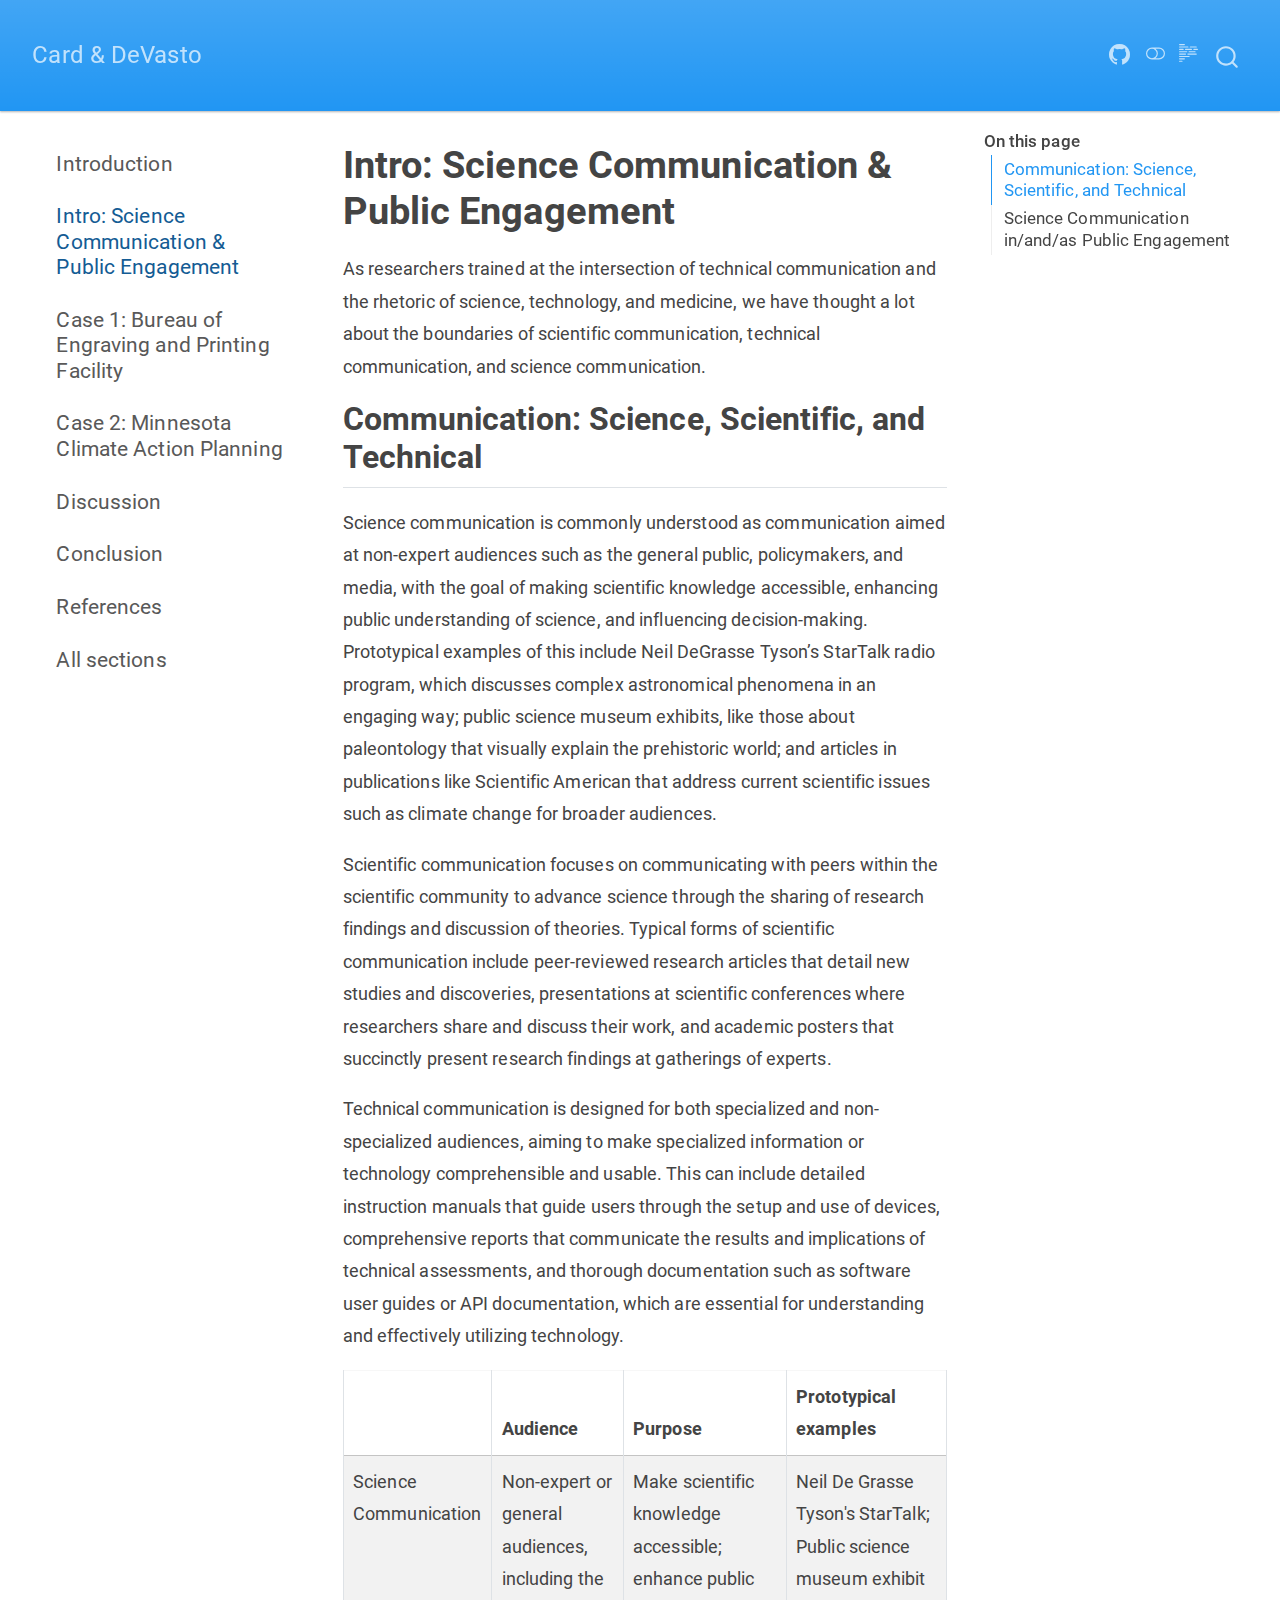
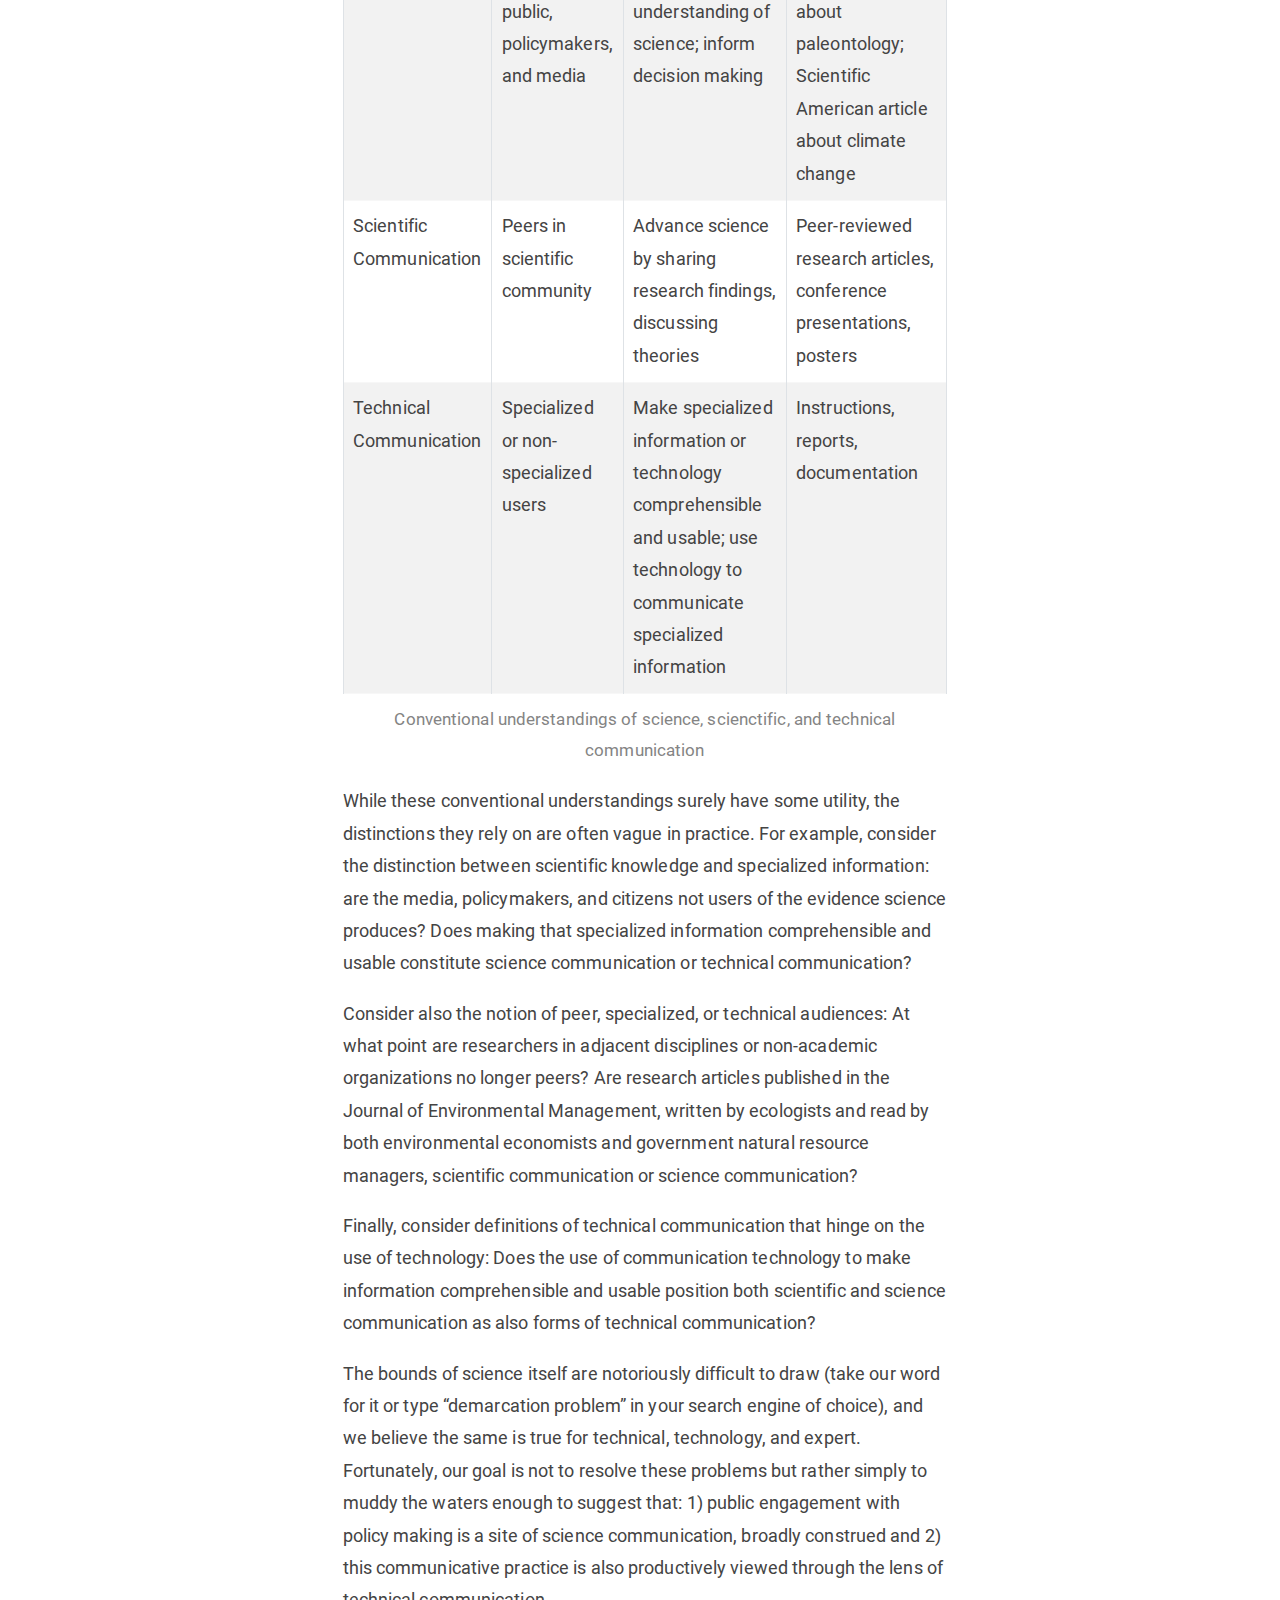
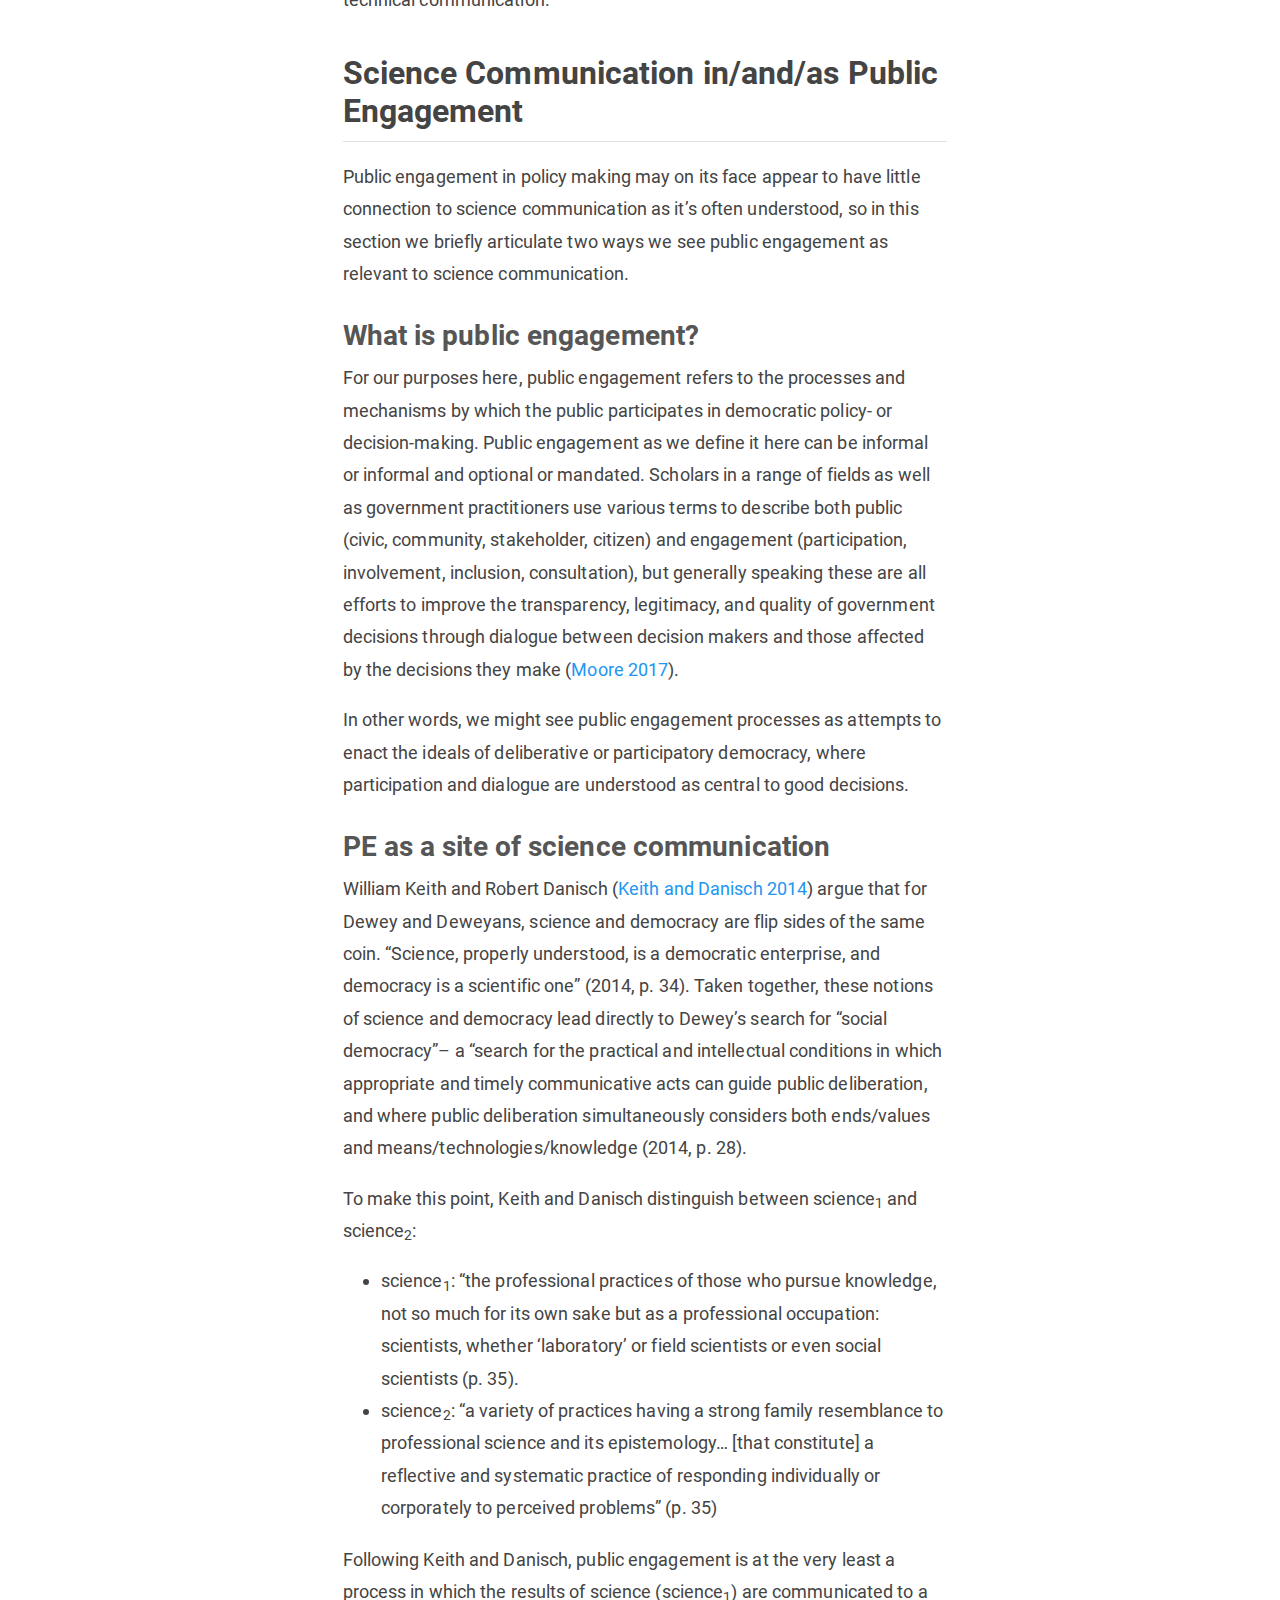
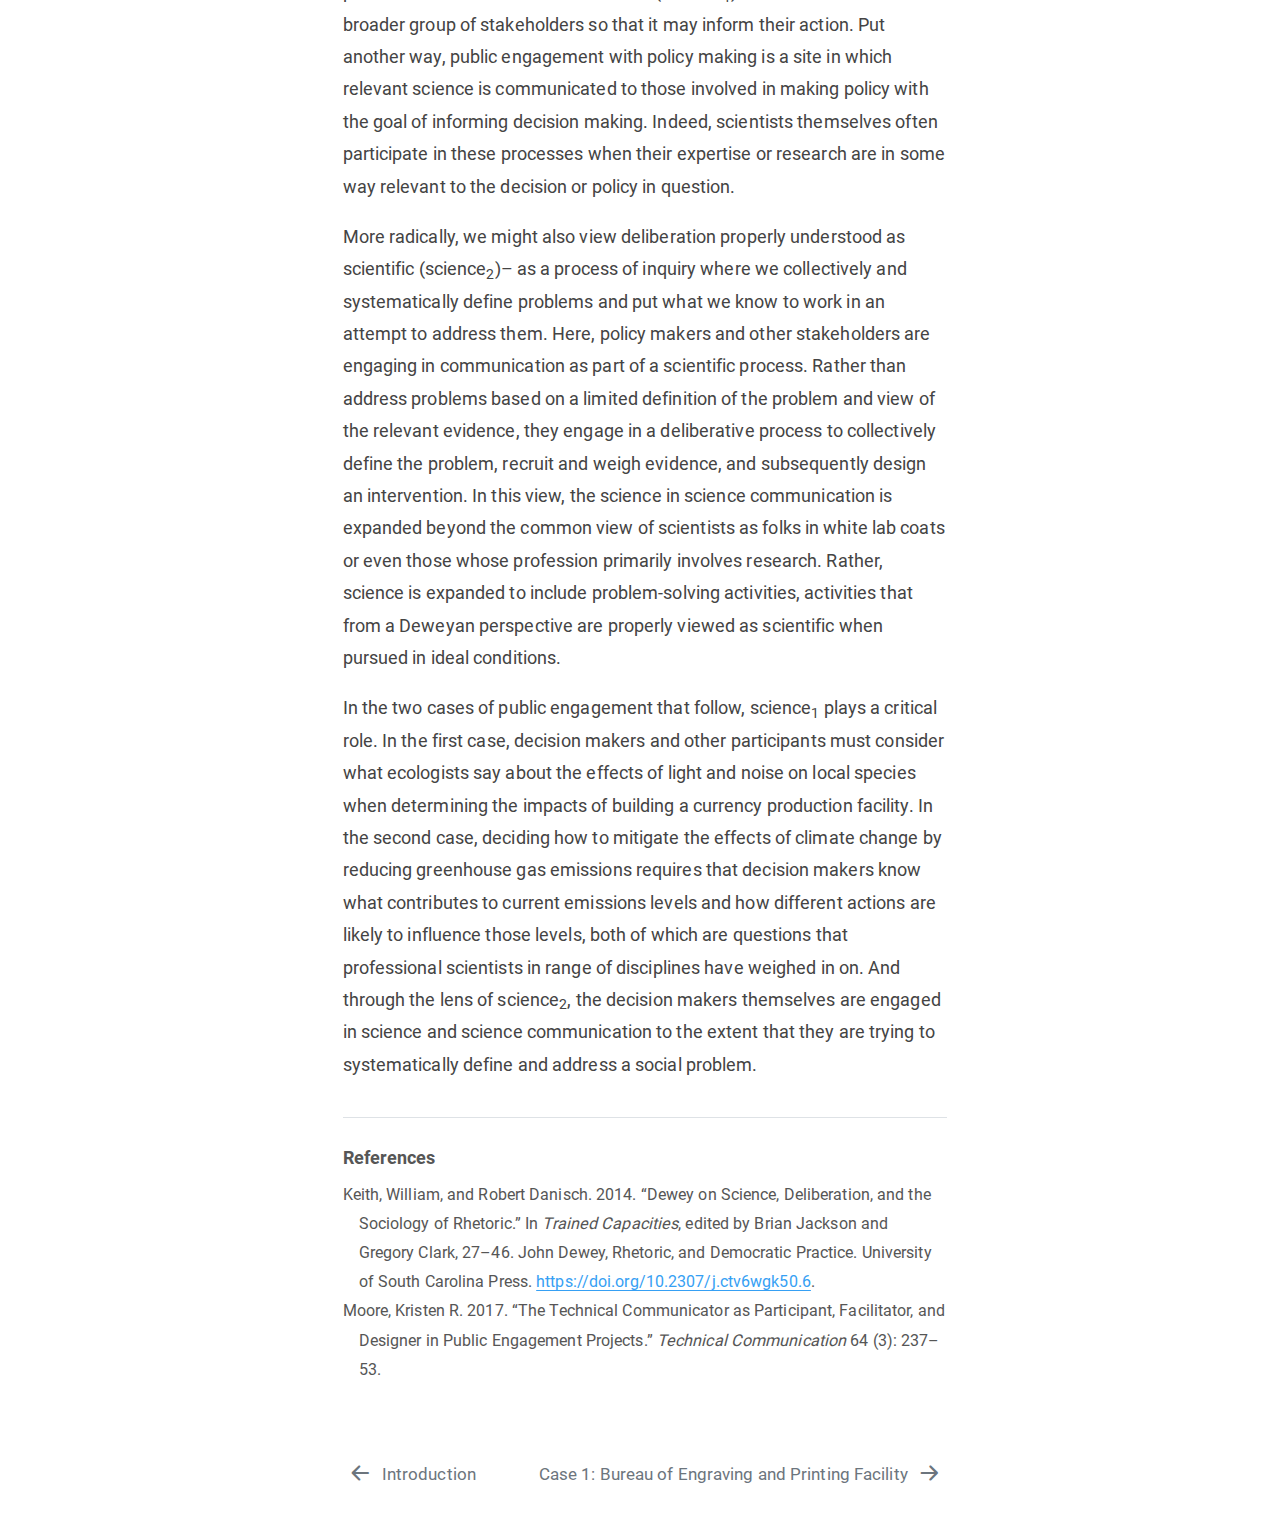
==== commit a3a89ab3: "added EJScreen and grant diagram" ====
--- a/docs/article/a02_background.html
+++ b/docs/article/a02_background.html
@@ -4731,7 +4731,7 @@
         <li class="sidebar-item">
   <div class="sidebar-item-container"> 
   <a href="../index.html" class="sidebar-item-text sidebar-link">
- <span class="menu-text">About this webtext</span></a>
+ <span class="menu-text">Introduction</span></a>
   </div>
 </li>
         <li class="sidebar-item">
@@ -5453,8 +5453,8 @@
 </script>
 <nav class="page-navigation">
   <div class="nav-page nav-page-previous">
-      <a href="../index.html" class="pagination-link" aria-label="About this webtext">
-        <i class="bi bi-arrow-left-short"></i> <span class="nav-page-text">About this webtext</span>
+      <a href="../index.html" class="pagination-link" aria-label="Introduction">
+        <i class="bi bi-arrow-left-short"></i> <span class="nav-page-text">Introduction</span>
       </a>          
   </div>
   <div class="nav-page nav-page-next">
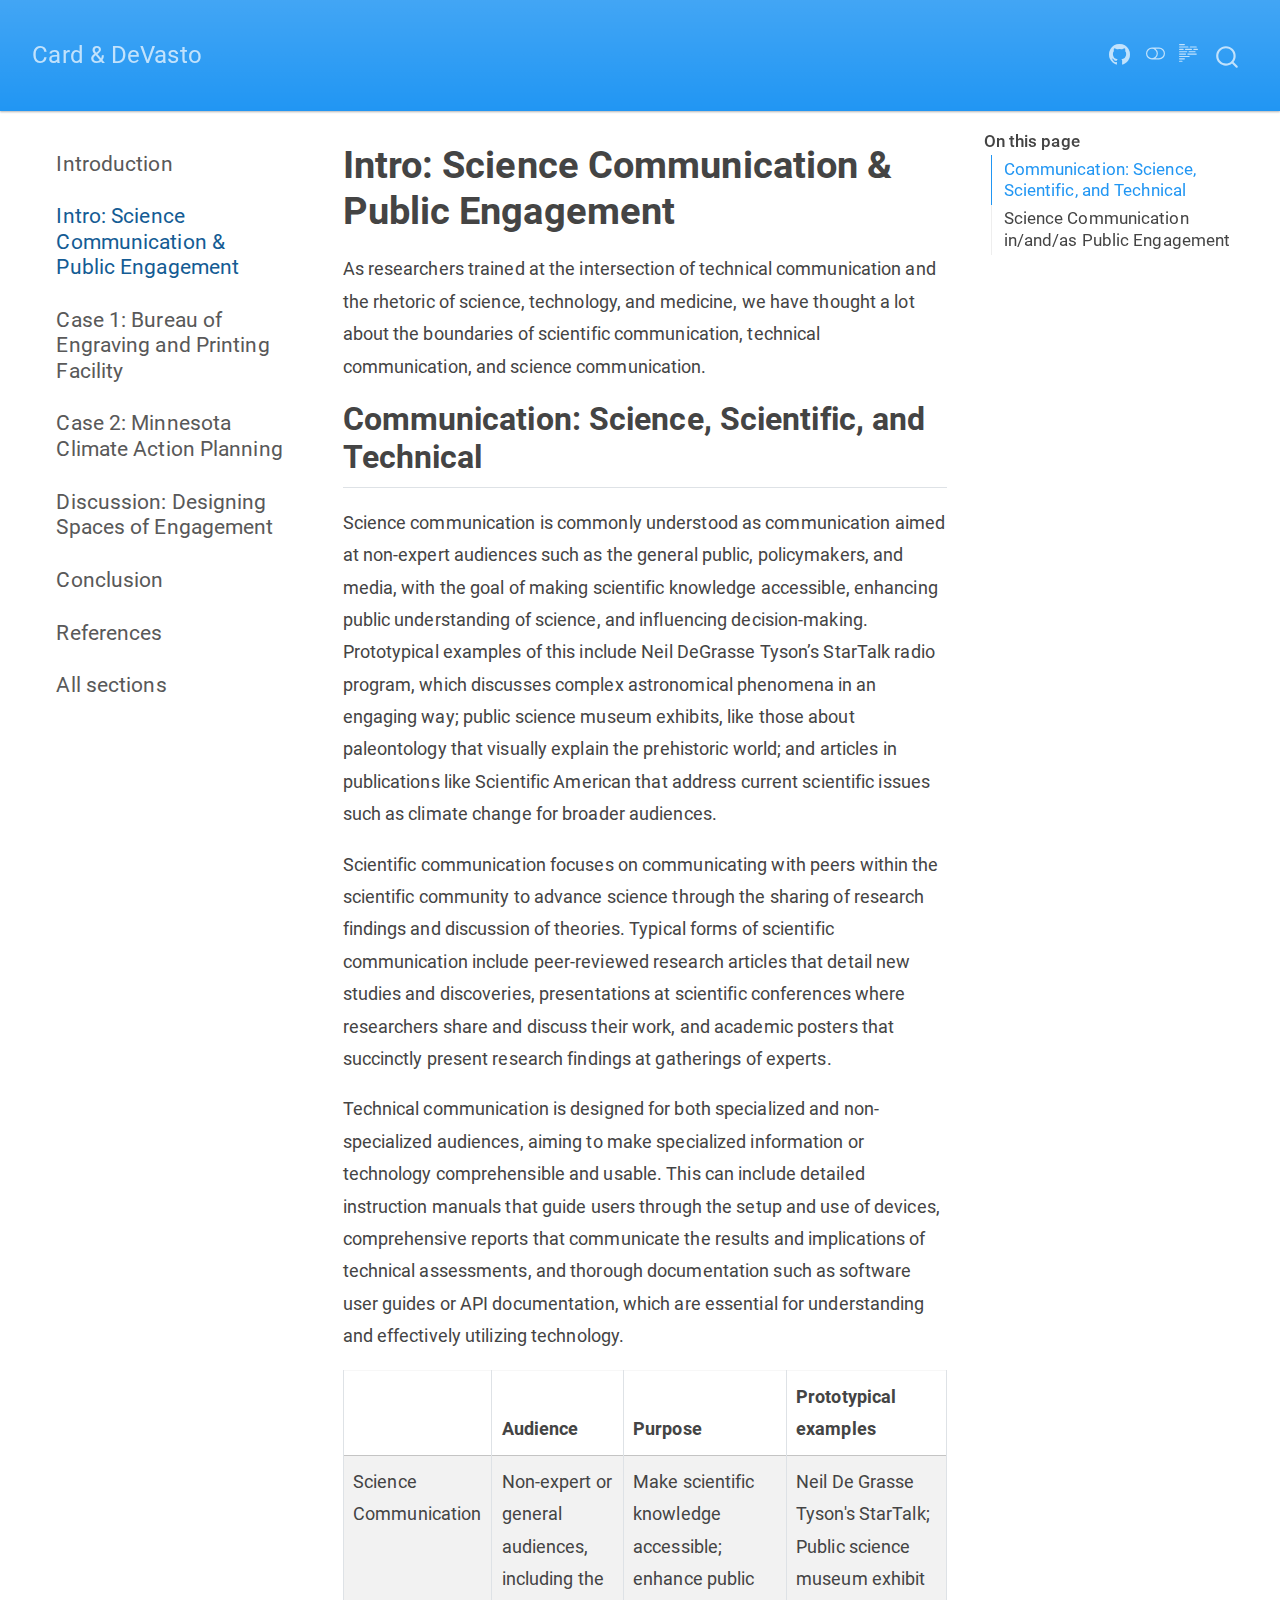
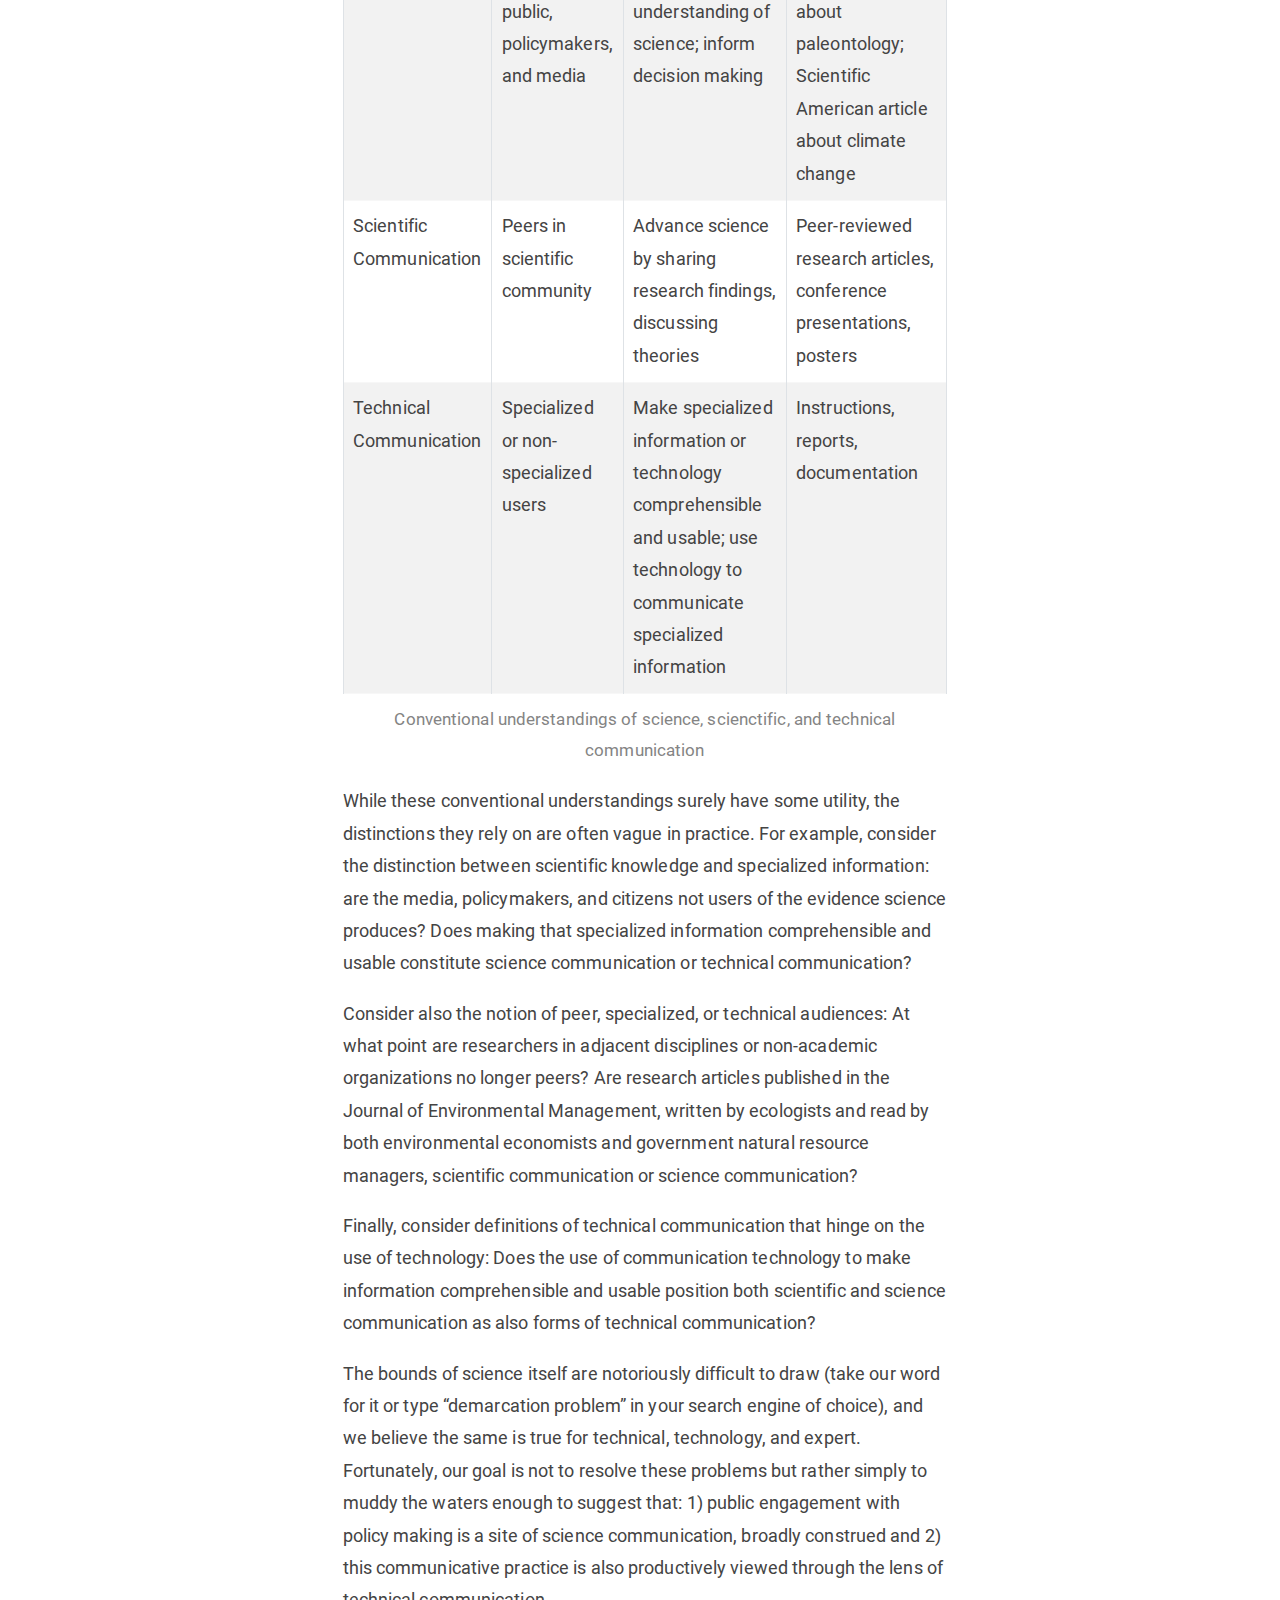
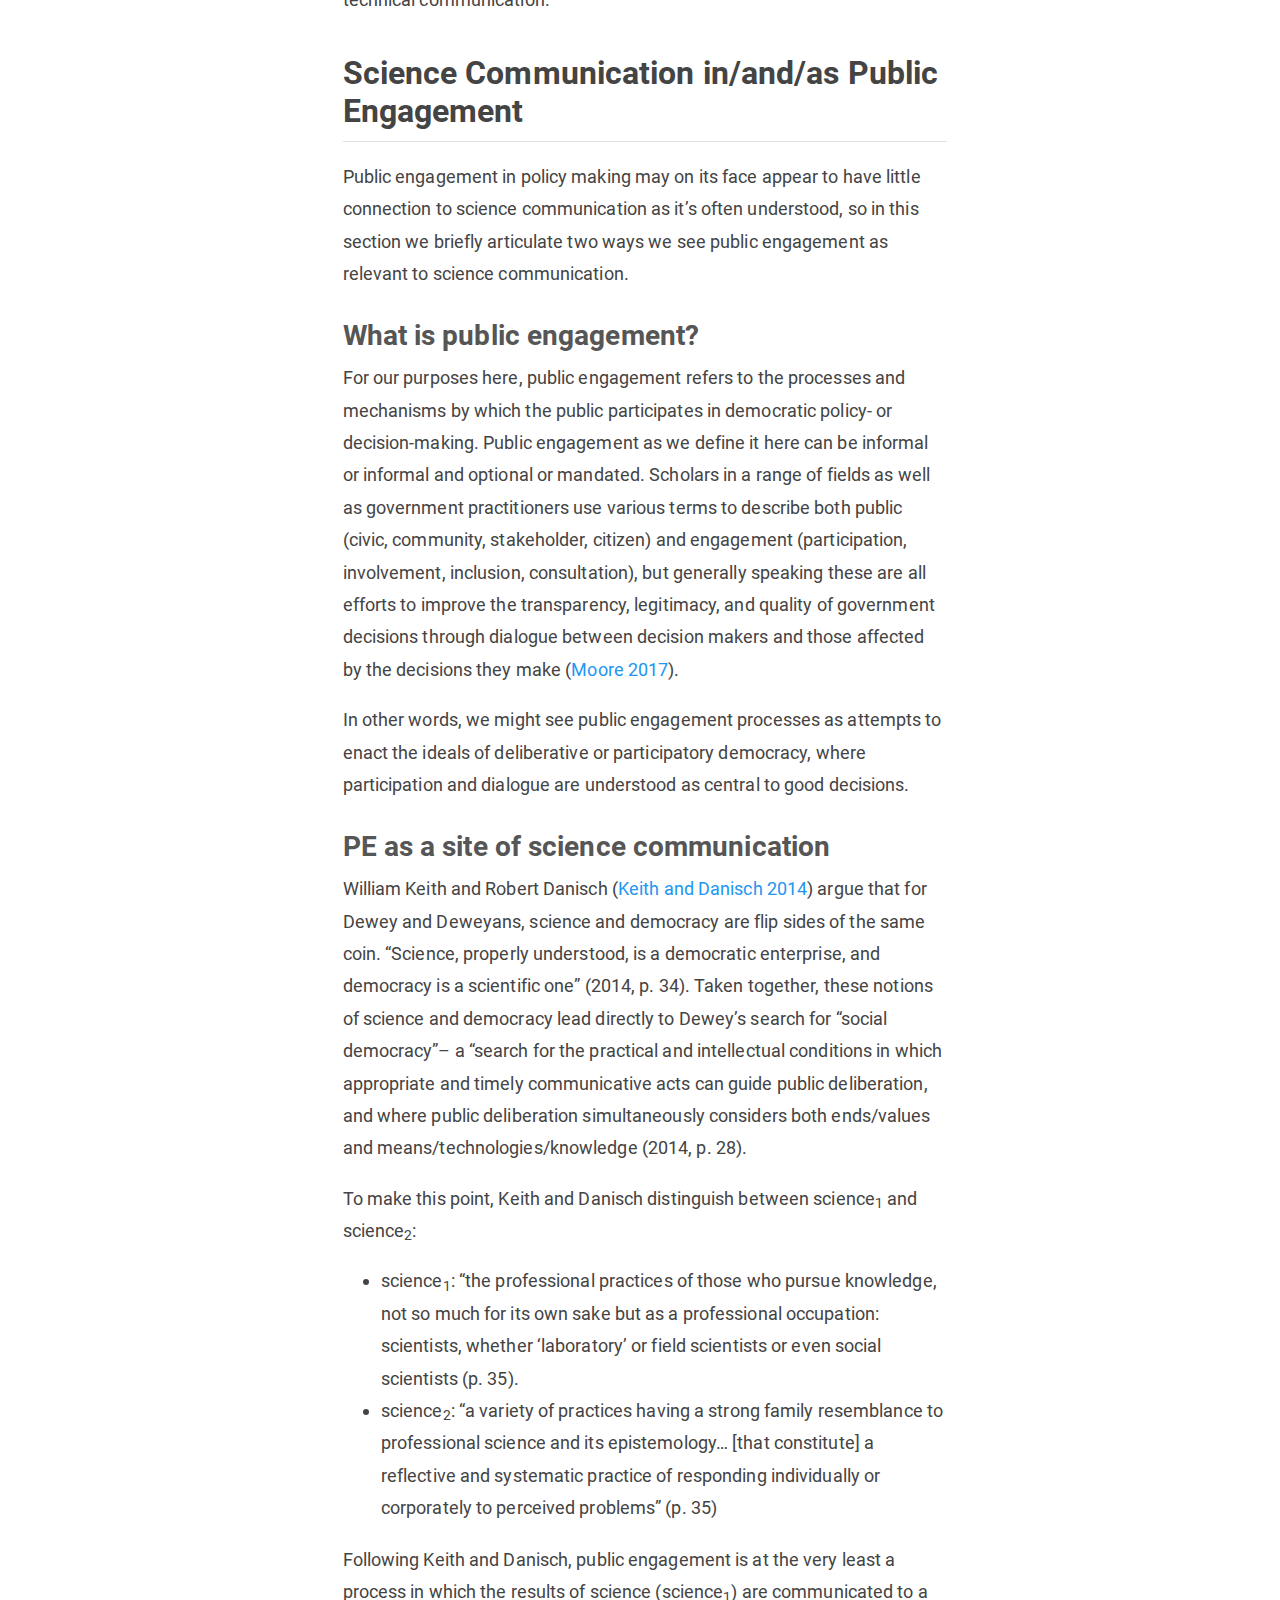
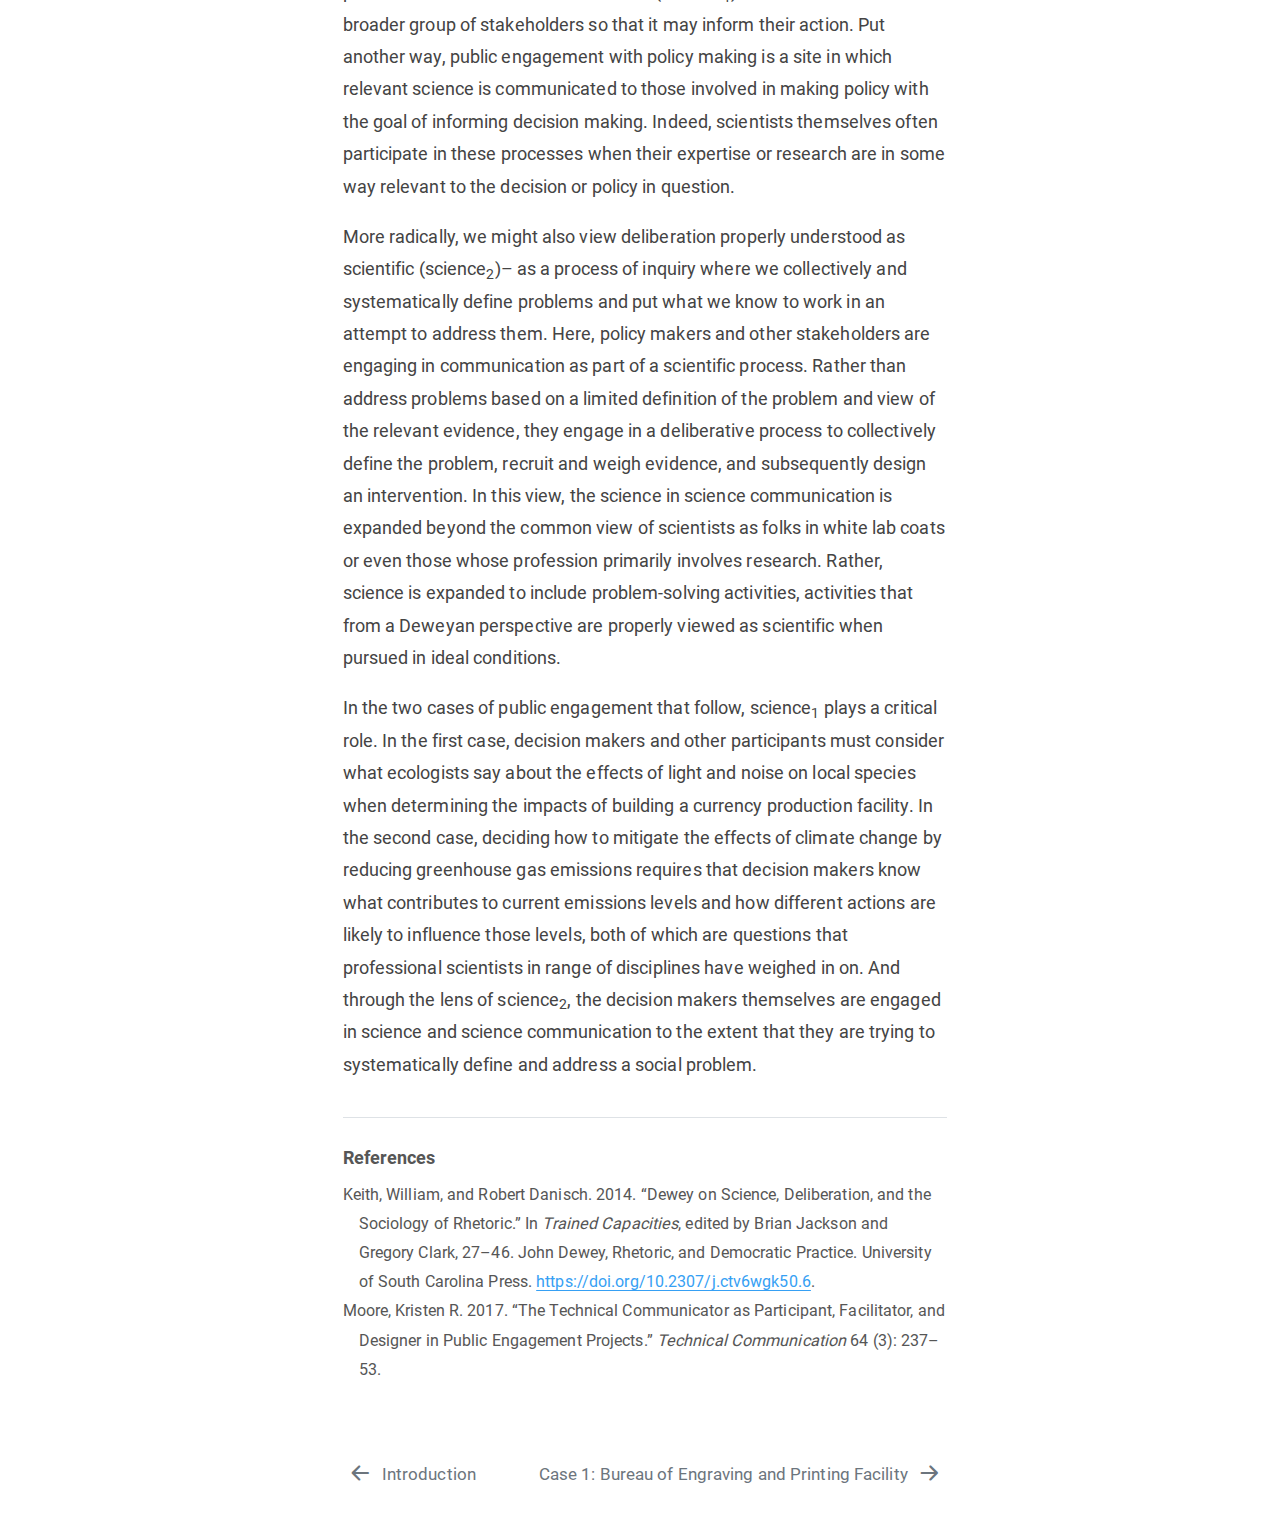
==== commit 38b3d0f6: "added discussion draft" ====
--- a/docs/article/a02_background.html
+++ b/docs/article/a02_background.html
@@ -4755,7 +4755,7 @@
         <li class="sidebar-item">
   <div class="sidebar-item-container"> 
   <a href="../article/a06_discussion.html" class="sidebar-item-text sidebar-link">
- <span class="menu-text">Discussion</span></a>
+ <span class="menu-text">Discussion: Designing Spaces of Engagement</span></a>
   </div>
 </li>
         <li class="sidebar-item">
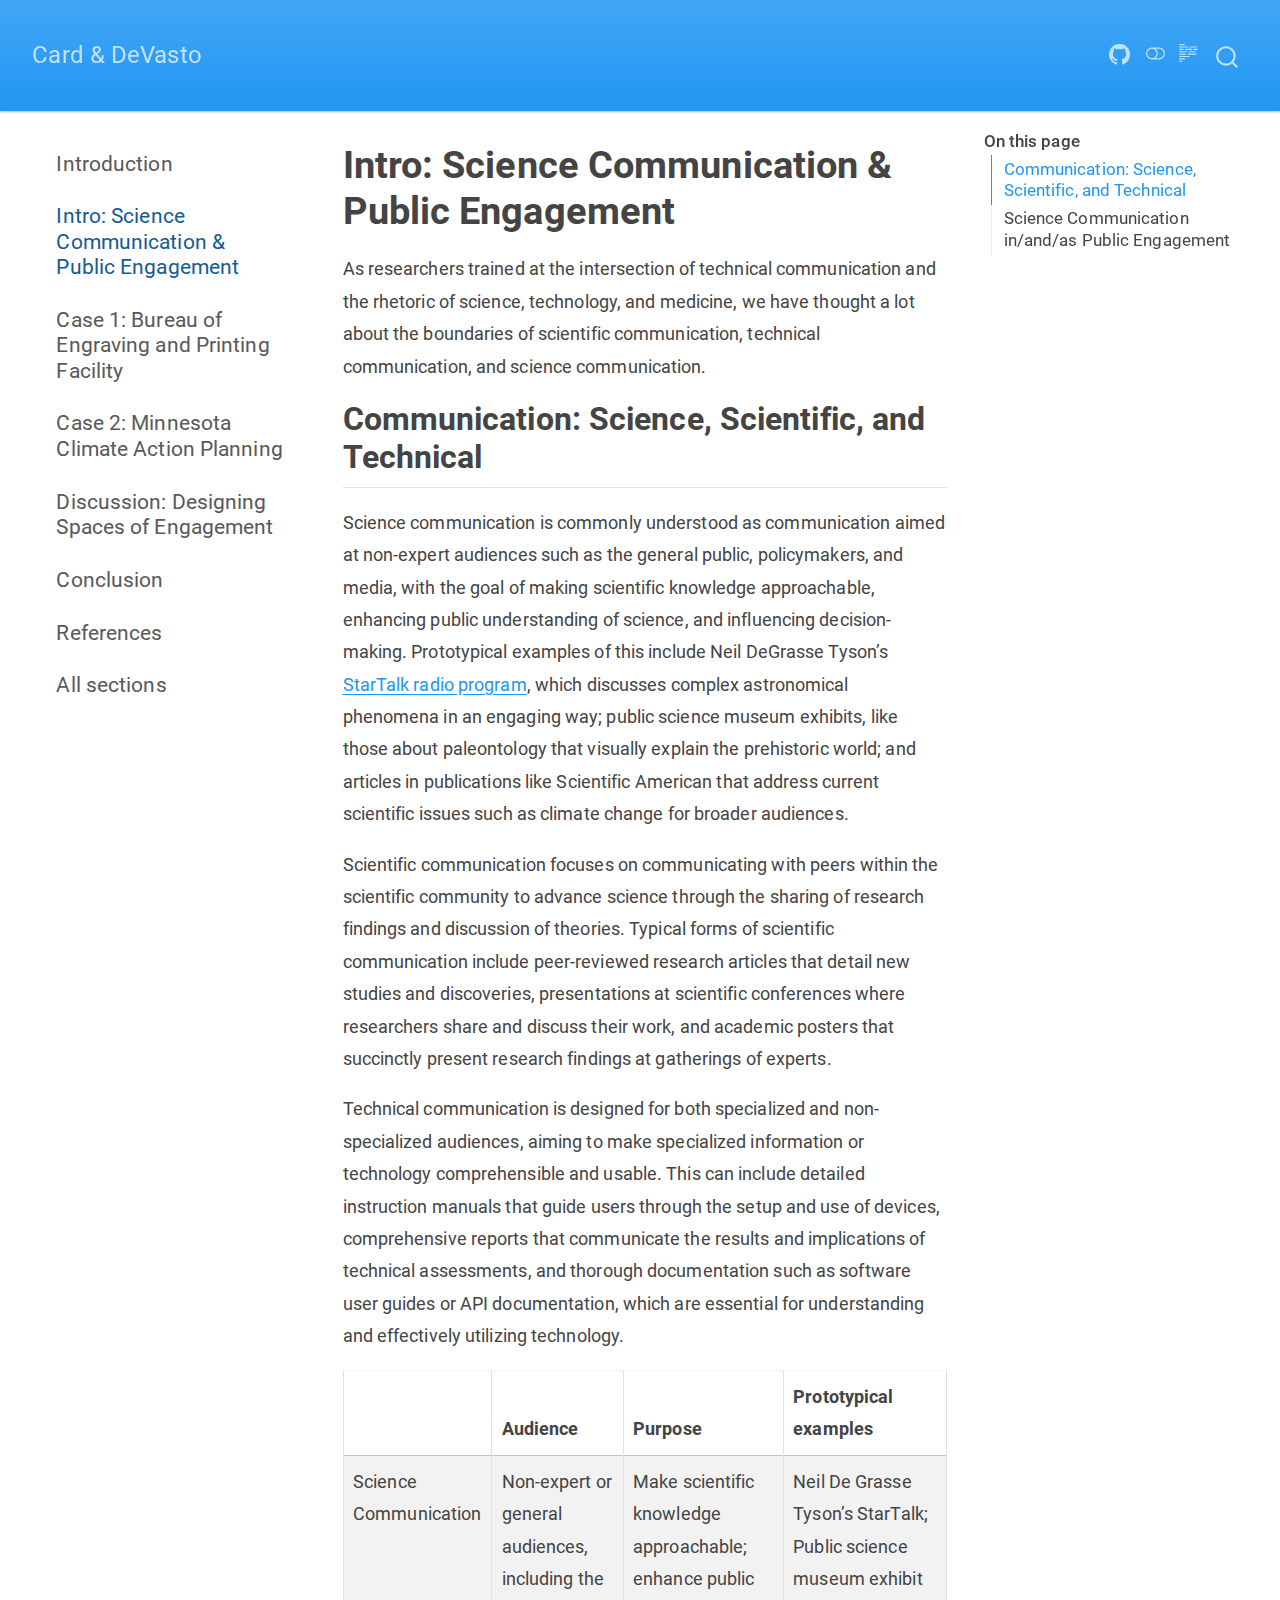
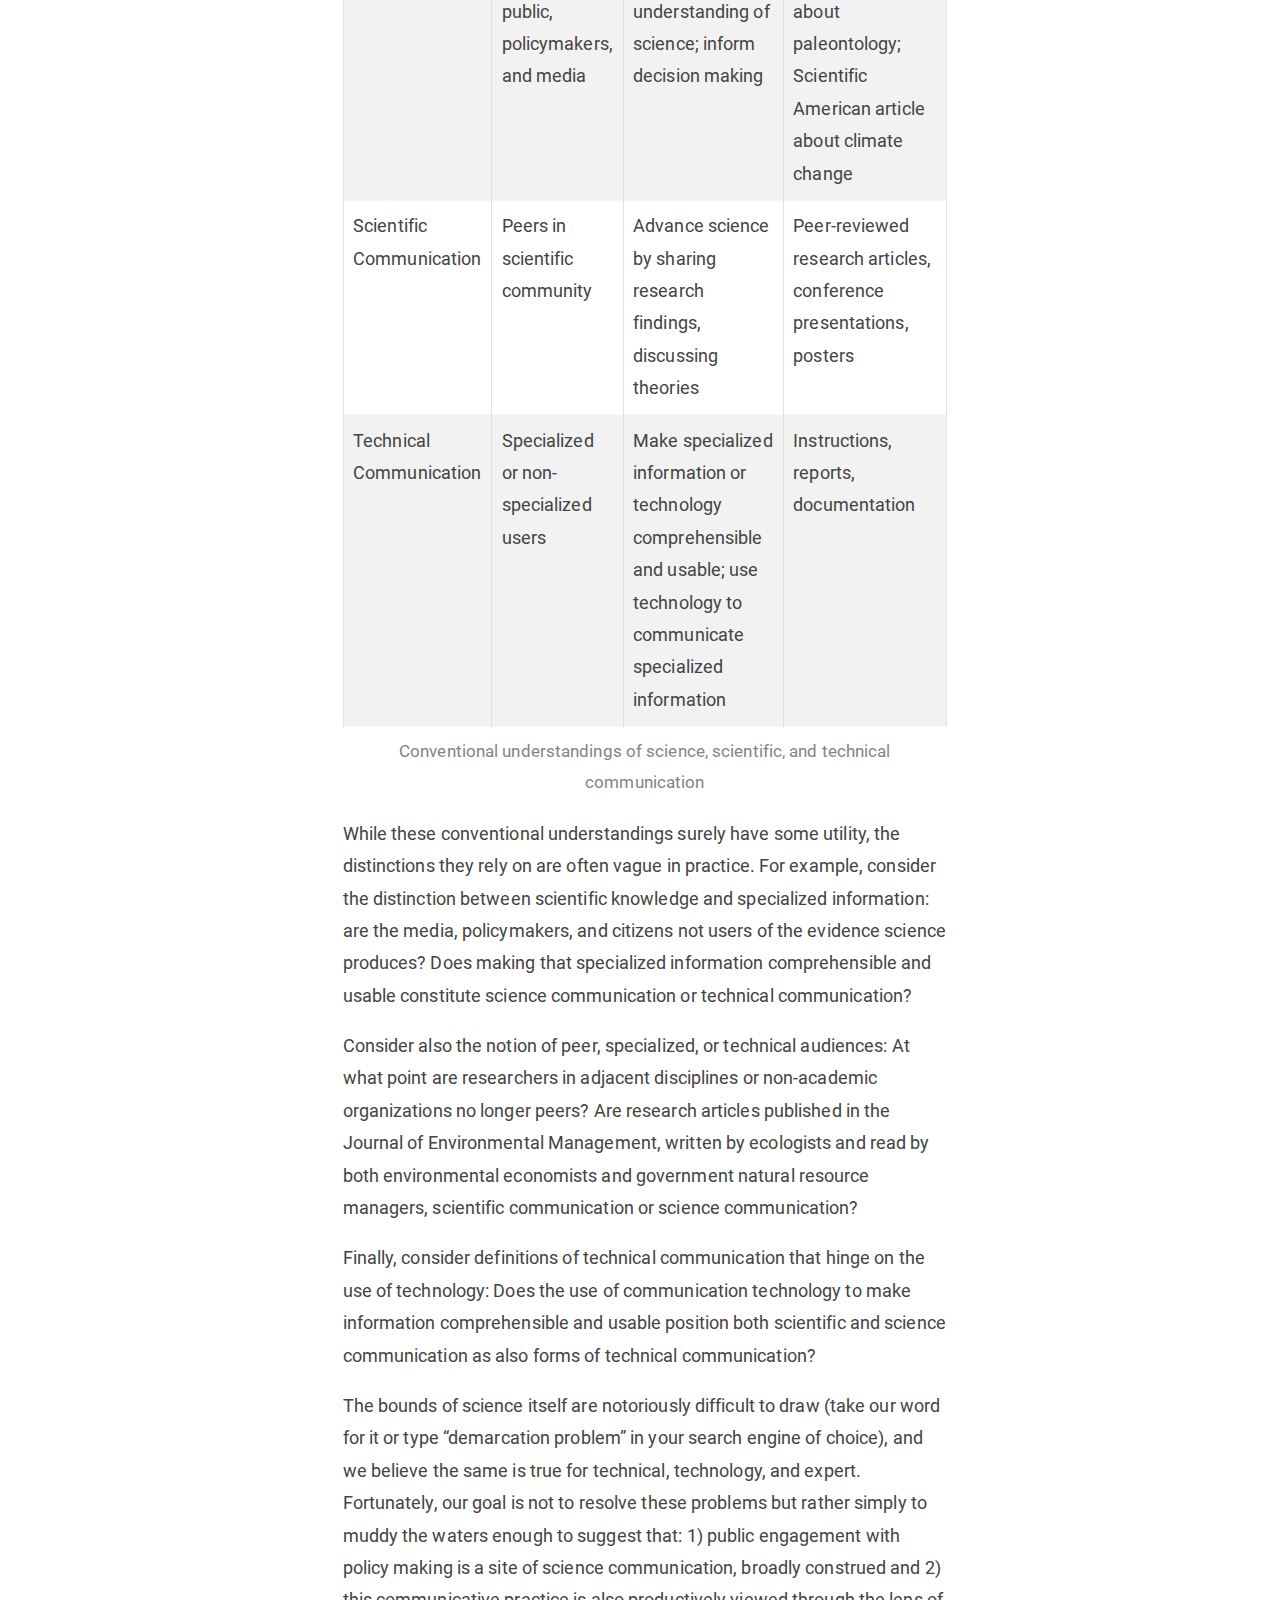
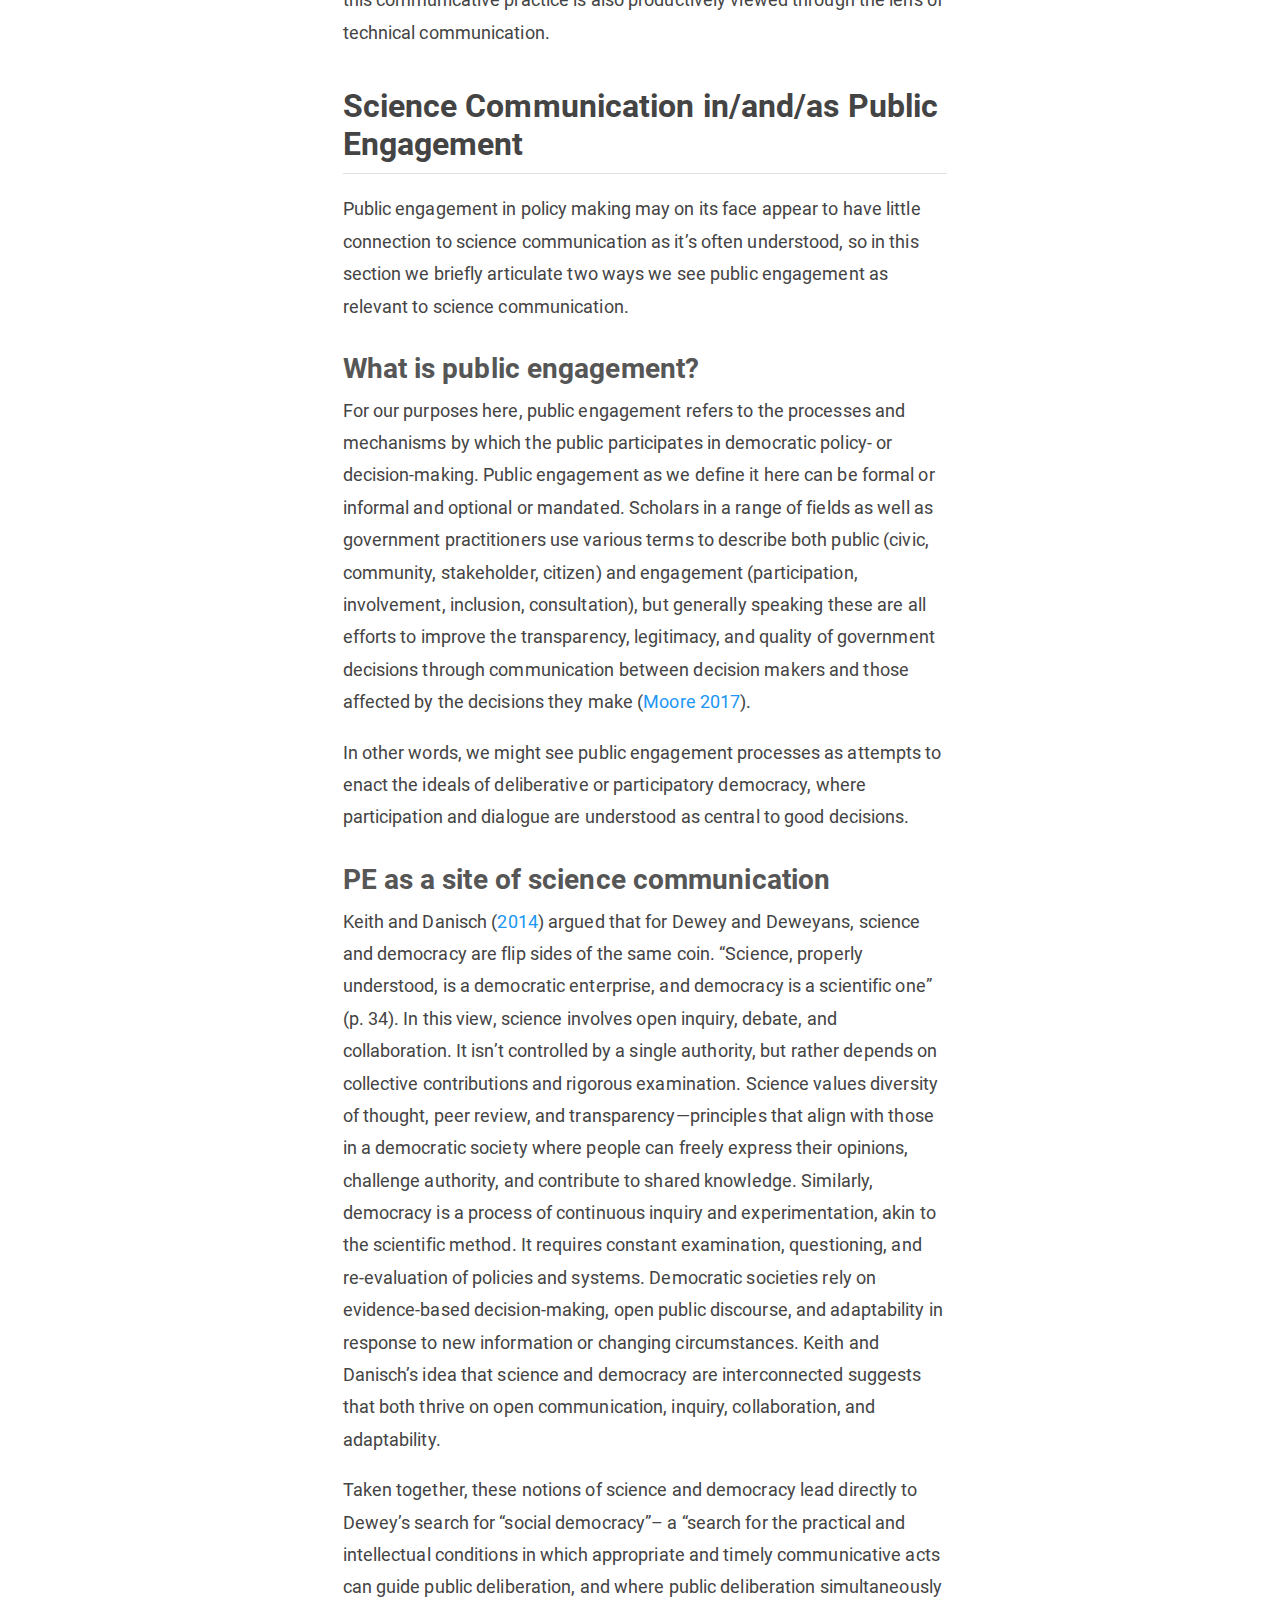
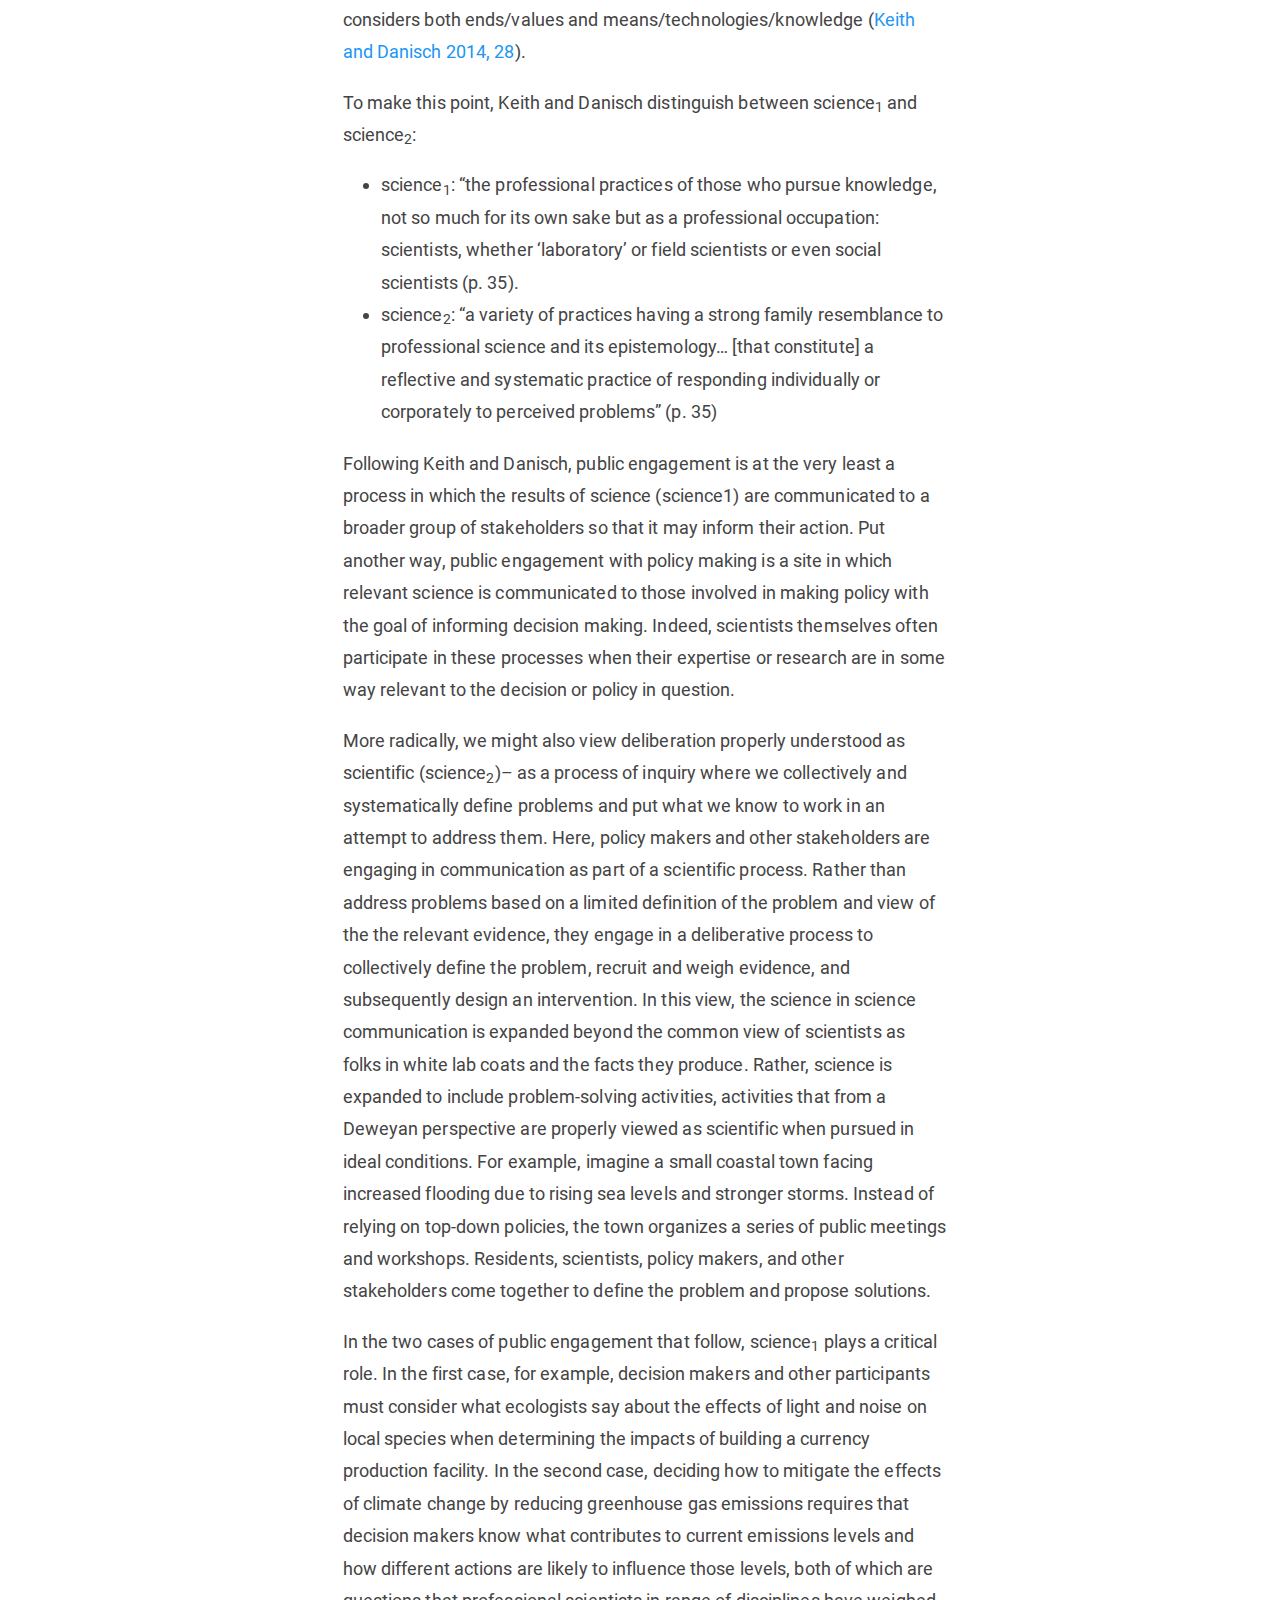
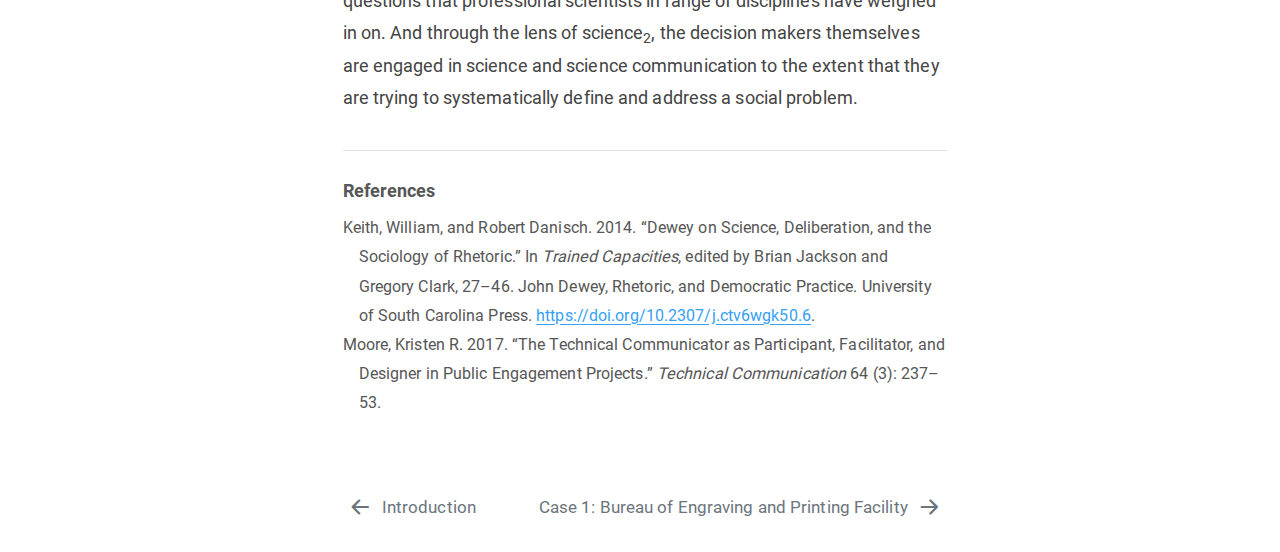
==== commit 1130179b: "added edits, discussion, conclusion" ====
--- a/docs/article/a02_background.html
+++ b/docs/article/a02_background.html
@@ -4695,7 +4695,7 @@
           <div class="collapse navbar-collapse" id="navbarCollapse">
             <ul class="navbar-nav navbar-nav-scroll ms-auto">
   <li class="nav-item compact">
-    <a class="nav-link" href="https://danieljcard1.github.io/card-devasto_kairos-submission/"> <i class="bi bi-github" role="img" aria-label="Github">
+    <a class="nav-link" href="https://github.com/danieljcard1/card-devasto"> <i class="bi bi-github" role="img" aria-label="Github">
 </i> 
 <span class="menu-text"></span></a>
   </li>  
@@ -4820,16 +4820,16 @@
 <p>As researchers trained at the intersection of technical communication and the rhetoric of science, technology, and medicine, we have thought a lot about the boundaries of scientific communication, technical communication, and science communication.</p>
 <section id="communication-science-scientific-and-technical" class="level2">
 <h2 class="anchored" data-anchor-id="communication-science-scientific-and-technical">Communication: Science, Scientific, and Technical</h2>
-<p>Science communication is commonly understood as communication aimed at non-expert audiences such as the general public, policymakers, and media, with the goal of making scientific knowledge accessible, enhancing public understanding of science, and influencing decision-making. Prototypical examples of this include Neil DeGrasse Tyson’s StarTalk radio program, which discusses complex astronomical phenomena in an engaging way; public science museum exhibits, like those about paleontology that visually explain the prehistoric world; and articles in publications like Scientific American that address current scientific issues such as climate change for broader audiences.</p>
+<p>Science communication is commonly understood as communication aimed at non-expert audiences such as the general public, policymakers, and media, with the goal of making scientific knowledge approachable, enhancing public understanding of science, and influencing decision-making. Prototypical examples of this include Neil DeGrasse Tyson’s <a href="https://startalkmedia.com/">StarTalk radio program</a>, which discusses complex astronomical phenomena in an engaging way; public science museum exhibits, like those about paleontology that visually explain the prehistoric world; and articles in publications like Scientific American that address current scientific issues such as climate change for broader audiences.</p>
 <p>Scientific communication focuses on communicating with peers within the scientific community to advance science through the sharing of research findings and discussion of theories. Typical forms of scientific communication include peer-reviewed research articles that detail new studies and discoveries, presentations at scientific conferences where researchers share and discuss their work, and academic posters that succinctly present research findings at gatherings of experts.</p>
 <p>Technical communication is designed for both specialized and non-specialized audiences, aiming to make specialized information or technology comprehensible and usable. This can include detailed instruction manuals that guide users through the setup and use of devices, comprehensive reports that communicate the results and implications of technical assessments, and thorough documentation such as software user guides or API documentation, which are essential for understanding and effectively utilizing technology.</p>
 <table class="table-striped table-hover table-bordered table">
-<caption>Conventional understandings of science, scienctific, and technical communication</caption>
+<caption>Conventional understandings of science, scientific, and technical communication</caption>
 <colgroup>
-<col style="width: 7%">
-<col style="width: 21%">
-<col style="width: 34%">
-<col style="width: 36%">
+<col style="width: 20%">
+<col style="width: 20%">
+<col style="width: 28%">
+<col style="width: 30%">
 </colgroup>
 <thead>
 <tr class="header">
@@ -4843,8 +4843,8 @@
 <tr class="odd">
 <td>Science Communication</td>
 <td>Non-expert or general audiences, including the public, policymakers, and media</td>
-<td>Make scientific knowledge accessible; enhance public understanding of science; inform decision making</td>
-<td>Neil De Grasse Tyson&#39;s StarTalk; Public science museum exhibit about paleontology; Scientific American article about climate change</td>
+<td>Make scientific knowledge approachable; enhance public understanding of science; inform decision making</td>
+<td>Neil De Grasse Tyson’s StarTalk; Public science museum exhibit about paleontology; Scientific American article about climate change</td>
 </tr>
 <tr class="even">
 <td>Scientific Communication</td>
@@ -4870,20 +4870,21 @@
 <p>Public engagement in policy making may on its face appear to have little connection to science communication as it’s often understood, so in this section we briefly articulate two ways we see public engagement as relevant to science communication.</p>
 <section id="what-is-public-engagement" class="level3">
 <h3 class="anchored" data-anchor-id="what-is-public-engagement">What is public engagement?</h3>
-<p>For our purposes here, public engagement refers to the processes and mechanisms by which the public participates in democratic policy- or decision-making. Public engagement as we define it here can be informal or informal and optional or mandated. Scholars in a range of fields as well as government practitioners use various terms to describe both public (civic, community, stakeholder, citizen) and engagement (participation, involvement, inclusion, consultation), but generally speaking these are all efforts to improve the transparency, legitimacy, and quality of government decisions through dialogue between decision makers and those affected by the decisions they make <span class="citation" data-cites="moore2017">(<a href="#ref-moore2017" role="doc-biblioref">Moore 2017</a>)</span>.</p>
+<p>For our purposes here, public engagement refers to the processes and mechanisms by which the public participates in democratic policy- or decision-making. Public engagement as we define it here can be formal or informal and optional or mandated. Scholars in a range of fields as well as government practitioners use various terms to describe both public (civic, community, stakeholder, citizen) and engagement (participation, involvement, inclusion, consultation), but generally speaking these are all efforts to improve the transparency, legitimacy, and quality of government decisions through communication between decision makers and those affected by the decisions they make <span class="citation" data-cites="moore2017">(<a href="#ref-moore2017" role="doc-biblioref">Moore 2017</a>)</span>.</p>
 <p>In other words, we might see public engagement processes as attempts to enact the ideals of deliberative or participatory democracy, where participation and dialogue are understood as central to good decisions.</p>
 </section>
 <section id="pe-as-a-site-of-science-communication" class="level3">
 <h3 class="anchored" data-anchor-id="pe-as-a-site-of-science-communication">PE as a site of science communication</h3>
-<p>William Keith and Robert Danisch <span class="citation" data-cites="keith2014">(<a href="#ref-keith2014" role="doc-biblioref">Keith and Danisch 2014</a>)</span> argue that for Dewey and Deweyans, science and democracy are flip sides of the same coin. “Science, properly understood, is a democratic enterprise, and democracy is a scientific one” (2014, p. 34). Taken together, these notions of science and democracy lead directly to Dewey’s search for “social democracy”– a “search for the practical and intellectual conditions in which appropriate and timely communicative acts can guide public deliberation, and where public deliberation simultaneously considers both ends/values and means/technologies/knowledge (2014, p. 28).</p>
+<p><span class="citation" data-cites="keith2014">Keith and Danisch (<a href="#ref-keith2014" role="doc-biblioref">2014</a>)</span> argued that for Dewey and Deweyans, science and democracy are flip sides of the same coin. “Science, properly understood, is a democratic enterprise, and democracy is a scientific one” (p. 34). In this view, science involves open inquiry, debate, and collaboration. It isn’t controlled by a single authority, but rather depends on collective contributions and rigorous examination. Science values diversity of thought, peer review, and transparency—principles that align with those in a democratic society where people can freely express their opinions, challenge authority, and contribute to shared knowledge. Similarly, democracy is a process of continuous inquiry and experimentation, akin to the scientific method. It requires constant examination, questioning, and re-evaluation of policies and systems. Democratic societies rely on evidence-based decision-making, open public discourse, and adaptability in response to new information or changing circumstances. Keith and Danisch’s idea that science and democracy are interconnected suggests that both thrive on open communication, inquiry, collaboration, and adaptability.</p>
+<p>Taken together, these notions of science and democracy lead directly to Dewey’s search for “social democracy”– a “search for the practical and intellectual conditions in which appropriate and timely communicative acts can guide public deliberation, and where public deliberation simultaneously considers both ends/values and means/technologies/knowledge <span class="citation" data-cites="keith2014">(<a href="#ref-keith2014" role="doc-biblioref">Keith and Danisch 2014, 28</a>)</span>.</p>
 <p>To make this point, Keith and Danisch distinguish between science<sub>1</sub> and science<sub>2</sub>:</p>
 <ul>
 <li>science<sub>1</sub>: “the professional practices of those who pursue knowledge, not so much for its own sake but as a professional occupation: scientists, whether ‘laboratory’ or field scientists or even social scientists (p. 35).</li>
 <li>science<sub>2</sub>: “a variety of practices having a strong family resemblance to professional science and its epistemology… [that constitute] a reflective and systematic practice of responding individually or corporately to perceived problems” (p. 35)</li>
 </ul>
-<p>Following Keith and Danisch, public engagement is at the very least a process in which the results of science (science<sub>1</sub>) are communicated to a broader group of stakeholders so that it may inform their action. Put another way, public engagement with policy making is a site in which relevant science is communicated to those involved in making policy with the goal of informing decision making. Indeed, scientists themselves often participate in these processes when their expertise or research are in some way relevant to the decision or policy in question.</p>
-<p>More radically, we might also view deliberation properly understood as scientific (science<sub>2</sub>)– as a process of inquiry where we collectively and systematically define problems and put what we know to work in an attempt to address them. Here, policy makers and other stakeholders are engaging in communication as part of a scientific process. Rather than address problems based on a limited definition of the problem and view of the relevant evidence, they engage in a deliberative process to collectively define the problem, recruit and weigh evidence, and subsequently design an intervention. In this view, the science in science communication is expanded beyond the common view of scientists as folks in white lab coats or even those whose profession primarily involves research. Rather, science is expanded to include problem-solving activities, activities that from a Deweyan perspective are properly viewed as scientific when pursued in ideal conditions.</p>
-<p>In the two cases of public engagement that follow, science<sub>1</sub> plays a critical role. In the first case, decision makers and other participants must consider what ecologists say about the effects of light and noise on local species when determining the impacts of building a currency production facility. In the second case, deciding how to mitigate the effects of climate change by reducing greenhouse gas emissions requires that decision makers know what contributes to current emissions levels and how different actions are likely to influence those levels, both of which are questions that professional scientists in range of disciplines have weighed in on. And through the lens of science<sub>2</sub>, the decision makers themselves are engaged in science and science communication to the extent that they are trying to systematically define and address a social problem.</p>
+<p>Following Keith and Danisch, public engagement is at the very least a process in which the results of science (science1) are communicated to a broader group of stakeholders so that it may inform their action. Put another way, public engagement with policy making is a site in which relevant science is communicated to those involved in making policy with the goal of informing decision making. Indeed, scientists themselves often participate in these processes when their expertise or research are in some way relevant to the decision or policy in question.</p>
+<p>More radically, we might also view deliberation properly understood as scientific (science<sub>2</sub>)– as a process of inquiry where we collectively and systematically define problems and put what we know to work in an attempt to address them. Here, policy makers and other stakeholders are engaging in communication as part of a scientific process. Rather than address problems based on a limited definition of the problem and view of the the relevant evidence, they engage in a deliberative process to collectively define the problem, recruit and weigh evidence, and subsequently design an intervention. In this view, the science in science communication is expanded beyond the common view of scientists as folks in white lab coats and the facts they produce. Rather, science is expanded to include problem-solving activities, activities that from a Deweyan perspective are properly viewed as scientific when pursued in ideal conditions. For example, imagine a small coastal town facing increased flooding due to rising sea levels and stronger storms. Instead of relying on top-down policies, the town organizes a series of public meetings and workshops. Residents, scientists, policy makers, and other stakeholders come together to define the problem and propose solutions.</p>
+<p>In the two cases of public engagement that follow, science<sub>1</sub> plays a critical role. In the first case, for example, decision makers and other participants must consider what ecologists say about the effects of light and noise on local species when determining the impacts of building a currency production facility. In the second case, deciding how to mitigate the effects of climate change by reducing greenhouse gas emissions requires that decision makers know what contributes to current emissions levels and how different actions are likely to influence those levels, both of which are questions that professional scientists in range of disciplines have weighed in on. And through the lens of science<sub>2</sub>, the decision makers themselves are engaged in science and science communication to the extent that they are trying to systematically define and address a social problem.</p>
 
 
 
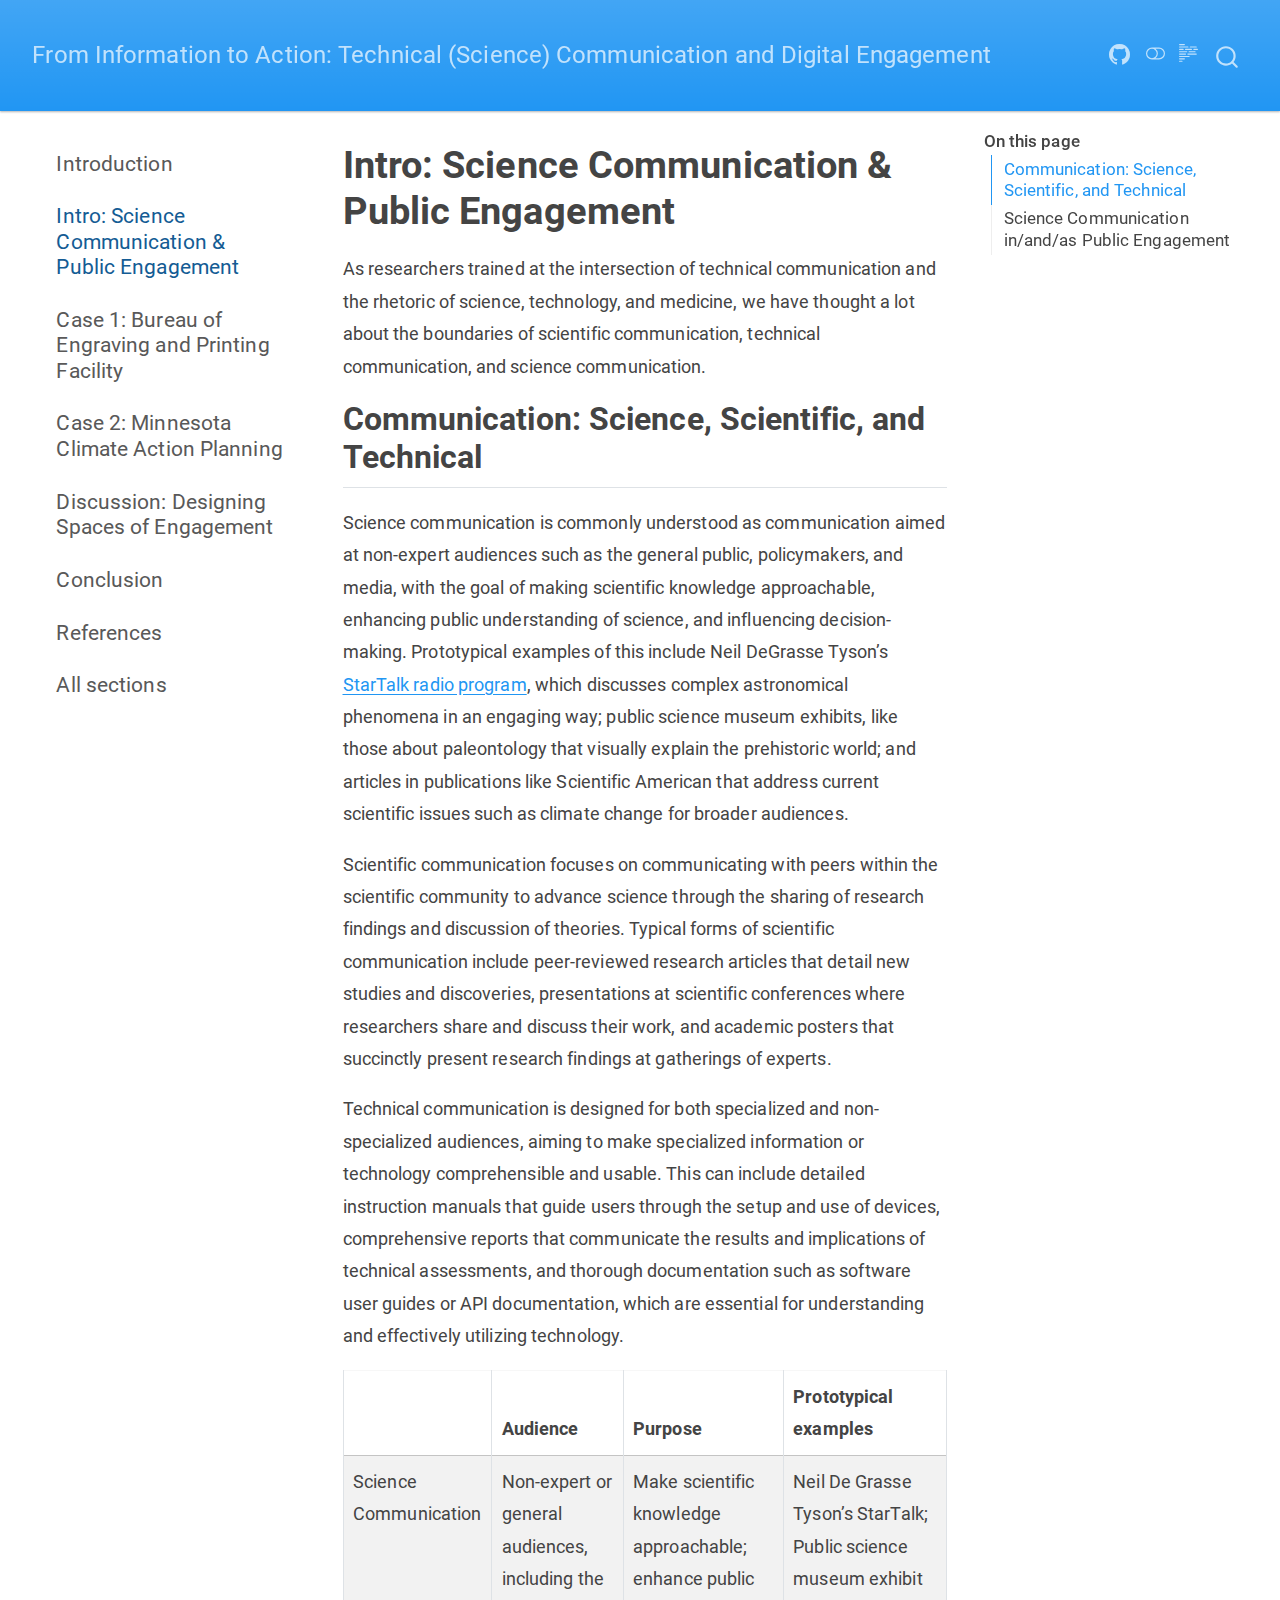
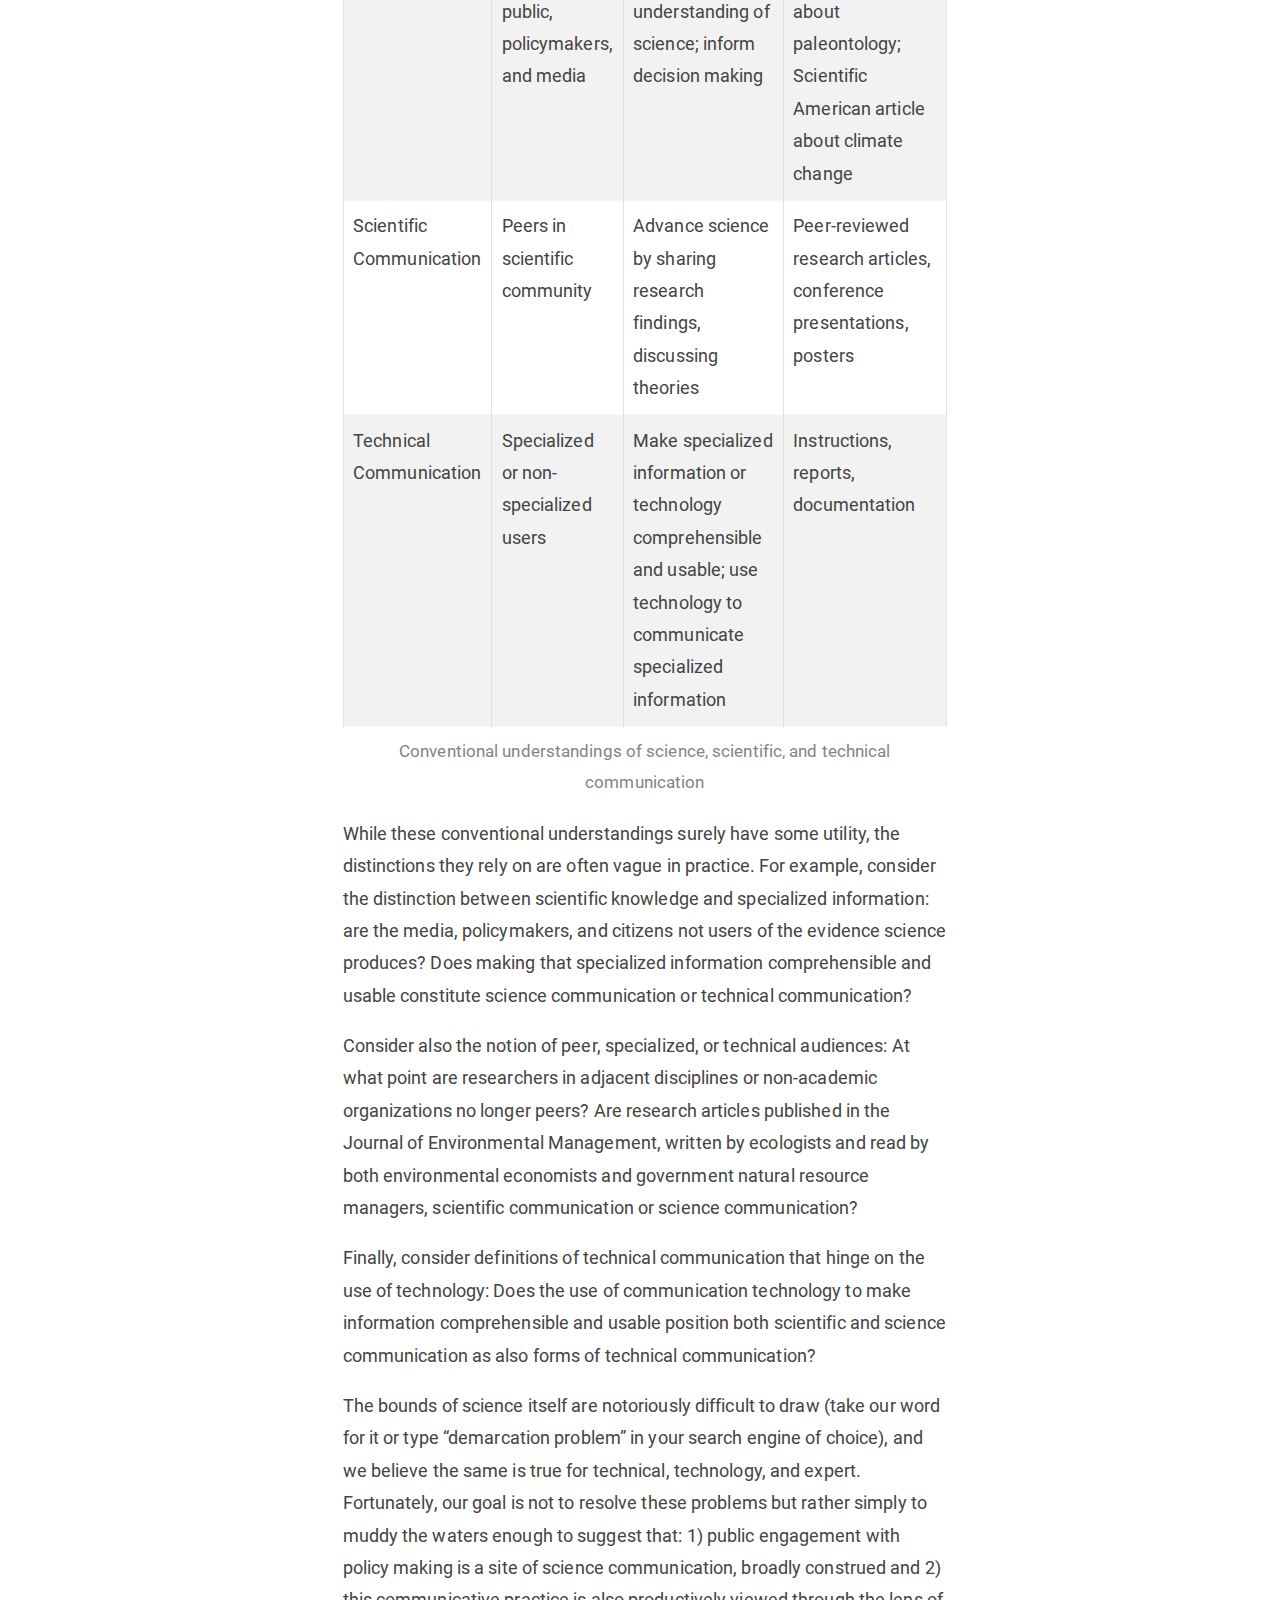
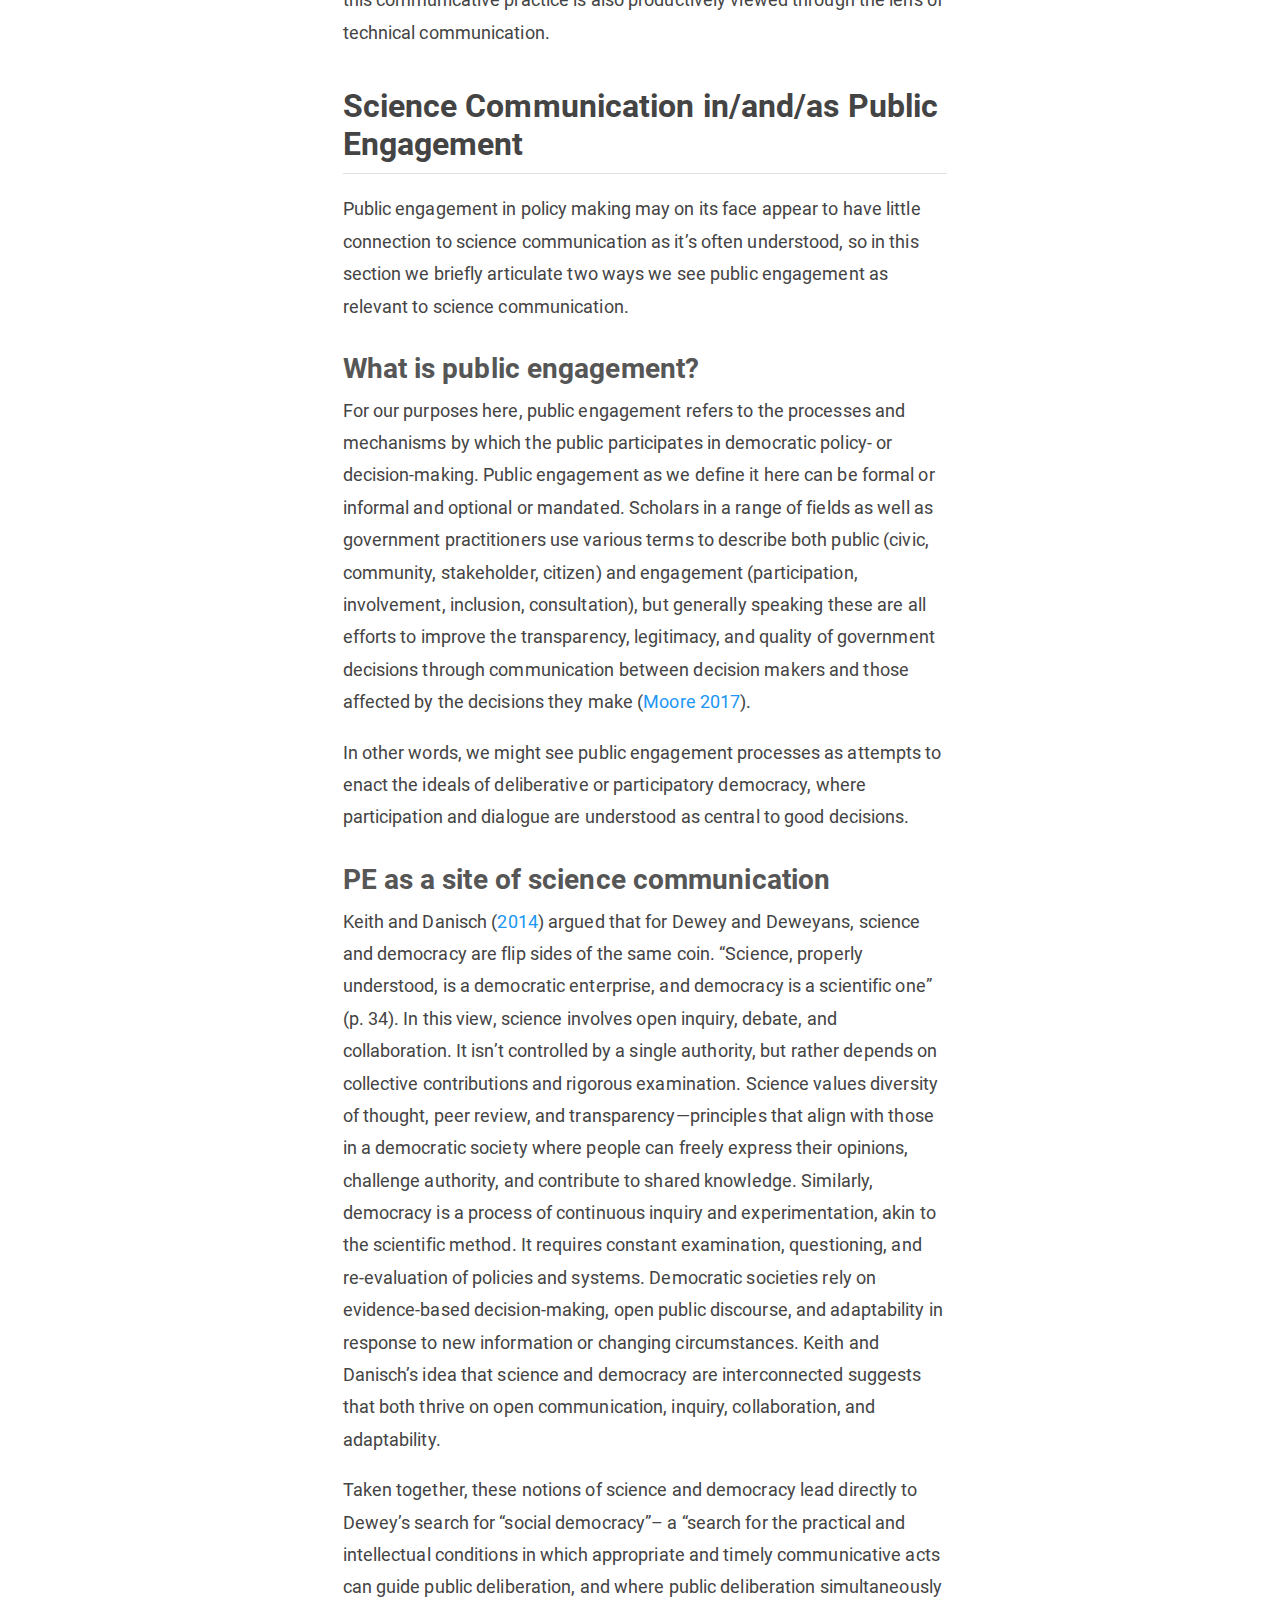
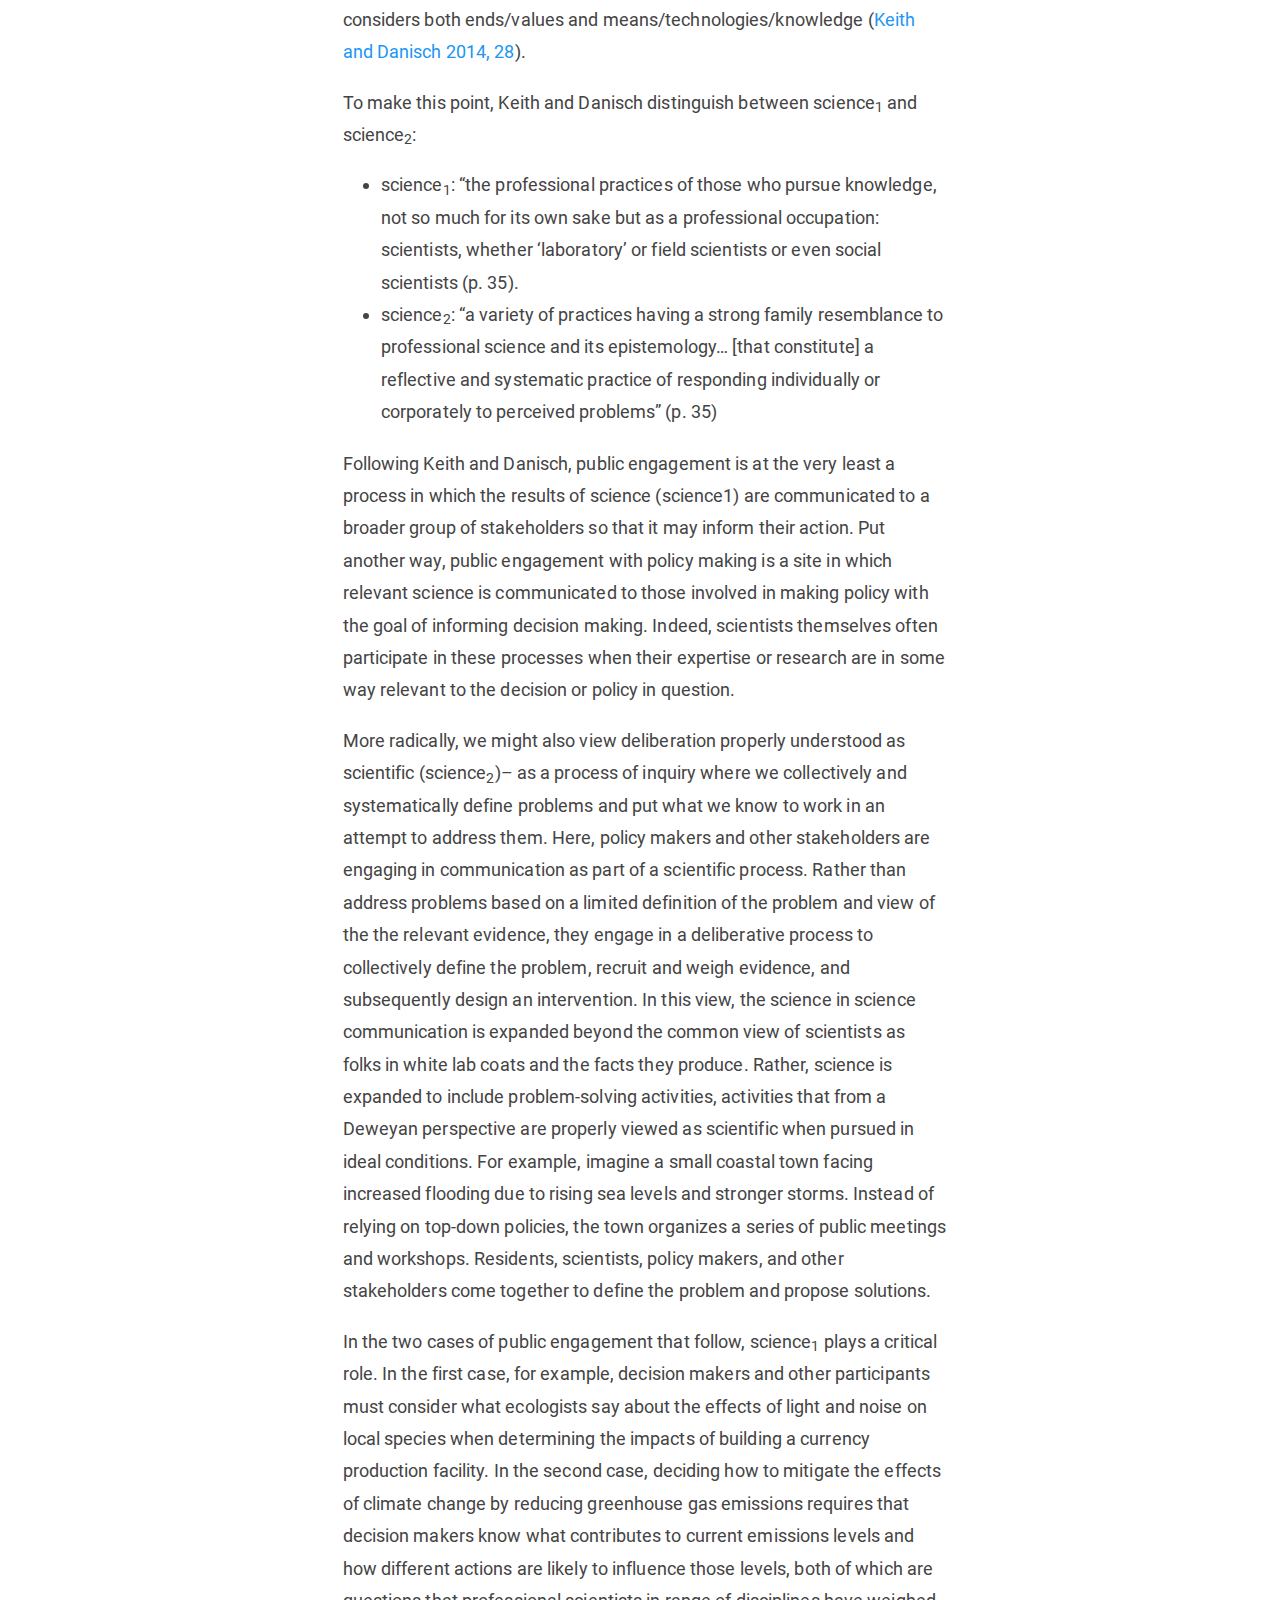
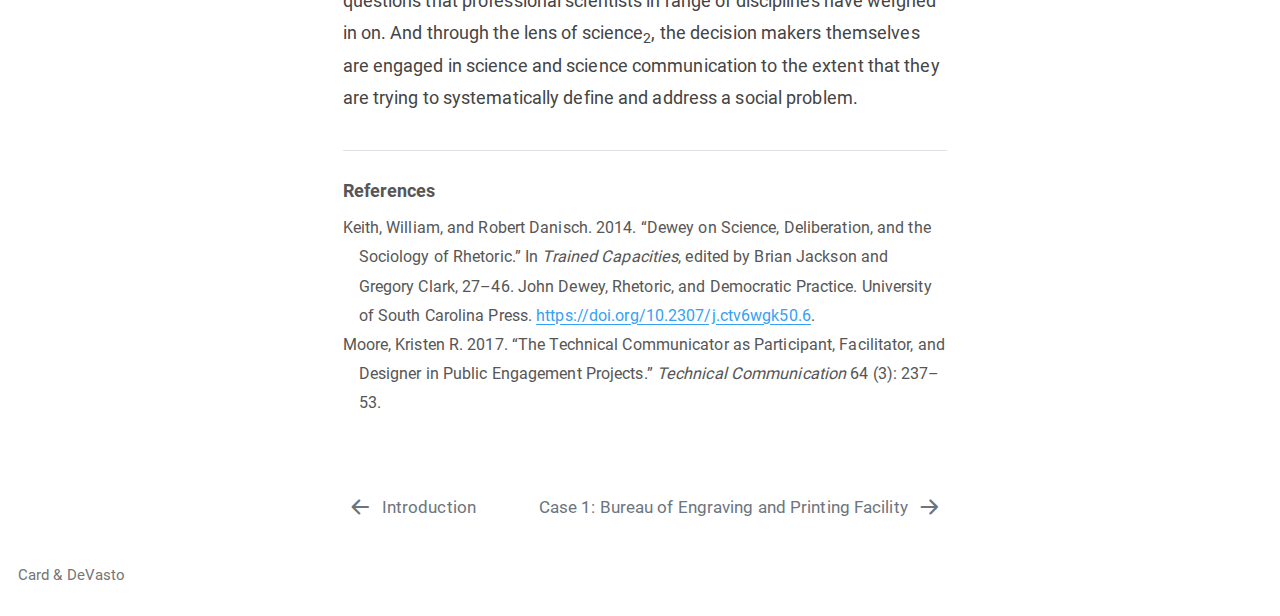
==== commit f443b70c: "minor edits" ====
--- a/docs/article/a02_background.html
+++ b/docs/article/a02_background.html
@@ -8,7 +8,7 @@
 
 <meta name="description" content="What does public engagement have to do with science communication?">
 
-<title>Card &amp; DeVasto - Intro: Science Communication &amp; Public Engagement</title>
+<title>From Information to Action: Technical (Science) Communication and Digital Engagement - Intro: Science Communication &amp; Public Engagement</title>
 <style>
 code{white-space: pre-wrap;}
 span.smallcaps{font-variant: small-caps;}
@@ -4685,7 +4685,7 @@
       <div class="navbar-container container-fluid">
       <div class="navbar-brand-container mx-auto">
     <a class="navbar-brand" href="../index.html">
-    <span class="navbar-title">Card &amp; DeVasto</span>
+    <span class="navbar-title">From Information to Action: Technical (Science) Communication and Digital Engagement</span>
     </a>
   </div>
             <div id="quarto-search" class title="Search"></div>
@@ -5465,6 +5465,19 @@
   </div>
 </nav>
 </div> <!-- /content -->
+<footer class="footer">
+  <div class="nav-footer">
+    <div class="nav-footer-left">
+<p>Card &amp; DeVasto</p>
+</div>   
+    <div class="nav-footer-center">
+       
+    </div>
+    <div class="nav-footer-right">
+       
+    </div>
+  </div>
+</footer>
 
 
 
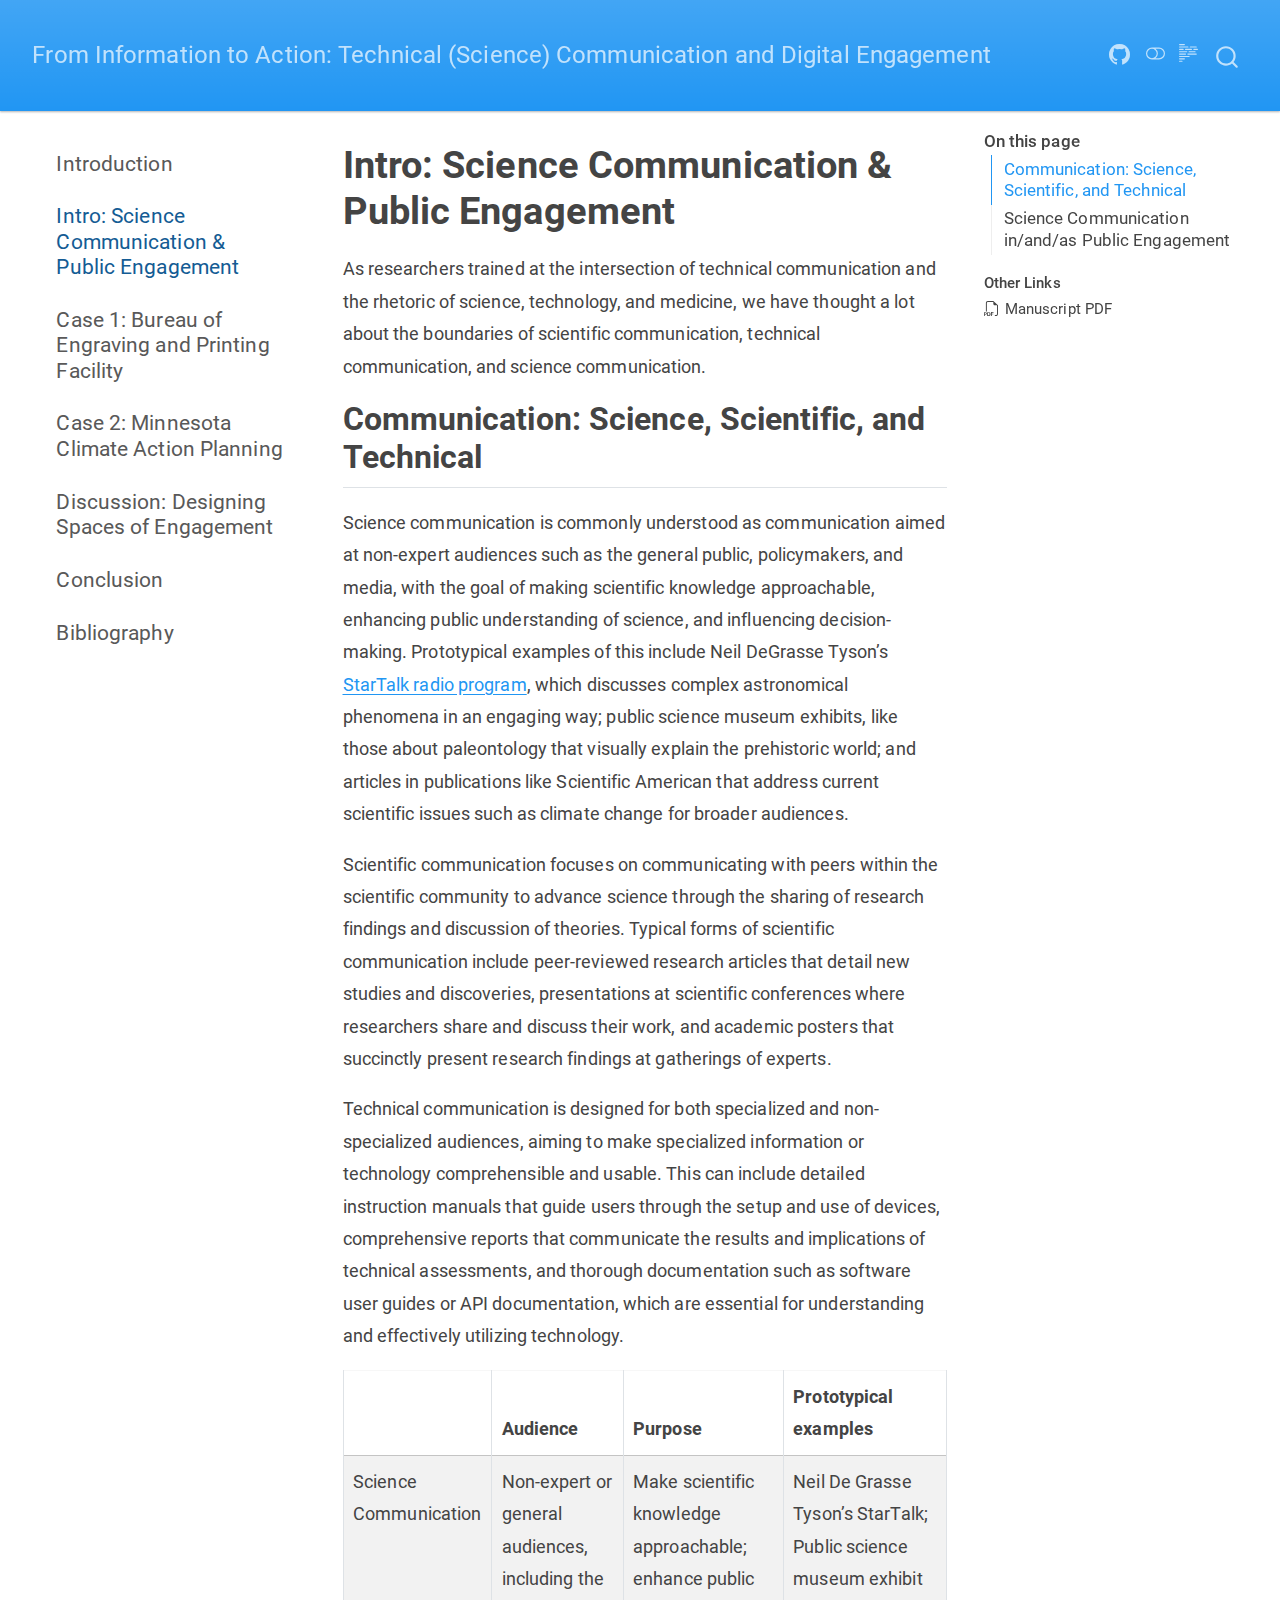
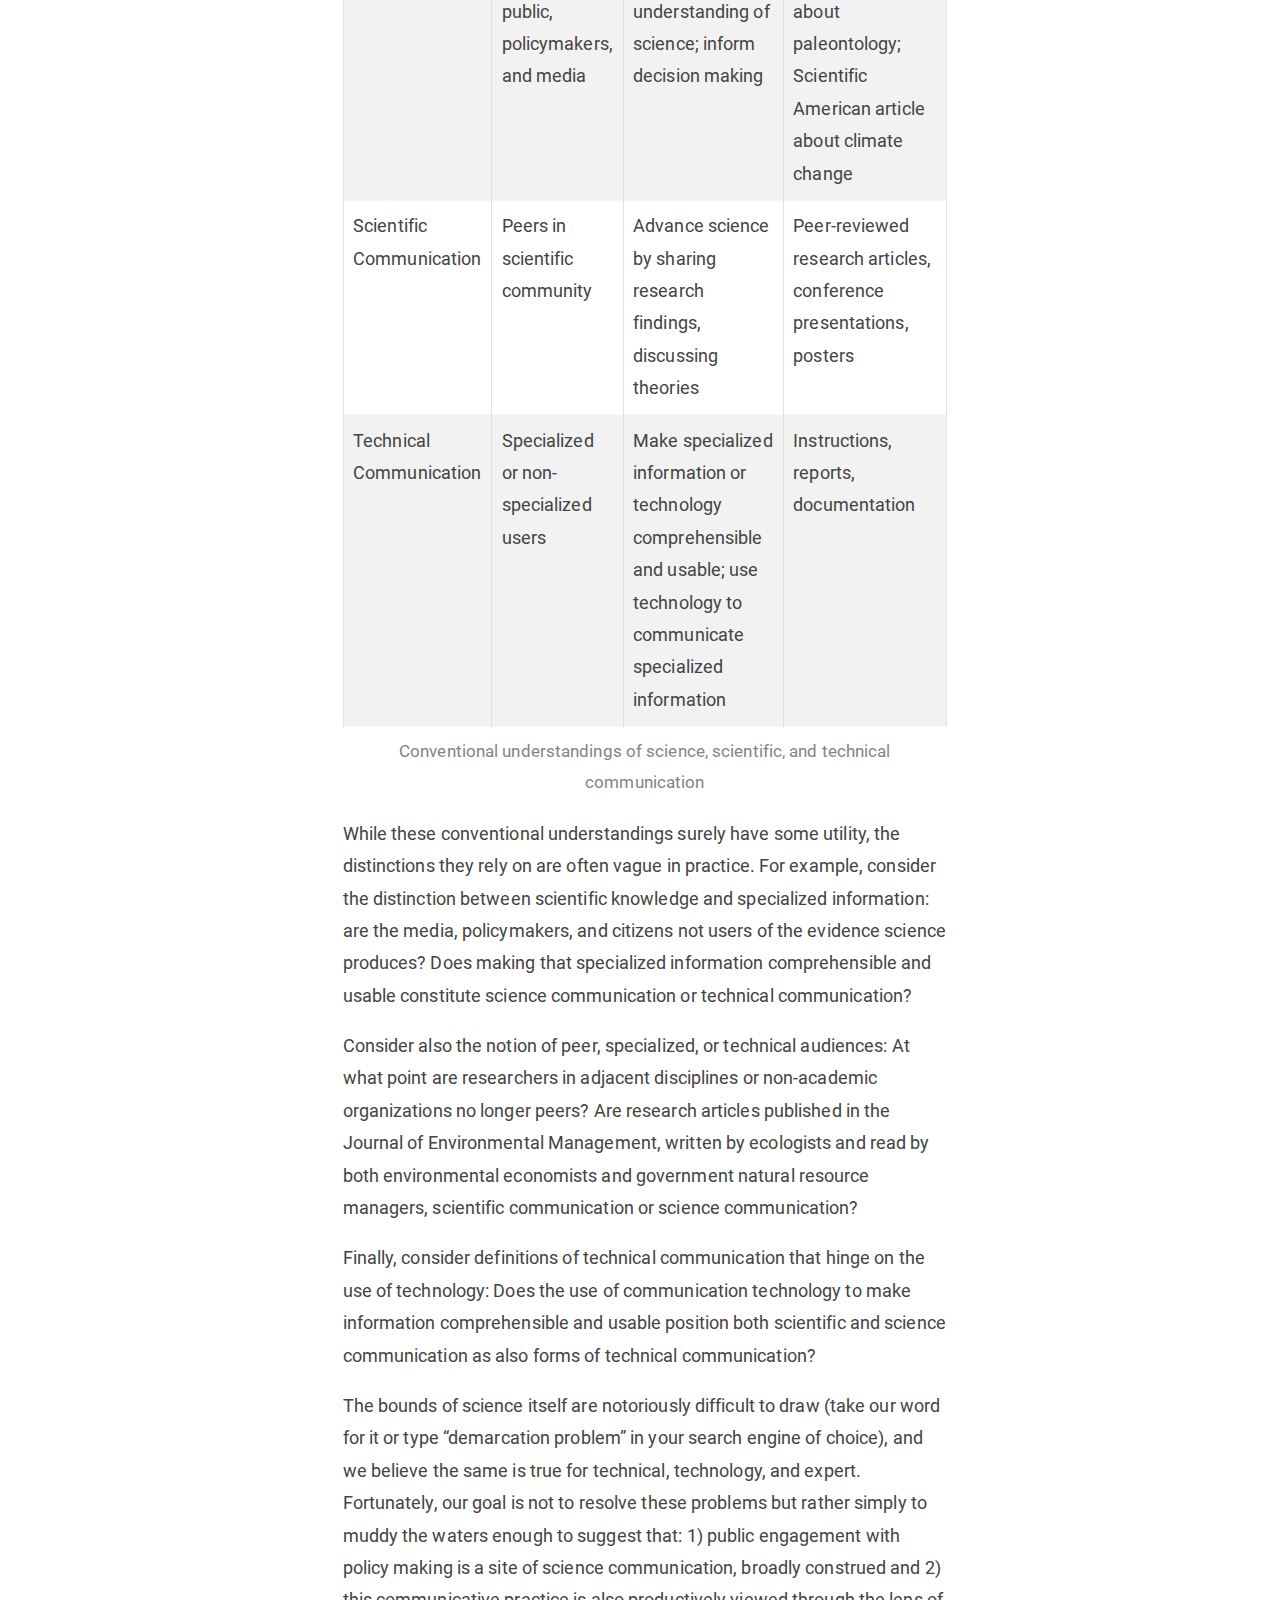
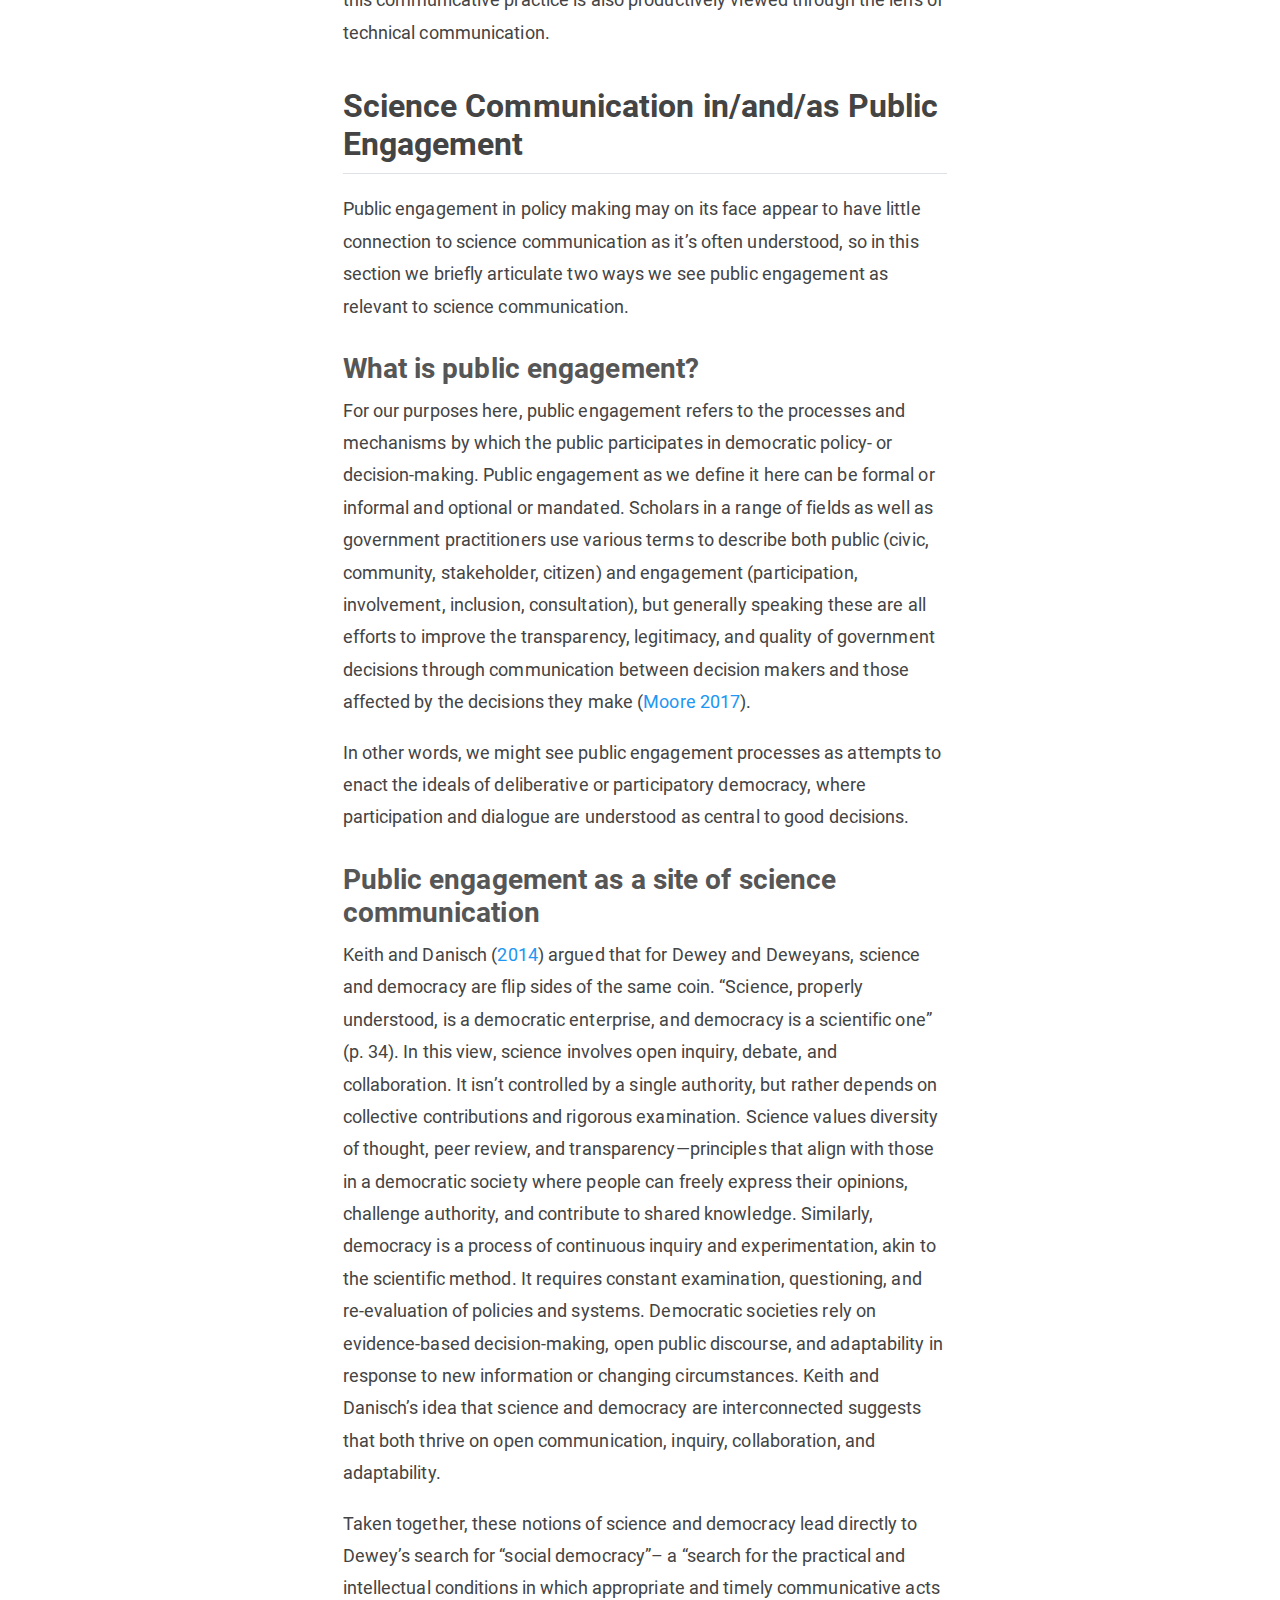
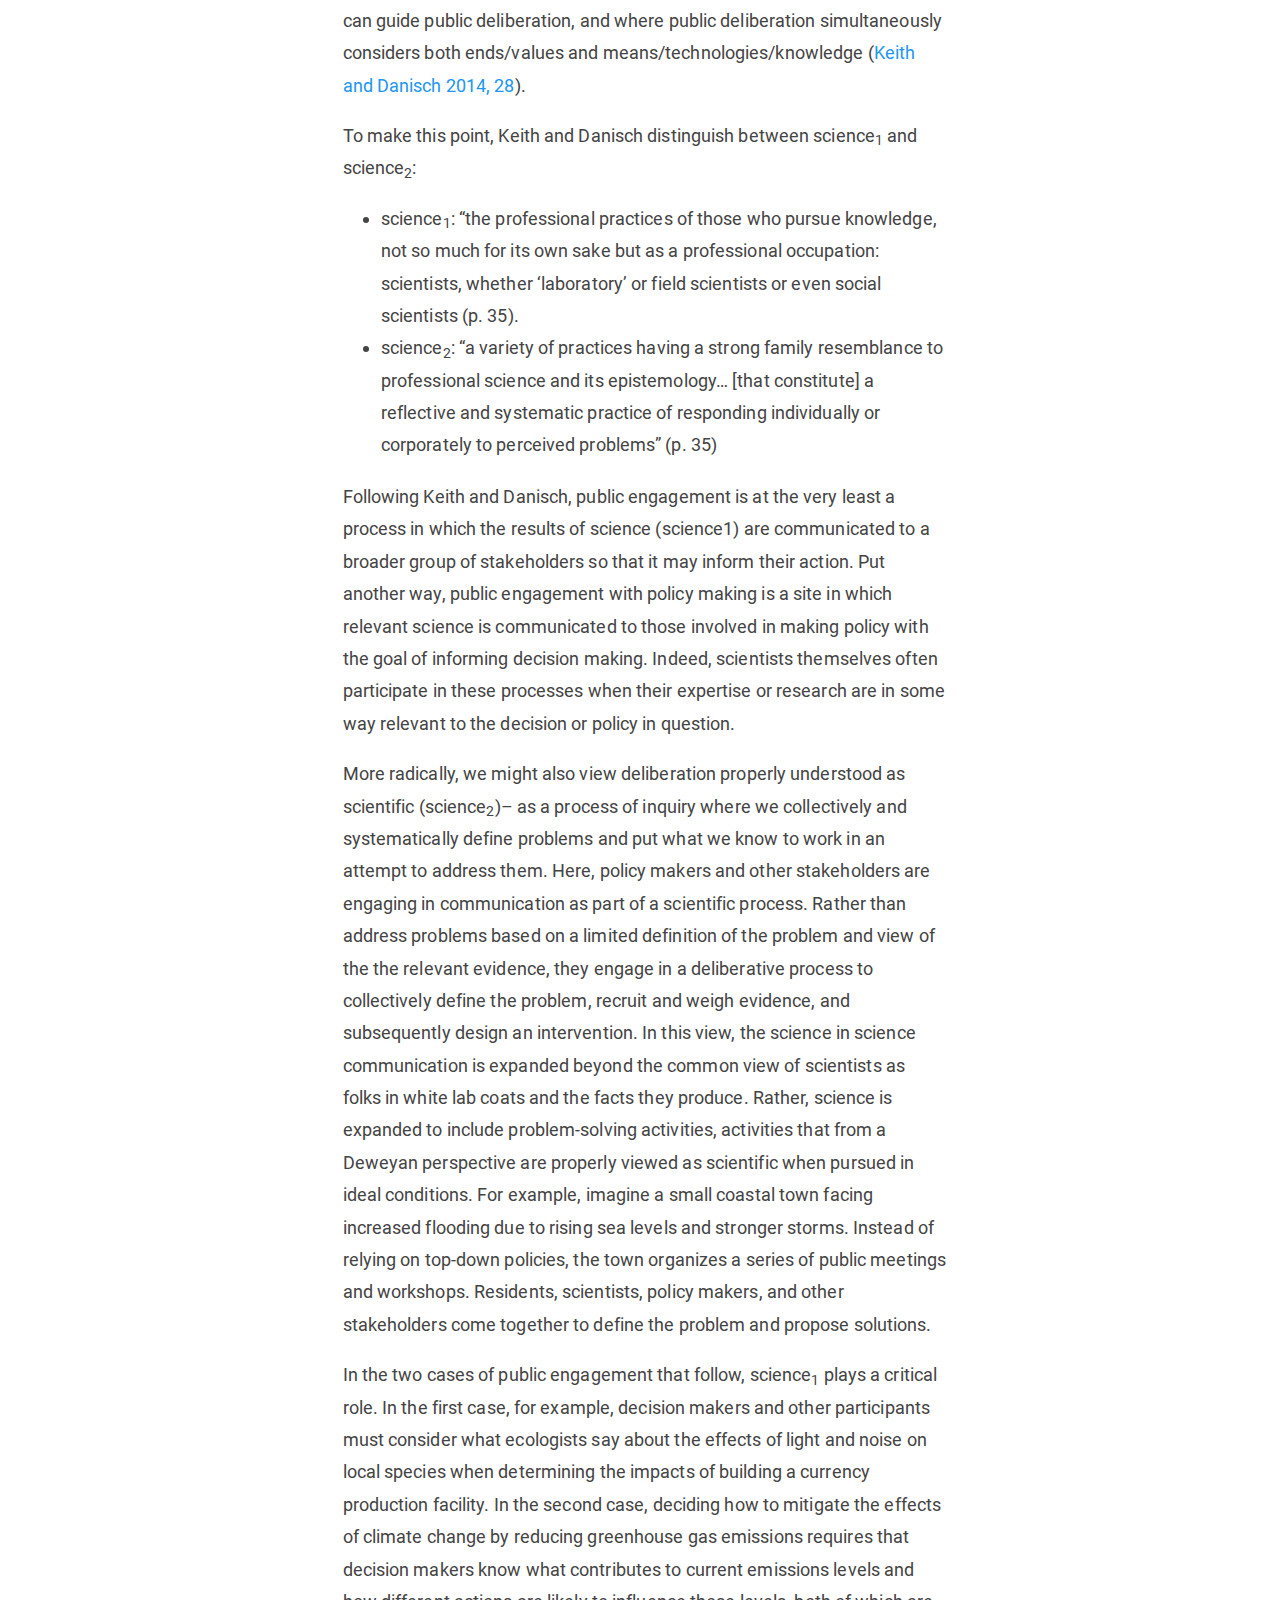
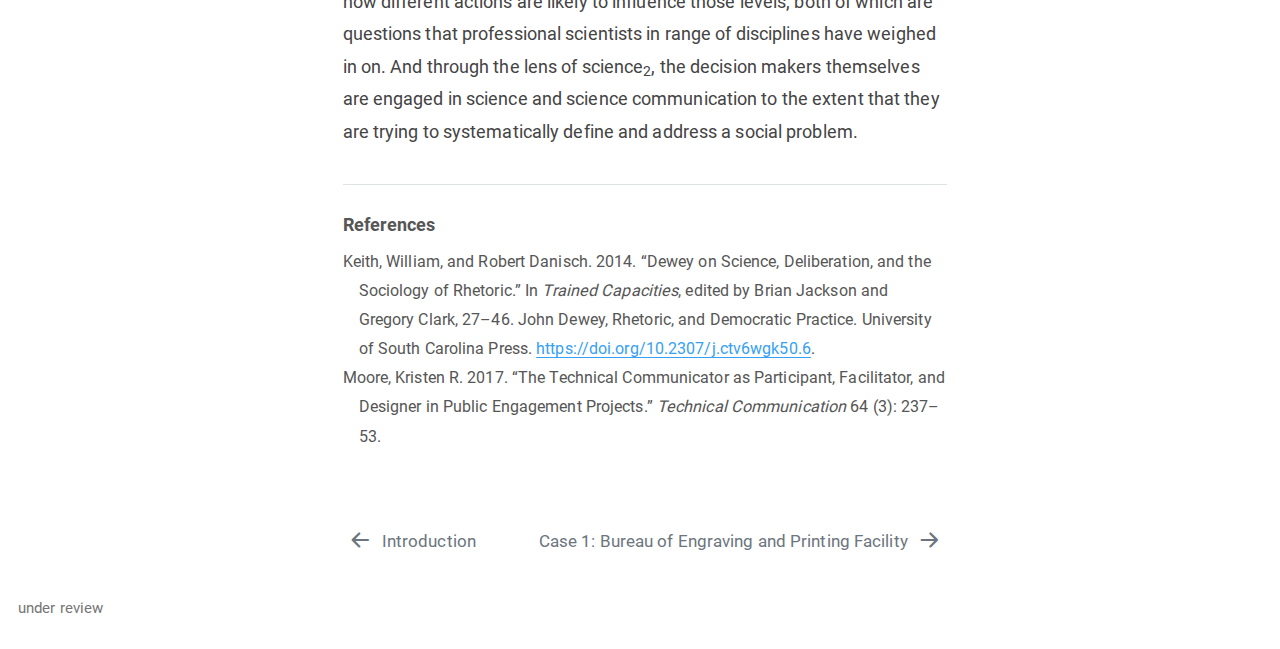
==== commit c8383083: "full draft" ====
--- a/docs/article/a02_background.html
+++ b/docs/article/a02_background.html
@@ -4695,7 +4695,7 @@
           <div class="collapse navbar-collapse" id="navbarCollapse">
             <ul class="navbar-nav navbar-nav-scroll ms-auto">
   <li class="nav-item compact">
-    <a class="nav-link" href="https://github.com/danieljcard1/card-devasto"> <i class="bi bi-github" role="img" aria-label="Github">
+    <a class="nav-link" href="https://github.com/"> <i class="bi bi-github" role="img" aria-label="Github">
 </i> 
 <span class="menu-text"></span></a>
   </li>  
@@ -4767,13 +4767,7 @@
         <li class="sidebar-item">
   <div class="sidebar-item-container"> 
   <a href="../article/a08_references.html" class="sidebar-item-text sidebar-link">
- <span class="menu-text">References</span></a>
-  </div>
-</li>
-        <li class="sidebar-item">
-  <div class="sidebar-item-container"> 
-  <a href="../article/a11_combined.html" class="sidebar-item-text sidebar-link">
- <span class="menu-text">All sections</span></a>
+ <span class="menu-text">Bibliography</span></a>
   </div>
 </li>
     </ul>
@@ -4790,10 +4784,10 @@
   <li><a href="#science-communication-inandas-public-engagement" id="toc-science-communication-inandas-public-engagement" class="nav-link" data-scroll-target="#science-communication-inandas-public-engagement">Science Communication in/and/as Public Engagement</a>
   <ul class="collapse">
   <li><a href="#what-is-public-engagement" id="toc-what-is-public-engagement" class="nav-link" data-scroll-target="#what-is-public-engagement">What is public engagement?</a></li>
-  <li><a href="#pe-as-a-site-of-science-communication" id="toc-pe-as-a-site-of-science-communication" class="nav-link" data-scroll-target="#pe-as-a-site-of-science-communication">PE as a site of science communication</a></li>
+  <li><a href="#public-engagement-as-a-site-of-science-communication" id="toc-public-engagement-as-a-site-of-science-communication" class="nav-link" data-scroll-target="#public-engagement-as-a-site-of-science-communication">Public engagement as a site of science communication</a></li>
   </ul></li>
   </ul>
-</nav>
+<div class="quarto-other-links"><h2>Other Links</h2><ul><li><a href="https://danieljcard1.github.io/card-devasto/article/a11_combined.pdf"><i class="bi bi-filetype-pdf"></i>Manuscript PDF</a></li></ul></div></nav>
     </div>
 <!-- main -->
 <main class="content" id="quarto-document-content">
@@ -4873,8 +4867,8 @@
 <p>For our purposes here, public engagement refers to the processes and mechanisms by which the public participates in democratic policy- or decision-making. Public engagement as we define it here can be formal or informal and optional or mandated. Scholars in a range of fields as well as government practitioners use various terms to describe both public (civic, community, stakeholder, citizen) and engagement (participation, involvement, inclusion, consultation), but generally speaking these are all efforts to improve the transparency, legitimacy, and quality of government decisions through communication between decision makers and those affected by the decisions they make <span class="citation" data-cites="moore2017">(<a href="#ref-moore2017" role="doc-biblioref">Moore 2017</a>)</span>.</p>
 <p>In other words, we might see public engagement processes as attempts to enact the ideals of deliberative or participatory democracy, where participation and dialogue are understood as central to good decisions.</p>
 </section>
-<section id="pe-as-a-site-of-science-communication" class="level3">
-<h3 class="anchored" data-anchor-id="pe-as-a-site-of-science-communication">PE as a site of science communication</h3>
+<section id="public-engagement-as-a-site-of-science-communication" class="level3">
+<h3 class="anchored" data-anchor-id="public-engagement-as-a-site-of-science-communication">Public engagement as a site of science communication</h3>
 <p><span class="citation" data-cites="keith2014">Keith and Danisch (<a href="#ref-keith2014" role="doc-biblioref">2014</a>)</span> argued that for Dewey and Deweyans, science and democracy are flip sides of the same coin. “Science, properly understood, is a democratic enterprise, and democracy is a scientific one” (p. 34). In this view, science involves open inquiry, debate, and collaboration. It isn’t controlled by a single authority, but rather depends on collective contributions and rigorous examination. Science values diversity of thought, peer review, and transparency—principles that align with those in a democratic society where people can freely express their opinions, challenge authority, and contribute to shared knowledge. Similarly, democracy is a process of continuous inquiry and experimentation, akin to the scientific method. It requires constant examination, questioning, and re-evaluation of policies and systems. Democratic societies rely on evidence-based decision-making, open public discourse, and adaptability in response to new information or changing circumstances. Keith and Danisch’s idea that science and democracy are interconnected suggests that both thrive on open communication, inquiry, collaboration, and adaptability.</p>
 <p>Taken together, these notions of science and democracy lead directly to Dewey’s search for “social democracy”– a “search for the practical and intellectual conditions in which appropriate and timely communicative acts can guide public deliberation, and where public deliberation simultaneously considers both ends/values and means/technologies/knowledge <span class="citation" data-cites="keith2014">(<a href="#ref-keith2014" role="doc-biblioref">Keith and Danisch 2014, 28</a>)</span>.</p>
 <p>To make this point, Keith and Danisch distinguish between science<sub>1</sub> and science<sub>2</sub>:</p>
@@ -5468,7 +5462,7 @@
 <footer class="footer">
   <div class="nav-footer">
     <div class="nav-footer-left">
-<p>Card &amp; DeVasto</p>
+<p>under review</p>
 </div>   
     <div class="nav-footer-center">
        
